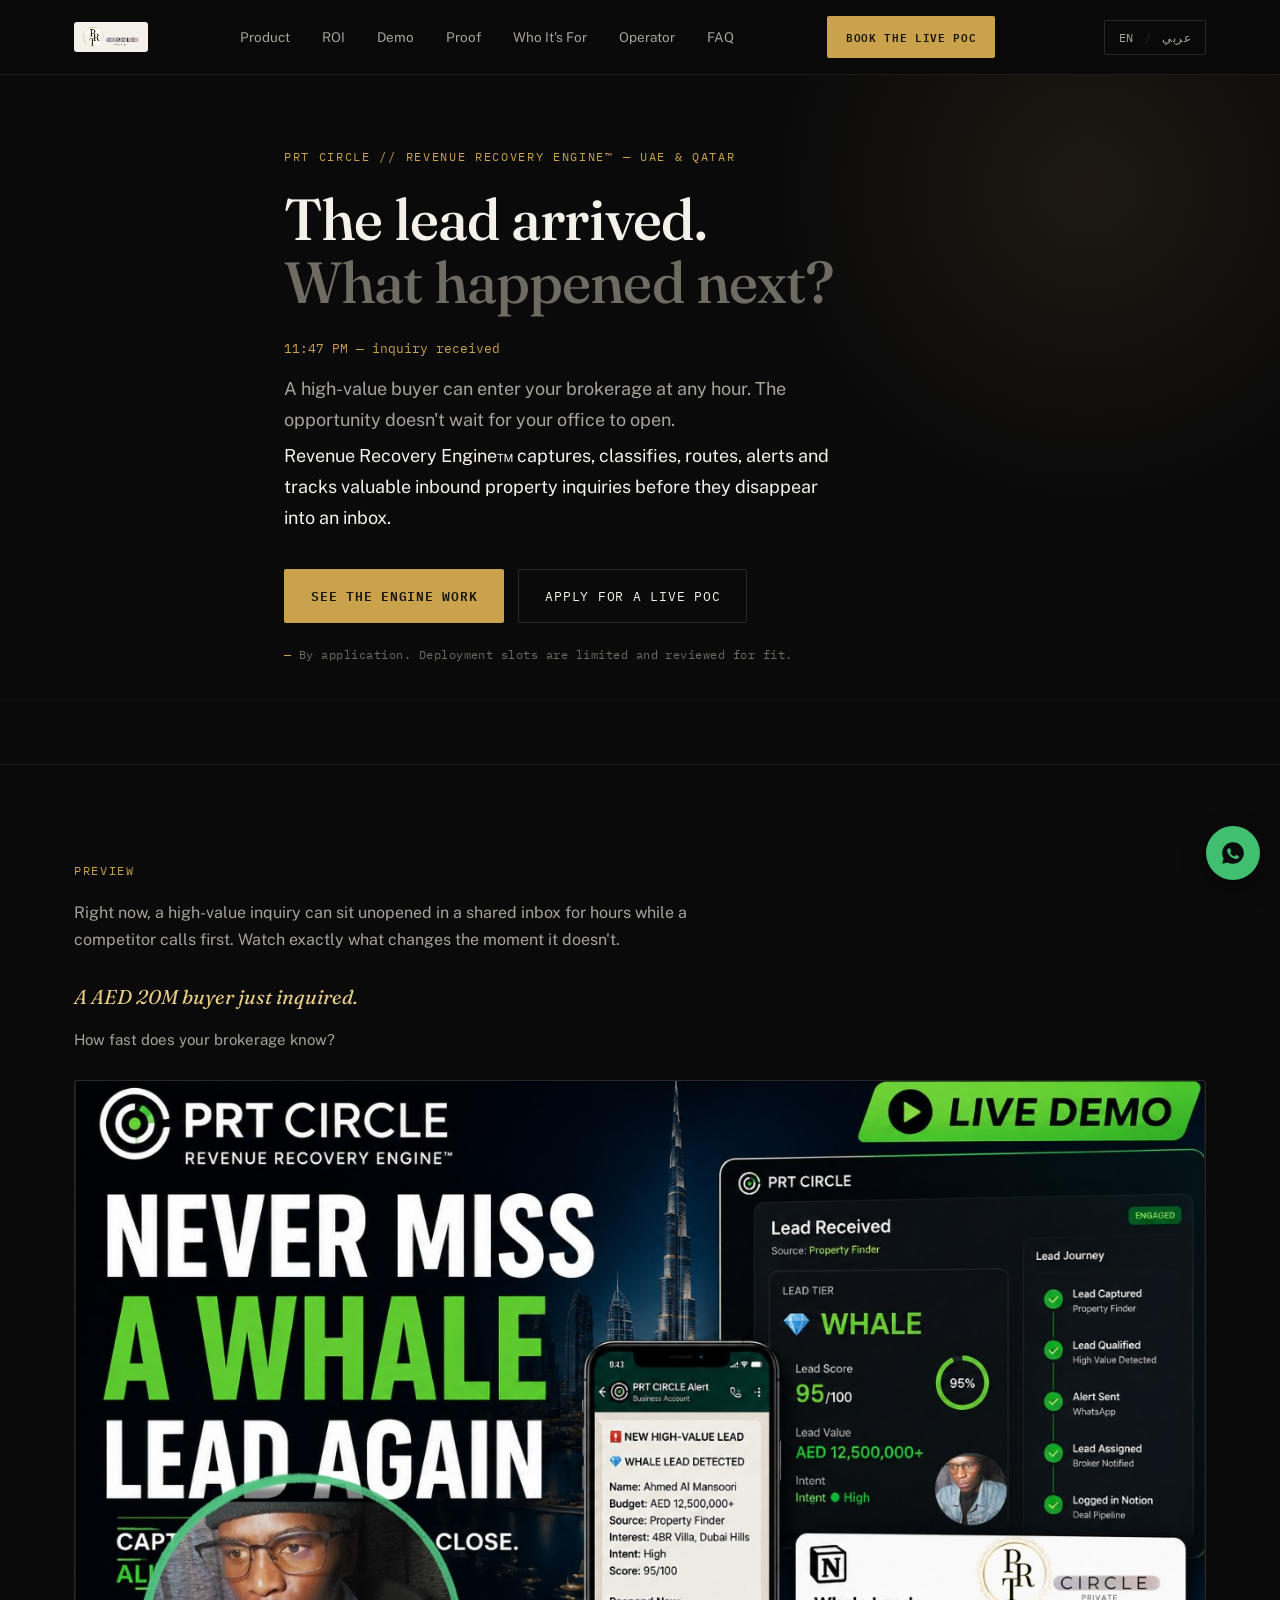
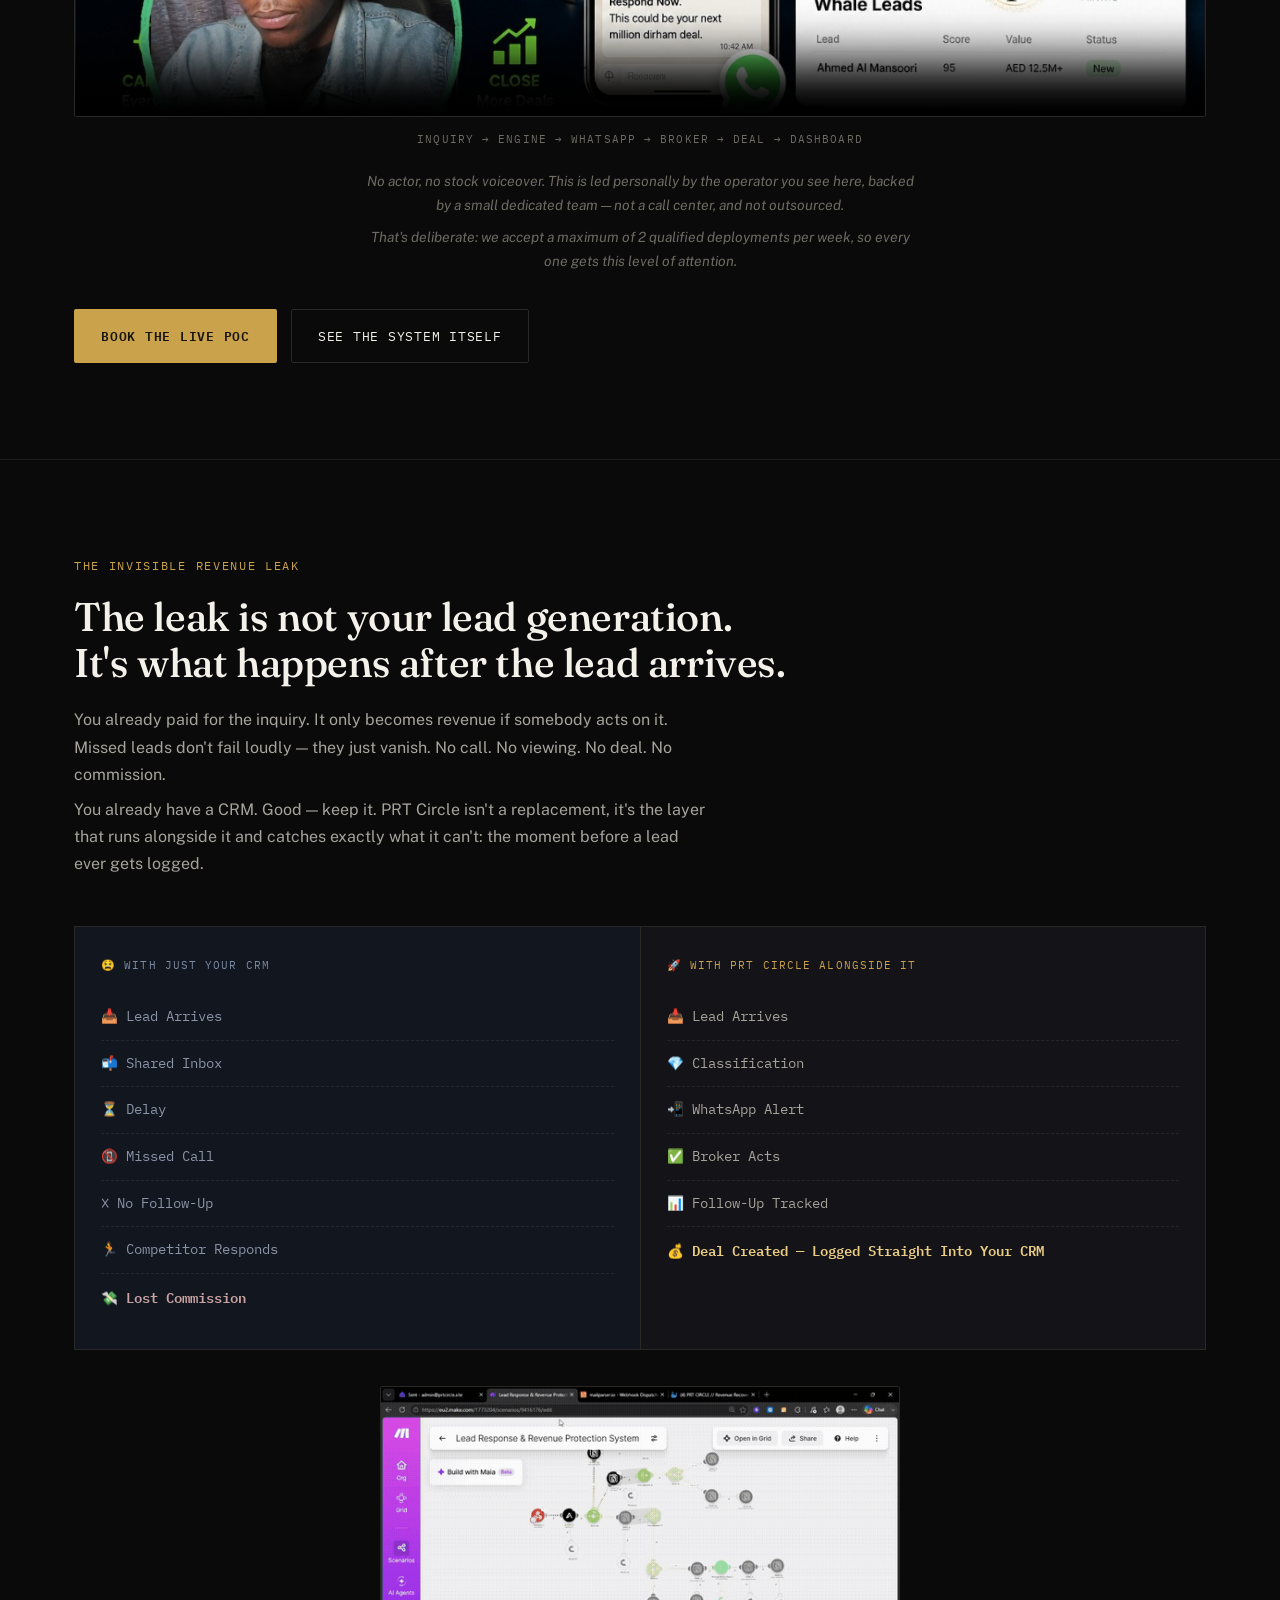
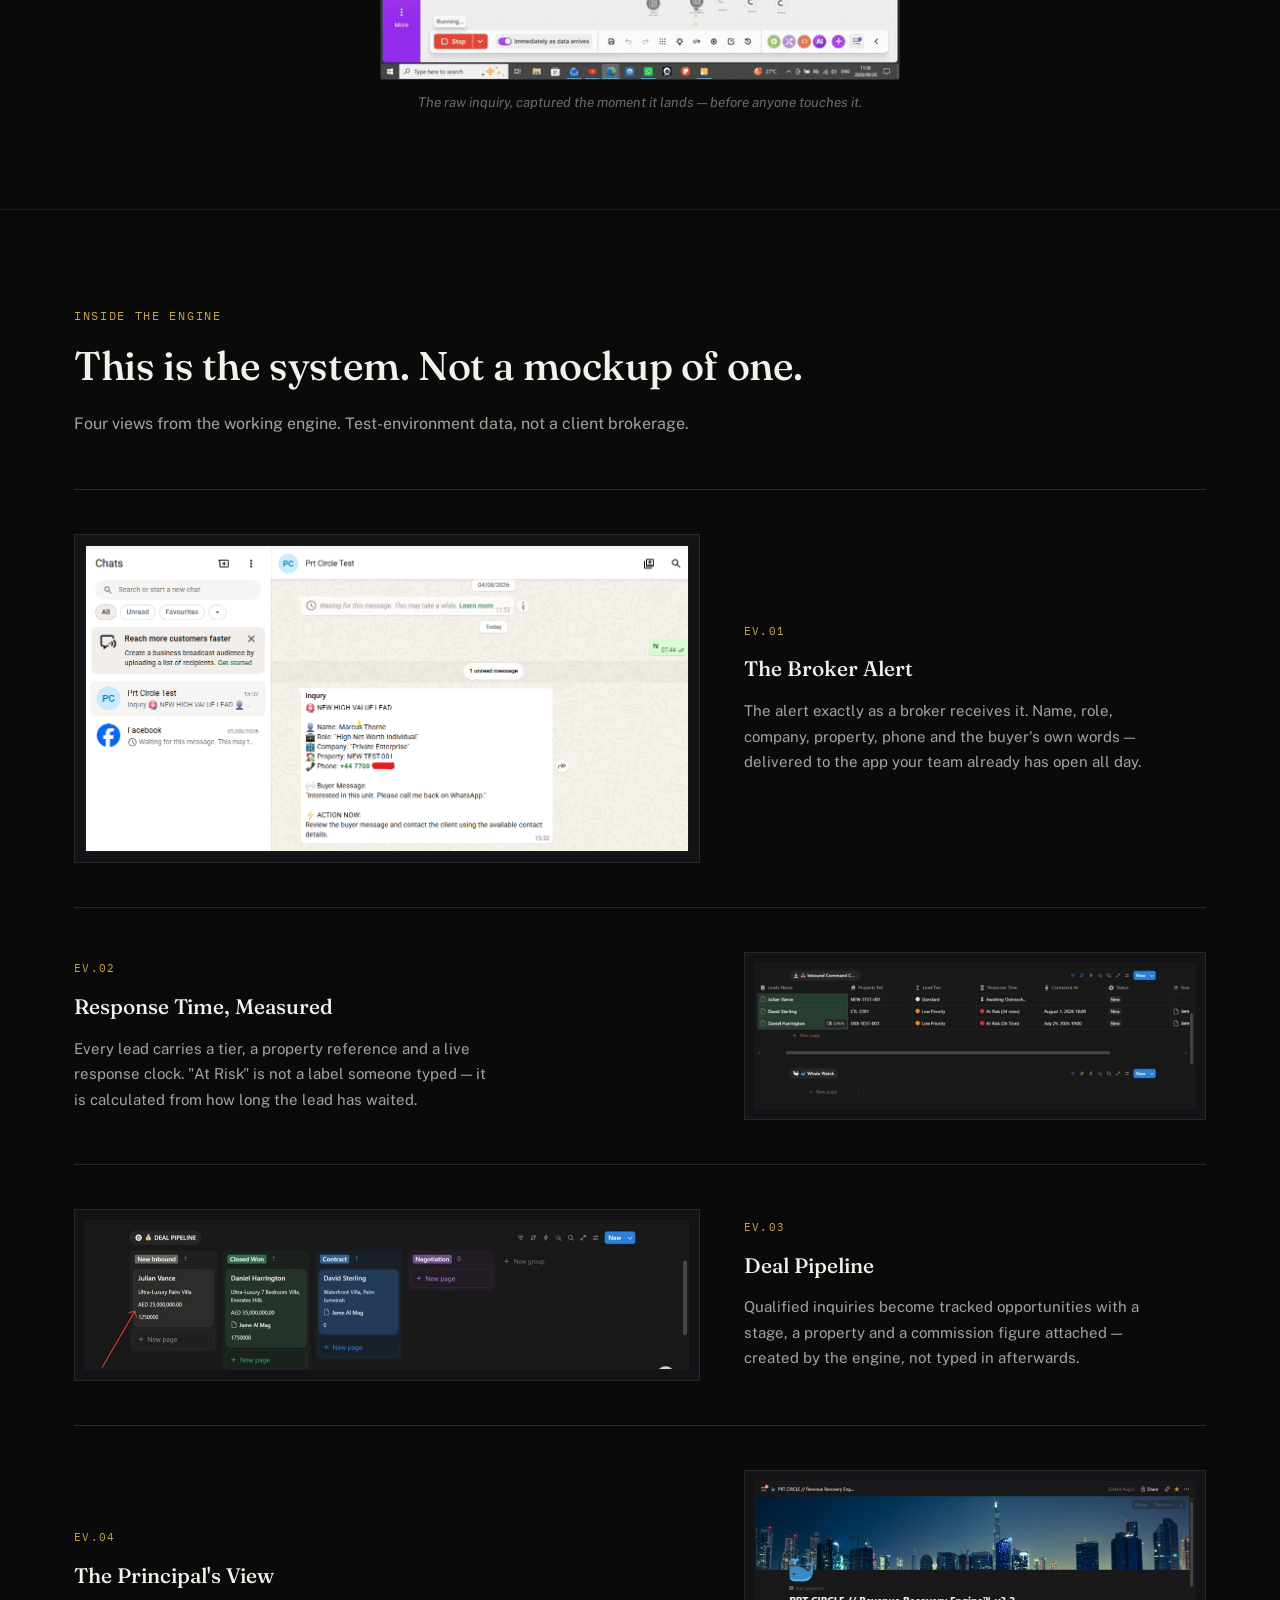
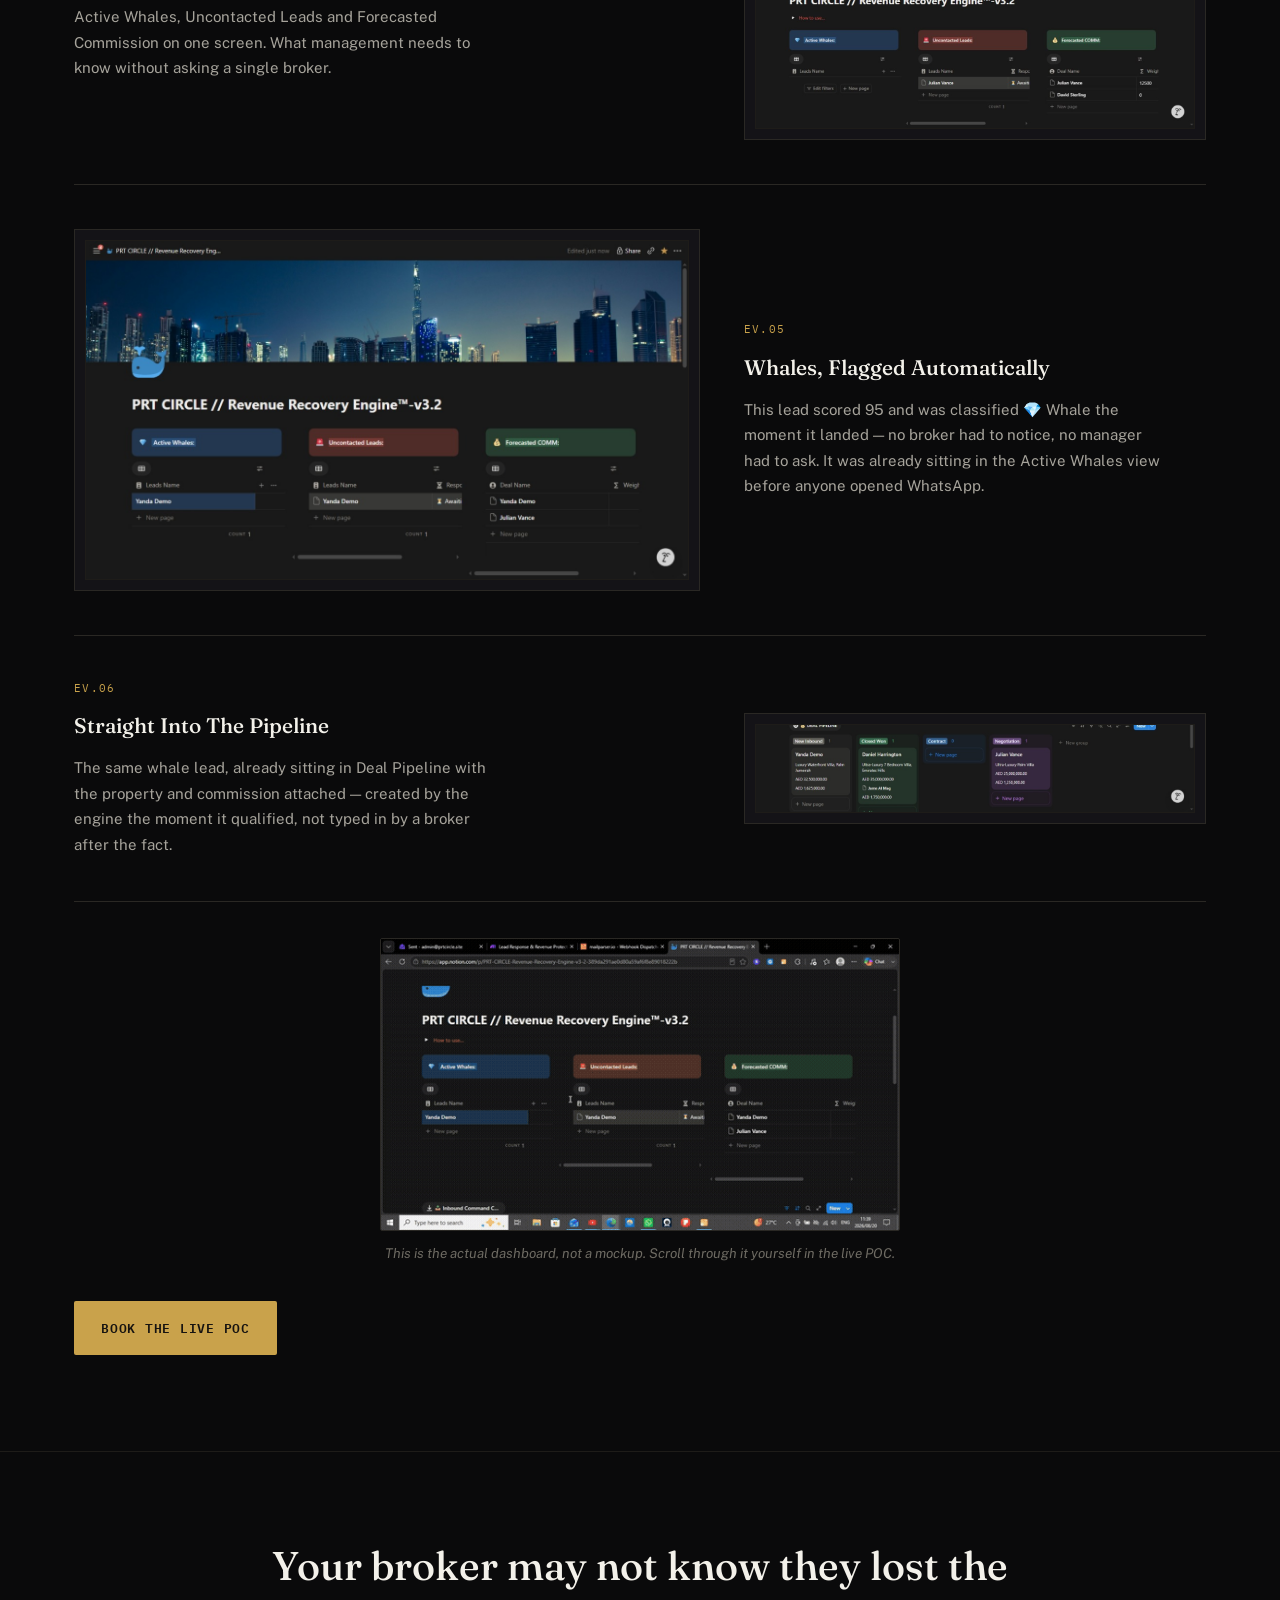
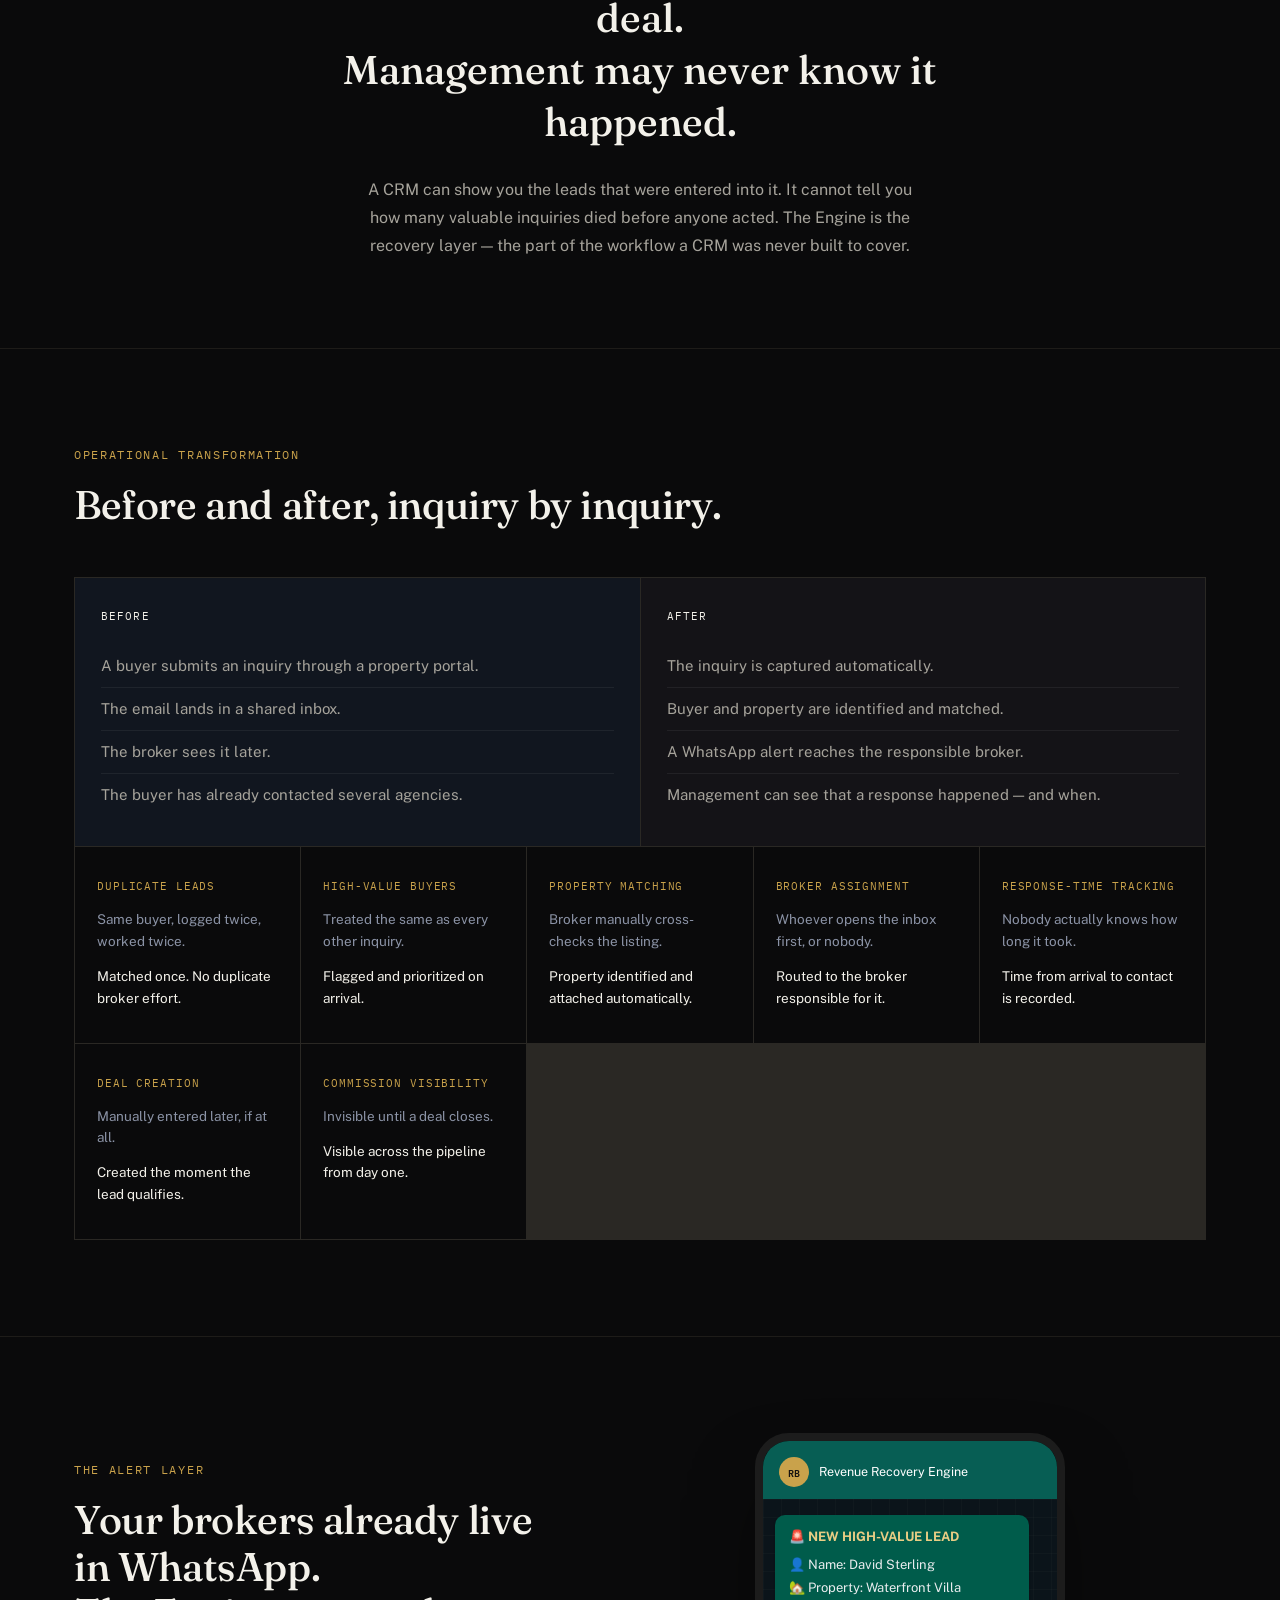
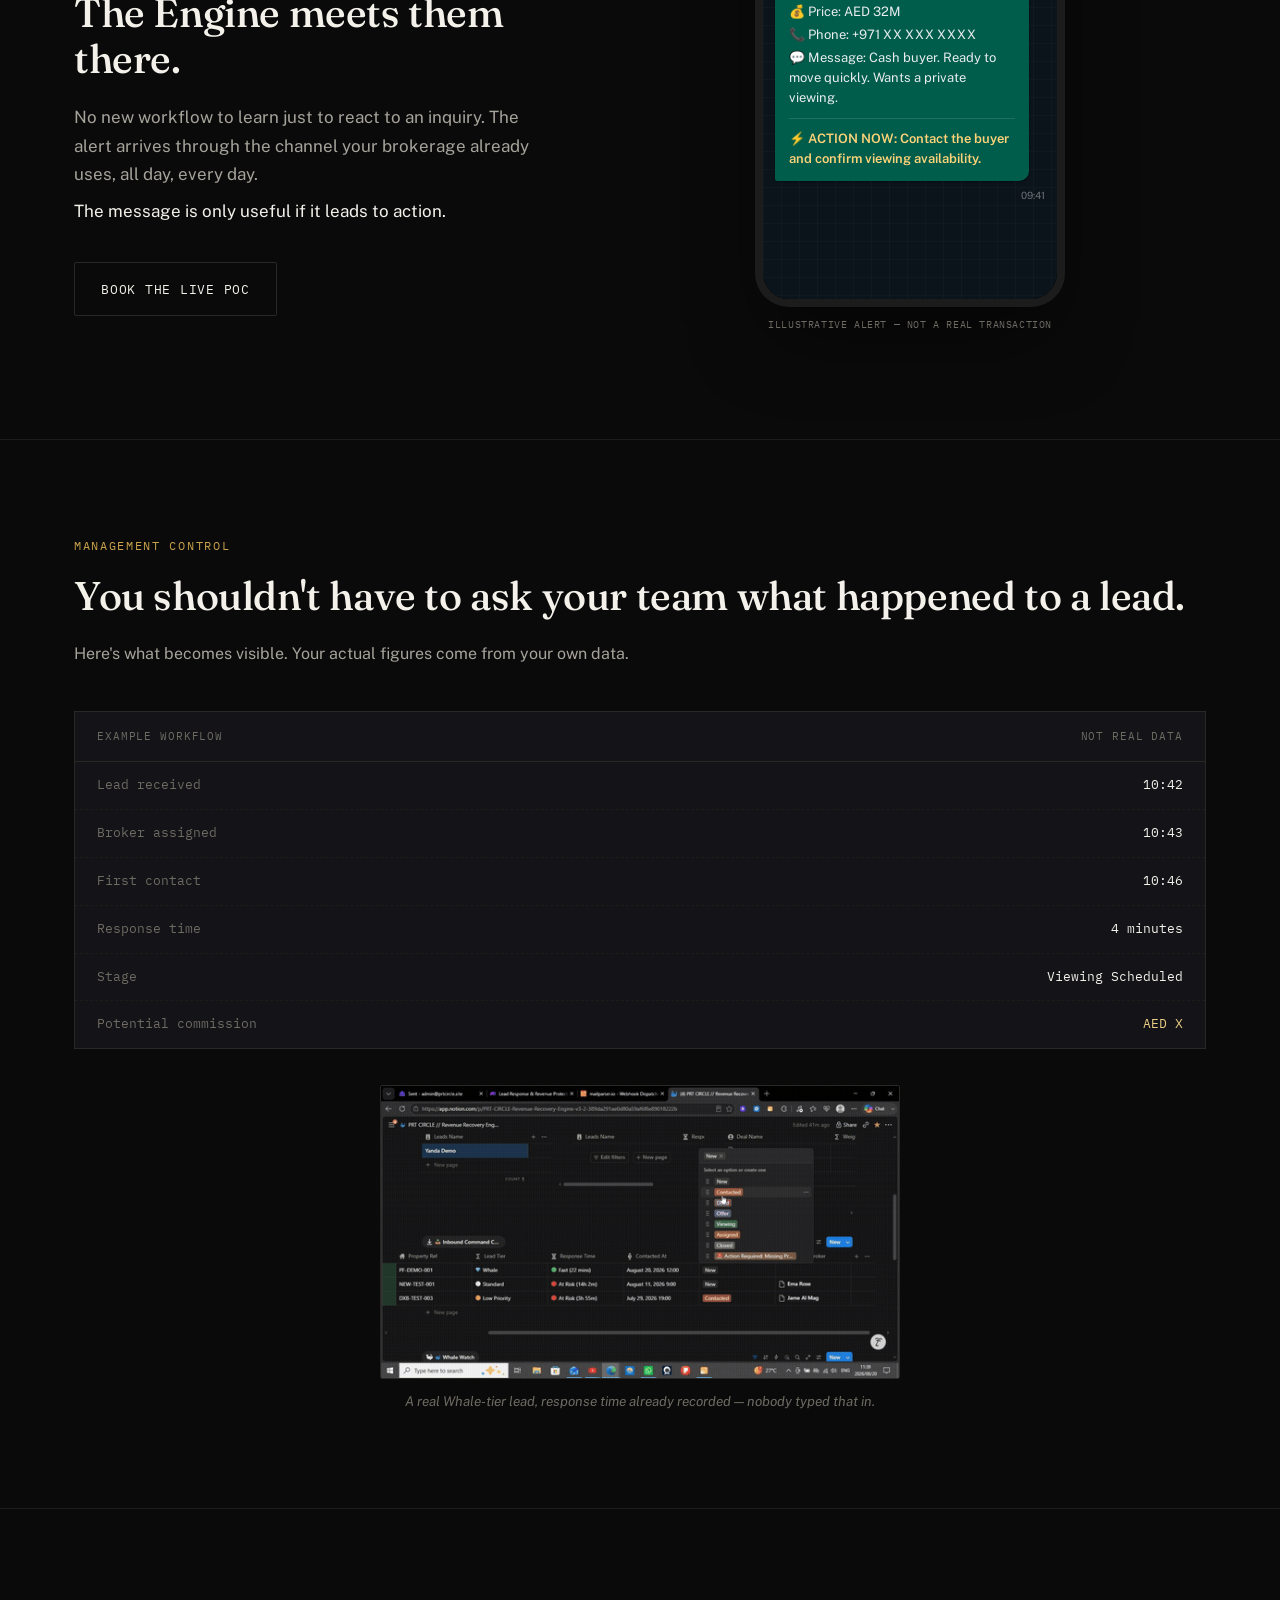
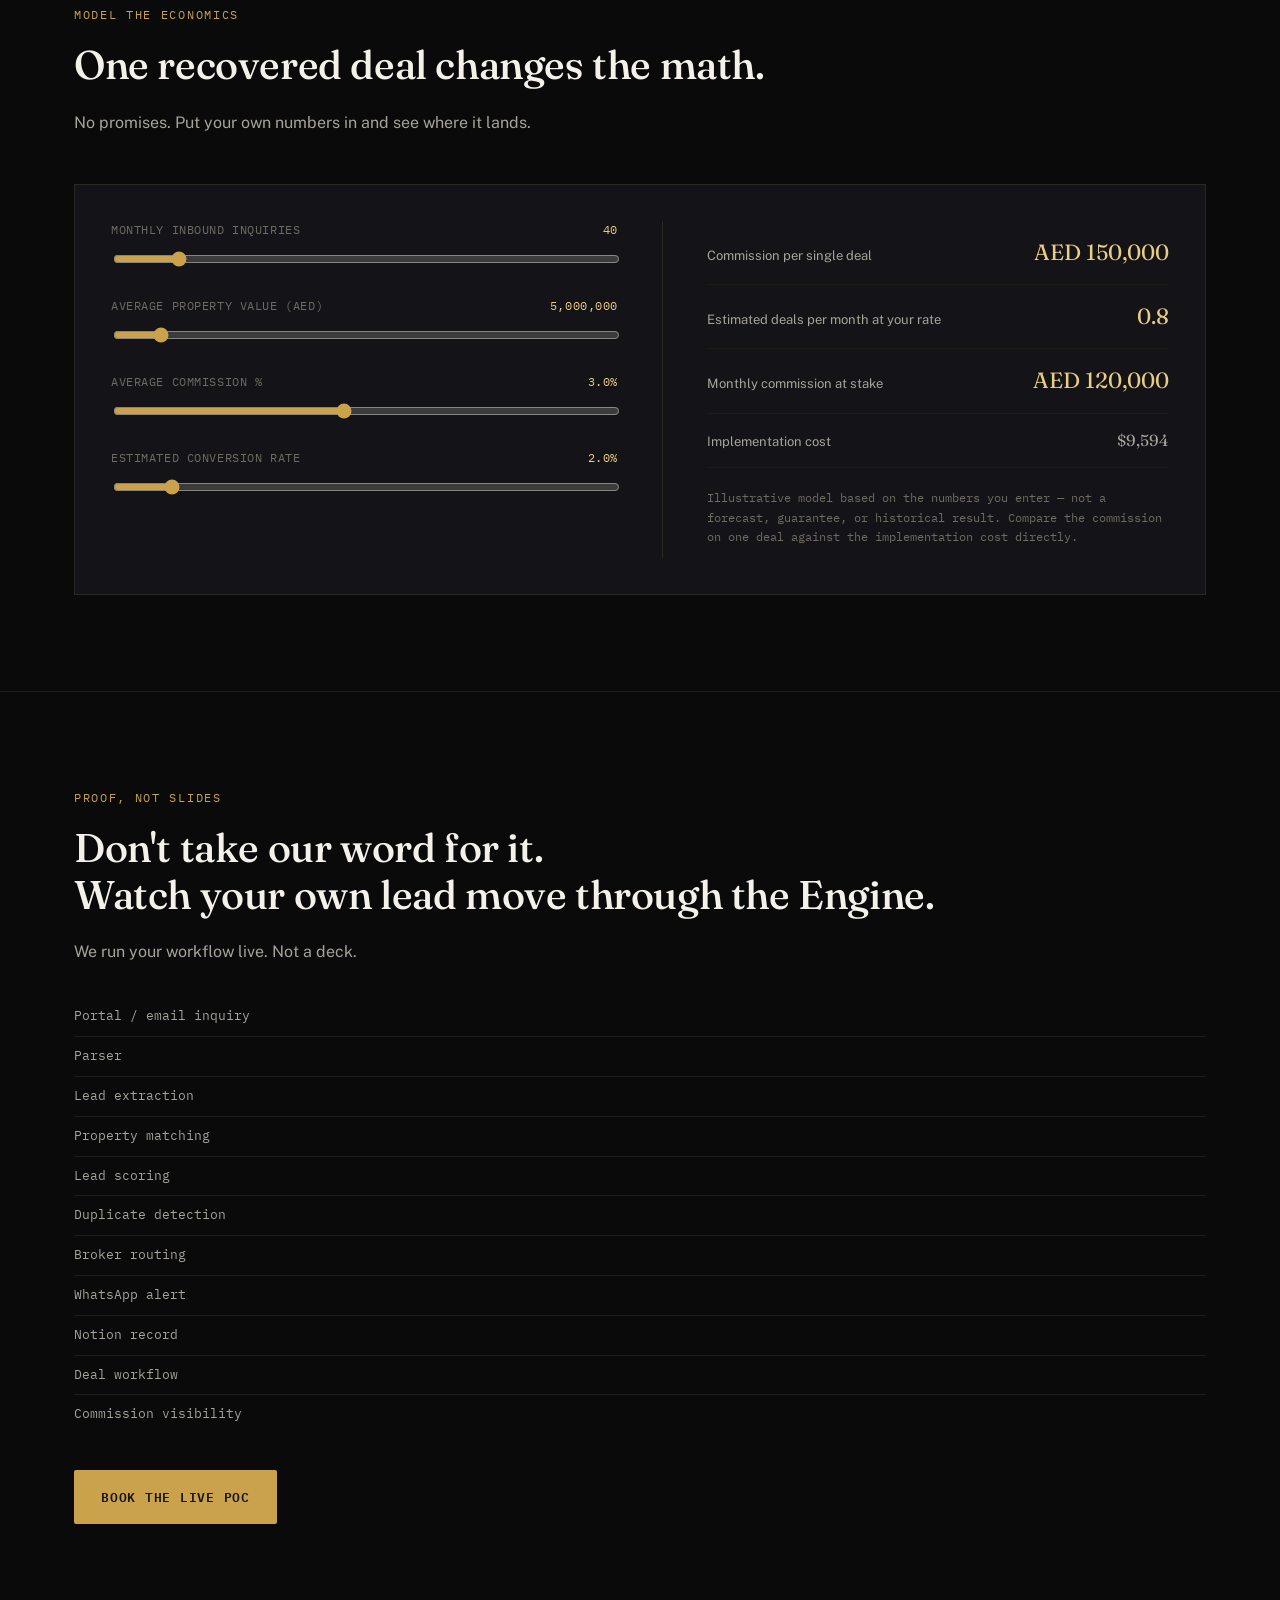
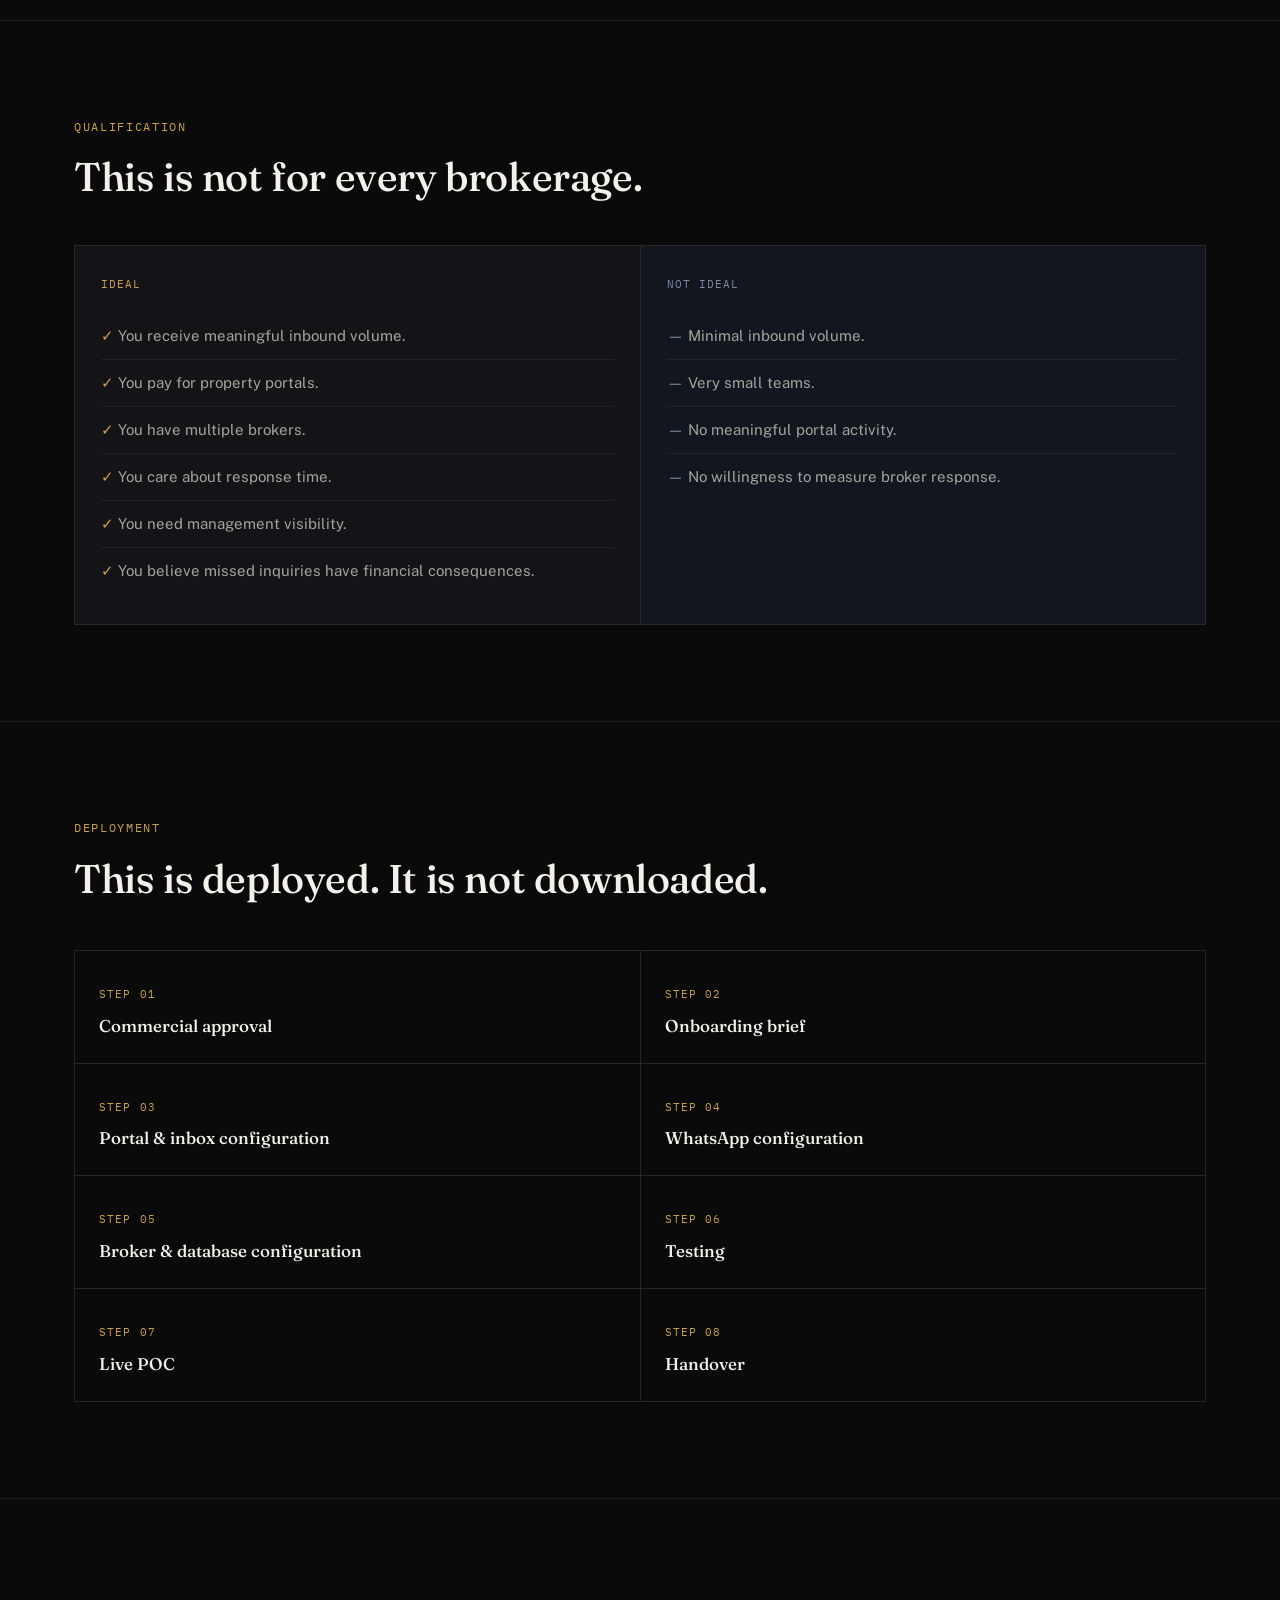
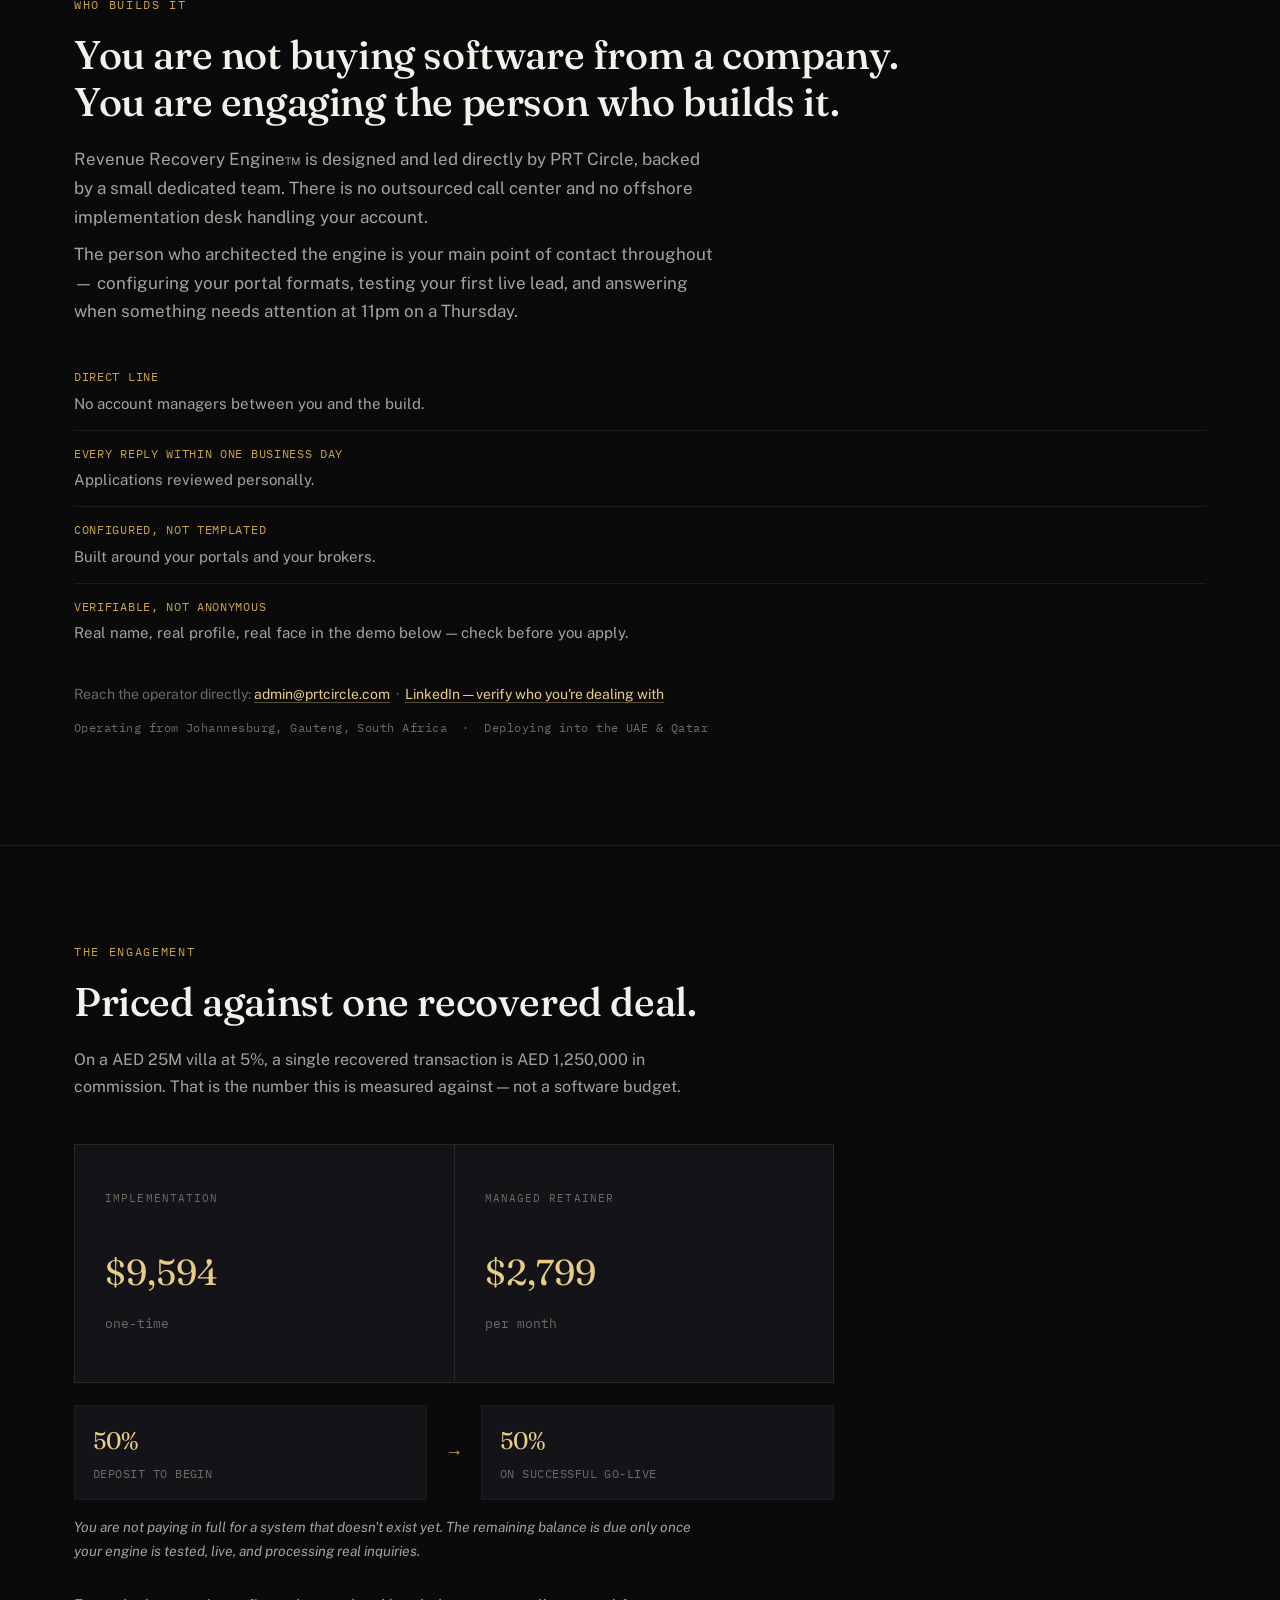
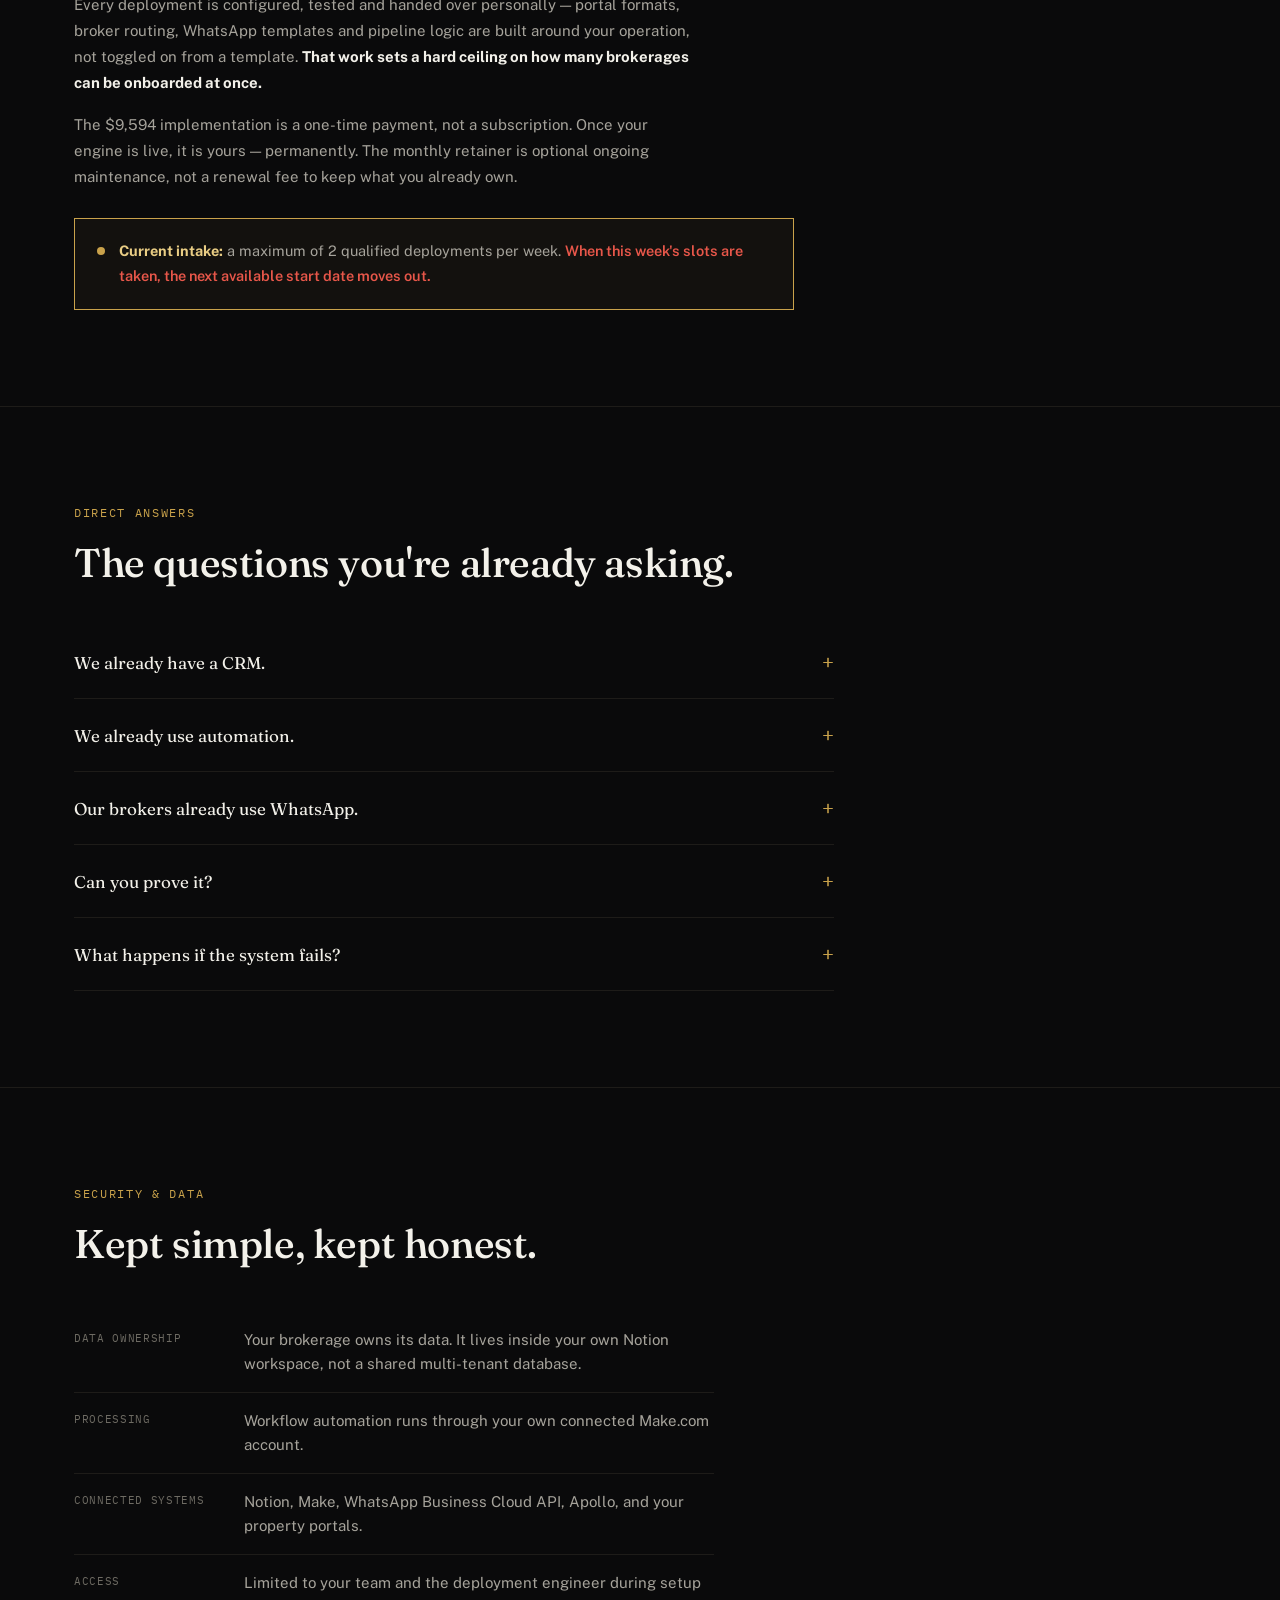
==== index.html @ e1af8f90 "Add files via upload" ====
<!DOCTYPE html>
<html lang="en">
<head>
<meta charset="UTF-8">
<meta name="viewport" content="width=device-width, initial-scale=1.0">
<title>PRT Circle // Revenue Recovery Engine™ — Dubai &amp; Qatar Real Estate Lead Response System</title>
<meta name="description" content="Revenue Recovery Engine™ captures, classifies, routes and alerts brokers on WhatsApp the moment a valuable property inquiry arrives — before it disappears into an inbox. Built for UAE and Qatar brokerages.">
<meta property="og:title" content="PRT Circle // Revenue Recovery Engine™">
<meta property="og:description" content="Your brokerage already paid for the inquiry. The question is whether your team converts it before somebody else does.">
<meta property="og:type" content="website">
<meta name="robots" content="index, follow">
<link rel="preconnect" href="https://fonts.googleapis.com">
<link rel="preconnect" href="https://fonts.gstatic.com" crossorigin>
<link href="https://fonts.googleapis.com/css2?family=Fraunces:ital,opsz,wght@0,9..144,300;0,9..144,400;0,9..144,500;0,9..144,600;0,9..144,700;1,9..144,400;1,9..144,500&family=Public+Sans:wght@400;500;600;700&family=IBM+Plex+Mono:wght@400;500;600&family=Tajawal:wght@400;500;700;800&display=swap" rel="stylesheet">
<style>
  :root{
    --bg:#0a0a0b;
    --bg-panel:#141317;
    --bg-panel-2:#1a191d;
    --navy:#11161f;
    --navy-line:#212a38;
    --hairline:#2a2824;
    --hairline-soft:#1e1c19;
    --gold:#c9a24b;
    --gold-bright:#e9cd84;
    --ivory:#f3f1ea;
    --ink:#f3f1ea;
    --ink-muted:#a6a39b;
    --ink-dim:#6e6b63;
    --whatsapp:#3fbf6f;
    --radius:2px;
    --maxw:1180px;
    --serif:'Fraunces', Georgia, serif;
    --sans:'Public Sans', -apple-system, BlinkMacSystemFont, sans-serif;
    --mono:'IBM Plex Mono', 'SFMono-Regular', Consolas, monospace;
  }
  *,*::before,*::after{box-sizing:border-box;}
  html{scroll-behavior:smooth;}
  @media (prefers-reduced-motion: reduce){
    html{scroll-behavior:auto;}
    *,*::before,*::after{animation-duration:0.001ms !important; animation-iteration-count:1 !important; transition-duration:0.001ms !important; scroll-behavior:auto !important;}
  }
  body{margin:0; background:var(--bg); color:var(--ink); font-family:var(--sans); font-size:16px; line-height:1.6; -webkit-font-smoothing:antialiased;}
  img,svg{display:block; max-width:100%;}
  a{color:inherit;}
  button{font-family:inherit;}
  :focus-visible{outline:2px solid var(--gold-bright); outline-offset:3px;}
  .wrap{max-width:var(--maxw); margin:0 auto; padding:0 24px;}
  .eyebrow{font-family:var(--mono); font-size:12px; letter-spacing:0.14em; text-transform:uppercase; color:var(--gold); margin:0 0 18px;}
  .h2{font-family:var(--serif); font-weight:500; font-size:clamp(26px, 3.6vw, 40px); line-height:1.16; margin:0 0 20px; letter-spacing:-0.01em;}
  .lede{font-size:17px; color:var(--ink-muted); max-width:640px; line-height:1.7; margin:0 0 8px;}
  .section{padding:96px 0; border-bottom:1px solid var(--hairline-soft);}
  @media (max-width:720px){.section{padding:64px 0;}}
  .tag{display:inline-block; font-family:var(--mono); font-size:10.5px; letter-spacing:0.1em; text-transform:uppercase; color:var(--ink-dim); border:1px solid var(--hairline); padding:5px 10px;}

  .btn{display:inline-flex; align-items:center; gap:10px; font-family:var(--mono); font-size:12.5px; letter-spacing:0.06em; text-transform:uppercase; padding:16px 26px; border-radius:var(--radius); text-decoration:none; cursor:pointer; border:1px solid transparent; transition:background 0.15s ease, border-color 0.15s ease, color 0.15s ease, transform 0.15s ease; white-space:nowrap;}
  .btn-gold{background:var(--gold); color:#161310; font-weight:600;}
  .btn-gold:hover{background:var(--gold-bright); transform:translateY(-1px);}
  .btn-ghost{background:transparent; color:var(--ink); border-color:var(--hairline);}
  .btn-ghost:hover{border-color:var(--gold); color:var(--gold-bright);}
  .btn-row{display:flex; flex-wrap:wrap; gap:14px; margin-top:36px;}

  header.site{position:sticky; top:0; z-index:50; background:rgba(10,10,11,0.88); backdrop-filter:blur(10px); border-bottom:1px solid var(--hairline-soft);}
  .nav{display:flex; align-items:center; justify-content:space-between; height:74px;}
  .brand{display:flex; align-items:center; gap:12px; text-decoration:none; color:var(--ink);}
  .brand-mark{height:30px; width:auto; flex-shrink:0; object-fit:contain; display:block;
    background:var(--ivory); padding:5px 9px; border-radius:3px;}
  @media (max-width:520px){
    .brand-mark{height:24px; padding:4px 7px;}
  }
  .brand-word{display:none;}
  .footer-brand .brand-mark{height:26px;}
  .brand-word{font-family:var(--serif); font-size:15px; letter-spacing:0.02em;}
  .brand-word b{color:var(--gold-bright); font-weight:500;}
  .nav-links{display:none; gap:32px; align-items:center; list-style:none; margin:0; padding:0;}
  @media (min-width:960px){.nav-links{display:flex;}}
  .nav-links a{font-size:13.5px; text-decoration:none; color:var(--ink-muted); transition:color 0.15s ease;}
  .nav-links a:hover{color:var(--ink);}
  .nav-cta{display:none; padding:11px 18px; font-size:11px;}
  @media (min-width:960px){.nav-cta{display:inline-flex;}}
  .nav-mobile-cta{display:inline-flex; padding:9px 14px; font-size:10px;}
  @media (min-width:960px){.nav-mobile-cta{display:none;}}

  /* ---- HERO / ABOVE FOLD ---- */
  .hero{padding:72px 0 88px; border-bottom:1px solid var(--hairline-soft); position:relative; overflow:hidden;}
  .hero-skyline{position:absolute; left:0; right:0; bottom:0; width:100%; height:180px;
    opacity:0.16; pointer-events:none; z-index:0;}
  @media (max-width:720px){.hero-skyline{height:110px; opacity:0.12;}}
  .hero::before{content:""; position:absolute; top:-30%; right:-10%; width:640px; height:640px; background:radial-gradient(circle, rgba(201,162,75,0.10) 0%, rgba(201,162,75,0) 70%); pointer-events:none;}
  .hero-inner{position:relative; max-width:760px; z-index:1;}
  .hero .eyebrow{margin-bottom:22px;}
  .hero h1{font-family:var(--serif); font-weight:500; font-size:clamp(32px, 5.4vw, 58px); line-height:1.08; letter-spacing:-0.015em; margin:0 0 26px;}
  .hero h1 .dim{color:var(--ink-dim);}
  .hero .lede{font-size:18px; max-width:560px; margin-bottom:6px;}
  .hero .lede.strong{color:var(--ink); font-size:18px;}
  .hero-time{font-family:var(--mono); font-size:13px; color:var(--gold); margin-bottom:14px; display:block;}

  .hero-gate{font-family:var(--mono); font-size:12px; letter-spacing:0.04em; color:var(--ink-dim); margin-top:22px;}
  .hero-gate::before{content:"— "; color:var(--gold);}
  /* ---- VISUAL HERO / MECHANISM FLOW ---- */
  .mech{background:var(--bg-panel); border:1px solid var(--hairline); padding:36px 28px; margin-top:52px;}
  .mech-head{display:flex; justify-content:space-between; align-items:center; padding-bottom:18px; margin-bottom:22px; border-bottom:1px solid var(--hairline); font-family:var(--mono); font-size:11px; letter-spacing:0.1em; text-transform:uppercase; color:var(--ink-dim);}
  .mech-dot{width:7px; height:7px; border-radius:50%; background:var(--gold); display:inline-block; margin-right:8px; animation:pulse 2.2s ease-in-out infinite;}
  @keyframes pulse{0%,100%{opacity:1;} 50%{opacity:0.35;}}
  .mech-flow{display:flex; flex-wrap:wrap; align-items:center; gap:0; font-family:var(--mono); font-size:12.5px;}
  .mech-node{padding:11px 16px; border:1px solid var(--hairline); color:var(--ink-muted); background:var(--bg); white-space:nowrap;}
  .mech-node.gold{border-color:var(--gold); color:var(--gold-bright);}
  .mech-arrow{color:var(--hairline); padding:0 8px; font-family:var(--mono);}
  @media (max-width:720px){
    .mech-flow{flex-direction:column; align-items:stretch;}
    .mech-arrow{transform:rotate(90deg); padding:6px 0; align-self:center;}
    .mech-node{text-align:center;}
  }
  @media (prefers-reduced-motion: reduce){.mech-dot{animation:none;}}

  .inline-gif{margin:36px auto 0; max-width:520px; text-align:center;}
  .inline-gif img{display:block; width:100%; height:auto; border:1px solid var(--hairline); border-radius:var(--radius);}
  .inline-gif figcaption{margin-top:12px; font-size:13.5px; color:var(--ink-dim); font-style:italic; line-height:1.6;}

  /* ---- LEAK / FUNNEL COMPARISON ---- */
  .leak-grid{display:grid; grid-template-columns:1fr 1fr; gap:1px; background:var(--hairline); border:1px solid var(--hairline); margin-top:48px;}
  @media (max-width:820px){.leak-grid{grid-template-columns:1fr;}}
  .leak-col{padding:30px 26px;}
  .leak-col.before{background:var(--navy);}
  .leak-col.after{background:var(--bg-panel);}
  .leak-label{font-family:var(--mono); font-size:11px; letter-spacing:0.1em; text-transform:uppercase; margin-bottom:20px; display:block;}
  .leak-col.before .leak-label{color:#7c8aa3;}
  .leak-col.after .leak-label{color:var(--gold);}
  .leak-step{padding:12px 0; border-bottom:1px dashed rgba(255,255,255,0.08); font-family:var(--mono); font-size:13.5px; display:flex; align-items:center; gap:12px;}
  .leak-step:last-child{border-bottom:none; font-weight:600;}
  .leak-col.before .leak-step{color:#8b93a6;}
  .leak-col.before .leak-step:last-child{color:#c9a2a2;}
  .leak-col.after .leak-step{color:var(--ink-muted);}
  .leak-col.after .leak-step:last-child{color:var(--gold-bright);}
  .leak-step .arr{color:var(--hairline); font-size:11px;}

  /* ---- PATTERN INTERRUPT ---- */
  .interrupt{padding:88px 0; text-align:center; border-bottom:1px solid var(--hairline-soft);}
  .interrupt h2{font-family:var(--serif); font-weight:500; font-size:clamp(26px,4vw,40px); line-height:1.3; max-width:760px; margin:0 auto 28px;}
  .interrupt p{color:var(--ink-muted); max-width:560px; margin:0 auto; font-size:16px; line-height:1.75;}

  /* ---- BEFORE/AFTER ---- */
  .ba-wrap{margin-top:48px;}
  .ba-main{display:grid; grid-template-columns:1fr 1fr; gap:1px; background:var(--hairline); border:1px solid var(--hairline);}
  @media (max-width:820px){.ba-main{grid-template-columns:1fr;}}
  .ba-col{padding:30px 26px;}
  .ba-col.before{background:var(--navy);}
  .ba-col.after{background:var(--bg-panel);}
  .ba-col p{font-size:15px; padding:9px 0; margin:0; border-bottom:1px solid rgba(255,255,255,0.06); color:var(--ink-muted);}
  .ba-col p:last-child{border-bottom:none;}
  .ba-chips{display:grid; grid-template-columns:repeat(auto-fit, minmax(210px,1fr)); gap:1px; background:var(--hairline); border:1px solid var(--hairline); border-top:none; margin-top:0;}
  .ba-chip{background:var(--bg); padding:20px 22px;}
  .ba-chip .bt{font-family:var(--mono); font-size:11px; letter-spacing:0.08em; text-transform:uppercase; color:var(--gold); margin-bottom:10px;}
  .ba-chip .b-line{font-size:13.5px; color:#8b93a6; margin-bottom:4px;}
  .ba-chip .a-line{font-size:13.5px; color:var(--ink);}

  /* ---- WHATSAPP ---- */
  .wa-wrap{display:grid; grid-template-columns:0.9fr 1.1fr; gap:56px; align-items:center;}
  @media (max-width:900px){.wa-wrap{grid-template-columns:1fr;}}
  .phone{background:#000; border:8px solid #1c1c1c; border-radius:34px; width:100%; max-width:310px; margin:0 auto; overflow:hidden; box-shadow:0 40px 80px -20px rgba(0,0,0,0.6);}
  .phone-top{background:#075E54; padding:16px 16px 12px; display:flex; align-items:center; gap:10px; font-size:12.5px; color:#fff;}
  .phone-avatar{width:30px; height:30px; border-radius:50%; background:var(--gold); display:flex; align-items:center; justify-content:center; color:#161310; font-family:var(--mono); font-size:10px; font-weight:600;}
  .phone-body{background:#0b141a; background-image:linear-gradient(rgba(255,255,255,0.02) 1px, transparent 1px), linear-gradient(90deg, rgba(255,255,255,0.02) 1px, transparent 1px); background-size:18px 18px; padding:16px 12px; min-height:400px;}
  .wa-bubble{background:#005c4b; color:#e9edef; padding:12px 14px; border-radius:10px 10px 10px 2px; font-size:13px; line-height:1.55; max-width:94%; box-shadow:0 1px 2px rgba(0,0,0,0.3);}
  .wa-bubble .wa-title{color:var(--gold-bright); font-weight:700; display:block; margin-bottom:8px;}
  .wa-bubble .wa-row{display:block; margin:3px 0;}
  .wa-bubble .wa-action{display:block; margin-top:10px; padding-top:10px; border-top:1px solid rgba(255,255,255,0.12); color:#ffd479; font-weight:600;}
  .wa-time{font-size:10px; color:rgba(255,255,255,0.4); text-align:right; margin-top:6px;}
  .wa-illus{font-family:var(--mono); font-size:10px; text-align:center; color:var(--ink-dim); margin-top:10px; letter-spacing:0.06em; text-transform:uppercase;}

  /* ---- MANAGEMENT CONTROL LOG ---- */
  .mgmt-log{background:var(--bg-panel); border:1px solid var(--hairline); margin-top:44px; font-family:var(--mono); font-size:13px;}
  .mgmt-head{display:flex; justify-content:space-between; padding:16px 22px; border-bottom:1px solid var(--hairline); color:var(--ink-dim); font-size:11px; letter-spacing:0.08em; text-transform:uppercase;}
  .mgmt-row{display:flex; justify-content:space-between; padding:13px 22px; border-bottom:1px dashed var(--hairline-soft);}
  .mgmt-row:last-child{border-bottom:none;}
  .mgmt-row .k{color:var(--ink-dim);}
  .mgmt-row .v{color:var(--ink);}
  .mgmt-row.hi .v{color:var(--gold-bright);}

  /* ---- MARKET INTELLIGENCE (placeholder-ready) ---- */
  .market-card{border:1px dashed var(--hairline); padding:32px 28px; margin-top:44px; text-align:center;}
  .market-card p{color:var(--ink-dim); font-size:13.5px; max-width:480px; margin:14px auto 0; font-family:var(--mono); line-height:1.7;}

  /* ---- ROI CALCULATOR ---- */
  .roi-panel{background:var(--bg-panel); border:1px solid var(--hairline); padding:36px; margin-top:48px;}
  @media (max-width:600px){.roi-panel{padding:22px 18px;}}
  .roi-grid{display:grid; grid-template-columns:1fr 1fr; gap:44px;}
  @media (max-width:820px){.roi-grid{grid-template-columns:1fr;}}
  .roi-field{margin-bottom:22px;}
  .roi-field label{display:flex; justify-content:space-between; font-family:var(--mono); font-size:11.5px; letter-spacing:0.05em; text-transform:uppercase; color:var(--ink-dim); margin-bottom:10px;}
  .roi-field label .val{color:var(--gold-bright);}
  .roi-field input[type=range]{width:100%; accent-color:var(--gold);}
  .roi-out{border-left:1px solid var(--hairline); padding-left:44px;}
  @media (max-width:820px){.roi-out{border-left:none; padding-left:0; border-top:1px solid var(--hairline); padding-top:32px;}}
  .roi-line{display:flex; justify-content:space-between; align-items:baseline; padding:14px 0; border-bottom:1px solid var(--hairline-soft);}
  .roi-line .rl{font-size:13px; color:var(--ink-muted);}
  .roi-line .rv{font-family:var(--serif); font-size:22px; color:var(--gold-bright);}
  .roi-note{font-family:var(--mono); font-size:11.5px; color:var(--ink-dim); margin-top:20px; line-height:1.7;}

  /* ---- DEMO VIDEO ---- */
  .video-frame{background:var(--bg-panel); border:1px solid var(--hairline); border-radius:var(--radius); aspect-ratio:16/9; display:flex; align-items:center; justify-content:center; position:relative; overflow:hidden;}
  .video-frame::before{content:""; position:absolute; inset:0; background:linear-gradient(135deg, rgba(201,162,75,0.06) 0%, transparent 40%), repeating-linear-gradient(90deg, transparent, transparent 39px, rgba(255,255,255,0.02) 40px);}
  .video-embed{position:absolute; inset:0; width:100%; height:100%; border:0; z-index:2;}
  .video-embed.is-empty{display:none;}
  .video-fallback{position:relative; z-index:1; display:flex; flex-direction:column; align-items:center; gap:0;}
  .video-fallback.is-hidden{display:none;}
  .play-btn{width:70px; height:70px; border-radius:50%; border:1px solid var(--gold); display:flex; align-items:center; justify-content:center; color:var(--gold-bright); position:relative; z-index:1; cursor:pointer; background:rgba(201,162,75,0.08); transition:background 0.15s ease;}
  .play-btn:hover{background:rgba(201,162,75,0.18);}
  .video-label{position:absolute; bottom:18px; left:22px; font-family:var(--mono); font-size:11px; letter-spacing:0.1em; text-transform:uppercase; color:var(--ink-dim); z-index:1;}
  .video-end-cta{position:absolute; inset:0; z-index:5; display:none; flex-direction:column;
    align-items:center; justify-content:center; text-align:center; gap:14px; padding:32px;
    background:rgba(10,10,11,0.94); backdrop-filter:blur(2px);}
  .video-end-cta.is-visible{display:flex;}
  .video-end-cta .vec-line{font-family:var(--mono); font-size:11.5px; letter-spacing:0.1em;
    text-transform:uppercase; color:var(--gold);}
  .video-end-cta .vec-heading{font-family:var(--serif); font-size:26px; color:var(--ivory);
    max-width:420px; line-height:1.35; margin:0;}
  @media (max-width:520px){.video-end-cta .vec-heading{font-size:20px;}}

  .video-label-below{margin-top:14px; text-align:center; font-family:var(--mono); font-size:11px; letter-spacing:0.1em; text-transform:uppercase; color:var(--ink-dim);}

  .video-hook{font-family:var(--serif); font-size:20px; font-style:italic; color:var(--gold-bright); margin:28px 0 6px;}
  .video-sub{color:var(--ink-muted); font-size:15px;}

  /* ---- EVIDENCE / SCREENSHOTS ---- */
  .evidence{margin-top:52px; border-top:1px solid var(--hairline);}
  .ev-item{display:grid; grid-template-columns:1.15fr 0.85fr; gap:44px; align-items:center; margin:0; padding:44px 0; border-bottom:1px solid var(--hairline);}
  .ev-item:nth-child(even) .ev-shot{order:2;}
  .ev-item:nth-child(even) .ev-cap{order:1;}
  @media (max-width:820px){
    .ev-item{grid-template-columns:1fr; gap:24px; padding:36px 0;}
    .ev-item:nth-child(even) .ev-shot{order:0;}
    .ev-item:nth-child(even) .ev-cap{order:0;}
  }
  .ev-shot{background:var(--bg-panel); border:1px solid var(--hairline); padding:10px; overflow:hidden;}
  .ev-shot img{width:100%; height:auto; display:block; border:1px solid var(--hairline-soft);}
  .ev-cap .ev-n{font-family:var(--mono); font-size:11px; letter-spacing:0.12em; color:var(--gold); display:block; margin-bottom:12px;}
  .ev-cap h3{font-family:var(--serif); font-weight:500; font-size:21px; margin:0 0 12px;}
  .ev-cap p{color:var(--ink-muted); font-size:15px; line-height:1.7; margin:0; max-width:420px;}

  .scen-grid{display:grid; grid-template-columns:repeat(5,1fr); gap:1px; background:var(--hairline); border:1px solid var(--hairline); margin-top:44px;}
  @media (max-width:900px){.scen-grid{grid-template-columns:1fr 1fr;}}
  @media (max-width:560px){.scen-grid{grid-template-columns:1fr;}}
  .scen{background:var(--bg); padding:24px 18px; font-family:var(--mono); font-size:13px; color:var(--ink-muted); text-align:center;}
  .scen .tag{margin-bottom:0;}

  .video-caption{max-width:560px; margin:22px auto 0; text-align:center; font-size:14px; color:var(--ink-dim); font-style:italic; line-height:1.7;}

  /* ---- WHO FOR ---- */
  .qual-grid{display:grid; grid-template-columns:1fr 1fr; gap:1px; background:var(--hairline); border:1px solid var(--hairline); margin-top:44px;}
  @media (max-width:720px){.qual-grid{grid-template-columns:1fr;}}
  .qual-col{padding:30px 26px;}
  .qual-col.yes{background:var(--bg-panel);}
  .qual-col.no{background:var(--navy);}
  .qual-label{font-family:var(--mono); font-size:11px; letter-spacing:0.1em; text-transform:uppercase; margin-bottom:20px; display:block;}
  .qual-col.yes .qual-label{color:var(--gold);}
  .qual-col.no .qual-label{color:#7c8aa3;}
  .qual-col ul{list-style:none; margin:0; padding:0;}
  .qual-col li{padding:11px 0; border-bottom:1px solid rgba(255,255,255,0.06); font-size:15px; color:var(--ink-muted);}
  .qual-col li:last-child{border-bottom:none;}
  .qual-col.yes li::before{content:"✓ "; color:var(--gold);}
  .qual-col.no li::before{content:"— "; color:#7c8aa3;}

  /* ---- DEPLOYMENT STEPS ---- */
  .deploy-grid{display:grid; grid-template-columns:1fr 1fr; gap:1px; background:var(--hairline); border:1px solid var(--hairline); margin-top:48px;}
  @media (max-width:720px){.deploy-grid{grid-template-columns:1fr;}}
  .deploy-step{background:var(--bg); padding:24px 24px;}
  .deploy-step .dn{font-family:var(--mono); font-size:11px; color:var(--gold); letter-spacing:0.1em; margin-bottom:8px;}
  .deploy-step h3{font-family:var(--serif); font-weight:500; font-size:17px; margin:0;}

  /* ---- PRICING ---- */
  .price-wrap{display:grid; grid-template-columns:1fr 1fr; gap:1px; background:var(--hairline); border:1px solid var(--hairline); margin-top:44px; max-width:760px;}
  @media (max-width:640px){.price-wrap{grid-template-columns:1fr;}}
  .price-card{background:var(--bg-panel); padding:34px 30px;}
  .price-card .plabel{font-family:var(--mono); font-size:11px; letter-spacing:0.1em; text-transform:uppercase; color:var(--ink-dim); margin-bottom:14px;}
  .price-card .pval{font-family:var(--serif); font-size:36px; color:var(--gold-bright); margin-bottom:10px;}
  .price-card .punit{font-family:var(--mono); font-size:13px; color:var(--ink-dim);}
  .price-desc{max-width:620px; color:var(--ink-muted); margin-top:28px; font-size:15px; line-height:1.75;}
  .price-desc b{color:var(--ink);}

  .deposit-split{display:flex; align-items:center; gap:18px; margin-top:22px; max-width:760px;}
  .ds-half{flex:1; display:flex; flex-direction:column; gap:4px; padding:16px 18px; border:1px solid var(--hairline-soft); background:var(--bg-panel);}
  .ds-num{font-family:var(--serif); font-size:24px; color:var(--gold-bright);}
  .ds-label{font-family:var(--mono); font-size:11.5px; letter-spacing:0.04em; color:var(--ink-dim); text-transform:uppercase;}
  .ds-arrow{color:var(--gold); font-size:18px; flex-shrink:0;}
  @media (max-width:640px){.deposit-split{flex-direction:column; align-items:stretch;} .ds-arrow{transform:rotate(90deg); align-self:center;}}
  .ds-note{max-width:620px; color:var(--ink-muted); margin-top:16px; font-size:14px; line-height:1.7; font-style:italic;}

  /* ---- CAPACITY / OPERATOR ---- */
  .cap-urgent{color:#e8574a; font-weight:600;}

  .capacity{display:flex; align-items:flex-start; gap:14px; margin-top:28px; padding:20px 22px; border:1px solid var(--gold); background:rgba(201,162,75,0.05); max-width:720px;}
  .cap-dot{width:8px; height:8px; border-radius:50%; background:var(--gold); flex-shrink:0; margin-top:8px; animation:pulse 2.4s ease-in-out infinite;}
  .cap-text{font-size:14.5px; color:var(--ink-muted); line-height:1.7;}
  .cap-text b{color:var(--gold-bright);}
  .op-list{list-style:none; margin:28px 0 0; padding:0;}
  .op-list li{padding:14px 0; border-bottom:1px solid var(--hairline-soft); font-size:15px; color:var(--ink-muted);}
  .op-list li:last-child{border-bottom:none;}
  .op-list .ok{display:block; font-family:var(--mono); font-size:11.5px; letter-spacing:0.06em; text-transform:uppercase; color:var(--gold); margin-bottom:5px;}

  /* ---- OBJECTIONS / FAQ (shared accordion) ---- */
  .faq-list{margin-top:40px; max-width:760px;}
  .faq-item{border-bottom:1px solid var(--hairline-soft);}
  .faq-item summary{padding:20px 0; cursor:pointer; font-family:var(--serif); font-size:17px; display:flex; justify-content:space-between; align-items:center; list-style:none; gap:20px;}
  .faq-item summary::-webkit-details-marker{display:none;}
  .faq-item summary::after{content:"+"; font-family:var(--mono); color:var(--gold); font-size:20px; flex-shrink:0;}
  .faq-item[open] summary::after{content:"–";}
  .faq-item p{color:var(--ink-muted); margin:0 0 22px; max-width:600px; line-height:1.7;}

  /* ---- SECURITY ---- */
  .sec-list{list-style:none; margin:44px 0 0; padding:0; max-width:640px;}
  .sec-list li{display:flex; gap:20px; padding:16px 0; border-bottom:1px solid var(--hairline-soft); font-size:15px;}
  .sec-list .sk{font-family:var(--mono); font-size:11px; color:var(--ink-dim); letter-spacing:0.06em; text-transform:uppercase; flex-shrink:0; width:150px; padding-top:2px;}
  .sec-list .sv{color:var(--ink-muted);}

  /* ---- FINAL CTA ---- */
  .final-cta{padding:112px 0; text-align:center; border-bottom:none;}
  .final-cta h2{font-family:var(--serif); font-weight:500; font-size:clamp(28px, 4.6vw, 44px); line-height:1.28; max-width:820px; margin:0 auto 24px;}
  .final-cta .facts{font-family:var(--mono); font-size:13px; color:var(--ink-dim); max-width:420px; margin:0 auto 8px; line-height:2.1;}
  .final-cta .btn-row{justify-content:center;}
  .final-line{font-family:var(--serif); font-style:italic; font-size:19px; color:var(--gold-bright); margin-top:34px;}

  /* ---- FORM ---- */
  .poc-panel{background:var(--bg-panel); border:1px solid var(--hairline); padding:40px; margin-top:48px;}
  @media (max-width:600px){.poc-panel{padding:24px 18px;}}
  .form-grid{display:grid; grid-template-columns:1fr 1fr; gap:20px 24px;}
  @media (max-width:640px){.form-grid{grid-template-columns:1fr;}}
  .field{display:flex; flex-direction:column; gap:8px;}
  .field.full{grid-column:1 / -1;}
  .field label{font-family:var(--mono); font-size:11px; letter-spacing:0.08em; text-transform:uppercase; color:var(--ink-dim);}
  .field input, .field select{background:var(--bg); border:1px solid var(--hairline); color:var(--ink); padding:13px 14px; font-family:var(--sans); font-size:15px; border-radius:var(--radius); width:100%;}
  .field input:focus, .field select:focus{outline:none; border-color:var(--gold);}
  .form-submit{margin-top:8px; grid-column:1 / -1; display:flex; align-items:center; gap:20px; flex-wrap:wrap;}
  .form-note{font-size:12.5px; color:var(--ink-dim);}
  .hp-field{position:absolute; left:-9999px; width:1px; height:1px; overflow:hidden; opacity:0; pointer-events:none;}
  .form-error{display:none; grid-column:1 / -1; color:#e0a3a3; font-size:13.5px; padding:12px 14px; border:1px solid rgba(224,163,163,0.3); background:rgba(224,163,163,0.06); border-radius:var(--radius);}
  .form-error.show{display:block;}
  .btn[disabled]{opacity:0.55; cursor:wait;}
  .success-state{display:none; text-align:center; padding:36px 20px;}
  .success-state.show{display:block;}
  .poc-form.hide{display:none;}
  .success-state h3{font-family:var(--serif); font-size:24px; font-weight:500; margin:0 0 16px;}
  .success-state ol{text-align:left; max-width:400px; margin:0 auto; color:var(--ink-muted); font-size:14.5px; line-height:2;}
  .success-check{width:46px; height:46px; border:1px solid var(--gold); border-radius:50%; display:flex; align-items:center; justify-content:center; margin:0 auto 20px; color:var(--gold-bright);}

  .contact-alt{font-size:14px; color:var(--ink-dim); margin:22px 0 0; text-align:center;}
  .contact-alt a{color:var(--gold-bright); text-decoration:none; border-bottom:1px solid rgba(233,205,132,0.35);}
  .contact-alt a:hover{color:var(--ivory);}
  .footer-contact{display:flex; flex-direction:column; gap:6px; font-size:13px;}
  .footer-contact .fc-label{font-family:var(--mono); font-size:10.5px; letter-spacing:0.12em; text-transform:uppercase; color:var(--gold); margin-bottom:4px;}
  .footer-contact a{color:var(--ink-muted); text-decoration:none;}
  .footer-contact a:hover{color:var(--gold-bright);}
  .op-loc{font-family:var(--mono); font-size:11.5px; letter-spacing:0.04em; color:var(--ink-dim); margin-top:14px;}
  .footer-contact .fc-loc{color:var(--ink-dim); font-size:12px; margin-top:6px;}
  footer{padding:52px 0 36px;}
  .footer-grid{display:flex; justify-content:space-between; flex-wrap:wrap; gap:28px; align-items:flex-start;}
  .footer-brand{display:flex; align-items:center; gap:12px;}
  .footer-links{display:flex; gap:26px; flex-wrap:wrap; font-size:13px; color:var(--ink-dim);}
  .footer-links a{text-decoration:none; color:var(--ink-dim);}
  .footer-links a:hover{color:var(--gold-bright);}
  .footer-bottom{margin-top:36px; padding-top:22px; border-top:1px solid var(--hairline-soft); font-size:11.5px; color:var(--ink-dim); font-family:var(--mono); line-height:1.9;}

  .float-wa{position:fixed; bottom:20px; right:20px; z-index:60; width:54px; height:54px; border-radius:50%; background:var(--whatsapp); display:flex; align-items:center; justify-content:center; box-shadow:0 8px 24px rgba(0,0,0,0.4); text-decoration:none; color:#0b0b0c;}


  /* ---- LANGUAGE TOGGLE ---- */
  .lang-toggle{
    font-family:var(--mono); font-size:11.5px; letter-spacing:0.04em;
    color:var(--ink-muted); background:transparent; border:1px solid var(--hairline);
    border-radius:var(--radius); padding:9px 14px; cursor:pointer; margin-left:16px;
    transition:border-color 0.15s ease, color 0.15s ease;
  }
  .lang-toggle:hover{border-color:var(--gold); color:var(--gold-bright);}
  .lang-toggle .lt-sep{color:var(--hairline); margin:0 3px;}
  html[dir="rtl"] .lang-toggle{margin-left:0; margin-right:16px;}
  @media (max-width:960px){.lang-toggle{margin-left:10px; padding:7px 10px; font-size:10px;}
    html[dir="rtl"] .lang-toggle{margin-right:10px;}}

  /* ---- RTL LAYOUT ---- */
  html[dir="rtl"] body{font-family:'Tajawal', var(--sans);}
  html[dir="rtl"] .mono-src, html[dir="rtl"] .eyebrow, html[dir="rtl"] .video-label,
  html[dir="rtl"] .mech-node, html[dir="rtl"] .stage, html[dir="rtl"] .hero-time,
  html[dir="rtl"] .step-n, html[dir="rtl"] .dn, html[dir="rtl"] .tag,
  html[dir="rtl"] .wa-illus, html[dir="rtl"] .mgmt-head, html[dir="rtl"] .mgmt-row,
  html[dir="rtl"] .roi-field label, html[dir="rtl"] .field label, html[dir="rtl"] .form-note,
  html[dir="rtl"] .op-loc, html[dir="rtl"] .lang-toggle, html[dir="rtl"] .btn{
    font-family:var(--mono); direction:ltr; unicode-bidi:embed;
  }
  html[dir="rtl"] h1, html[dir="rtl"] h2, html[dir="rtl"] h3,
  html[dir="rtl"] p, html[dir="rtl"] li, html[dir="rtl"] label, html[dir="rtl"] summary{
    font-family:'Tajawal', var(--sans); direction:rtl;
  }
  html[dir="rtl"] .h2, html[dir="rtl"] .hero h1, html[dir="rtl"] .final-cta h2,
  html[dir="rtl"] .interrupt h2{font-family:'Tajawal', var(--sans); font-weight:700;}
  html[dir="rtl"] body{text-align:right;}
  html[dir="rtl"] .nav{flex-direction:row-reverse;}
  html[dir="rtl"] .nav-links{flex-direction:row-reverse;}
  html[dir="rtl"] .brand{flex-direction:row-reverse;}
  html[dir="rtl"] .btn-row{flex-direction:row-reverse; justify-content:flex-start;}
  html[dir="rtl"] .final-cta .btn-row{justify-content:center;}
  html[dir="rtl"] .split, html[dir="rtl"] .wa-wrap, html[dir="rtl"] .hero-grid{direction:rtl;}
  html[dir="rtl"] .notfor-list li::before, html[dir="rtl"] .qual-col.yes li::before,
  html[dir="rtl"] .qual-col.no li::before{content:none;}
  html[dir="rtl"] .notfor-list li, html[dir="rtl"] .qual-col li{padding-right:0;}
  html[dir="rtl"] .steps-list li, html[dir="rtl"] .op-list li{flex-direction:row-reverse; text-align:right;}
  html[dir="rtl"] .form-grid{direction:rtl;}
  html[dir="rtl"] .footer-grid{flex-direction:row-reverse;}
  html[dir="rtl"] .footer-links{flex-direction:row-reverse;}
  html[dir="rtl"] .footer-contact{align-items:flex-end;}
  html[dir="rtl"] .capacity{flex-direction:row-reverse; text-align:right;}
  html[dir="rtl"] .float-wa{right:auto; left:20px;}
  html[dir="rtl"] .sec-list li{flex-direction:row-reverse; text-align:right;}
  html[dir="rtl"] .lede, html[dir="rtl"] .lede.strong{margin-right:0;}


  .sticky-mobile-cta{display:none; position:fixed; left:0; right:0; bottom:0; z-index:70;
    background:rgba(10,10,11,0.97); backdrop-filter:blur(8px);
    border-top:1px solid var(--hairline); padding:10px 14px;
    align-items:center; justify-content:space-between; gap:10px;}
  .sticky-mobile-cta .smc-text{font-size:12px; color:var(--ink-muted); line-height:1.3;}
  .sticky-mobile-cta .smc-text b{color:var(--ivory); display:block; font-size:13px;}
  .sticky-mobile-cta .btn{padding:11px 16px; font-size:12.5px; white-space:nowrap;}
  @media (max-width:720px){
    .sticky-mobile-cta{display:flex;}
    body{padding-bottom:64px;}
  }
  html[dir="rtl"] .sticky-mobile-cta{flex-direction:row-reverse; text-align:right;}

  .reveal{opacity:0; transform:translateY(16px); transition:opacity 0.6s ease, transform 0.6s ease;}
  .reveal.in{opacity:1; transform:translateY(0);}
  @media (prefers-reduced-motion: reduce){.reveal{opacity:1; transform:none; transition:none;}}
</style>
</head>
<body>

<header class="site">
  <div class="wrap nav">
    <a href="#top" class="brand">
      <img class="brand-mark" src="[data-uri]" alt="PRT Circle" decoding="async">
      <span class="brand-word">PRT CIRCLE <b>// RRE</b></span>
    </a>
    <ul class="nav-links">
      <li><a href="#demo">Product</a></li>
      <li><a href="#roi">ROI</a></li>
      <li><a href="#demo">Demo</a></li>
      <li><a href="#proof">Proof</a></li>
      <li><a href="#who">Who It's For</a></li>
      <li><a href="#operator">Operator</a></li>
      <li><a href="#faq">FAQ</a></li>
    </ul>
    <a href="#poc" class="btn btn-gold nav-cta" data-analytics="cta-nav-poc">Book The Live POC</a>
    <a href="#poc" class="btn btn-gold nav-mobile-cta" data-analytics="cta-nav-poc-mobile">Book POC</a>
    <button type="button" id="langToggle" class="lang-toggle" aria-label="Switch language / تبديل اللغة">EN <span class="lt-sep">/</span> <span dir="rtl">عربي</span></button>
  </div>
</header>

<main id="top">

  <!-- ABOVE THE FOLD -->
  <section class="hero">
    <svg class="hero-skyline" viewBox="0 0 1400 260" preserveAspectRatio="xMidYMax slice" aria-hidden="true" focusable="false">
      <g fill="none" stroke="#c9a24b" stroke-width="1">
        <path d="M0,260 L0,190 L28,190 L28,150 L46,150 L46,190 L70,190 L70,120 L92,120 L92,190 L120,190 L120,95 L128,95 L128,60 L136,60 L136,95 L144,95 L144,190 L175,190 L175,140 L200,140 L200,190 L230,190 L230,100 L245,80 L260,100 L260,190 L300,190 L300,160 L330,160 L330,190 L365,190 L365,50 L372,20 L379,50 L379,190 L420,190 L420,130 L450,130 L450,190 L490,190 L490,170 L520,170 L520,190 L560,190 L560,110 L575,90 L590,110 L590,190 L630,190 L630,145 L660,145 L660,190 L700,190 L700,70 L710,40 L720,70 L720,190 L760,190 L760,155 L790,155 L790,190 L825,190 L825,115 L840,95 L855,115 L855,190 L895,190 L895,165 L925,165 L925,190 L960,190 L960,55 L968,25 L976,55 L976,190 L1015,190 L1015,135 L1045,135 L1045,190 L1080,190 L1080,105 L1095,85 L1110,105 L1110,190 L1150,190 L1150,150 L1180,150 L1180,190 L1215,190 L1215,90 L1225,60 L1235,90 L1235,190 L1275,190 L1275,160 L1305,160 L1305,190 L1340,190 L1340,120 L1360,120 L1360,190 L1400,190 L1400,260 Z" stroke-width="0"/>
      </g>
      <g fill="none" stroke="#c9a24b" stroke-width="1.1" opacity="0.55">
        <line x1="0" y1="190" x2="1400" y2="190"/>
      </g>
    </svg>
    <div class="wrap hero-inner">
      <p class="eyebrow" data-i18n data-en="PRT CIRCLE // REVENUE RECOVERY ENGINE™ — UAE &amp;amp; QATAR" data-ar="بي آر تي سيركل // محرك استرداد الإيرادات™ — الإمارات وقطر">PRT CIRCLE // REVENUE RECOVERY ENGINE™ — UAE &amp; QATAR</p>
      <h1>The lead arrived.<br><span class="dim" data-i18n data-en="What happened next?" data-ar="ماذا حدث بعد ذلك؟">What happened next?</span></h1>
      <span class="hero-time" data-i18n data-en="11:47 PM — inquiry received" data-ar="١١:٤٧ مساءً — تم استلام الاستفسار">11:47 PM — inquiry received</span>
      <p class="lede" data-i18n data-en="A high-value buyer can enter your brokerage at any hour. The opportunity doesn&#x27;t wait for your office to open." data-ar="قد يتواصل مشترٍ عالي القيمة مع وكالتك في أي ساعة. الفرصة لا تنتظر حتى يفتح مكتبك أبوابه.">A high-value buyer can enter your brokerage at any hour. The opportunity doesn't wait for your office to open.</p>
      <p class="lede strong" data-i18n data-en="Revenue Recovery Engine™ captures, classifies, routes, alerts and tracks valuable inbound property inquiries before they disappear into an inbox." data-ar="يقوم محرك استرداد الإيرادات™ برصد الاستفسارات العقارية القيّمة وتصنيفها وتوجيهها والتنبيه بشأنها ومتابعتها — قبل أن تضيع في صندوق البريد.">Revenue Recovery Engine™ captures, classifies, routes, alerts and tracks valuable inbound property inquiries before they disappear into an inbox.</p>
      <div class="btn-row">
        <a href="#demo" class="btn btn-gold" data-analytics="cta-hero-see" data-i18n data-en="See The Engine Work" data-ar="شاهد المحرك أثناء العمل">See The Engine Work</a>
        <a href="#poc" class="btn btn-ghost" data-analytics="cta-hero-poc" data-i18n data-en="Apply For A Live POC" data-ar="تقدّم لحجز عرض حي">Apply For A Live POC</a>
      </div>
      <p class="hero-gate" data-i18n data-en="By application. Deployment slots are limited and reviewed for fit." data-ar="بالتقديم فقط. عدد مواعيد النشر محدود ويخضع كل طلب للمراجعة.">By application. Deployment slots are limited and reviewed for fit.</p>
      
    </div>
  </section>

  <!-- DEMO VIDEO -->
  <section class="section reveal">
    <div class="wrap">
      <p class="eyebrow" data-i18n data-en="Preview" data-ar="معاينة">Preview</p>
      <p class="lede" style="font-size:16px; max-width:640px;" data-i18n data-en="Right now, a high-value inquiry can sit unopened in a shared inbox for hours while a competitor calls first. Watch exactly what changes the moment it doesn&#x27;t." data-ar="الآن، يمكن لاستفسار عالي القيمة أن يبقى دون فتح في صندوق بريد مشترك لساعات بينما يتصل المنافس أولاً. شاهد بالضبط ما يتغيّر في اللحظة التي لا يحدث فيها ذلك.">Right now, a high-value inquiry can sit unopened in a shared inbox for hours while a competitor calls first. Watch exactly what changes the moment it doesn't.</p>
      <p class="video-hook" data-i18n data-en="A AED 20M buyer just inquired." data-ar="مشترٍ بقيمة ٢٠ مليون درهم أرسل استفساراً للتو.">A AED 20M buyer just inquired.</p>
      <p class="video-sub" data-i18n data-en="How fast does your brokerage know?" data-ar="كم يستغرق علم وكالتك بذلك؟">How fast does your brokerage know?</p>
      <div class="video-frame" style="margin-top:28px;">
        <video
          class="video-embed is-real"
          controls
          preload="metadata"
          poster="[data-uri]"
          playsinline
          title="PRT Circle Revenue Recovery Engine — live demo">
          <source src="./video/rrg-demo.mp4" type="video/mp4">
          Your browser does not support embedded video. <a href="./video/rrg-demo.mp4">Download the demo</a> instead.
        </video>
        <div class="video-end-cta" id="videoEndCta">
          <p class="vec-line" data-i18n data-en="That was one lead." data-ar="كان هذا عميلاً محتملاً واحداً.">That was one lead.</p>
          <h3 class="vec-heading" data-i18n data-en="Bring your own, and watch it happen live." data-ar="أحضر عميلك الخاص، وشاهد الأمر يحدث مباشرة.">Bring your own, and watch it happen live.</h3>
          <a href="#poc" class="btn btn-gold" data-analytics="cta-video-end">Apply For A Live POC</a>
        </div>
      </div>
      <p class="video-label-below">INQUIRY &#8594; ENGINE &#8594; WHATSAPP &#8594; BROKER &#8594; DEAL &#8594; DASHBOARD</p>
      <p class="video-caption" data-i18n data-en="No actor, no stock voiceover. This is led personally by the operator you see here, backed by a small dedicated team — not a call center, and not outsourced." data-ar="لا ممثل، ولا تعليق صوتي جاهز. يقود هذا العمل شخصياً المُشغّل الذي تراه هنا، بدعم فريق صغير متخصص — لا مركز اتصال، ولا عمل مُسنَد لجهة خارجية.">No actor, no stock voiceover. This is led personally by the operator you see here, backed by a small dedicated team — not a call center, and not outsourced.</p>
      <p class="video-caption" style="margin-top:8px;" data-i18n data-en="That&#x27;s deliberate: we accept a maximum of 2 qualified deployments per week, so every one gets this level of attention." data-ar="هذا مقصود: نقبل حداً أقصى قدره نشران مؤهّلان أسبوعياً، ليحصل كل عميل على هذا المستوى من الاهتمام.">That's deliberate: we accept a maximum of 2 qualified deployments per week, so every one gets this level of attention.</p>
      <div class="btn-row">
        <a href="#poc" class="btn btn-gold" data-analytics="cta-after-demo">Book The Live POC</a>
        <a href="#proof" class="btn btn-ghost" data-analytics="cta-after-demo-proof" data-i18n data-en="See The System Itself" data-ar="شاهد النظام بنفسك">See The System Itself</a>
      </div>
    </div>
  </section>

  <!-- THE INVISIBLE REVENUE LEAK -->
  <section class="section reveal">
    <div class="wrap">
      <p class="eyebrow" data-i18n data-en="The Invisible Revenue Leak" data-ar="تسرّب الإيرادات غير المرئي">The Invisible Revenue Leak</p>
      <h2 class="h2">The leak is not your lead generation.<br>It's what happens after the lead arrives.</h2>
      <p class="lede" style="font-size:16px;" data-i18n data-en="You already paid for the inquiry. It only becomes revenue if somebody acts on it. Missed leads don&#x27;t fail loudly — they just vanish. No call. No viewing. No deal. No commission." data-ar="أنت دفعت بالفعل مقابل هذا الاستفسار. ولن يتحول إلى إيراد إلا إذا تصرّف أحد بشأنه. العملاء المحتملون المفقودون لا يفشلون بصخب — بل يختفون ببساطة. لا اتصال. لا معاينة. لا صفقة. لا عمولة.">You already paid for the inquiry. It only becomes revenue if somebody acts on it. Missed leads don't fail loudly — they just vanish. No call. No viewing. No deal. No commission.</p>
      <p class="lede" style="font-size:16px; margin-top:8px;" data-i18n data-en="You already have a CRM. Good \u2014 keep it. PRT Circle isn&#x27;t a replacement, it&#x27;s the layer that runs alongside it and catches exactly what it can&#x27;t: the moment before a lead ever gets logged." data-ar="لديك بالفعل نظام CRM. جيد \u2014 احتفظ به. بي آر تي سيركل ليس بديلاً، بل الطبقة التي تعمل جنباً إلى جنب معه وترصد بالضبط ما لا يستطيع رصده: اللحظة قبل أن يُسجَّل العميل المحتمل أصلاً.">You already have a CRM. Good — keep it. PRT Circle isn't a replacement, it's the layer that runs alongside it and catches exactly what it can't: the moment before a lead ever gets logged.</p>
      <div class="leak-grid">
        <div class="leak-col before">
          <span class="leak-label" data-i18n data-en="\U0001F62B With Just Your CRM" data-ar="\U0001F62B مع نظام CRM فقط">😫 With Just Your CRM</span>
          <div class="leak-step" data-i18n data-en="\U0001F4E5 Lead Arrives" data-ar="\U0001F4E5 وصول العميل المحتمل">📥 Lead Arrives</div>
          <div class="leak-step" data-i18n data-en="\U0001F4EC Shared Inbox" data-ar="\U0001F4EC صندوق بريد مشترك">📬 Shared Inbox</div>
          <div class="leak-step" data-i18n data-en="\u23F3 Delay" data-ar="\u23F3 تأخير">⏳ Delay</div>
          <div class="leak-step" data-i18n data-en="\U0001F4F5 Missed Call" data-ar="\U0001F4F5 مكالمة فائتة">📵 Missed Call</div>
          <div class="leak-step" data-i18n data-en="\u274C No Follow-Up" data-ar="\u274C لا متابعة">❌ No Follow-Up</div>
          <div class="leak-step" data-i18n data-en="\U0001F3C3 Competitor Responds" data-ar="\U0001F3C3 المنافس يستجيب">🏃 Competitor Responds</div>
          <div class="leak-step" data-i18n data-en="\U0001F4B8 Lost Commission" data-ar="\U0001F4B8 عمولة ضائعة">💸 Lost Commission</div>
        </div>
        <div class="leak-col after">
          <span class="leak-label" data-i18n data-en="\U0001F680 With PRT Circle Alongside It" data-ar="\U0001F680 مع بي آر تي سيركل إلى جانبه">🚀 With PRT Circle Alongside It</span>
          <div class="leak-step" data-i18n data-en="\U0001F4E5 Lead Arrives" data-ar="\U0001F4E5 وصول العميل المحتمل">📥 Lead Arrives</div>
          <div class="leak-step" data-i18n data-en="\U0001F48E Classification" data-ar="\U0001F48E التصنيف">💎 Classification</div>
          <div class="leak-step" data-i18n data-en="\U0001F4F2 WhatsApp Alert" data-ar="\U0001F4F2 تنبيه واتساب">📲 WhatsApp Alert</div>
          <div class="leak-step" data-i18n data-en="\u2705 Broker Acts" data-ar="\u2705 الوسيط يتصرف">✅ Broker Acts</div>
          <div class="leak-step" data-i18n data-en="\U0001F4CA Follow-Up Tracked" data-ar="\U0001F4CA المتابعة مسجّلة">📊 Follow-Up Tracked</div>
          <div class="leak-step" data-i18n data-en="\U0001F4B0 Deal Created \u2014 Logged Straight Into Your CRM" data-ar="\U0001F4B0 تم إنشاء الصفقة \u2014 وتُسجَّل مباشرة في نظام CRM الخاص بك">💰 Deal Created — Logged Straight Into Your CRM</div>
        </div>
      </div>
      <figure class="inline-gif">
        <img src="[data-uri]" alt="Real footage of a raw inquiry landing in the intake parser before any classification happens" loading="lazy" width="560">
        <figcaption data-i18n data-en="The raw inquiry, captured the moment it lands \u2014 before anyone touches it." data-ar="الاستفسار الخام، يُرصد لحظة وصوله \u2014 قبل أن يلمسه أحد.">The raw inquiry, captured the moment it lands — before anyone touches it.</figcaption>
      </figure>
    </div>
  </section>

  <!-- PROOF / SYSTEM EVIDENCE -->
  <section class="section reveal" id="proof">
    <div class="wrap">
      <p class="eyebrow" data-i18n data-en="Inside The Engine" data-ar="داخل المحرك">Inside The Engine</p>
      <h2 class="h2" data-i18n data-en="This is the system. Not a mockup of one." data-ar="هذا هو النظام الفعلي. وليس نموذجاً تخيلياً له.">This is the system. Not a mockup of one.</h2>
      <p class="lede" style="font-size:16px;" data-i18n data-en="Four views from the working engine. Test-environment data, not a client brokerage." data-ar="أربع لقطات من المحرك أثناء عمله الفعلي. البيانات من بيئة اختبار داخلية، وليست من وكالة عميل حقيقية.">Four views from the working engine. Test-environment data, not a client brokerage.</p>
      <div class="evidence">
        <figure class="ev-item">
          <div class="ev-shot">
            <img src="[data-uri]" alt="WhatsApp alert on a broker's phone showing the lead name, role, company, property reference, phone number and buyer message with a required action" loading="lazy" decoding="async">
          </div>
          <figcaption class="ev-cap">
            <span class="ev-n">EV.01</span>
            <h3 data-i18n data-en="The Broker Alert" data-ar="تنبيه الوسيط">The Broker Alert</h3>
            <p data-i18n data-en="The alert exactly as a broker receives it. Name, role, company, property, phone and the buyer&#x27;s own words — delivered to the app your team already has open all day." data-ar="التنبيه تماماً كما يستلمه الوسيط. الاسم، المسمى الوظيفي، الشركة، العقار، رقم الهاتف، وكلمات المشتري نفسه — يصل إلى التطبيق الذي يبقيه فريقك مفتوحاً طوال اليوم.">The alert exactly as a broker receives it. Name, role, company, property, phone and the buyer's own words — delivered to the app your team already has open all day.</p>
          </figcaption>
        </figure>

        <figure class="ev-item">
          <div class="ev-shot">
            <img src="[data-uri]" alt="Inbound command centre table listing leads with property reference, lead tier, response time, contacted-at timestamp and status" loading="lazy" decoding="async">
          </div>
          <figcaption class="ev-cap">
            <span class="ev-n">EV.02</span>
            <h3 data-i18n data-en="Response Time, Measured" data-ar="وقت الاستجابة، مقاساً بدقة">Response Time, Measured</h3>
            <p data-i18n data-en="Every lead carries a tier, a property reference and a live response clock. &quot;At Risk&quot; is not a label someone typed — it is calculated from how long the lead has waited." data-ar="كل عميل محتمل يحمل تصنيفاً ومرجع عقار وساعة استجابة حية. عبارة &quot;معرّض للخطر&quot; ليست تسمية كتبها أحد يدوياً — بل قيمة محسوبة وفق مدة انتظار العميل المحتمل.">Every lead carries a tier, a property reference and a live response clock. "At Risk" is not a label someone typed — it is calculated from how long the lead has waited.</p>
          </figcaption>
        </figure>

        <figure class="ev-item">
          <div class="ev-shot">
            <img src="[data-uri]" alt="Deal pipeline board with columns for New Inbound, Closed Won, Contract and Negotiation, each card showing property, value and commission" loading="lazy" decoding="async">
          </div>
          <figcaption class="ev-cap">
            <span class="ev-n">EV.03</span>
            <h3 data-i18n data-en="Deal Pipeline" data-ar="مسار الصفقات">Deal Pipeline</h3>
            <p data-i18n data-en="Qualified inquiries become tracked opportunities with a stage, a property and a commission figure attached — created by the engine, not typed in afterwards." data-ar="تتحول الاستفسارات المؤهّلة إلى فرص متابَعة، بمرحلة وعقار ورقم عمولة مرفق — ينشئها المحرك تلقائياً، لا تُكتب لاحقاً يدوياً.">Qualified inquiries become tracked opportunities with a stage, a property and a commission figure attached — created by the engine, not typed in afterwards.</p>
          </figcaption>
        </figure>

        <figure class="ev-item">
          <div class="ev-shot">
            <img src="[data-uri]" alt="Executive command centre showing Active Whales, Uncontacted Leads and Forecasted Commission views side by side" loading="lazy" decoding="async">
          </div>
          <figcaption class="ev-cap">
            <span class="ev-n">EV.04</span>
            <h3 data-i18n data-en="The Principal&#x27;s View" data-ar="منظور صاحب الوكالة">The Principal's View</h3>
            <p data-i18n data-en="Active Whales, Uncontacted Leads and Forecasted Commission on one screen. What management needs to know without asking a single broker." data-ar="العملاء الكبار النشطون، والعملاء غير المتواصَل معهم، والعمولة المتوقعة — كلها في شاشة واحدة. ما تحتاج الإدارة معرفته دون سؤال أي وسيط.">Active Whales, Uncontacted Leads and Forecasted Commission on one screen. What management needs to know without asking a single broker.</p>
          </figcaption>
        </figure>

        <figure class="ev-item">
          <div class="ev-shot">
            <img src="[data-uri]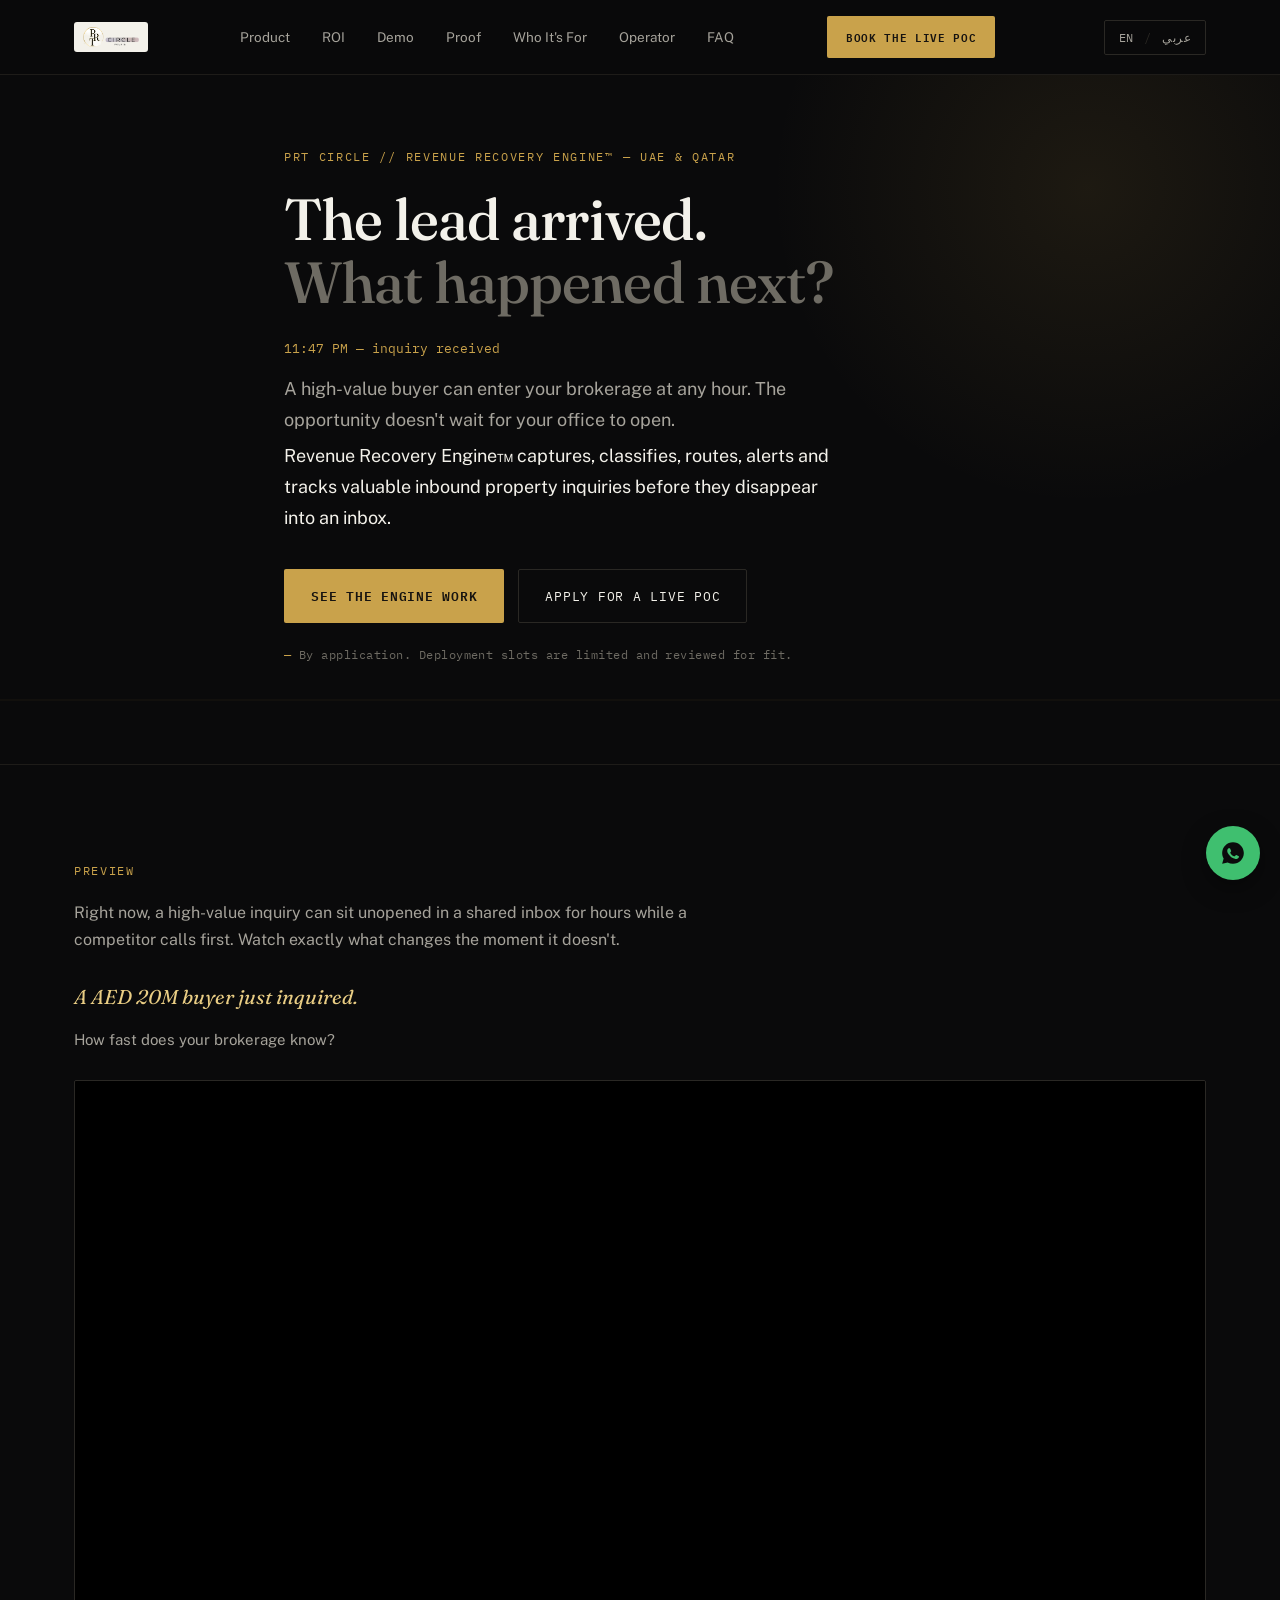
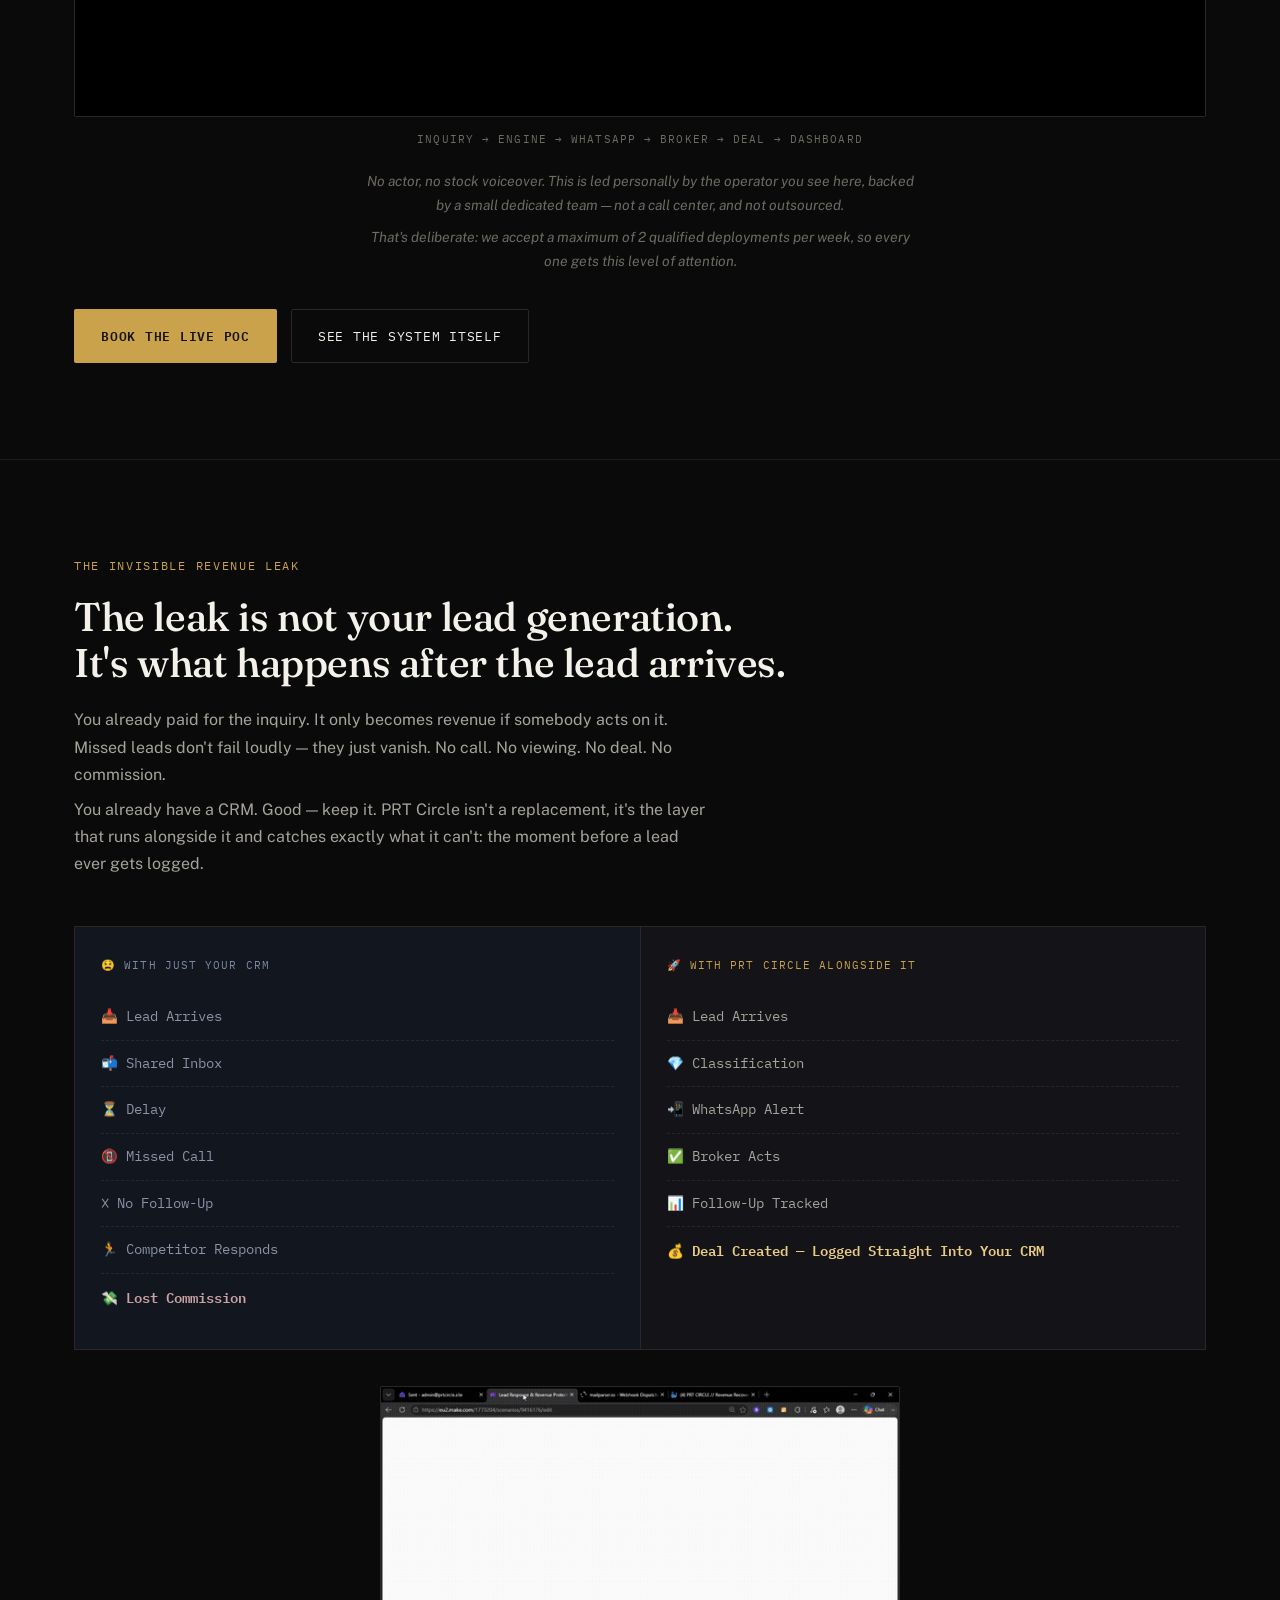
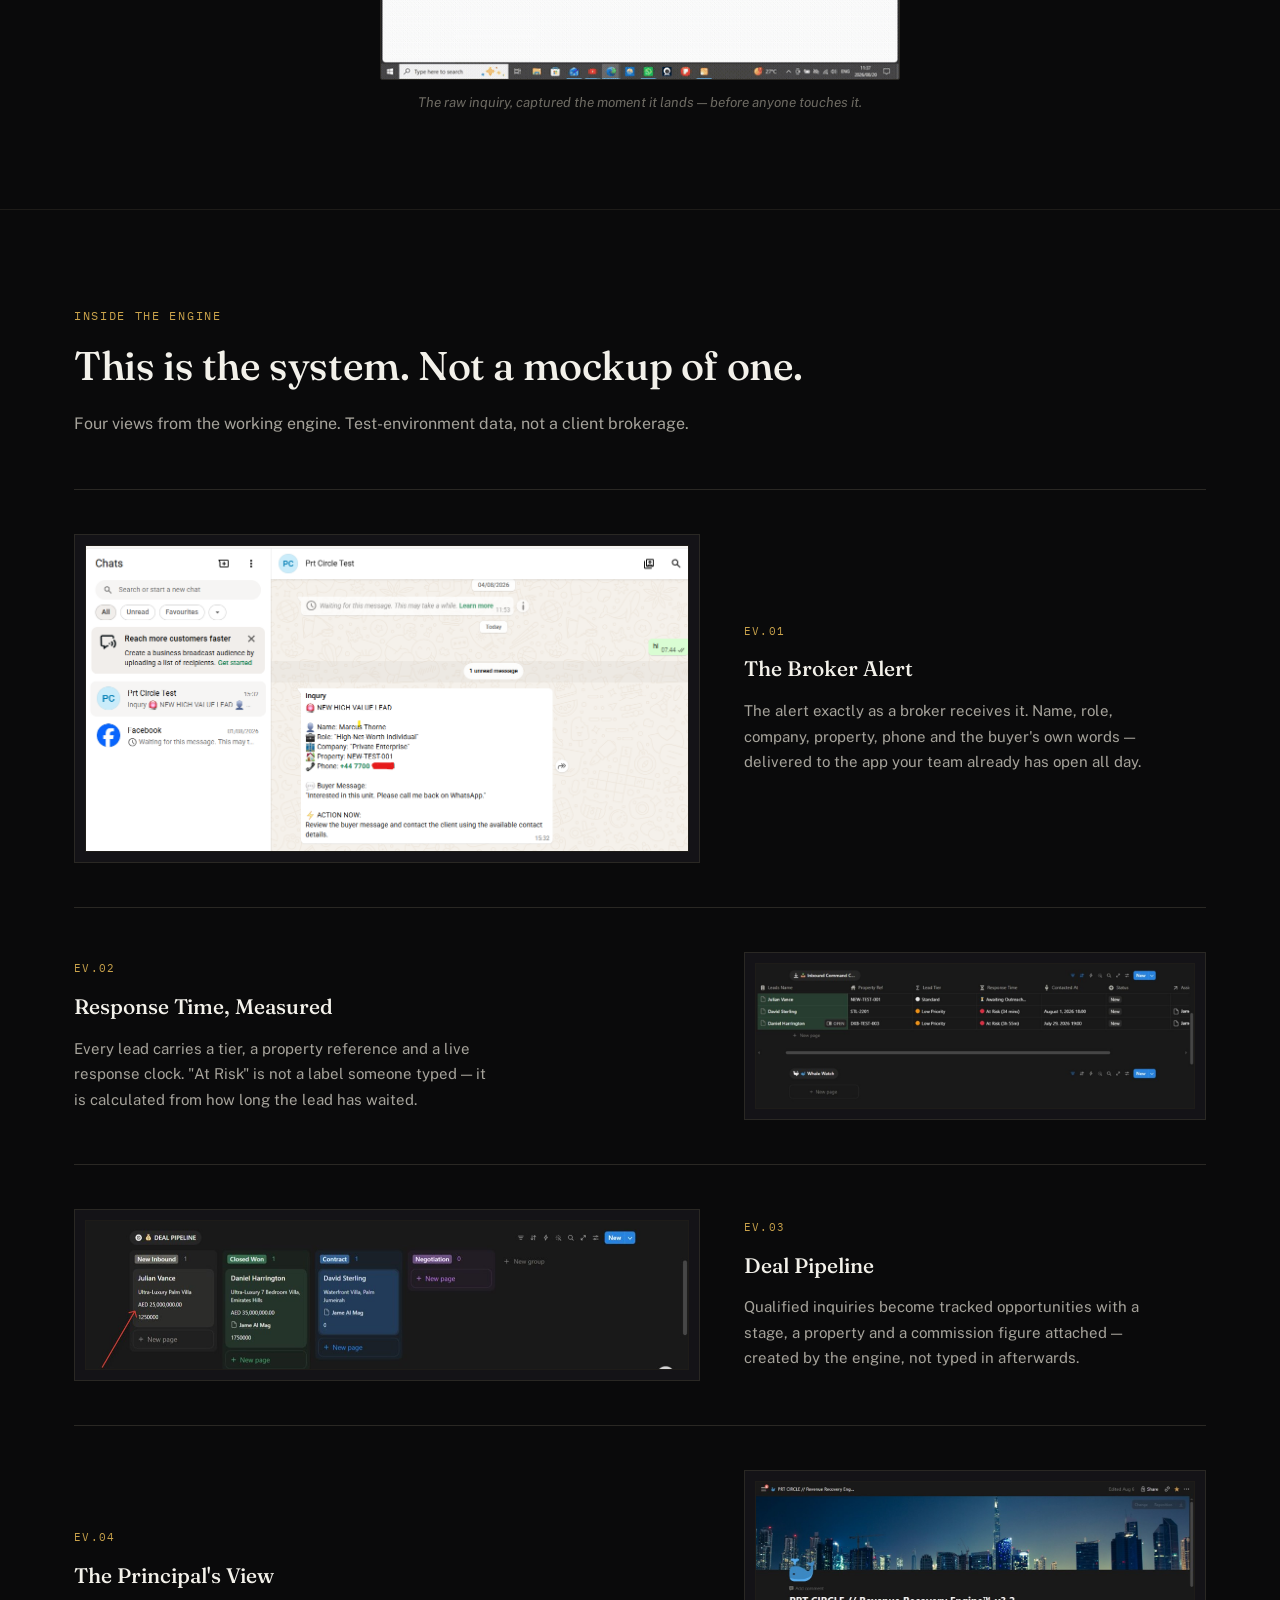
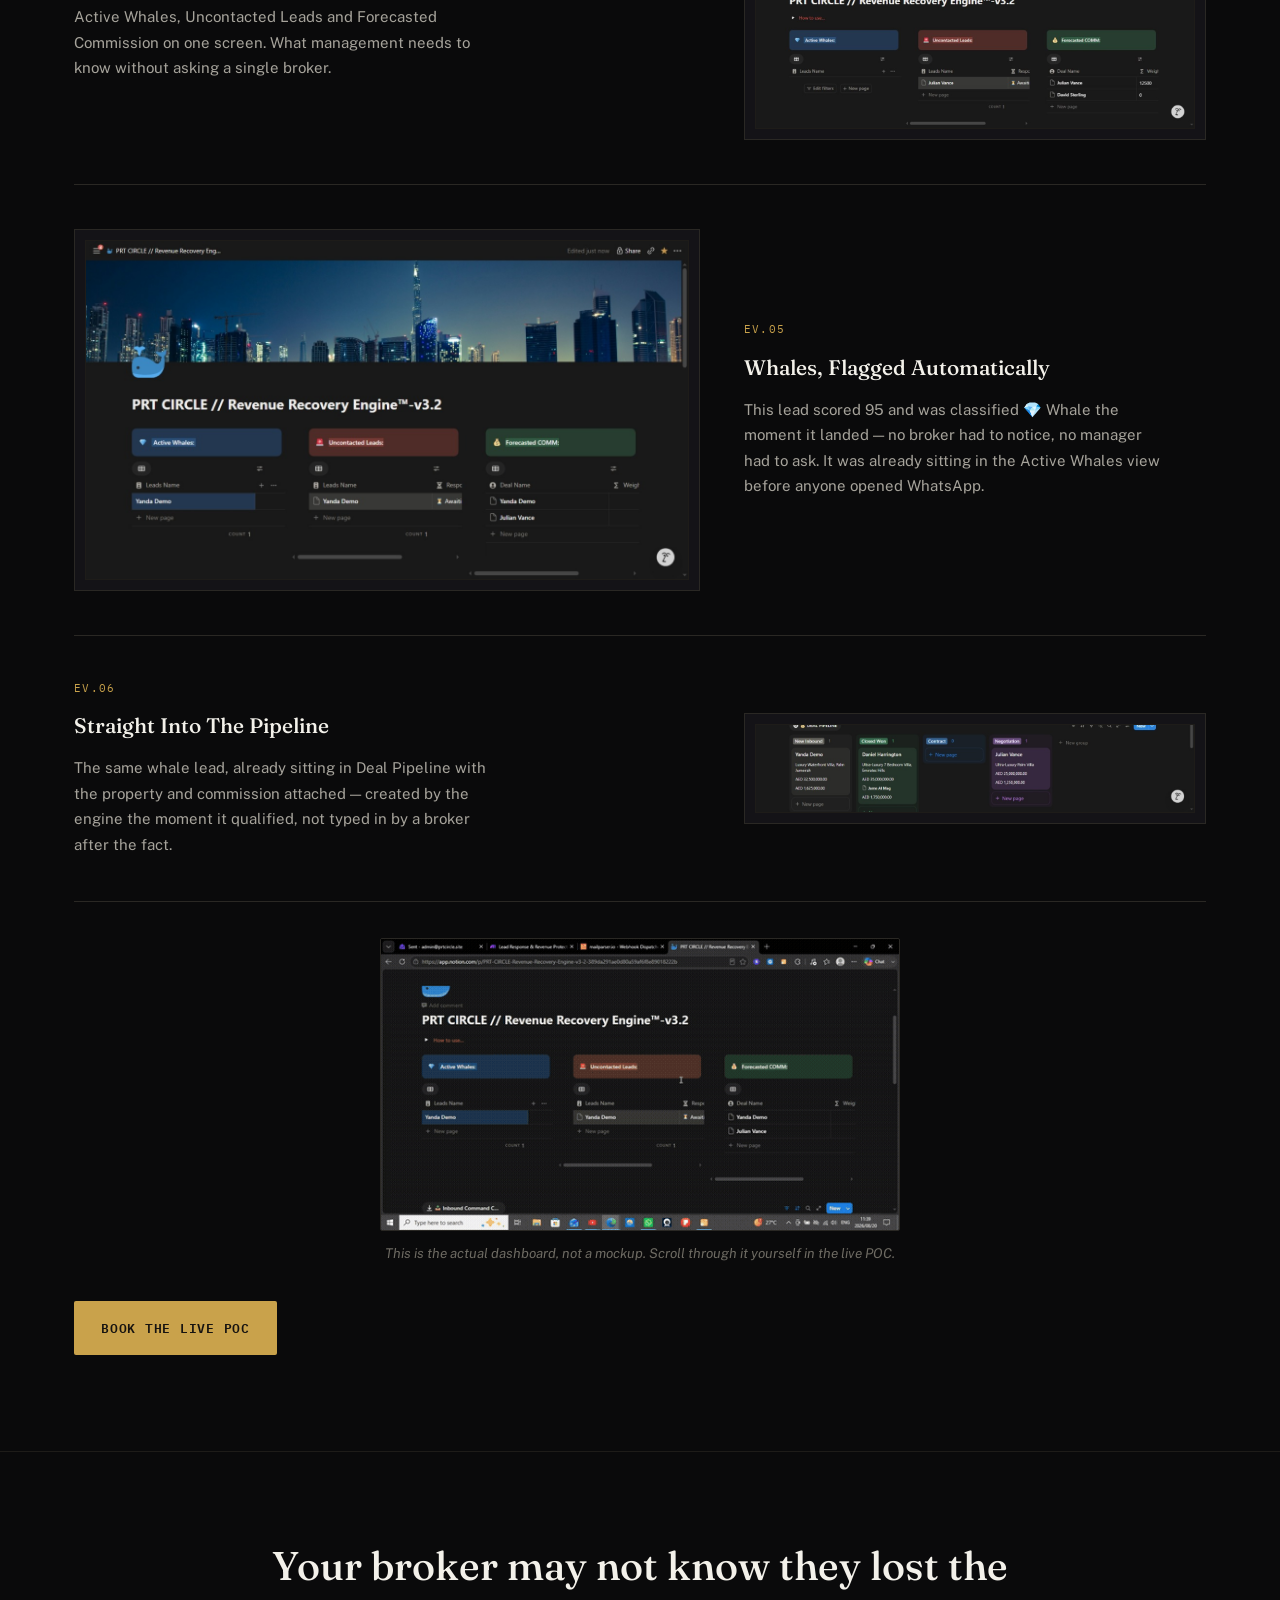
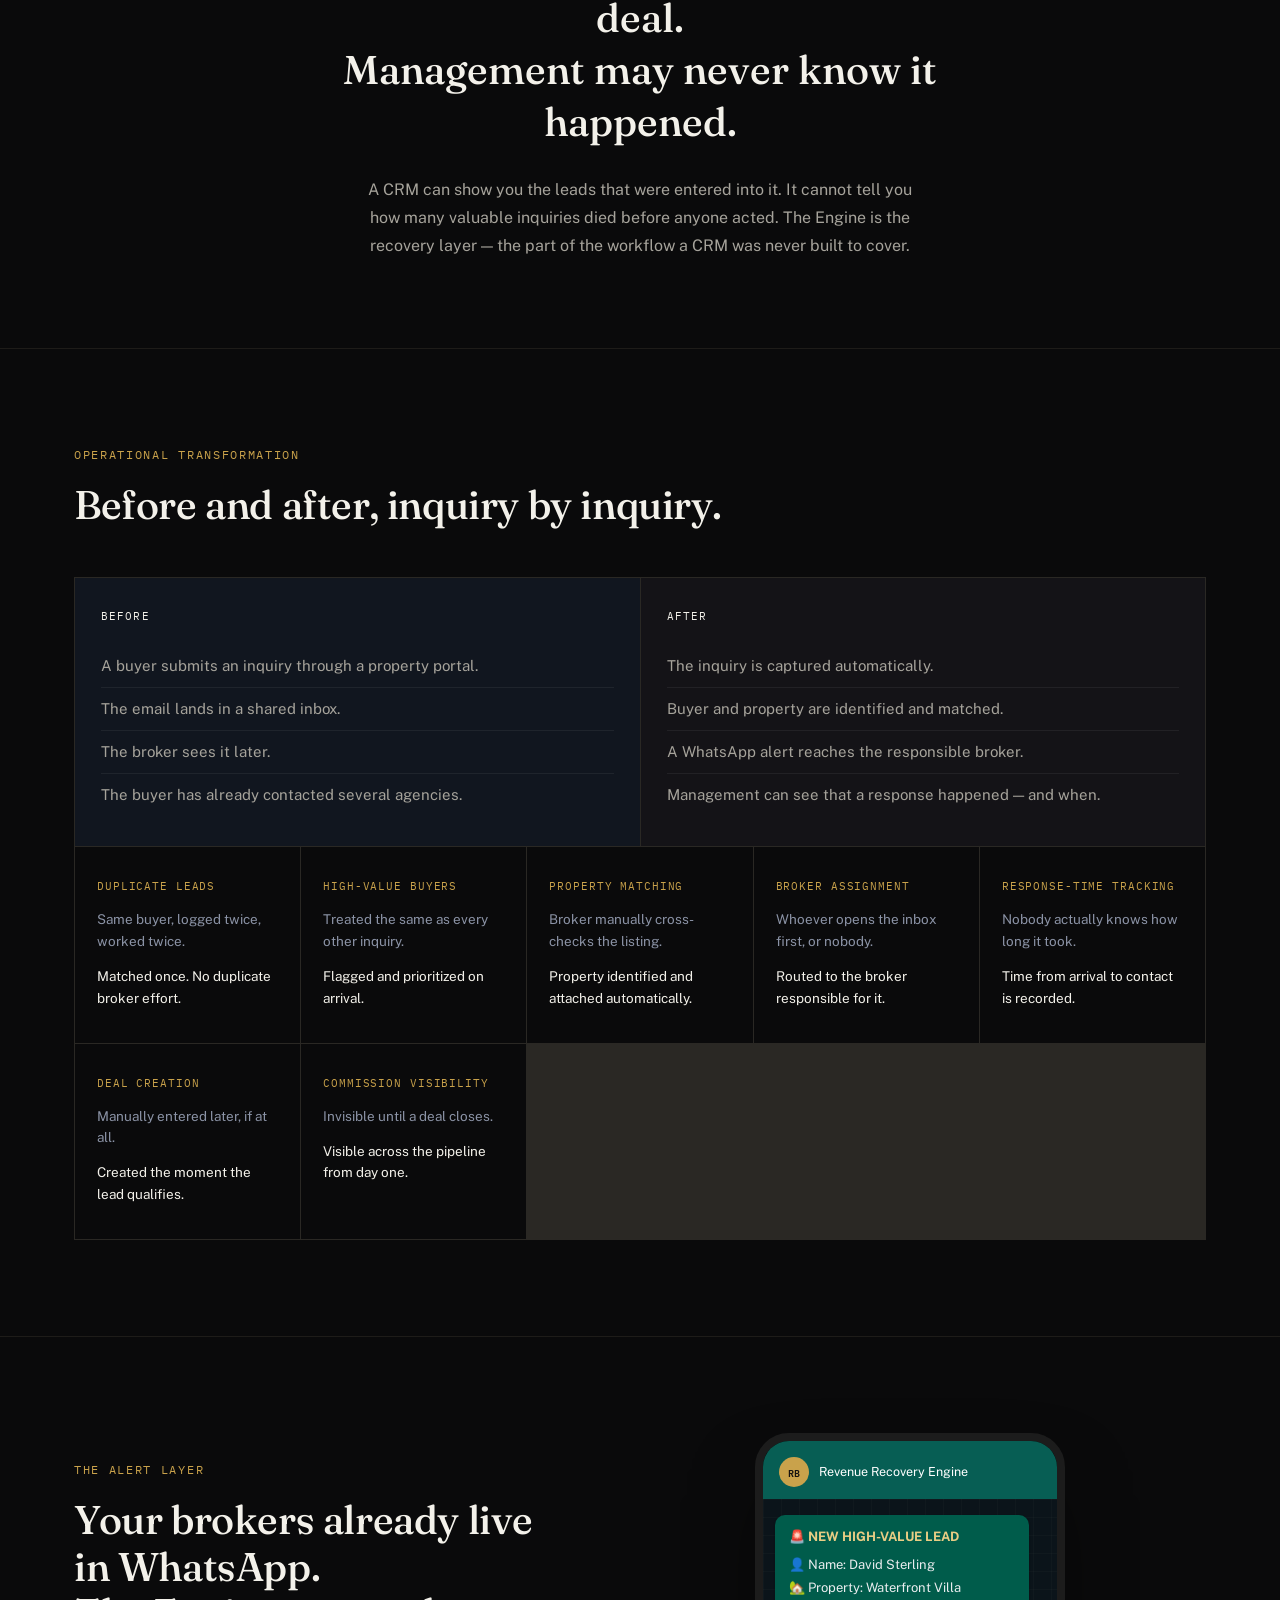
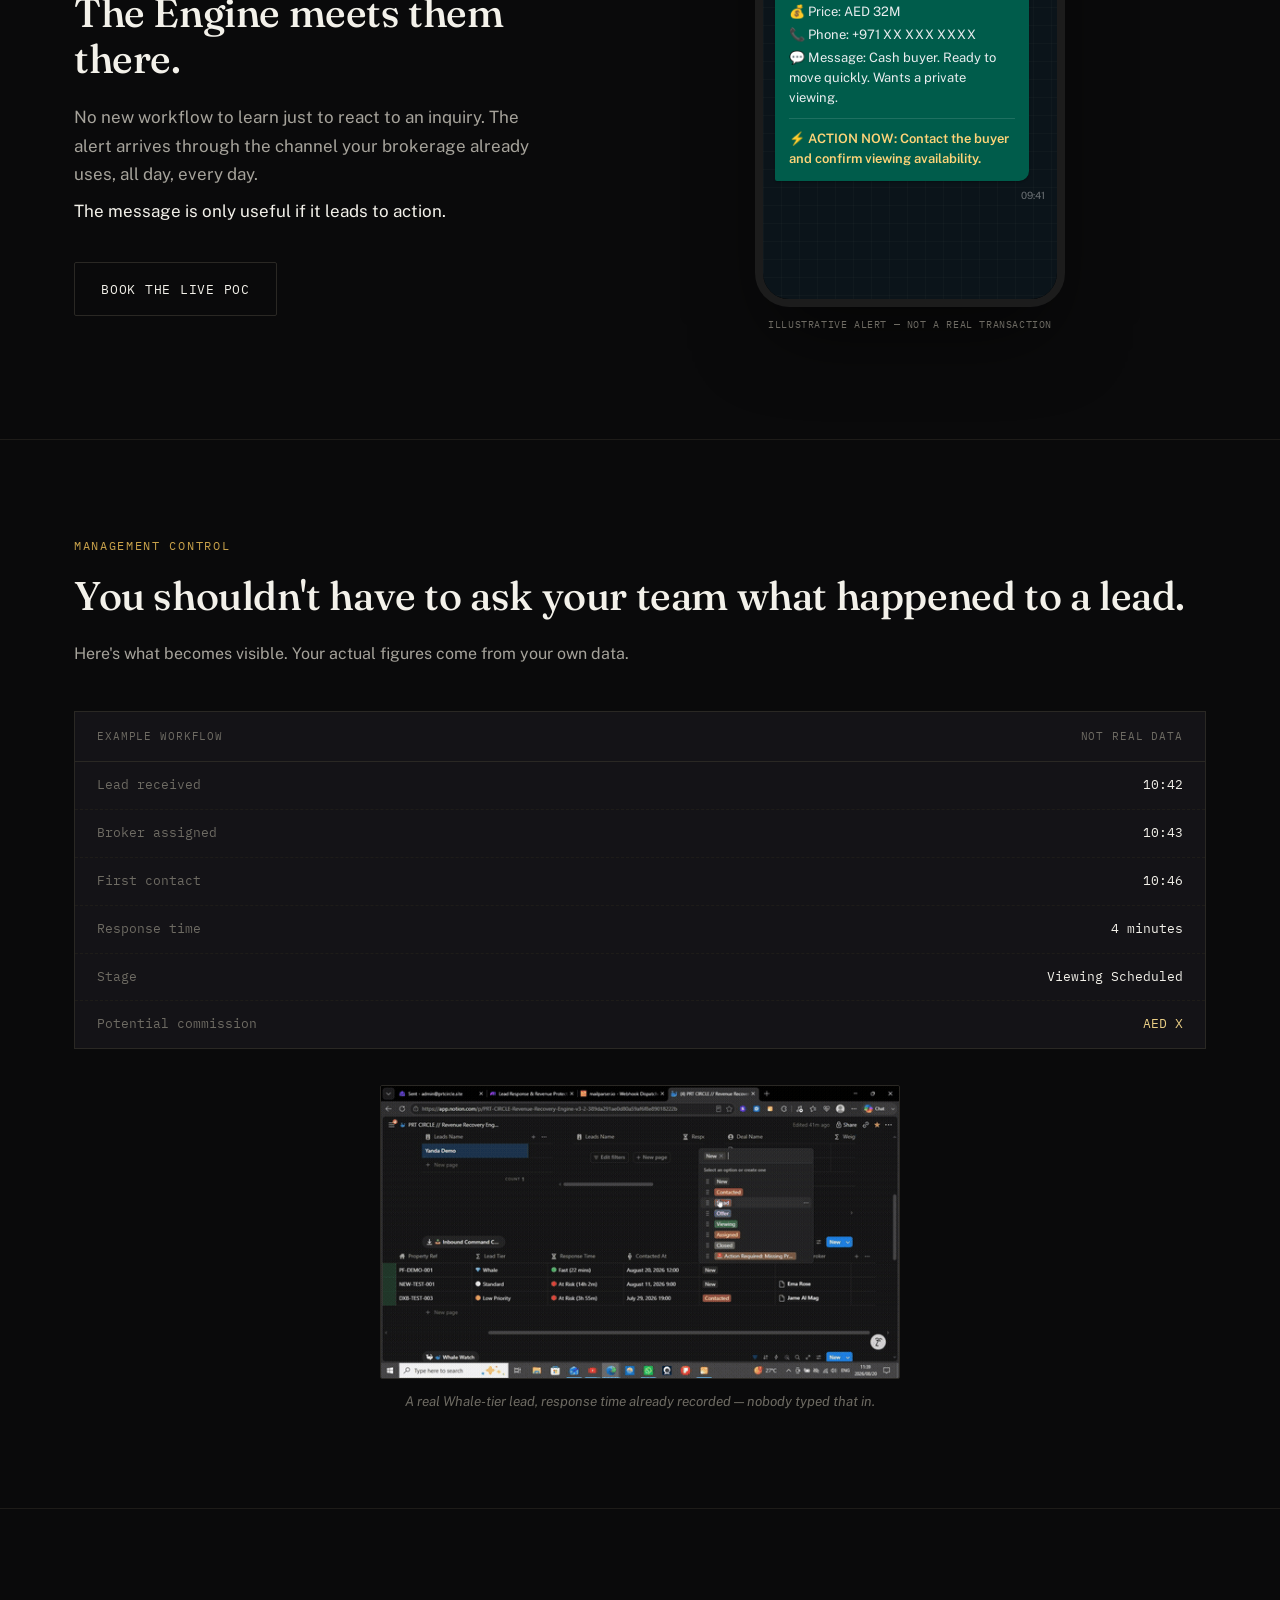
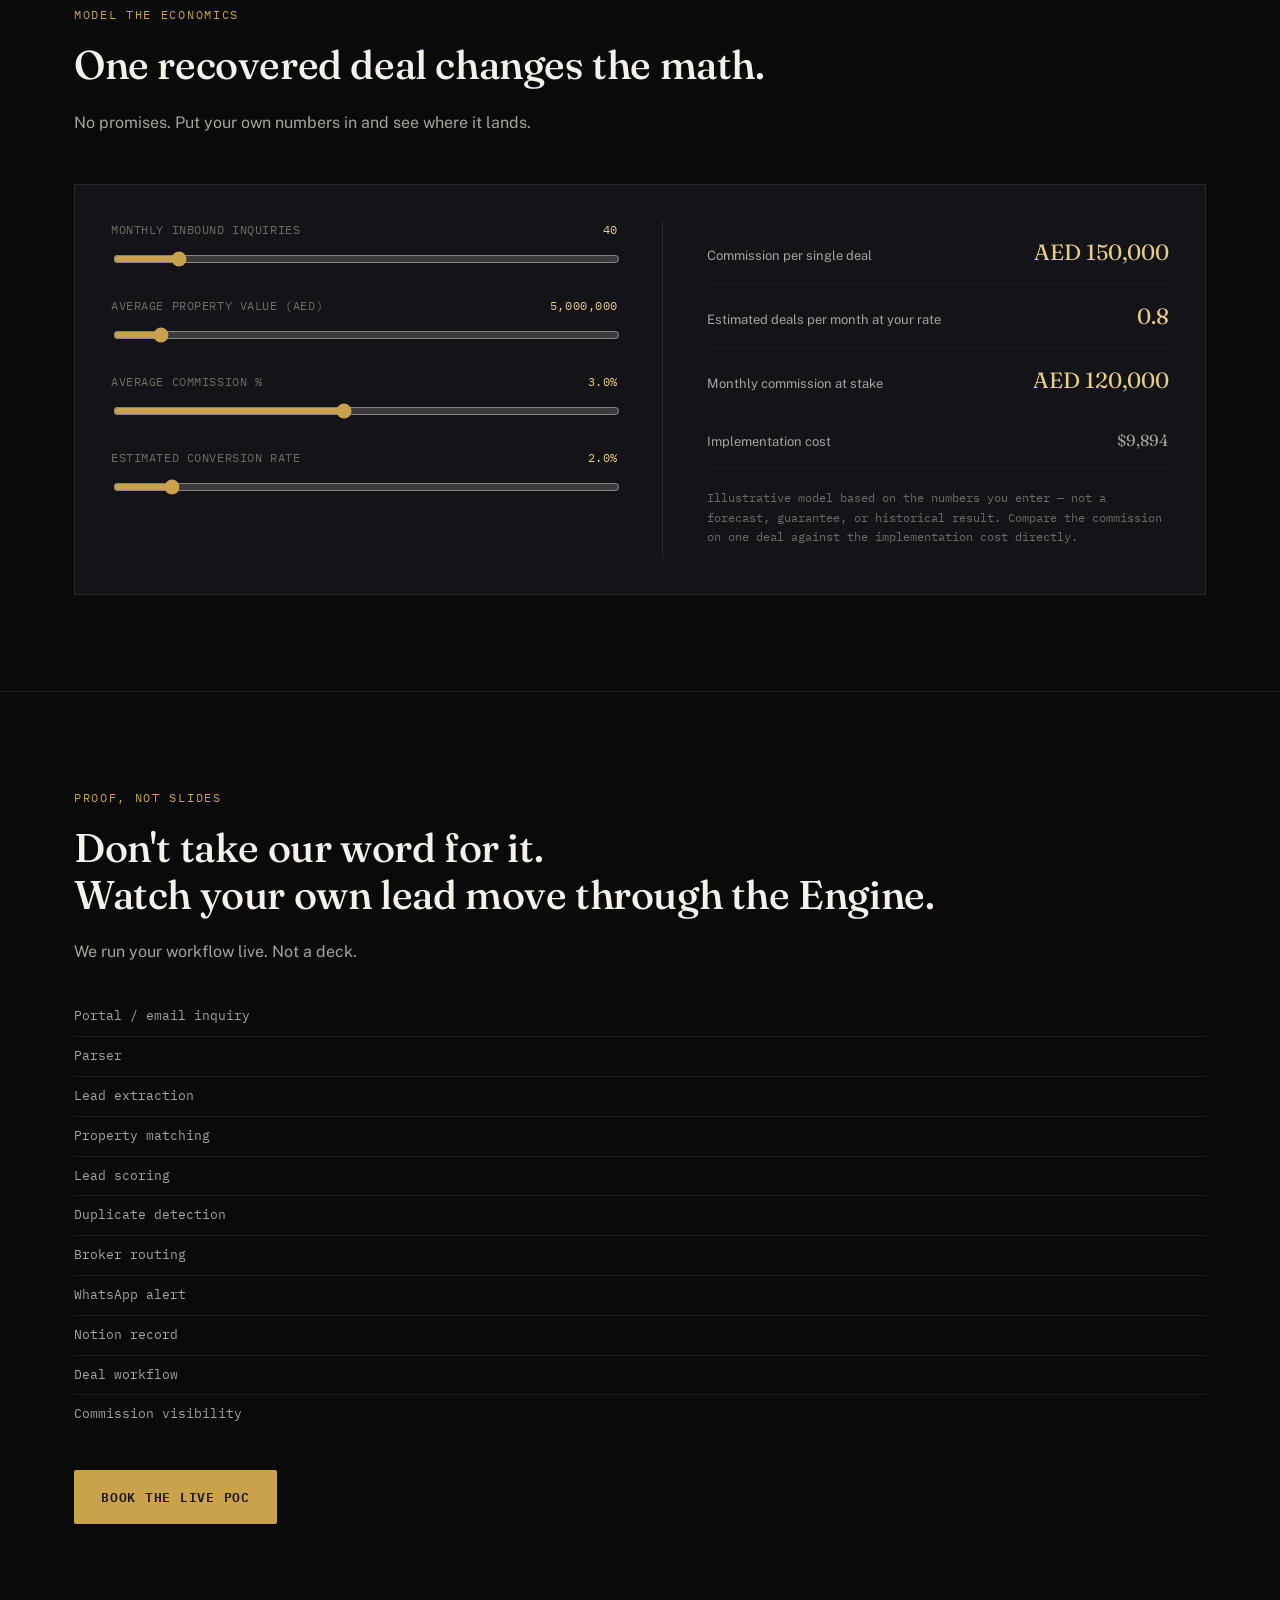
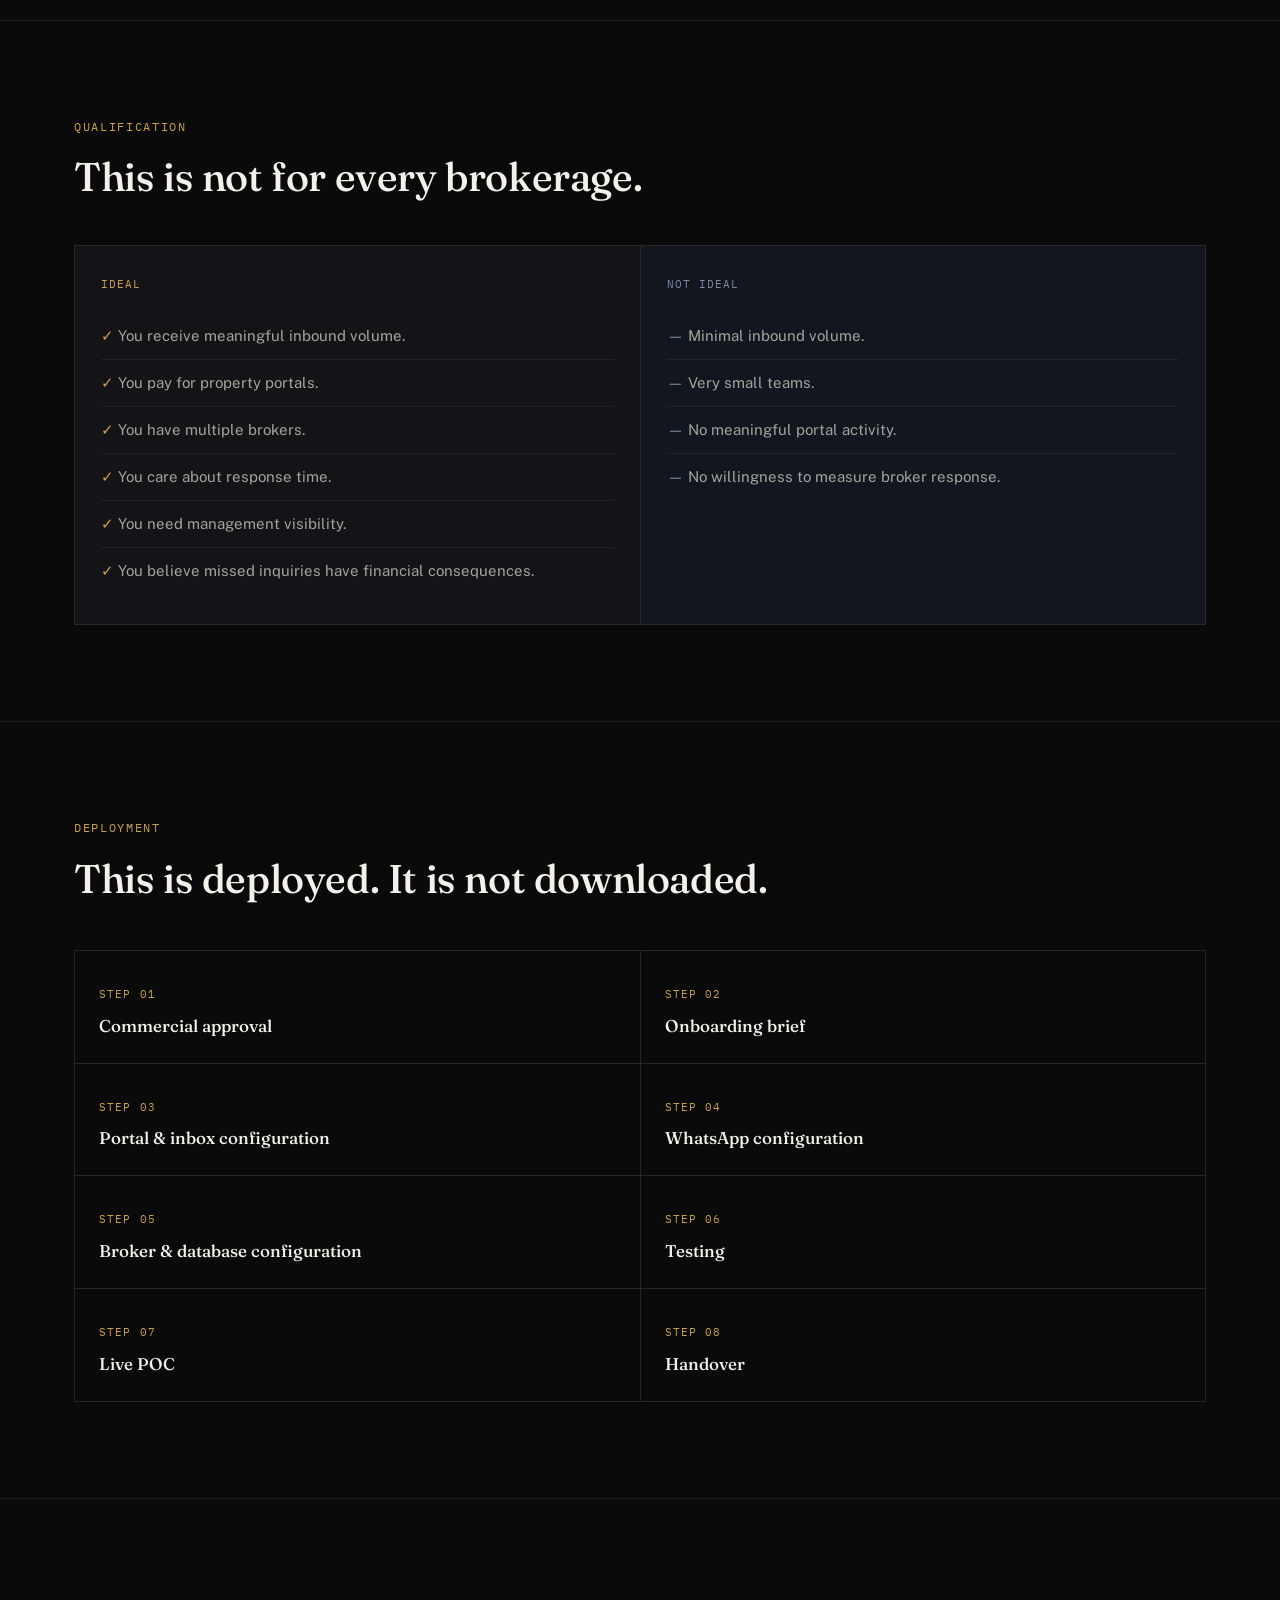
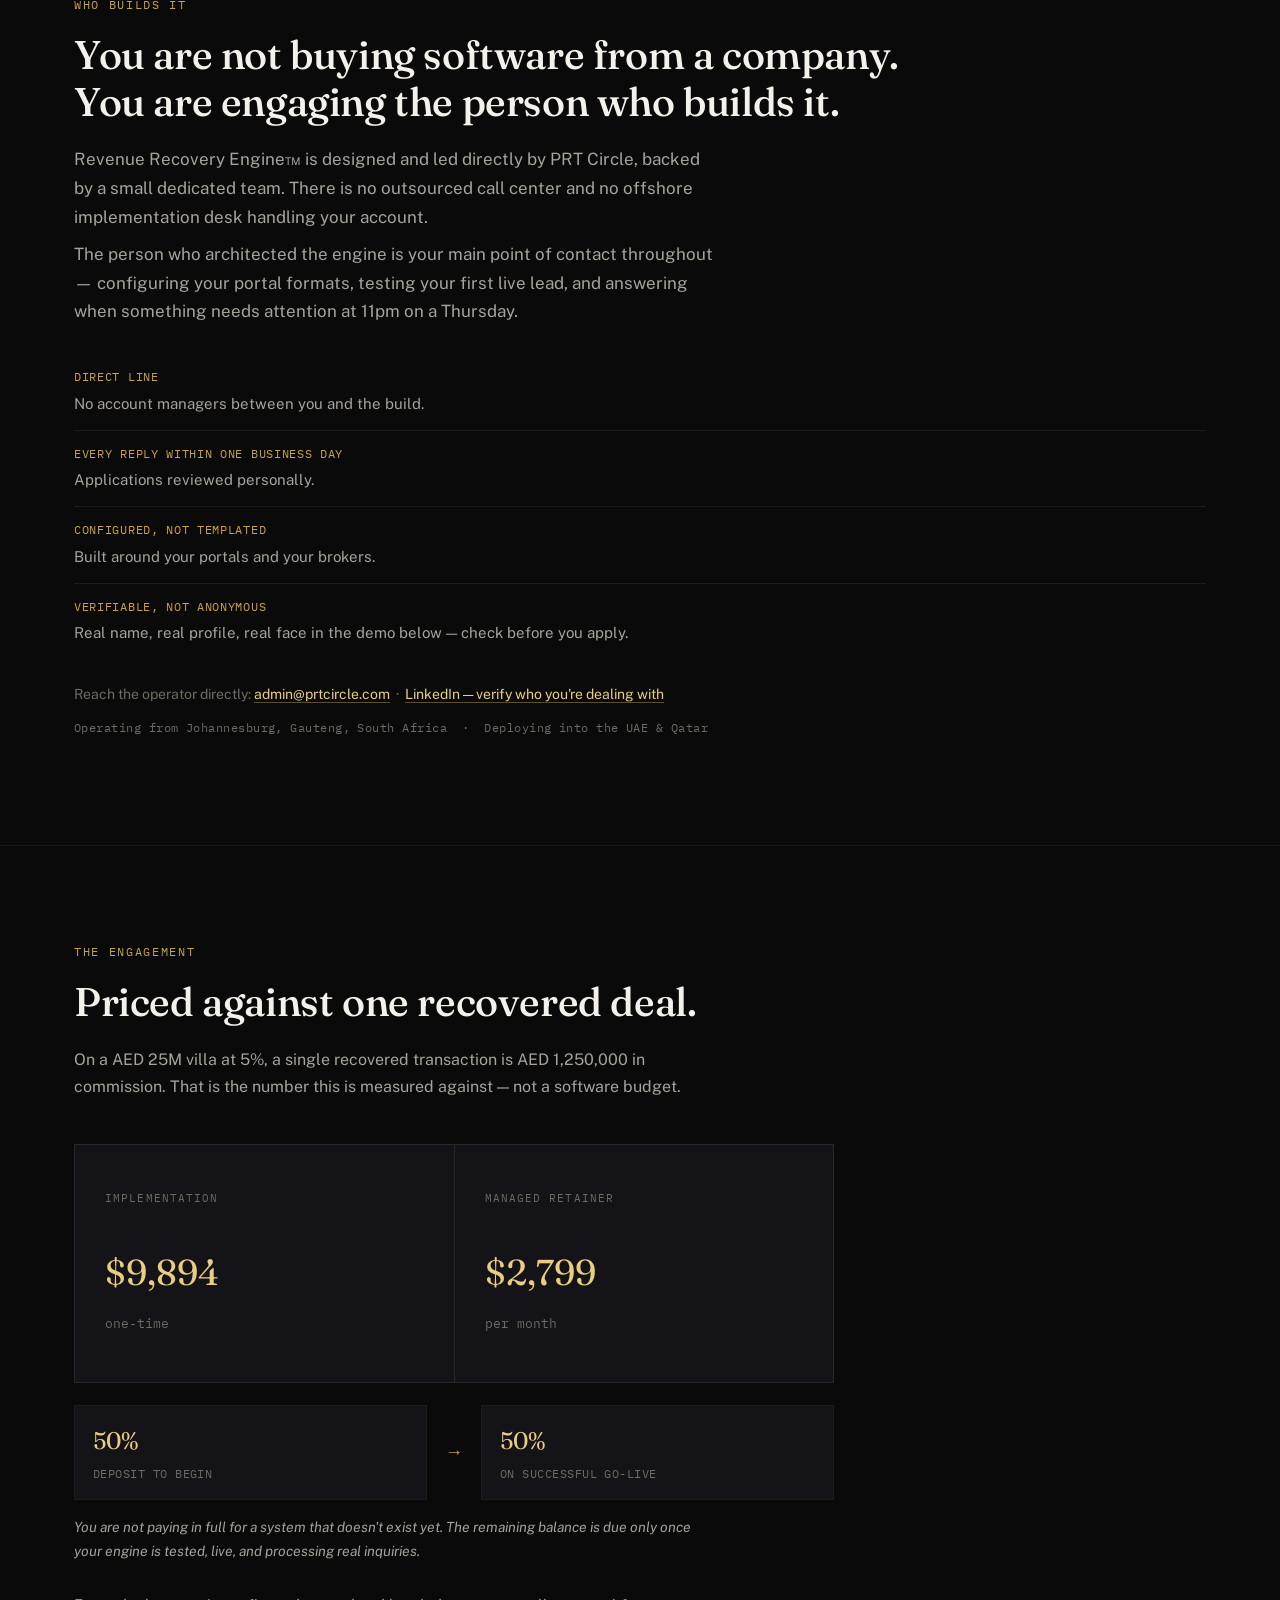
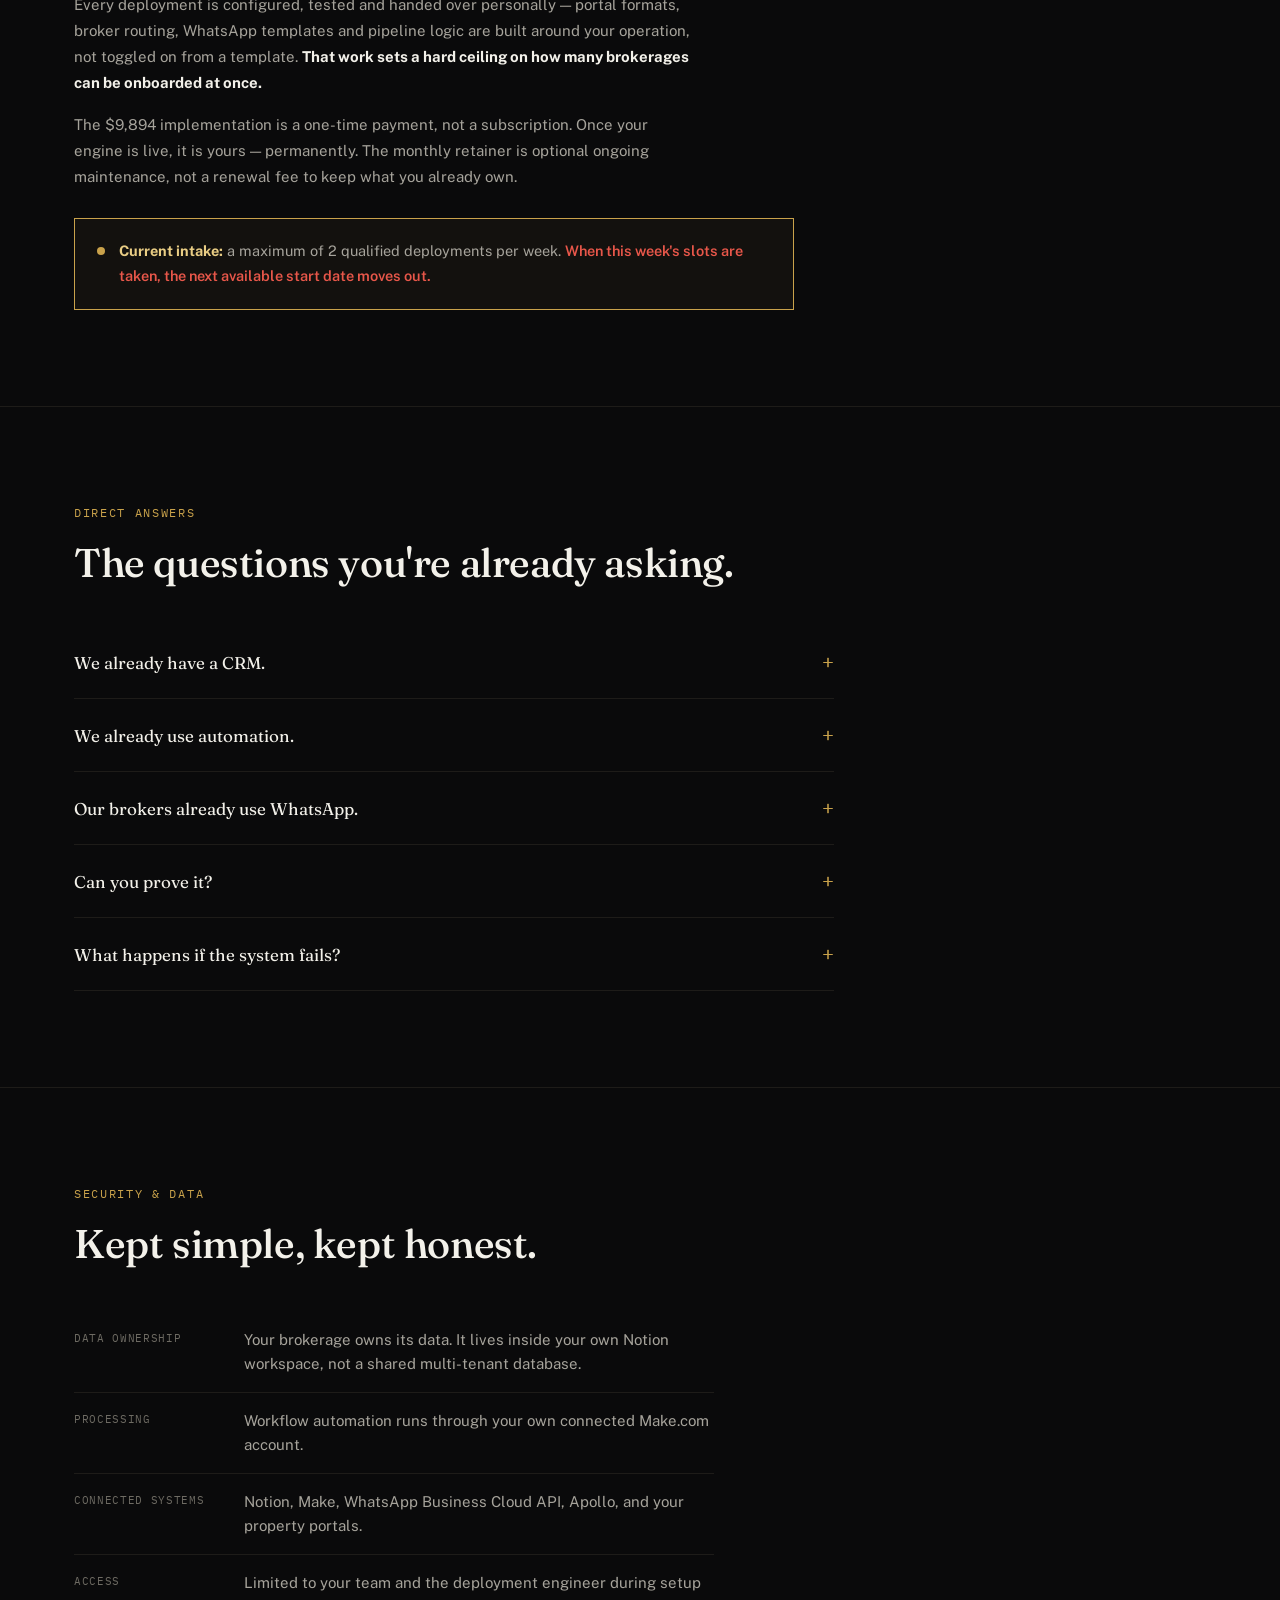
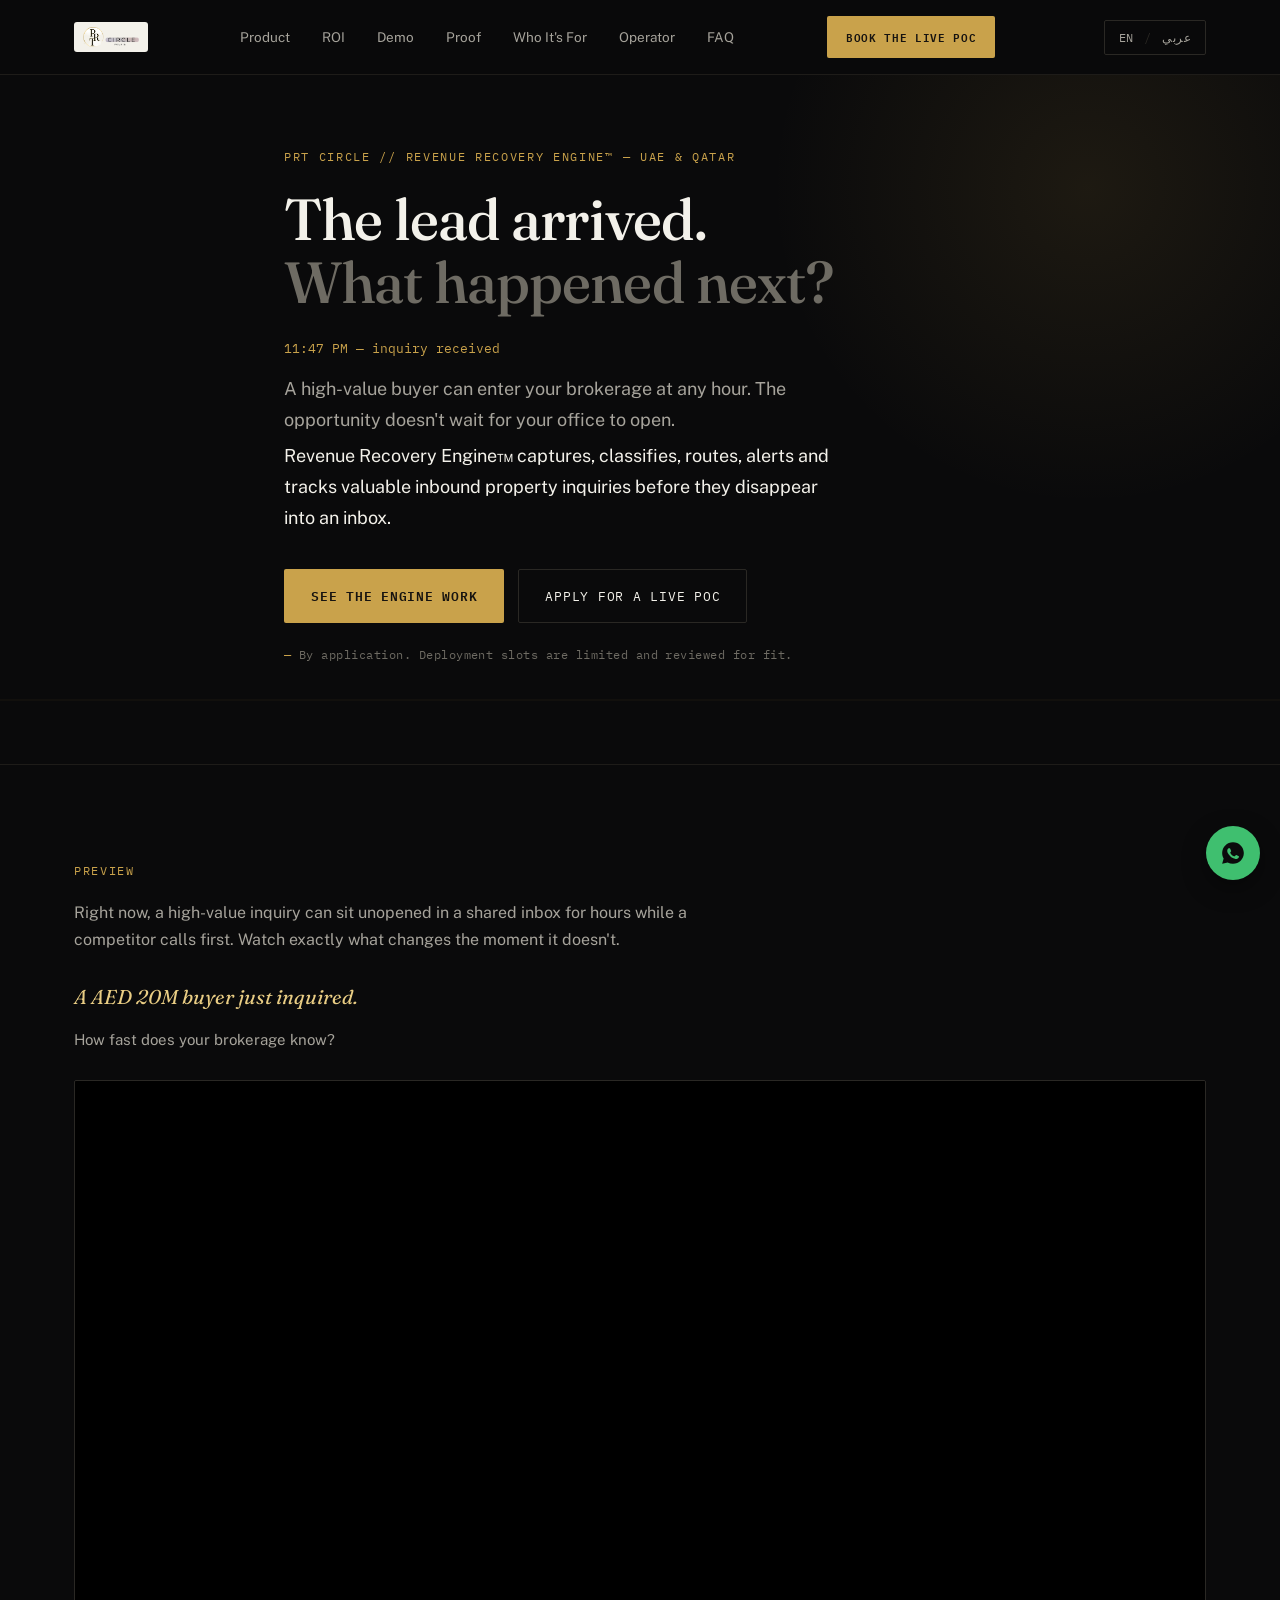
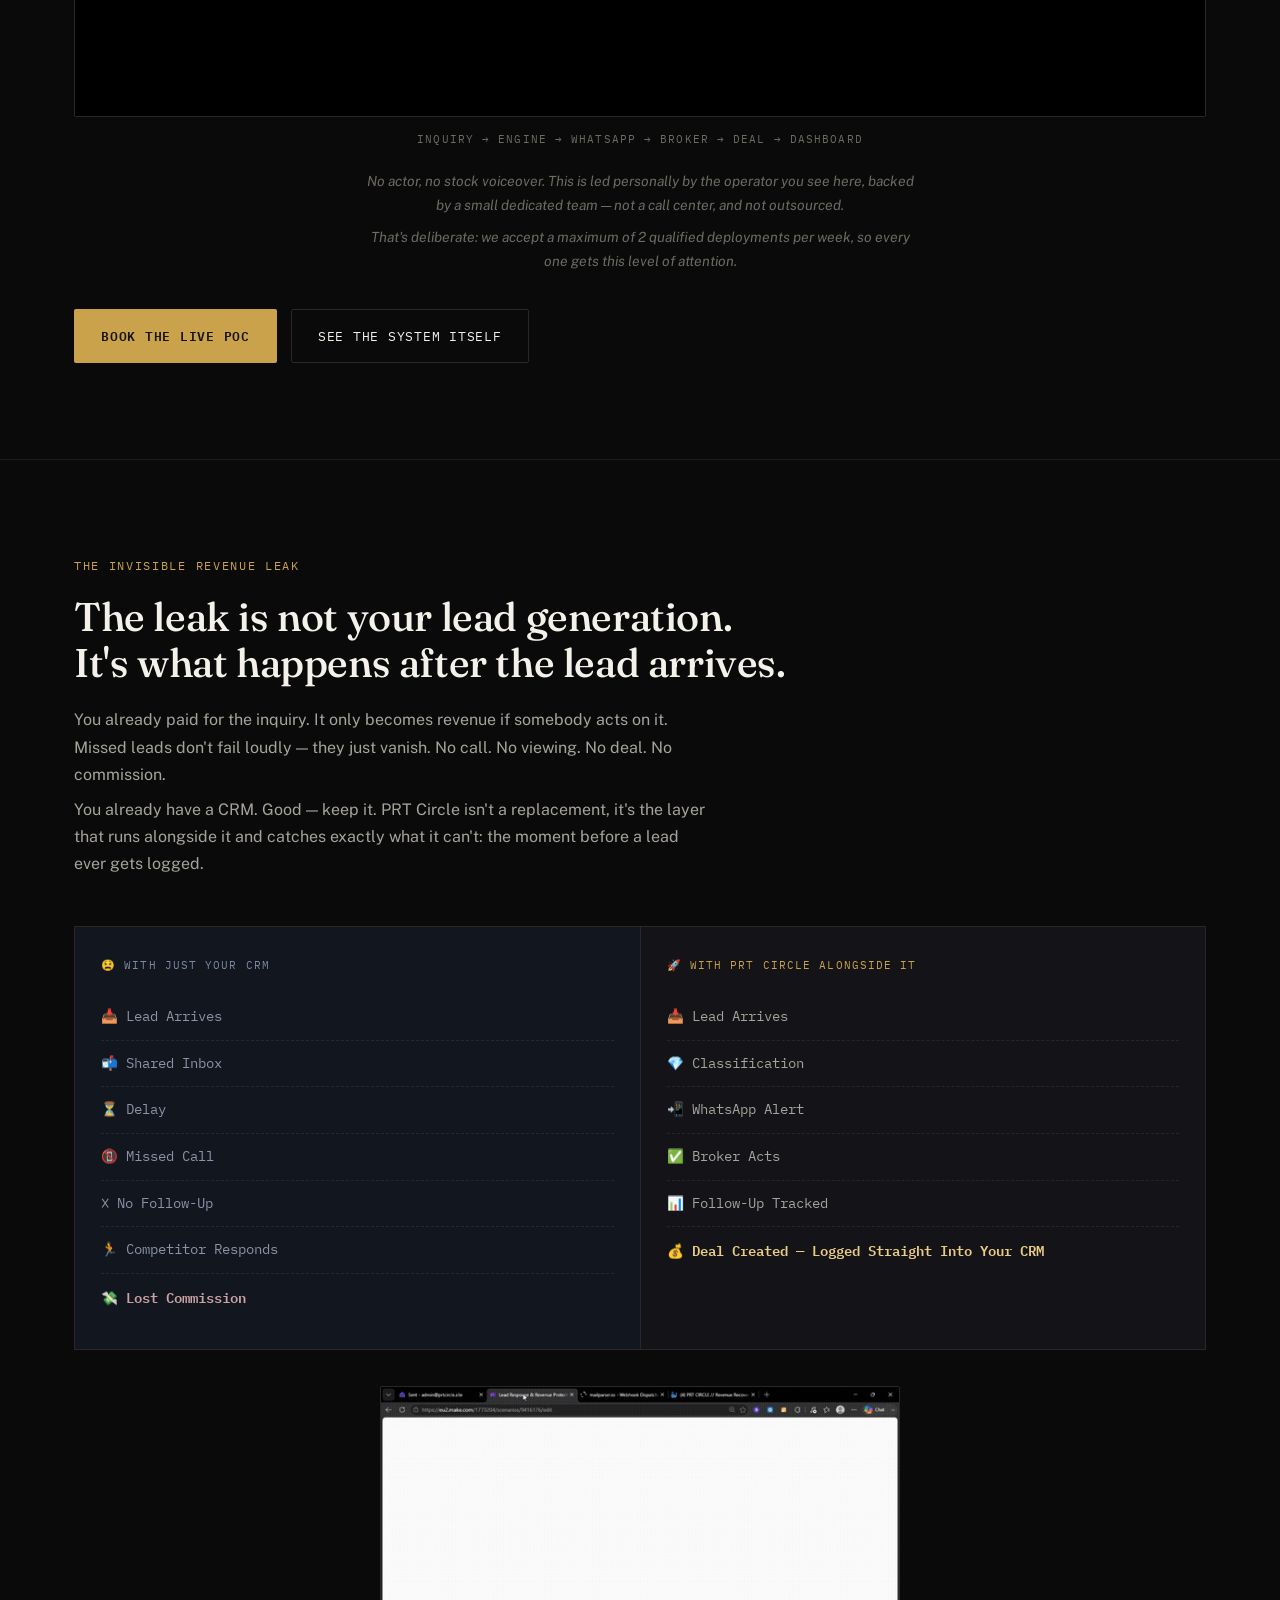
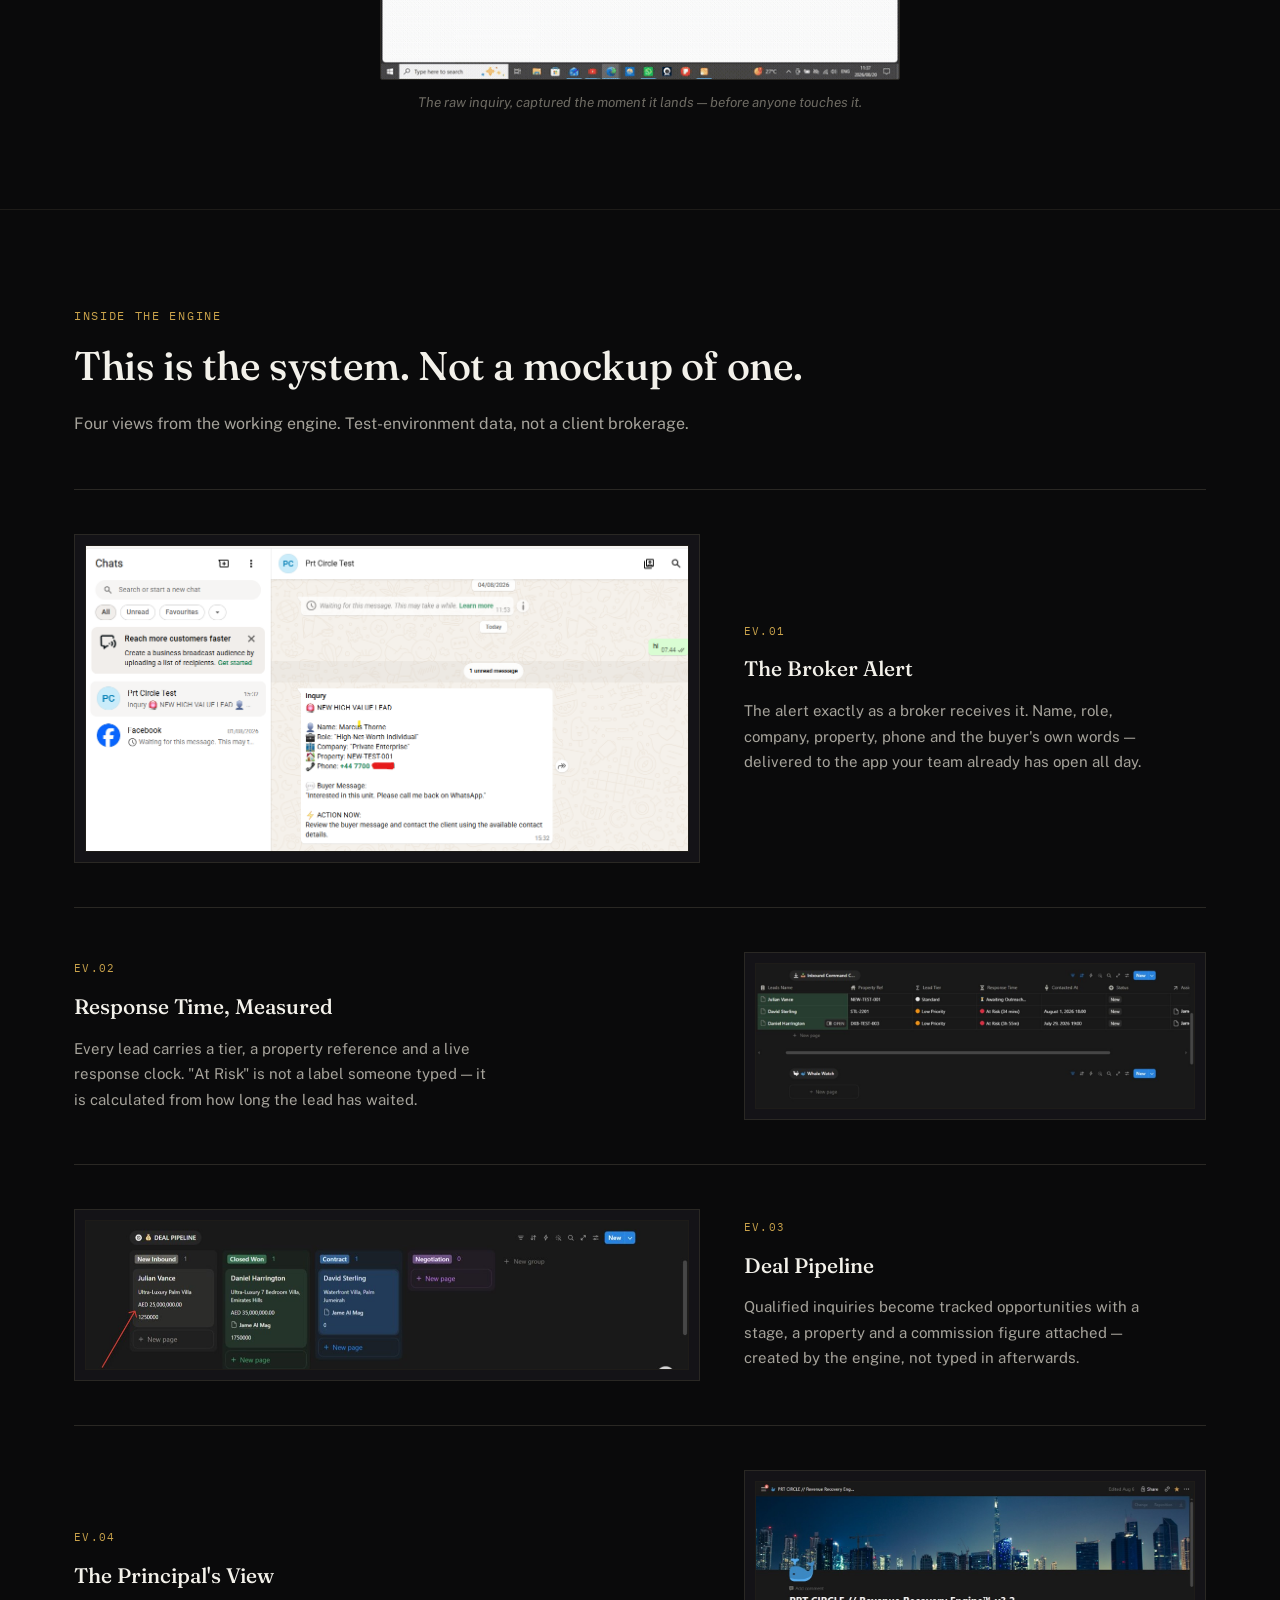
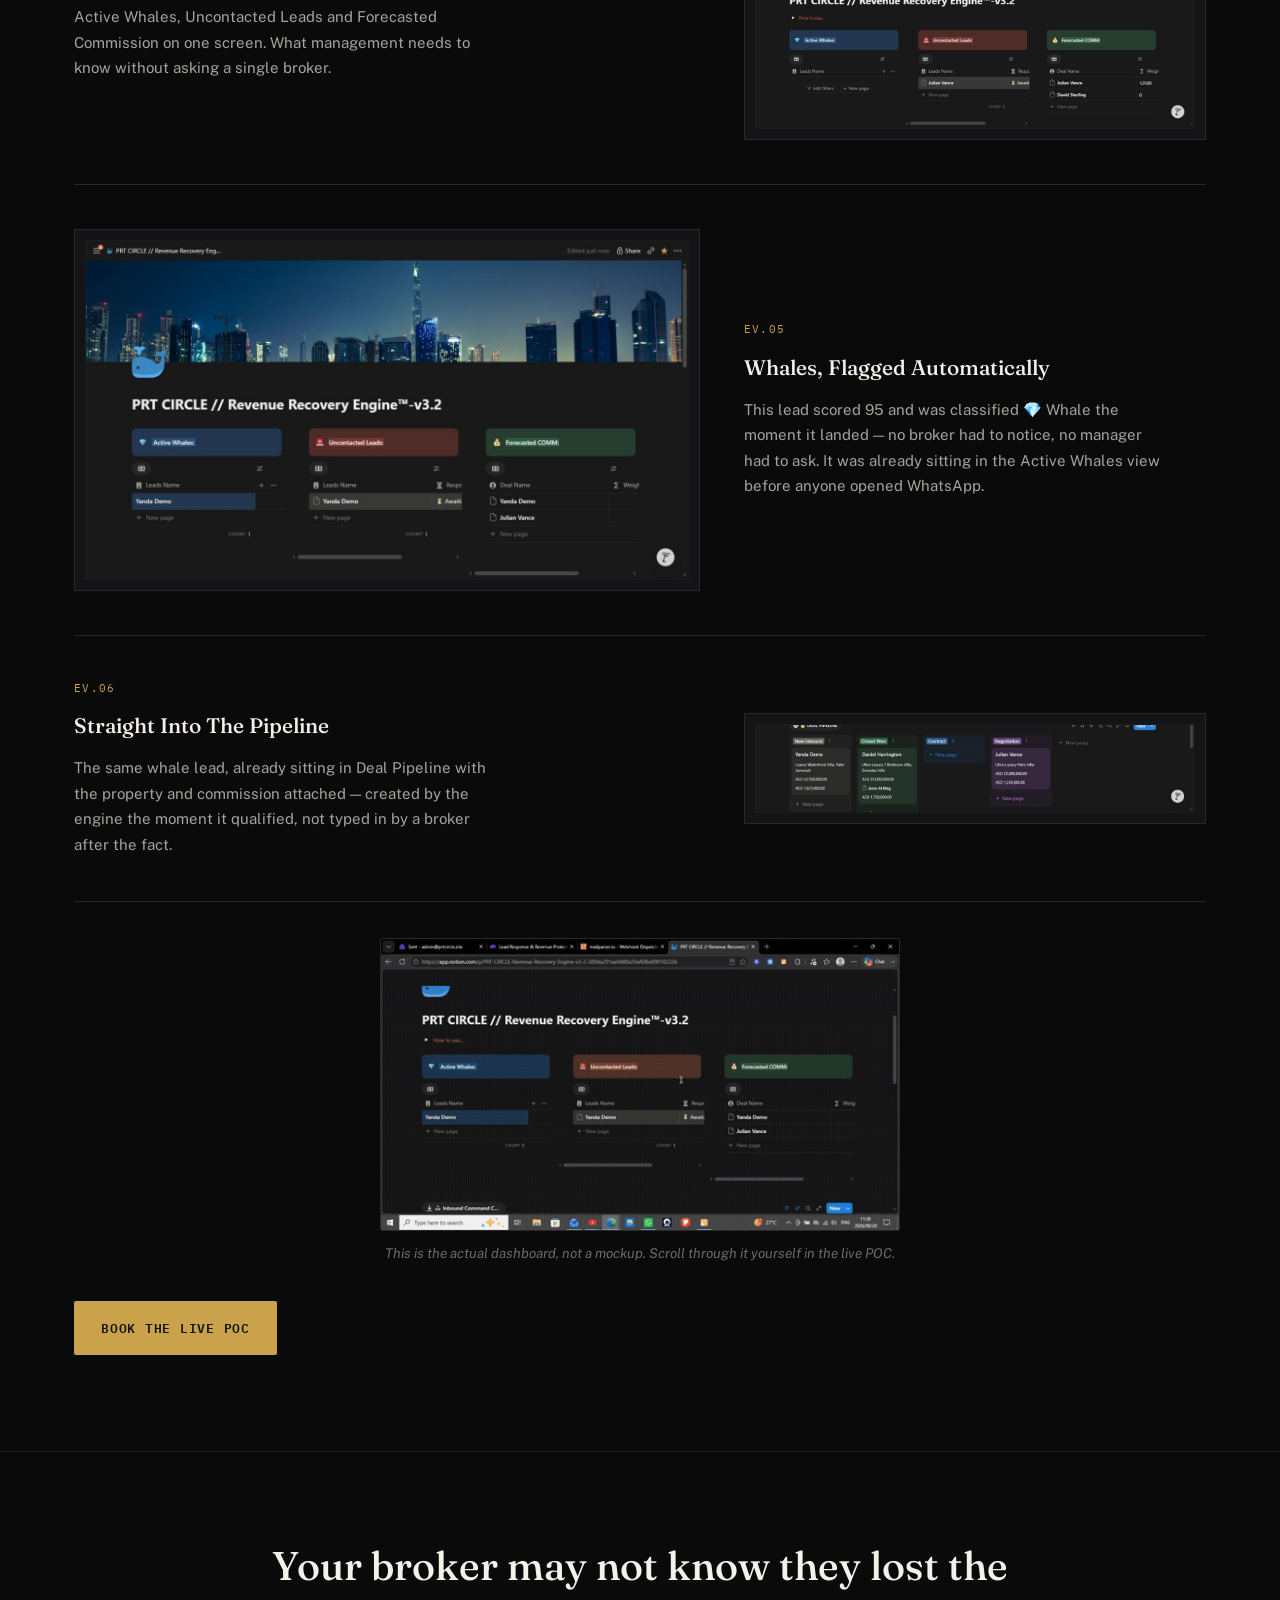
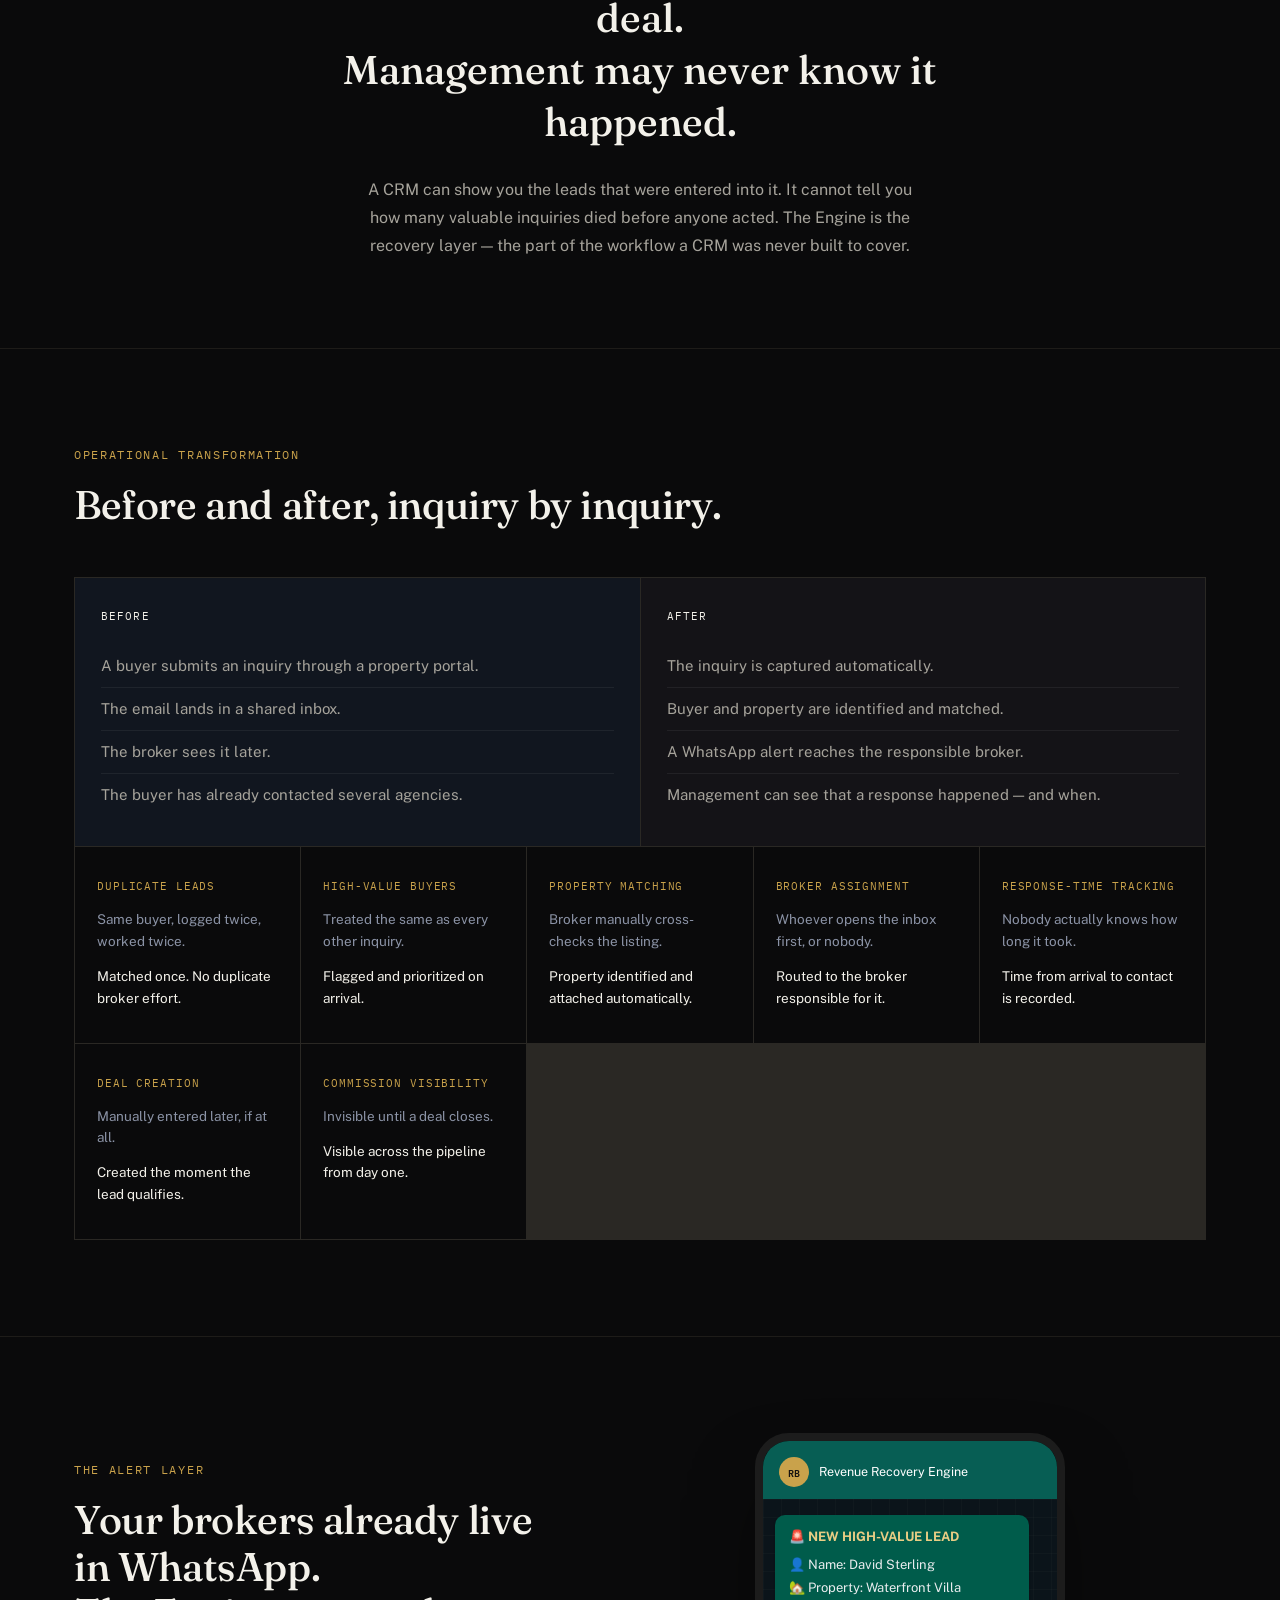
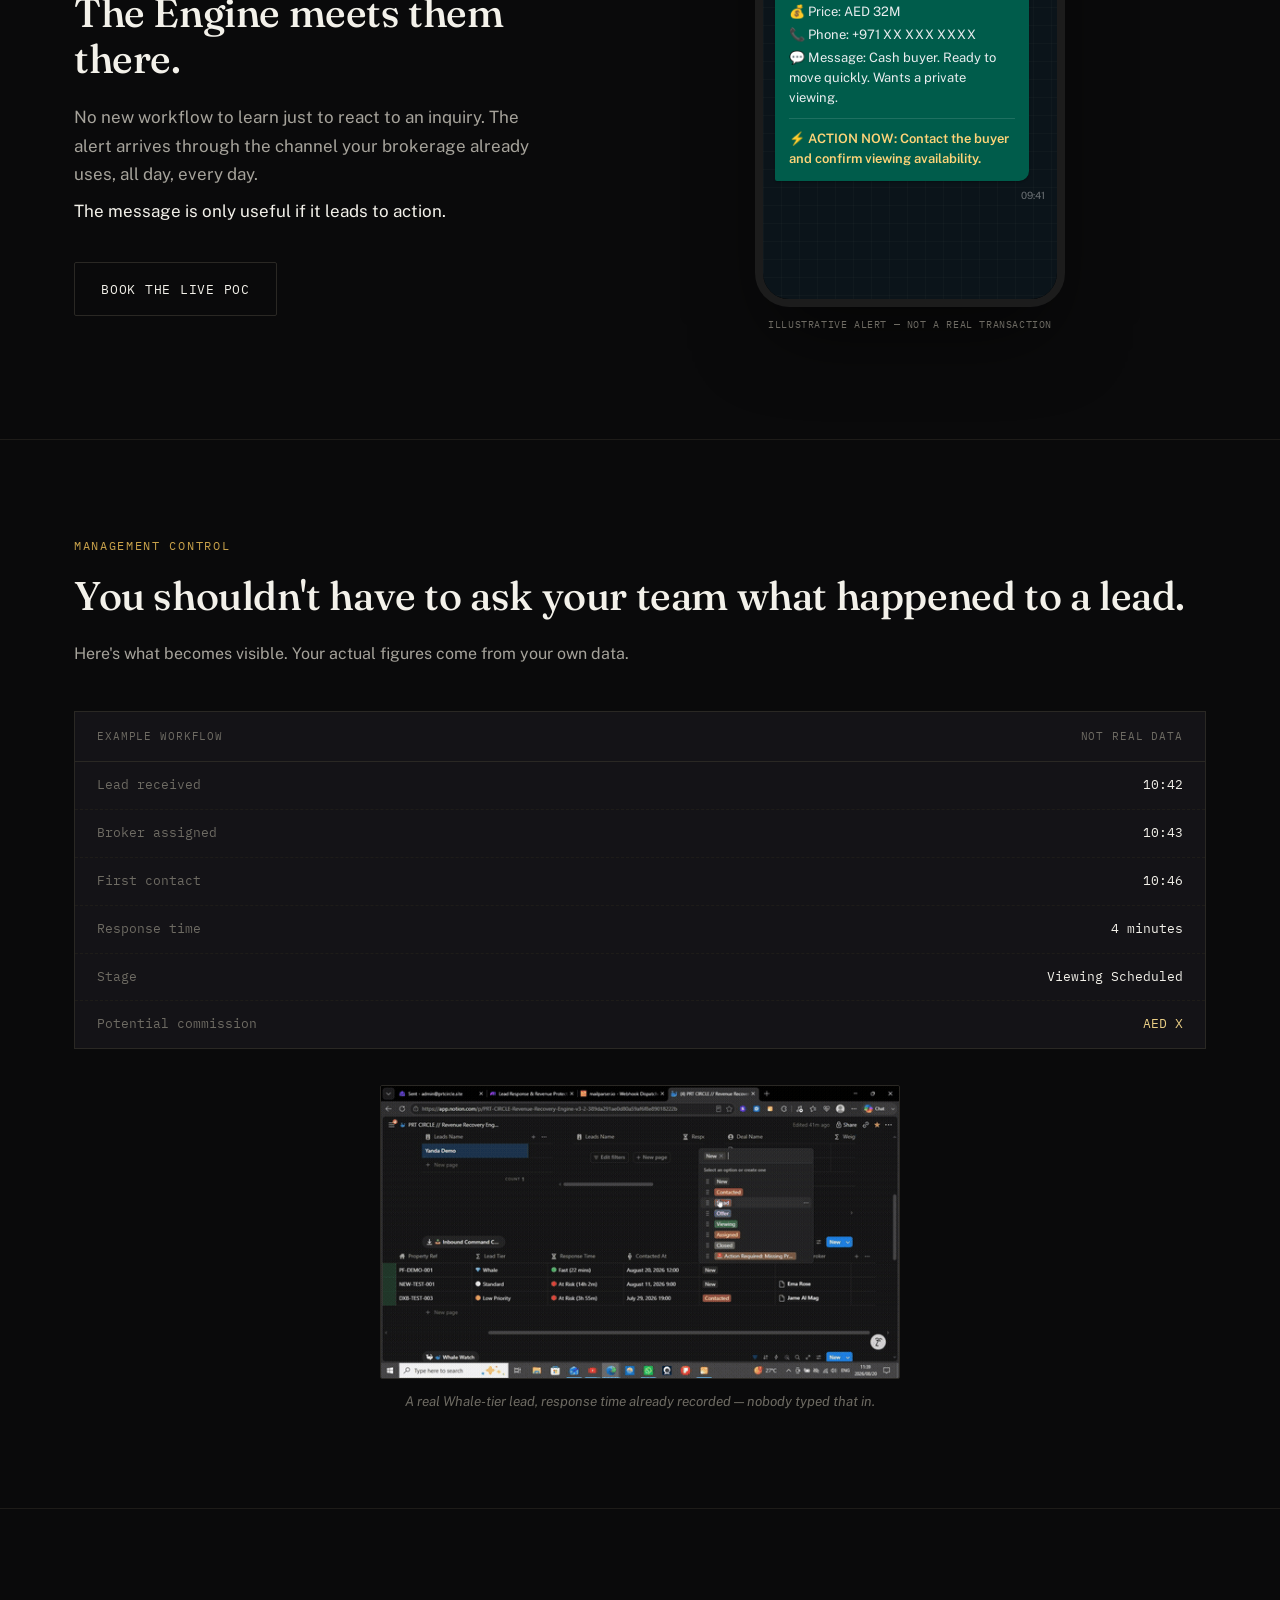
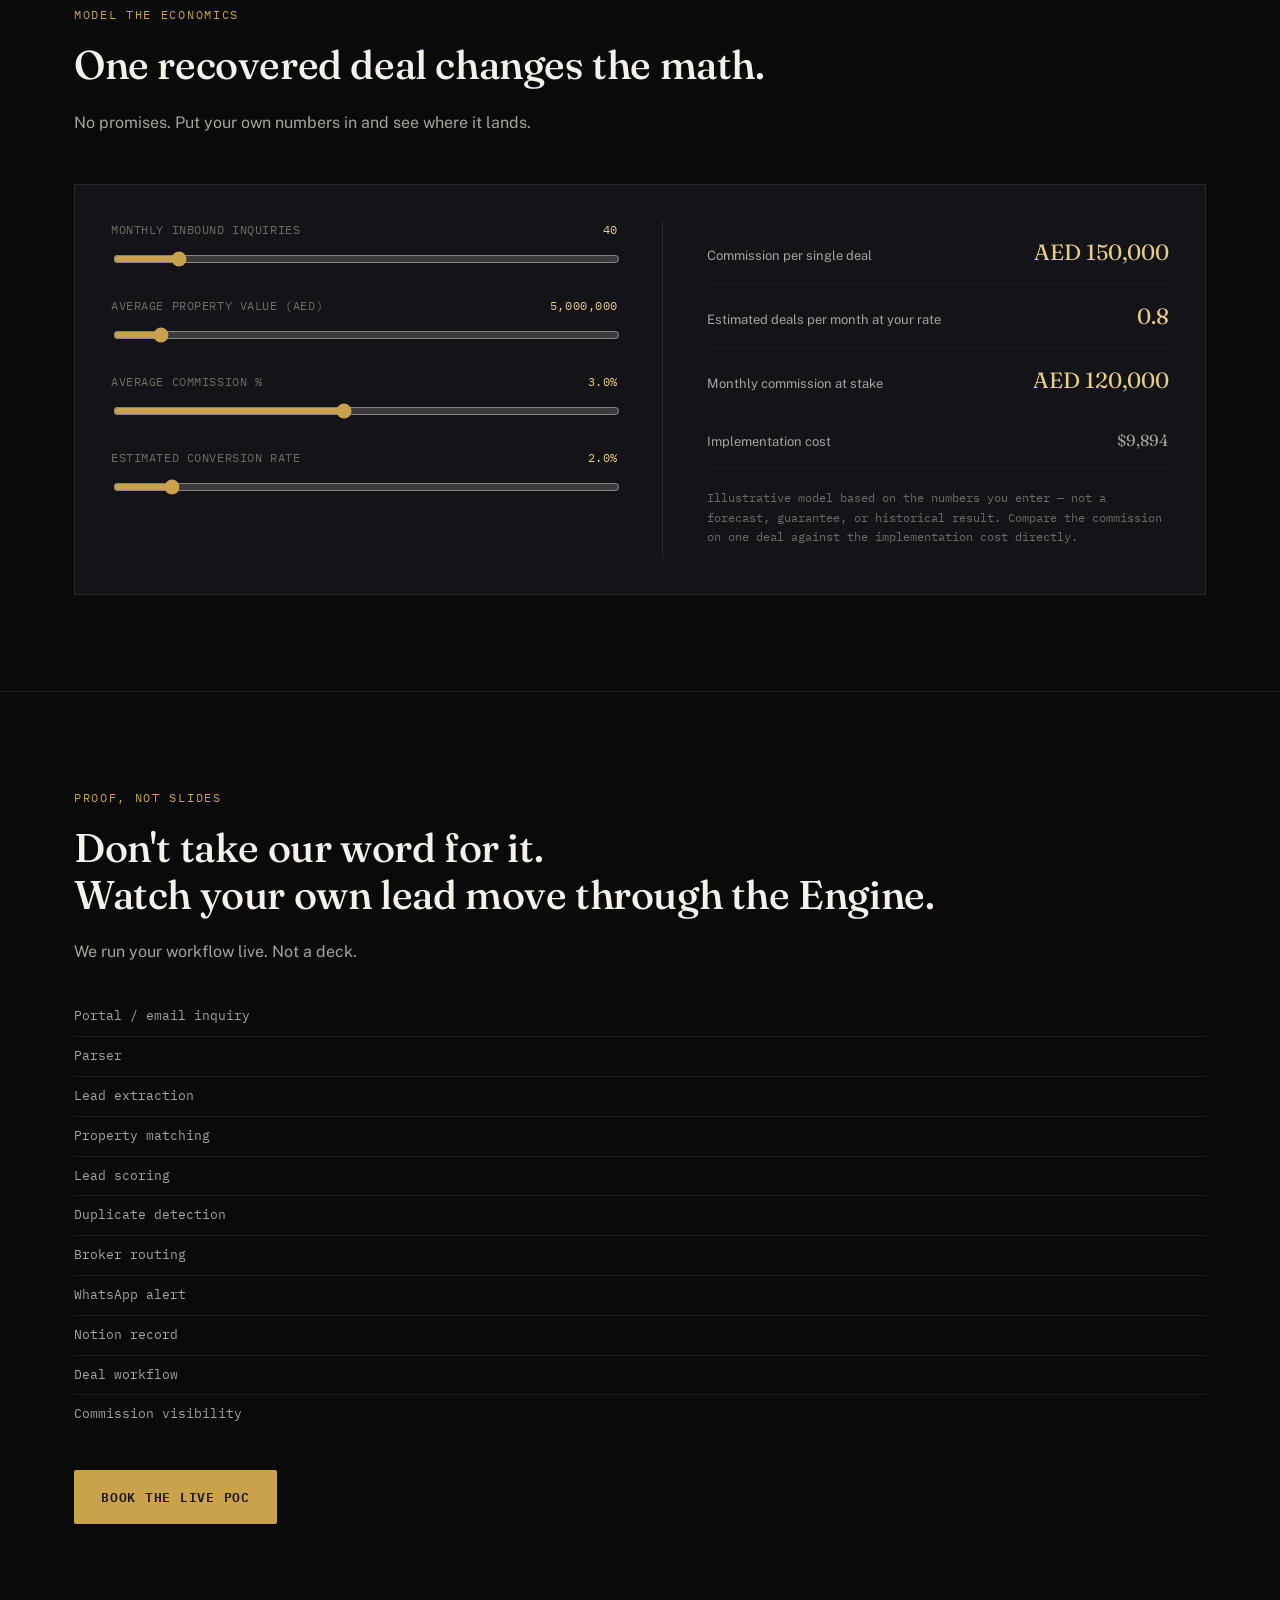
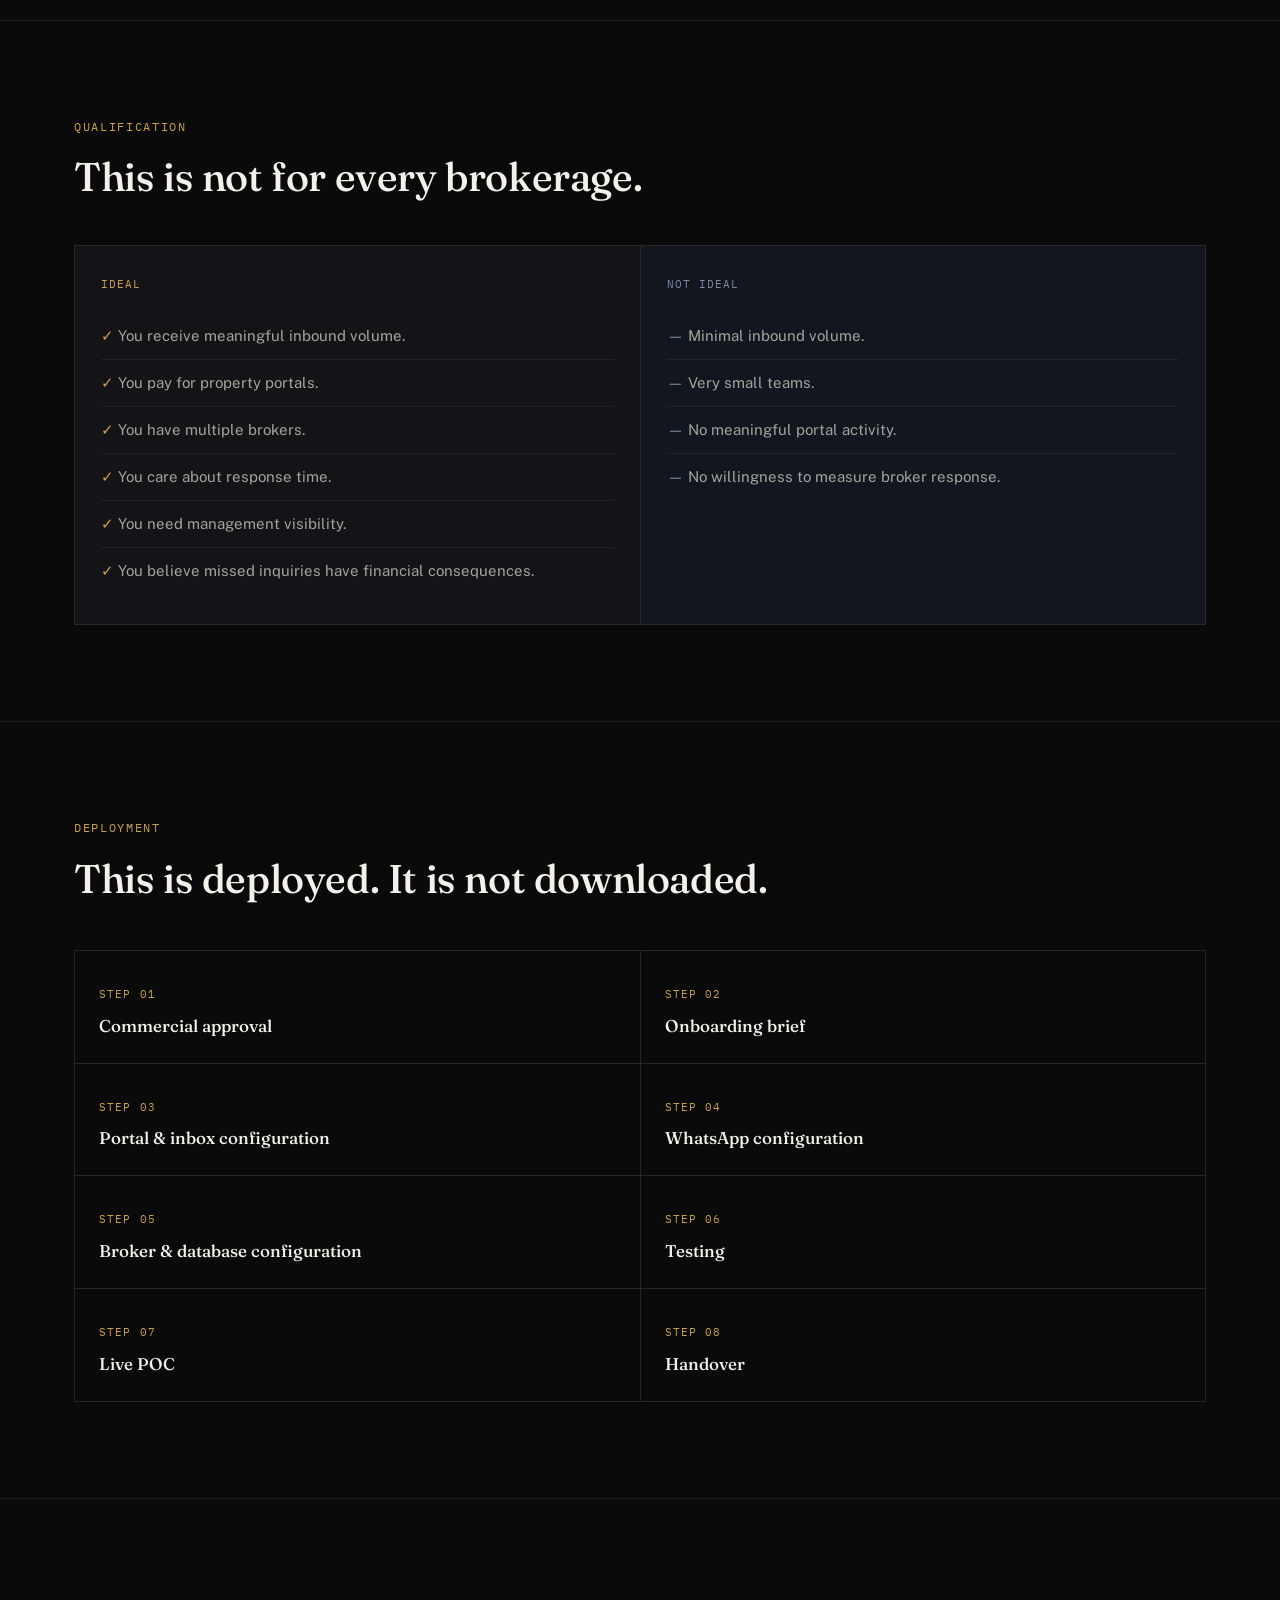
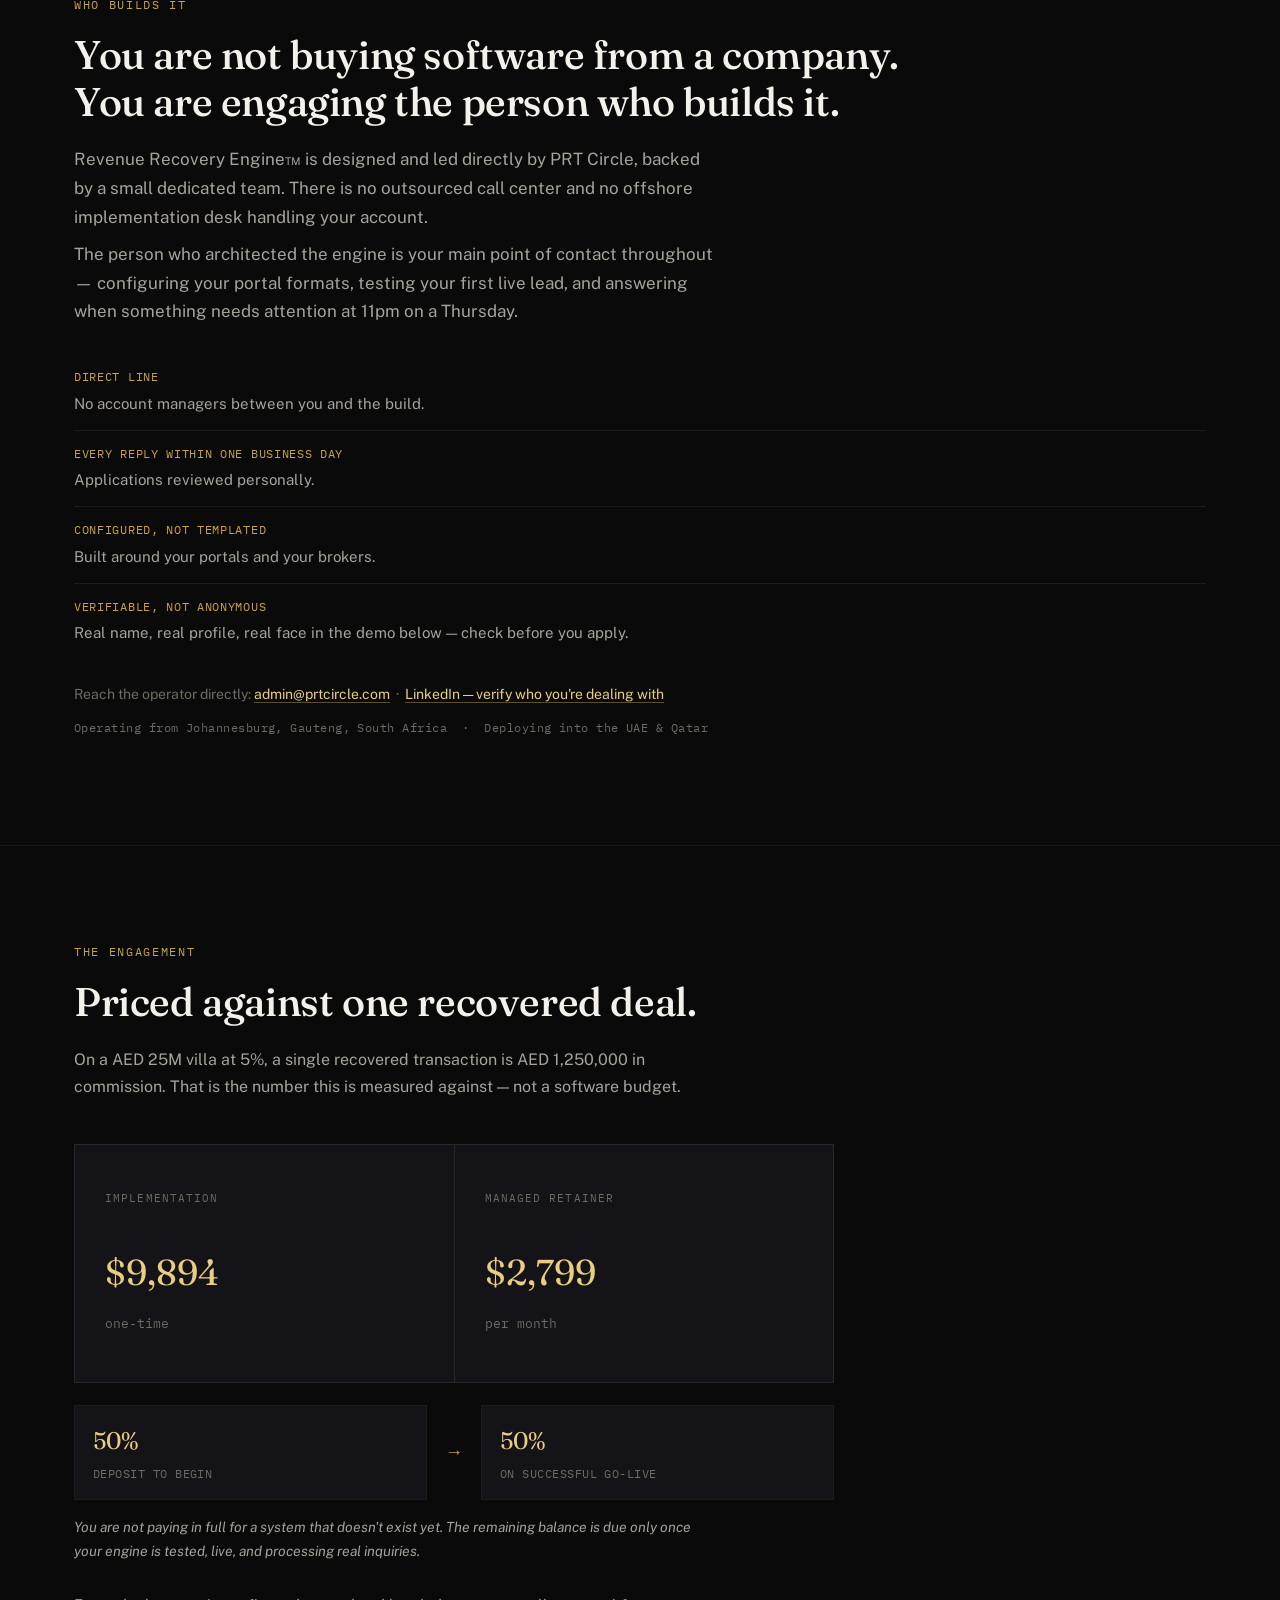
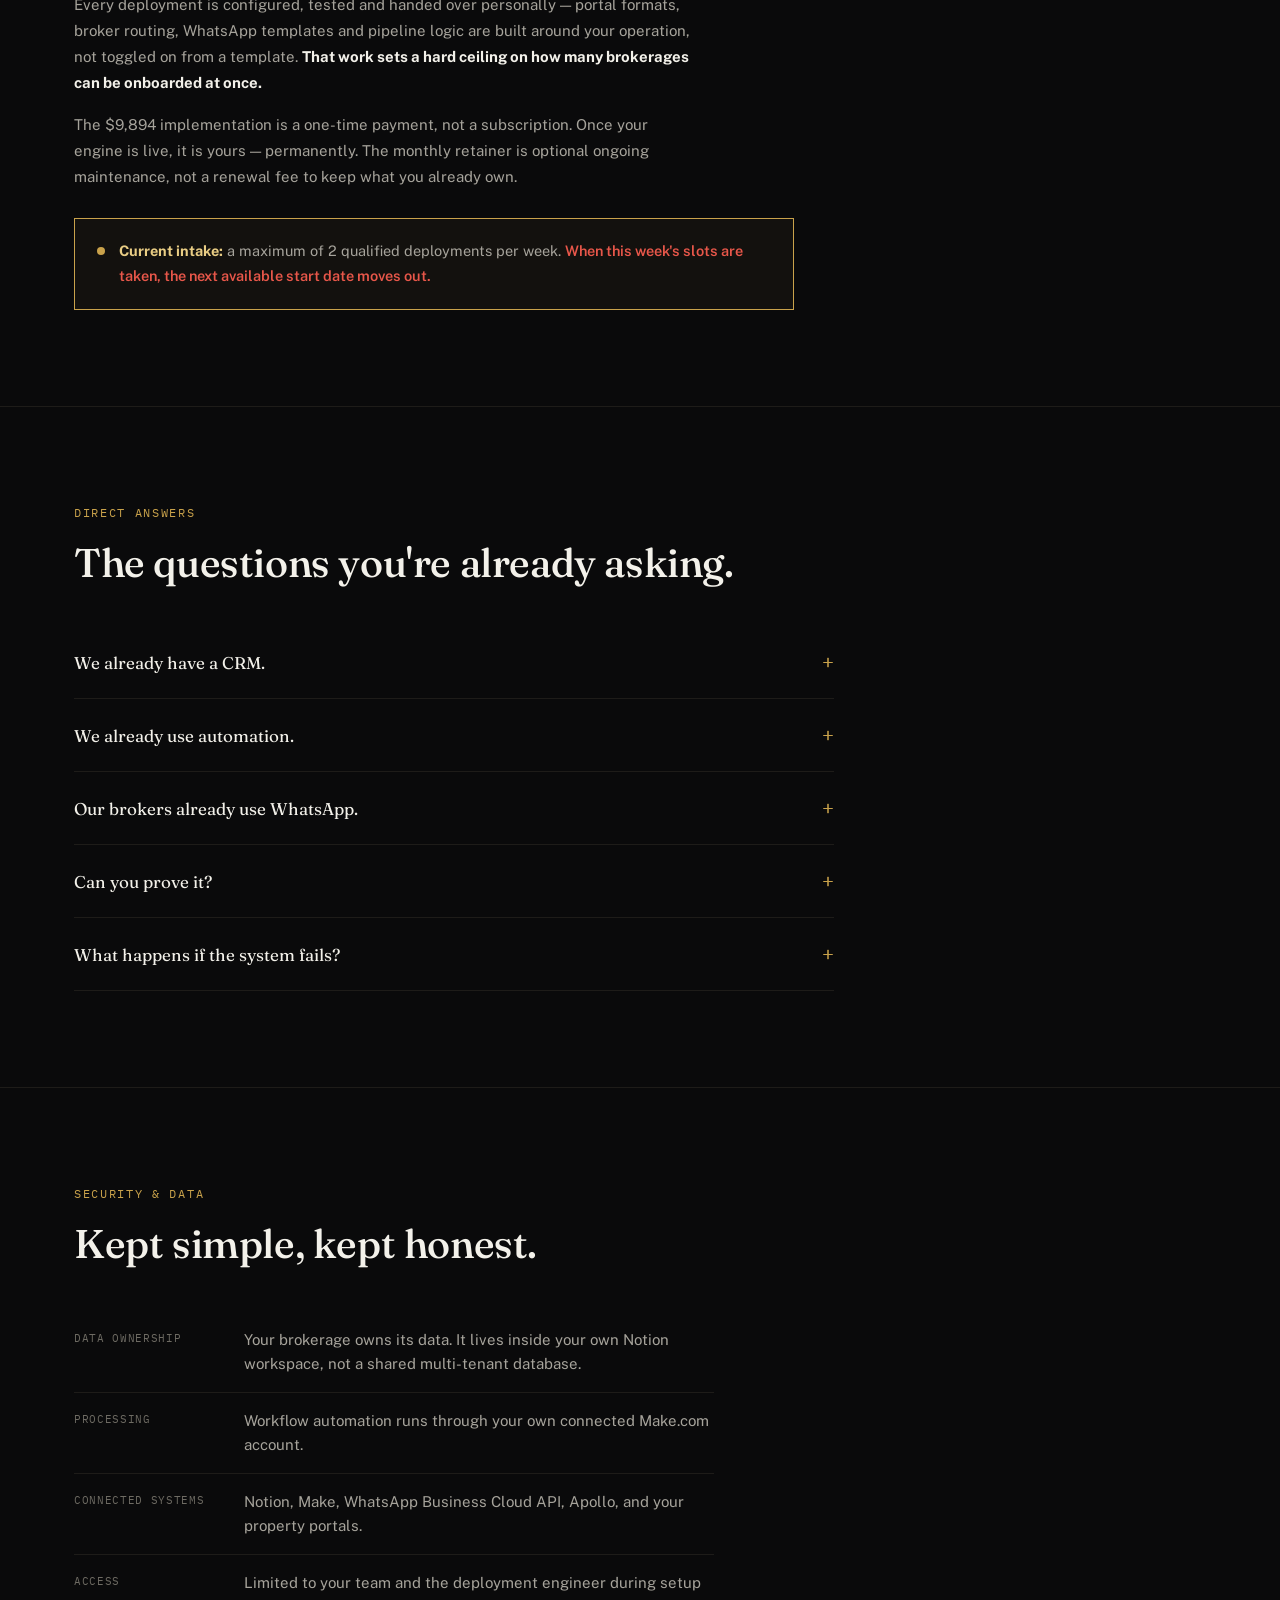
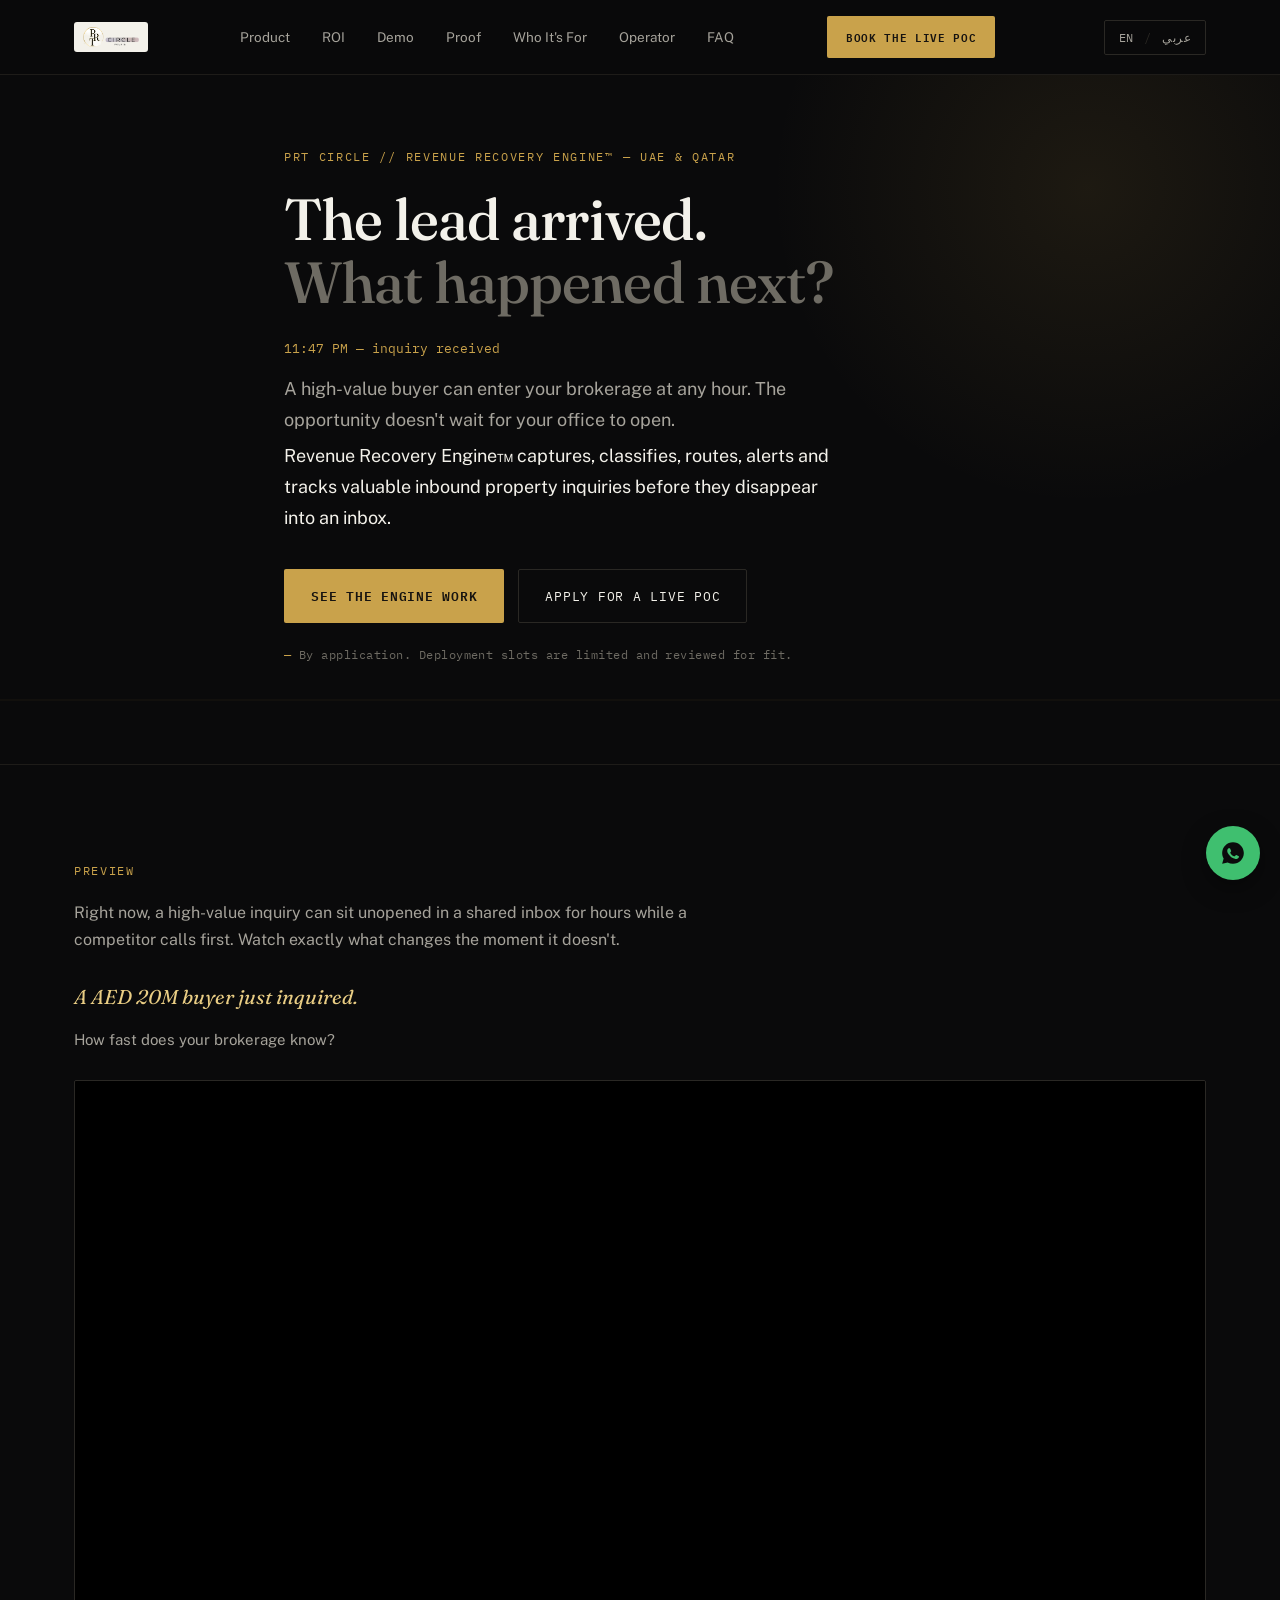
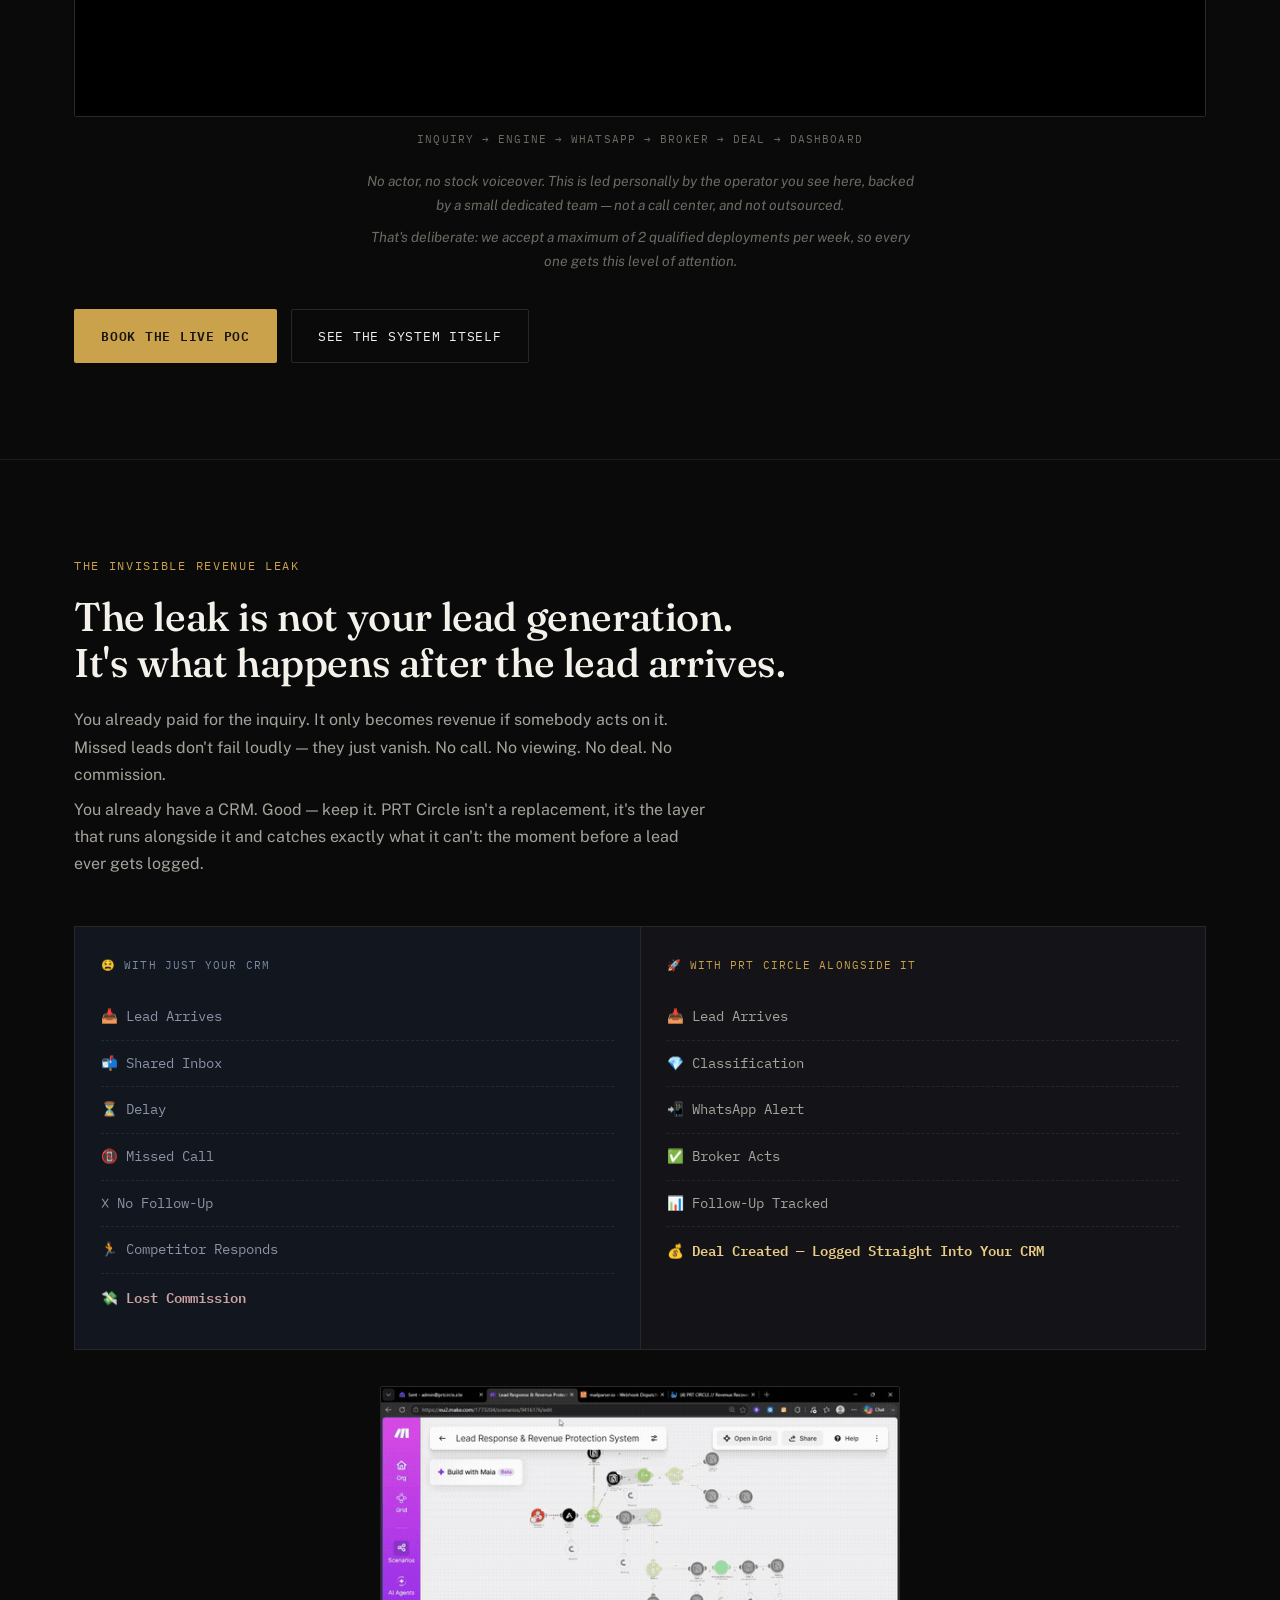
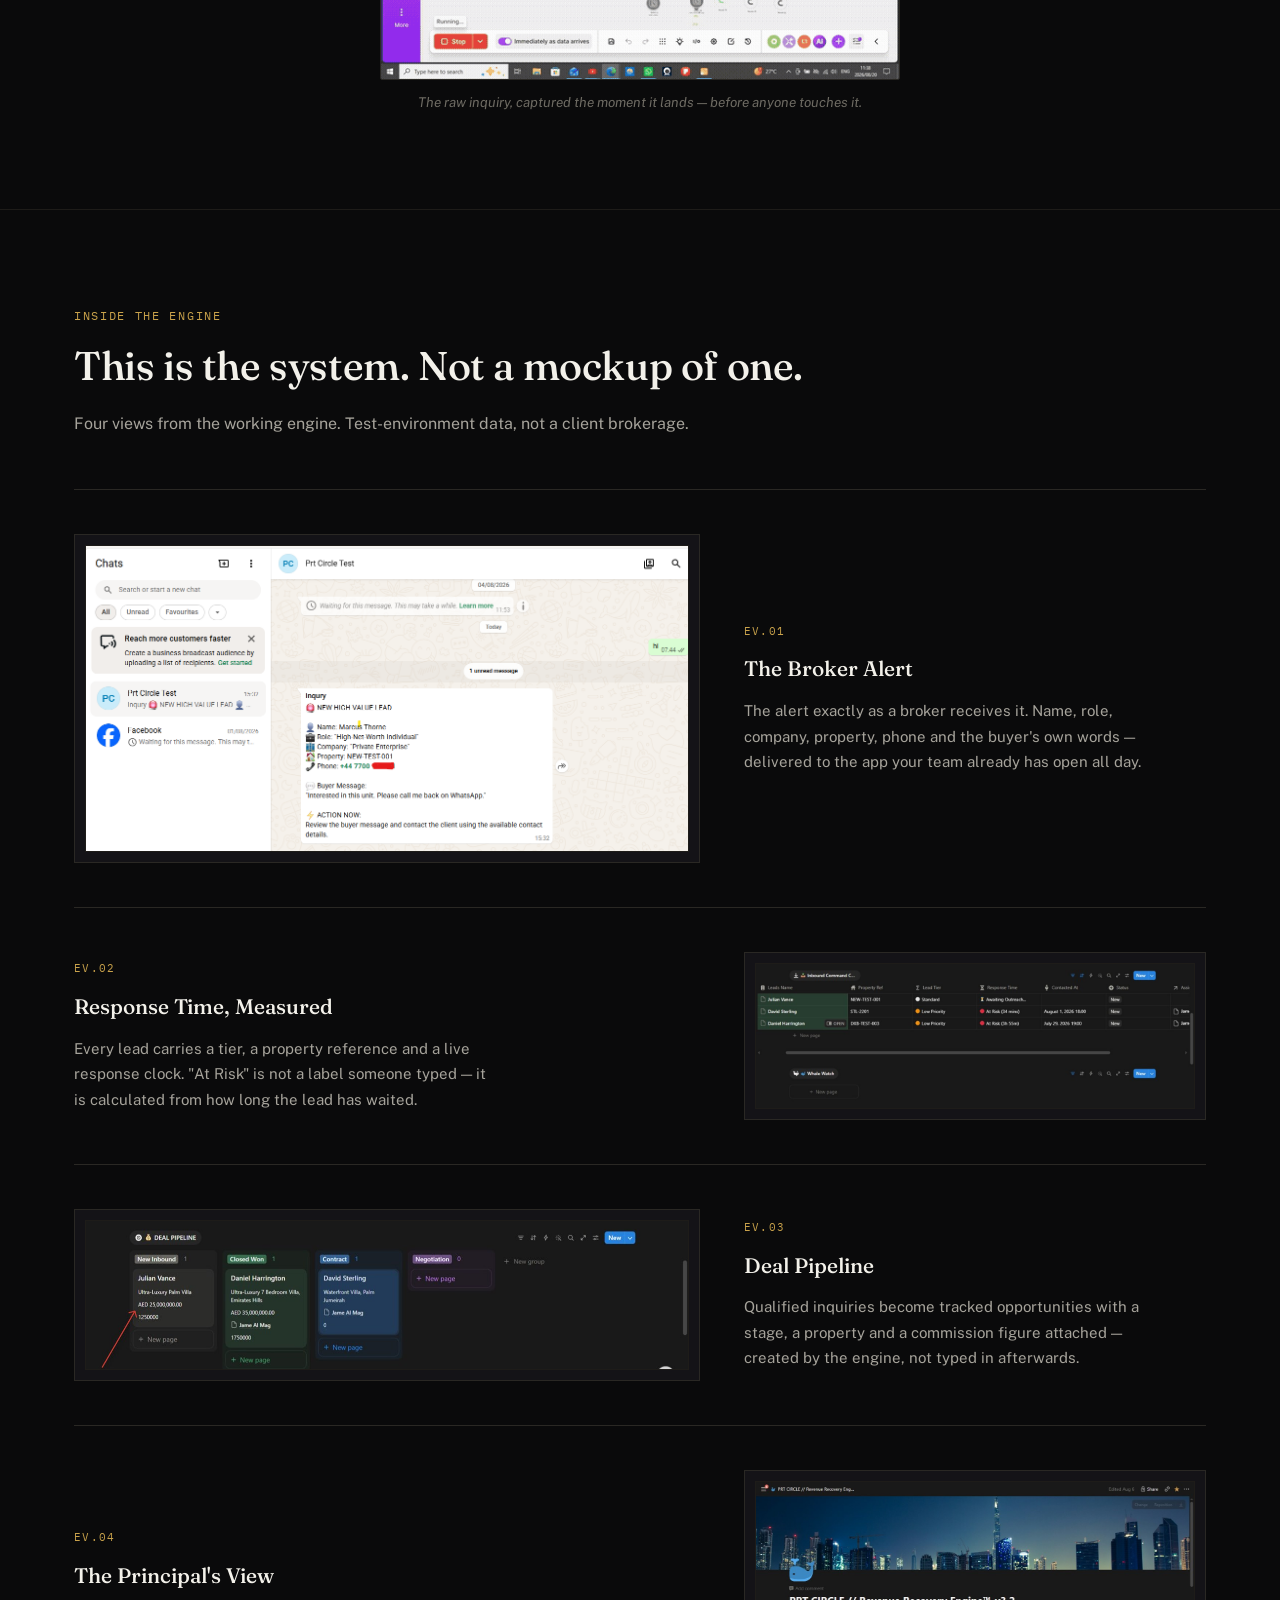
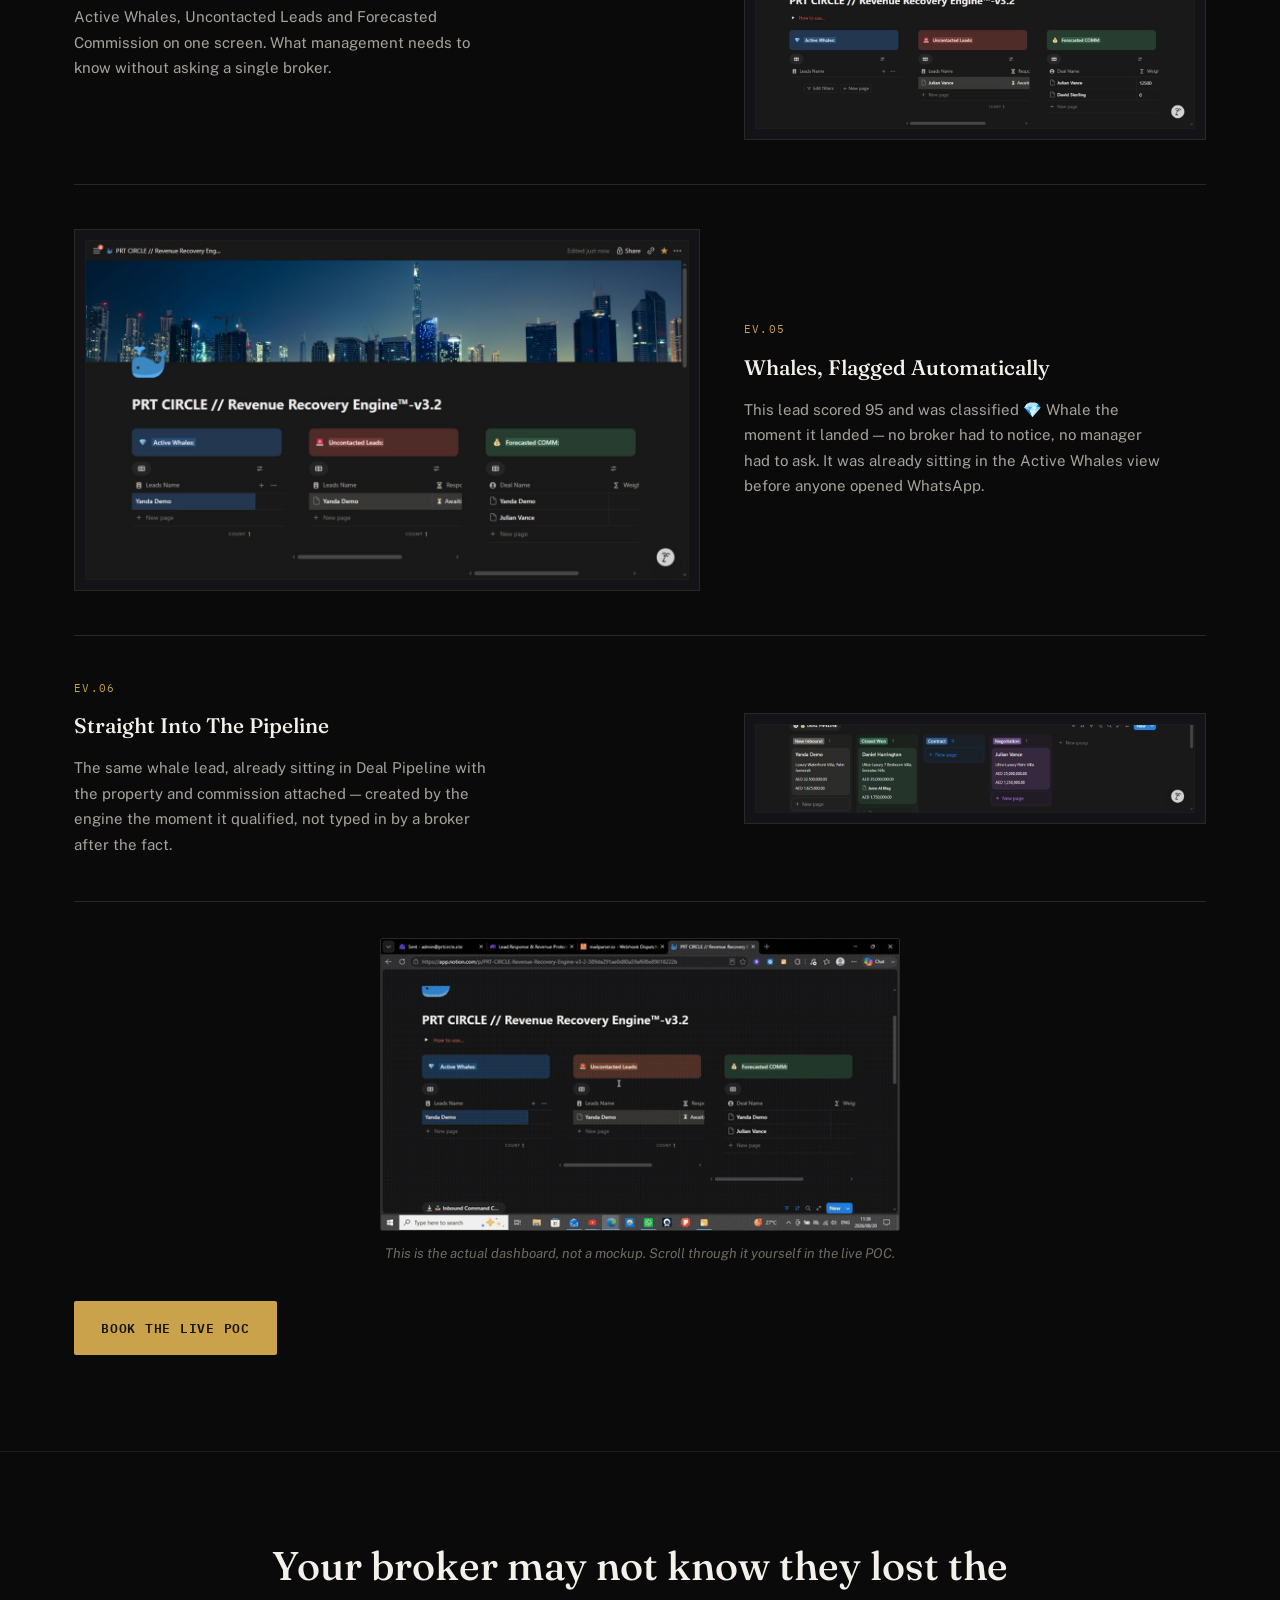
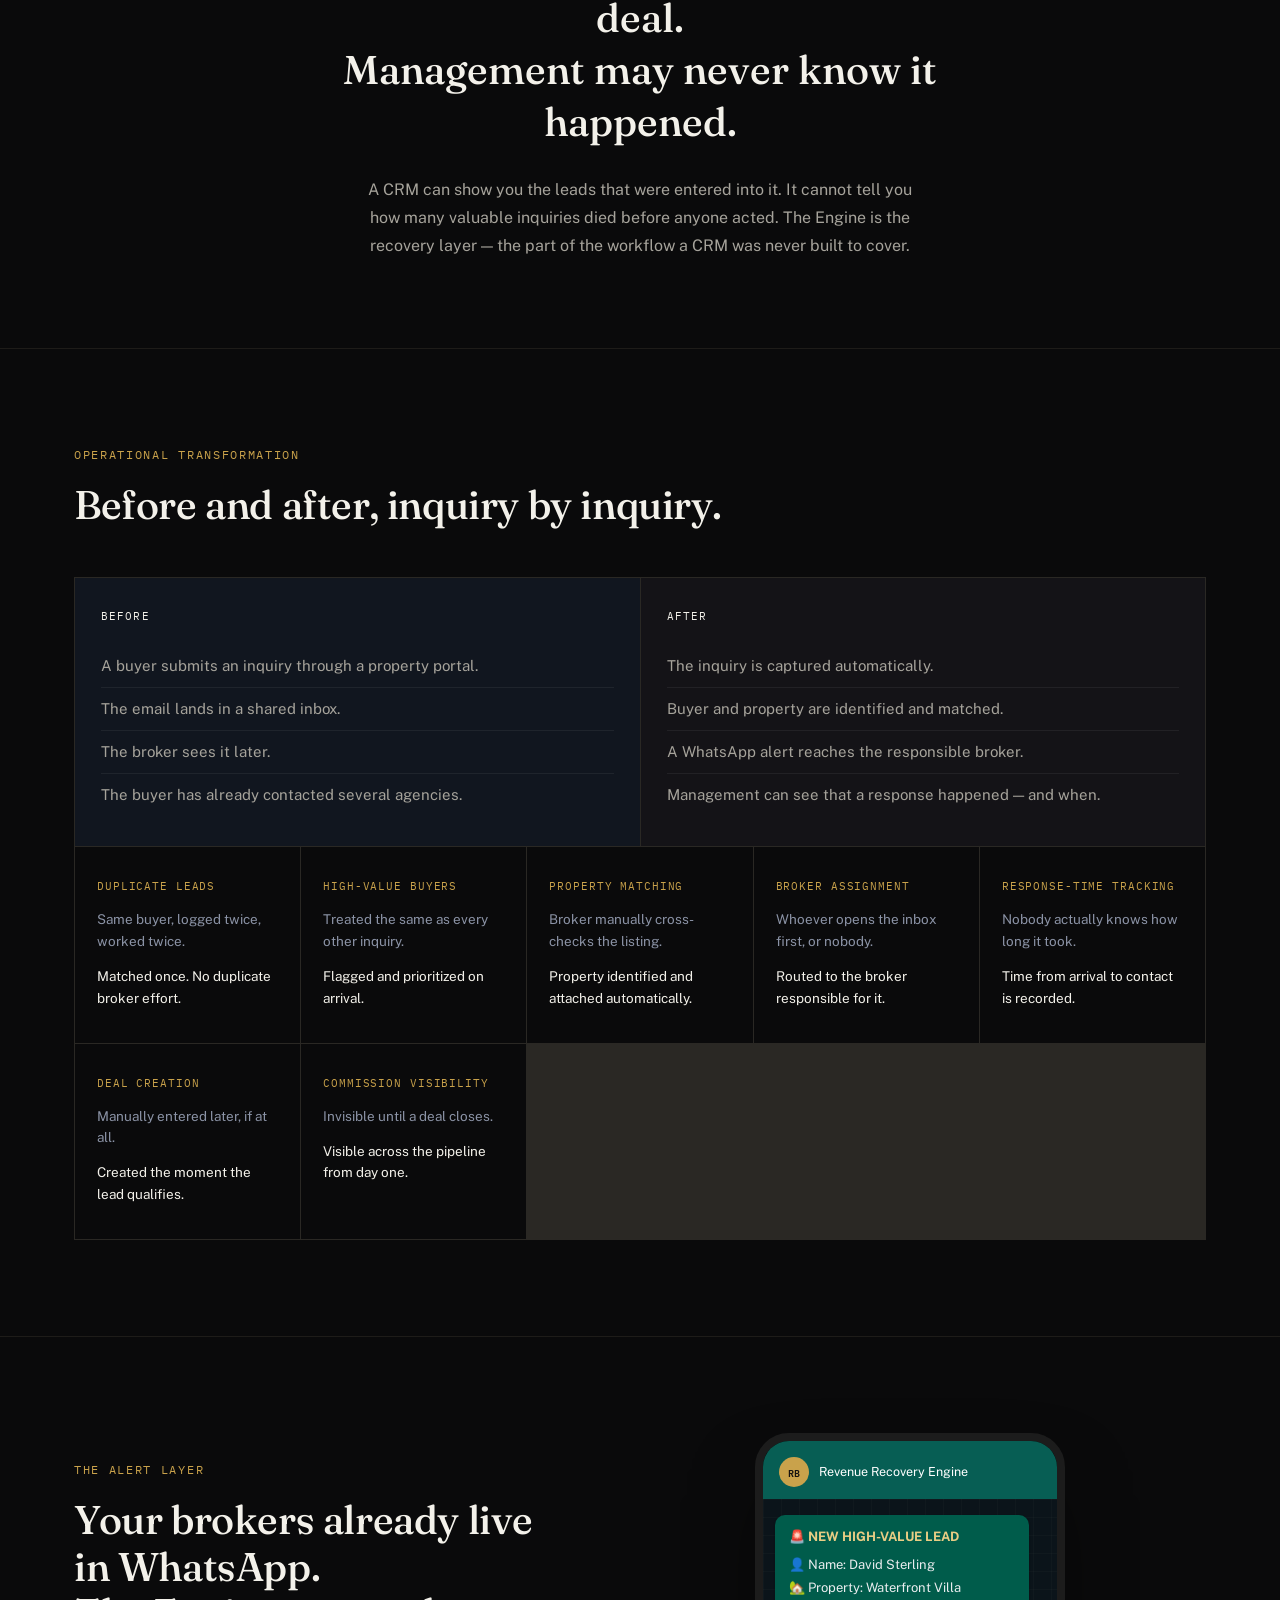
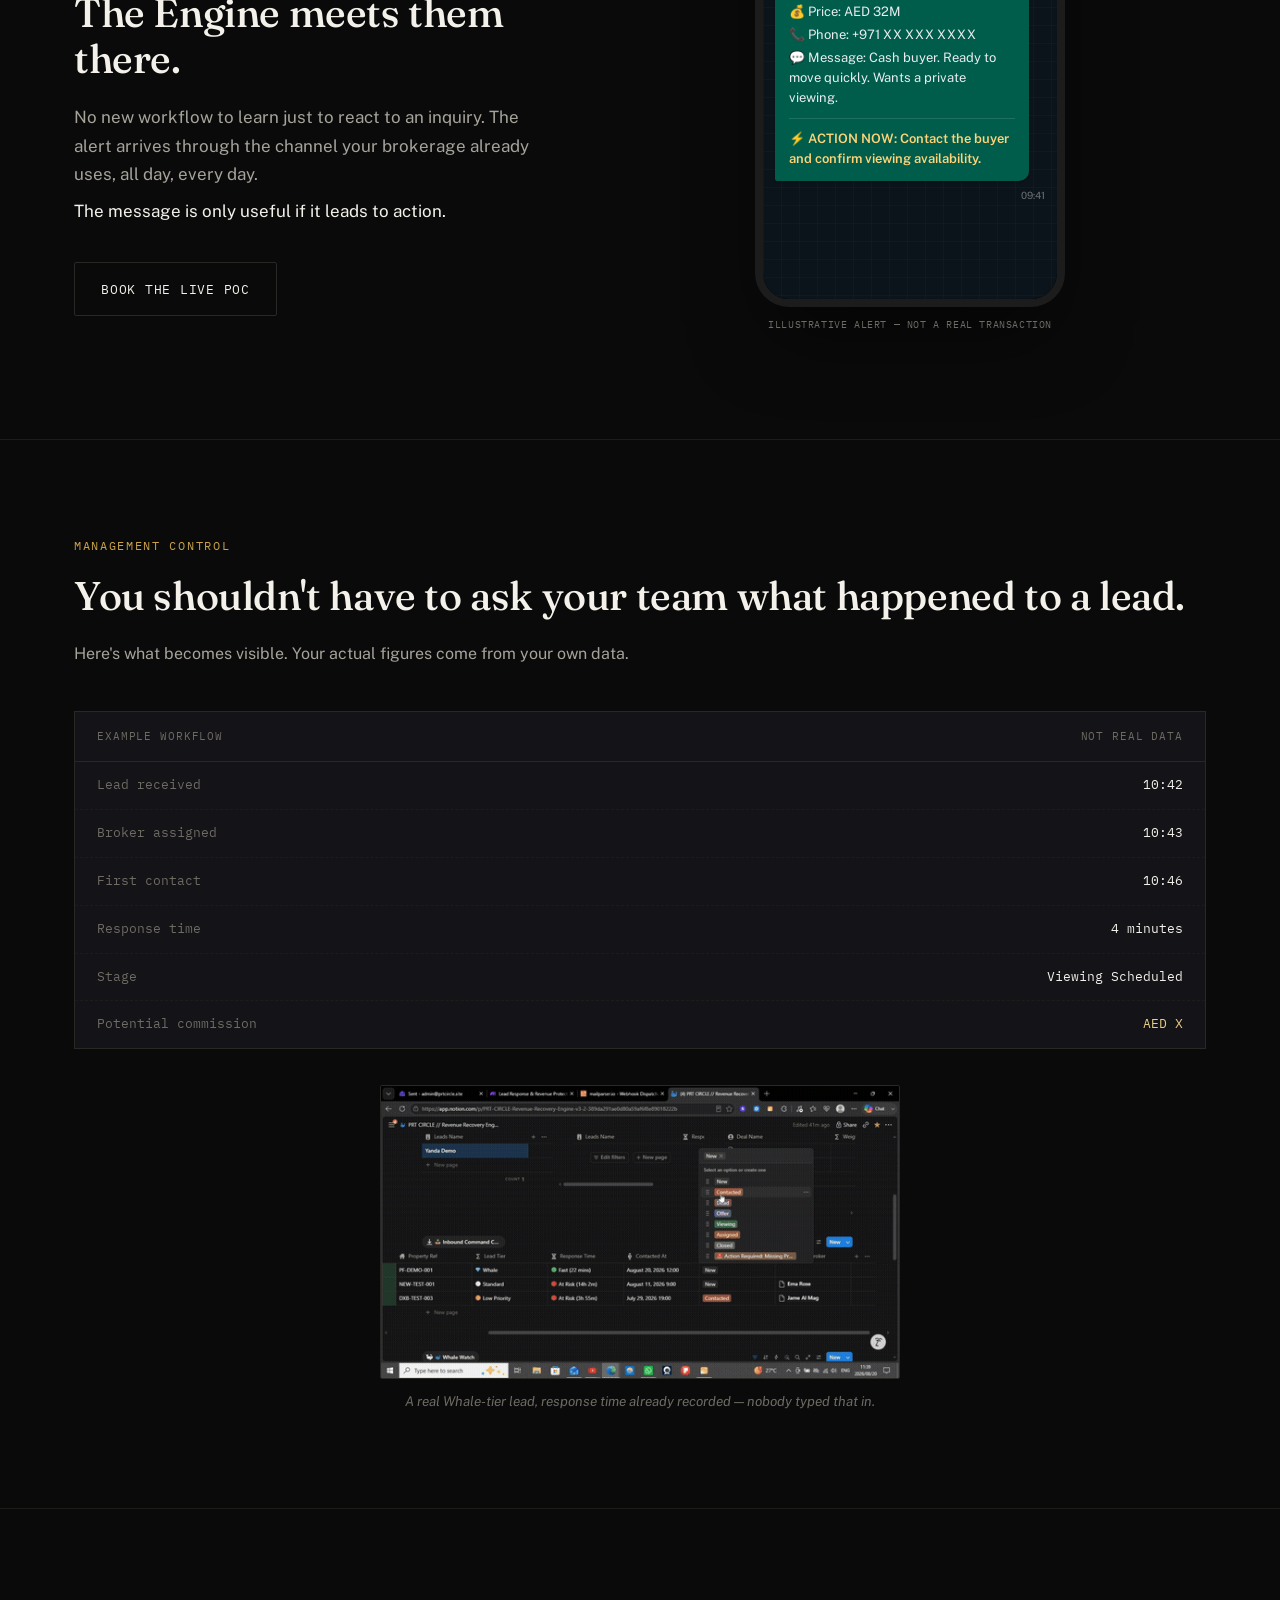
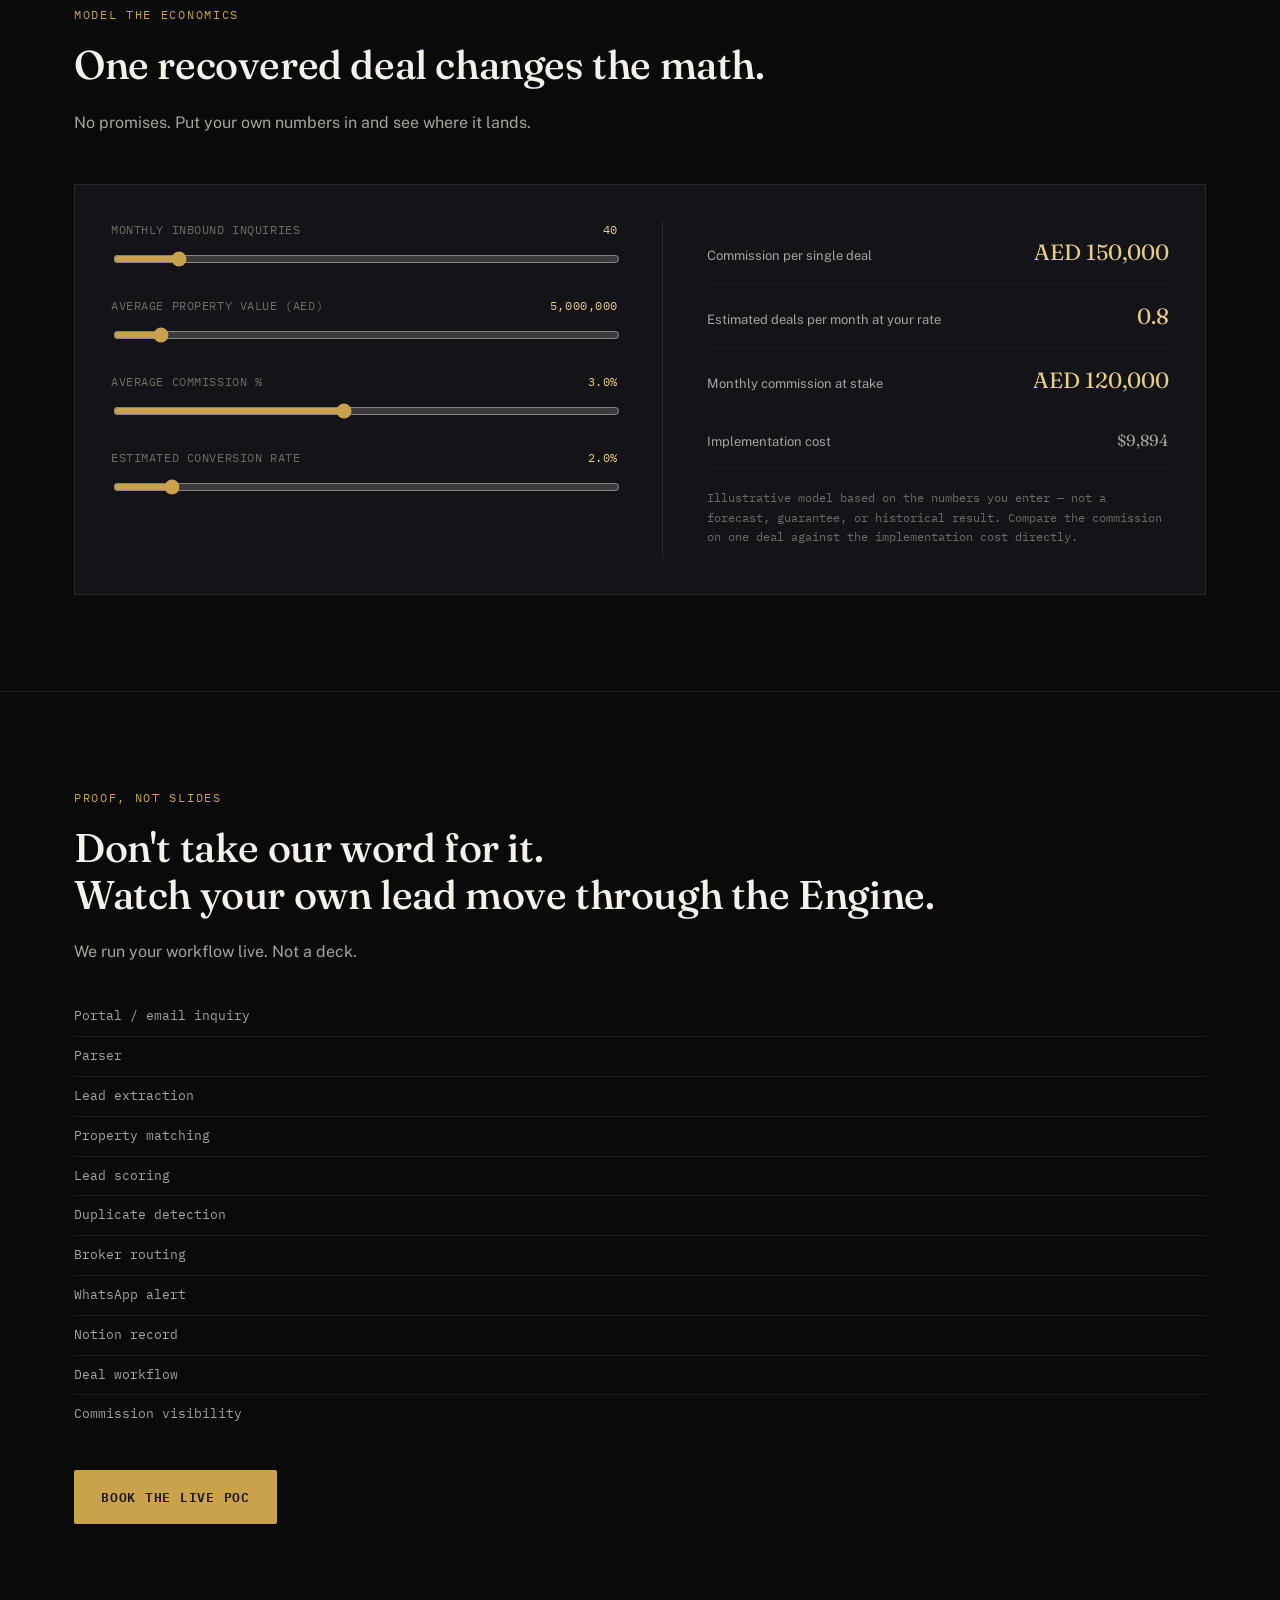
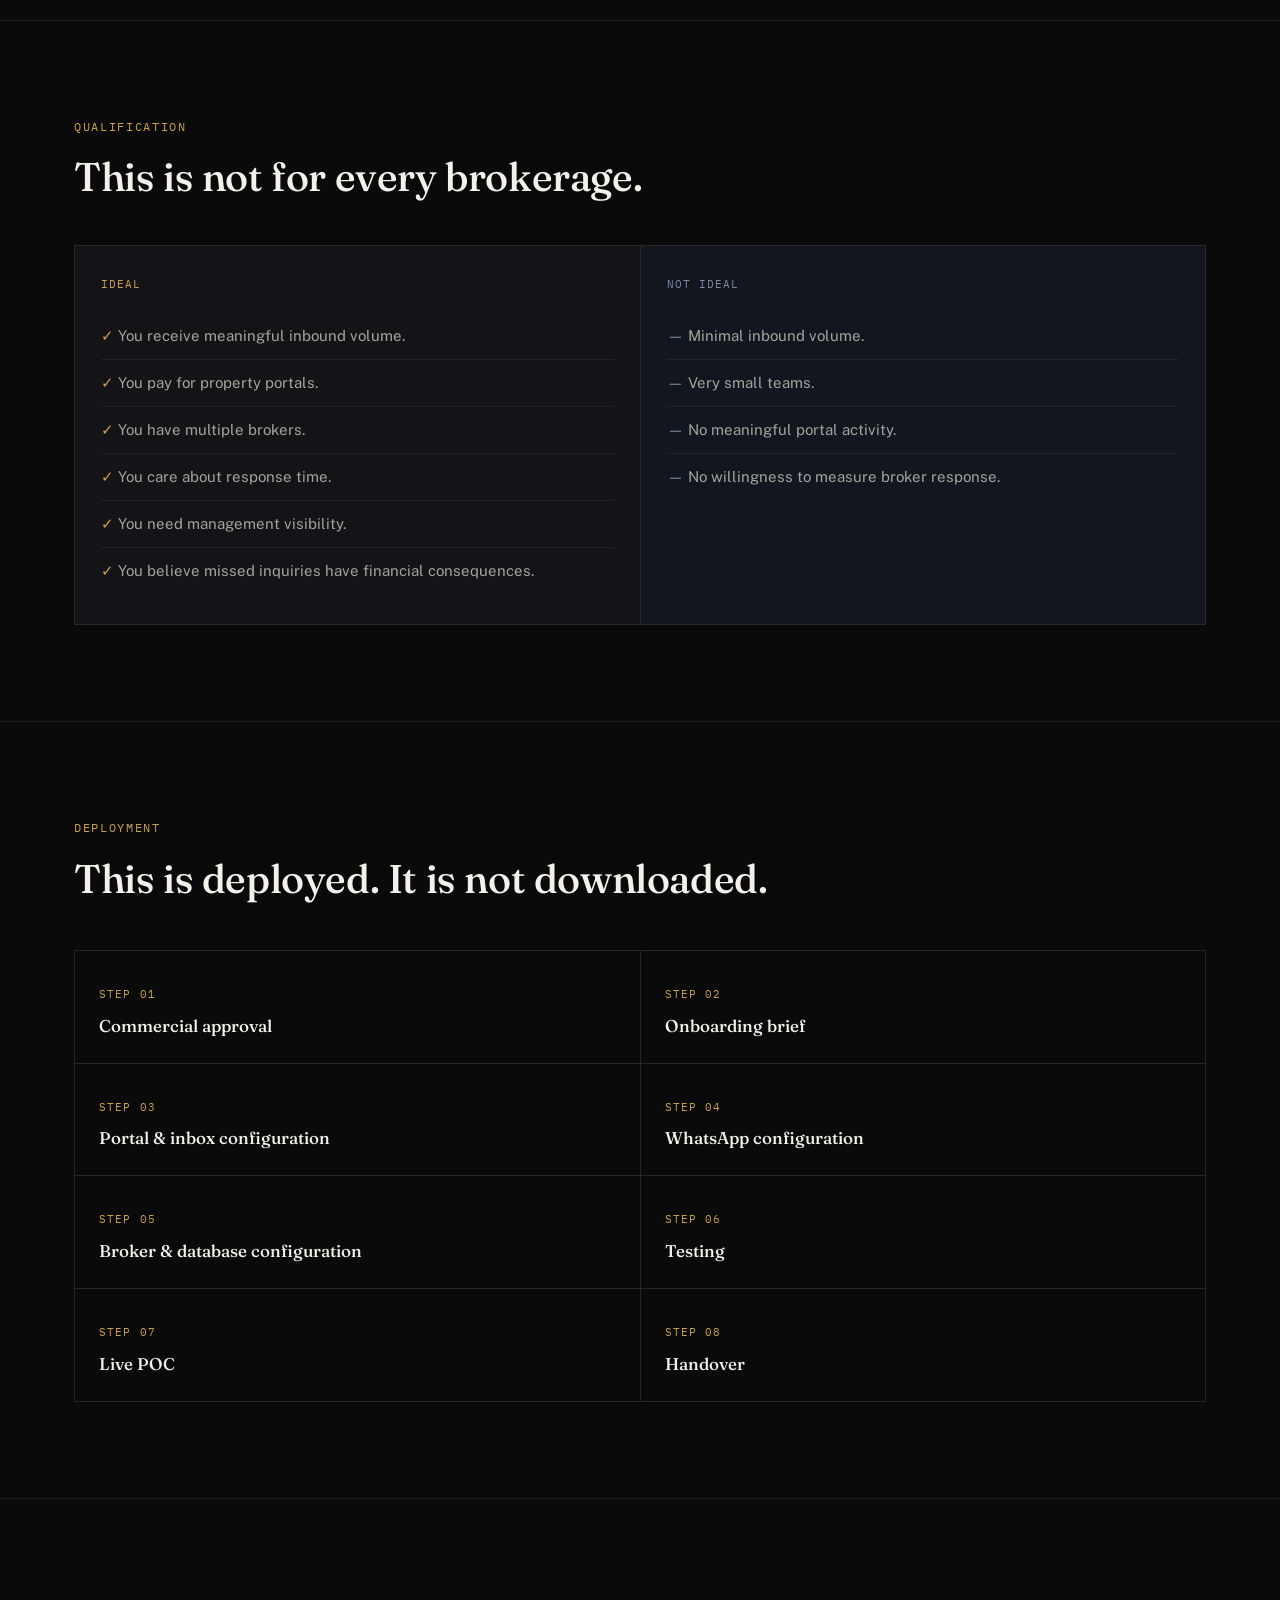
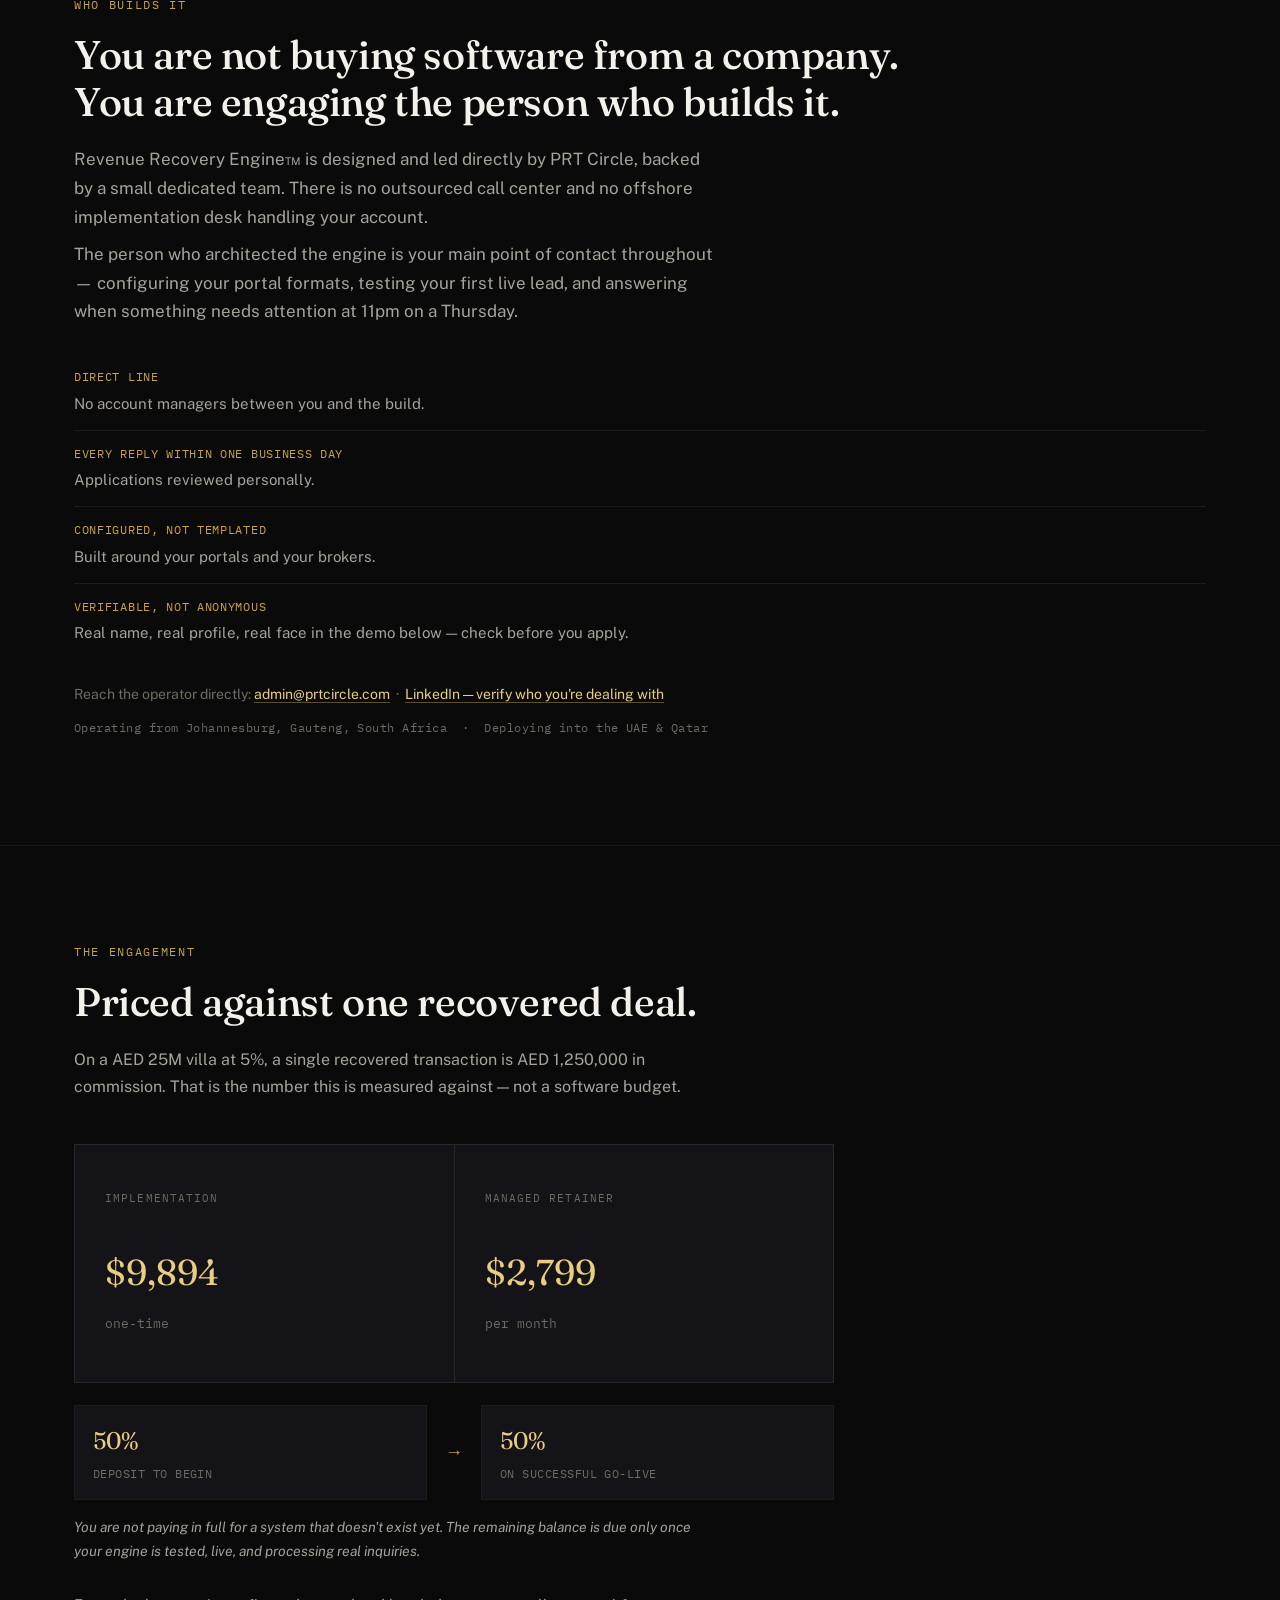
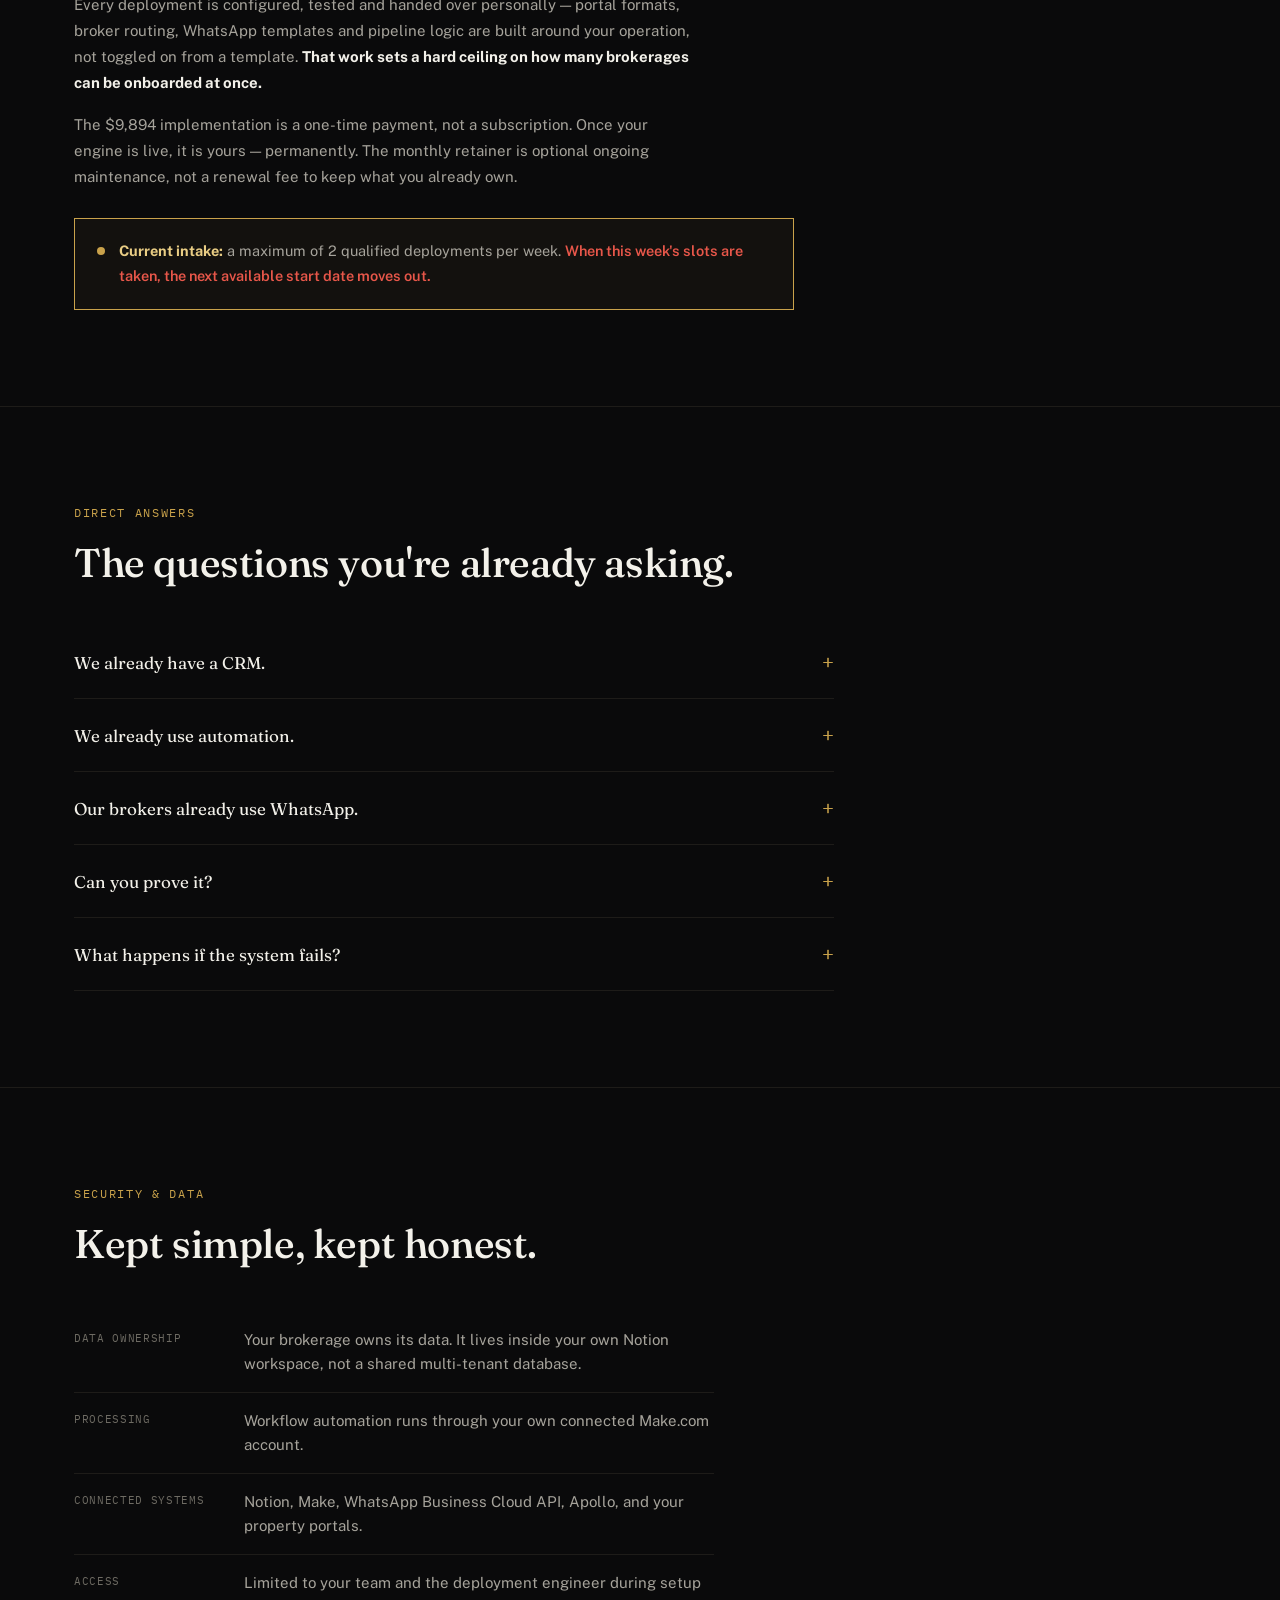
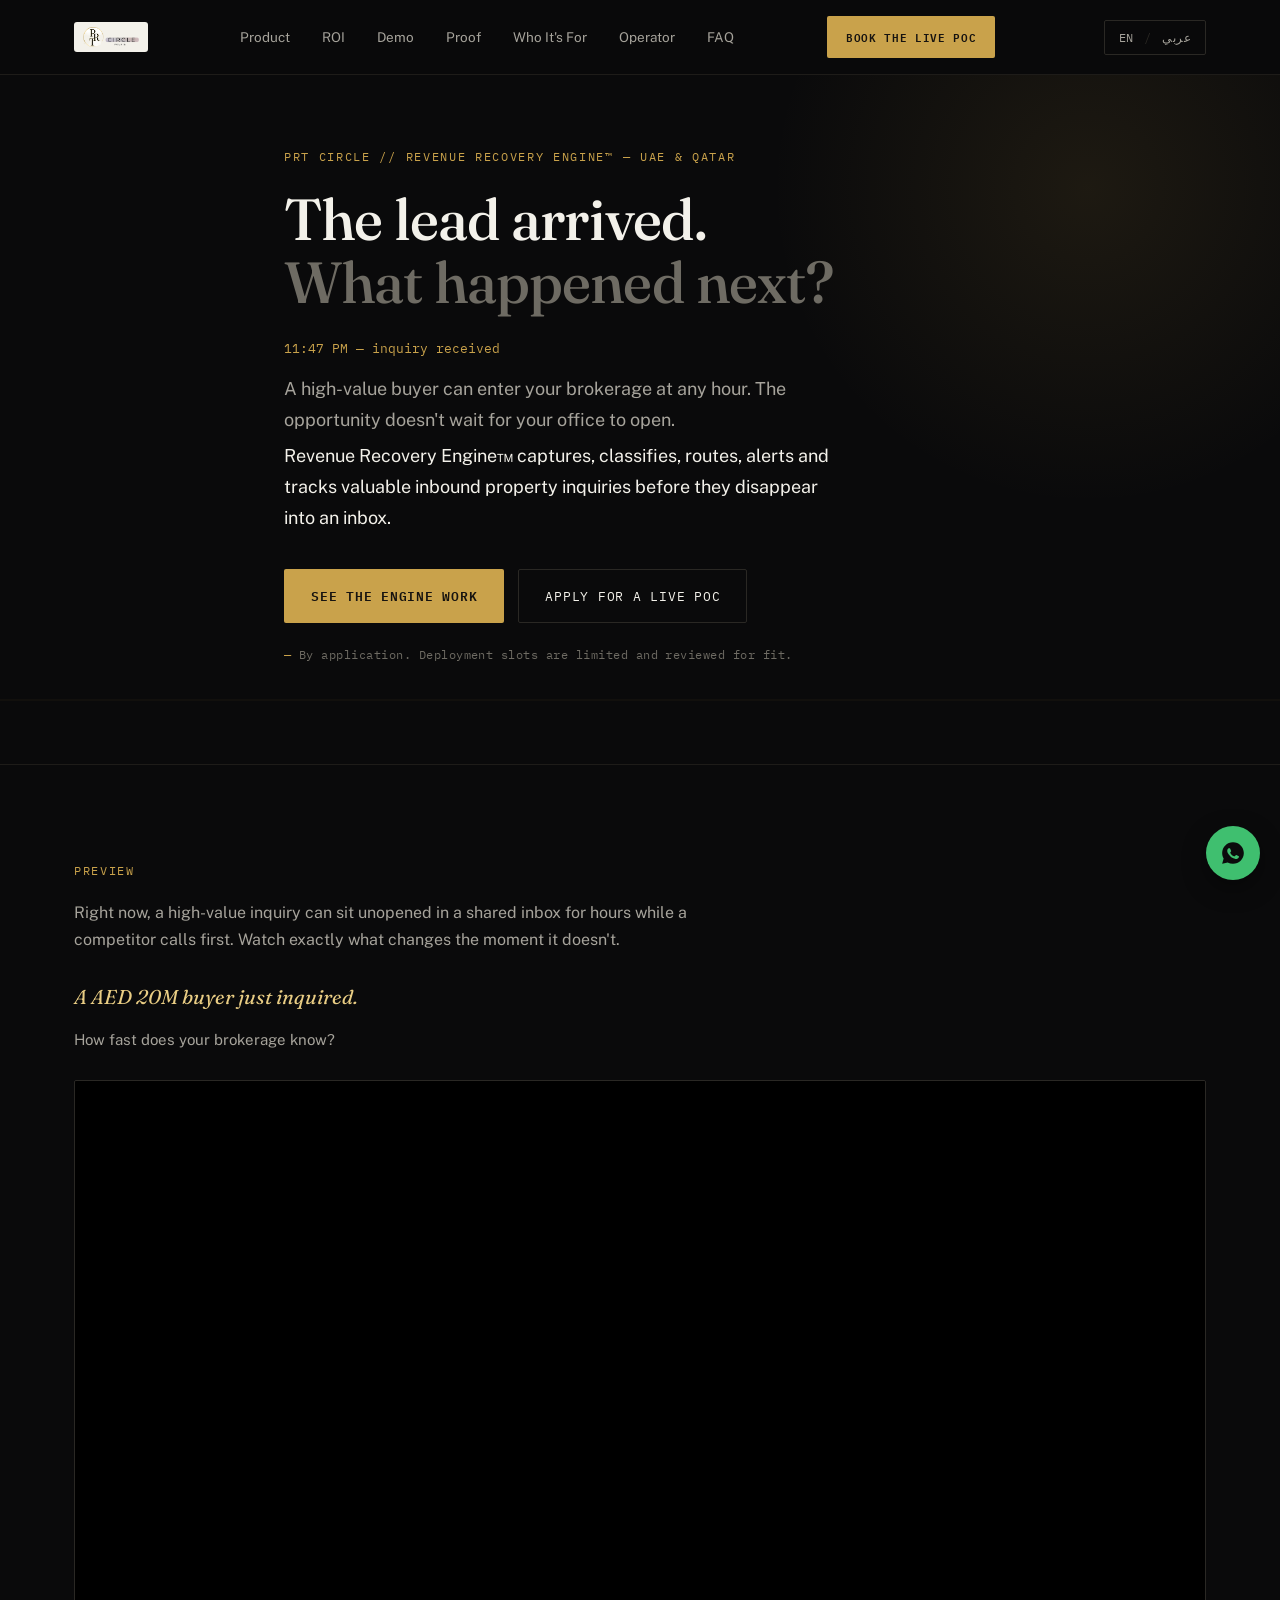
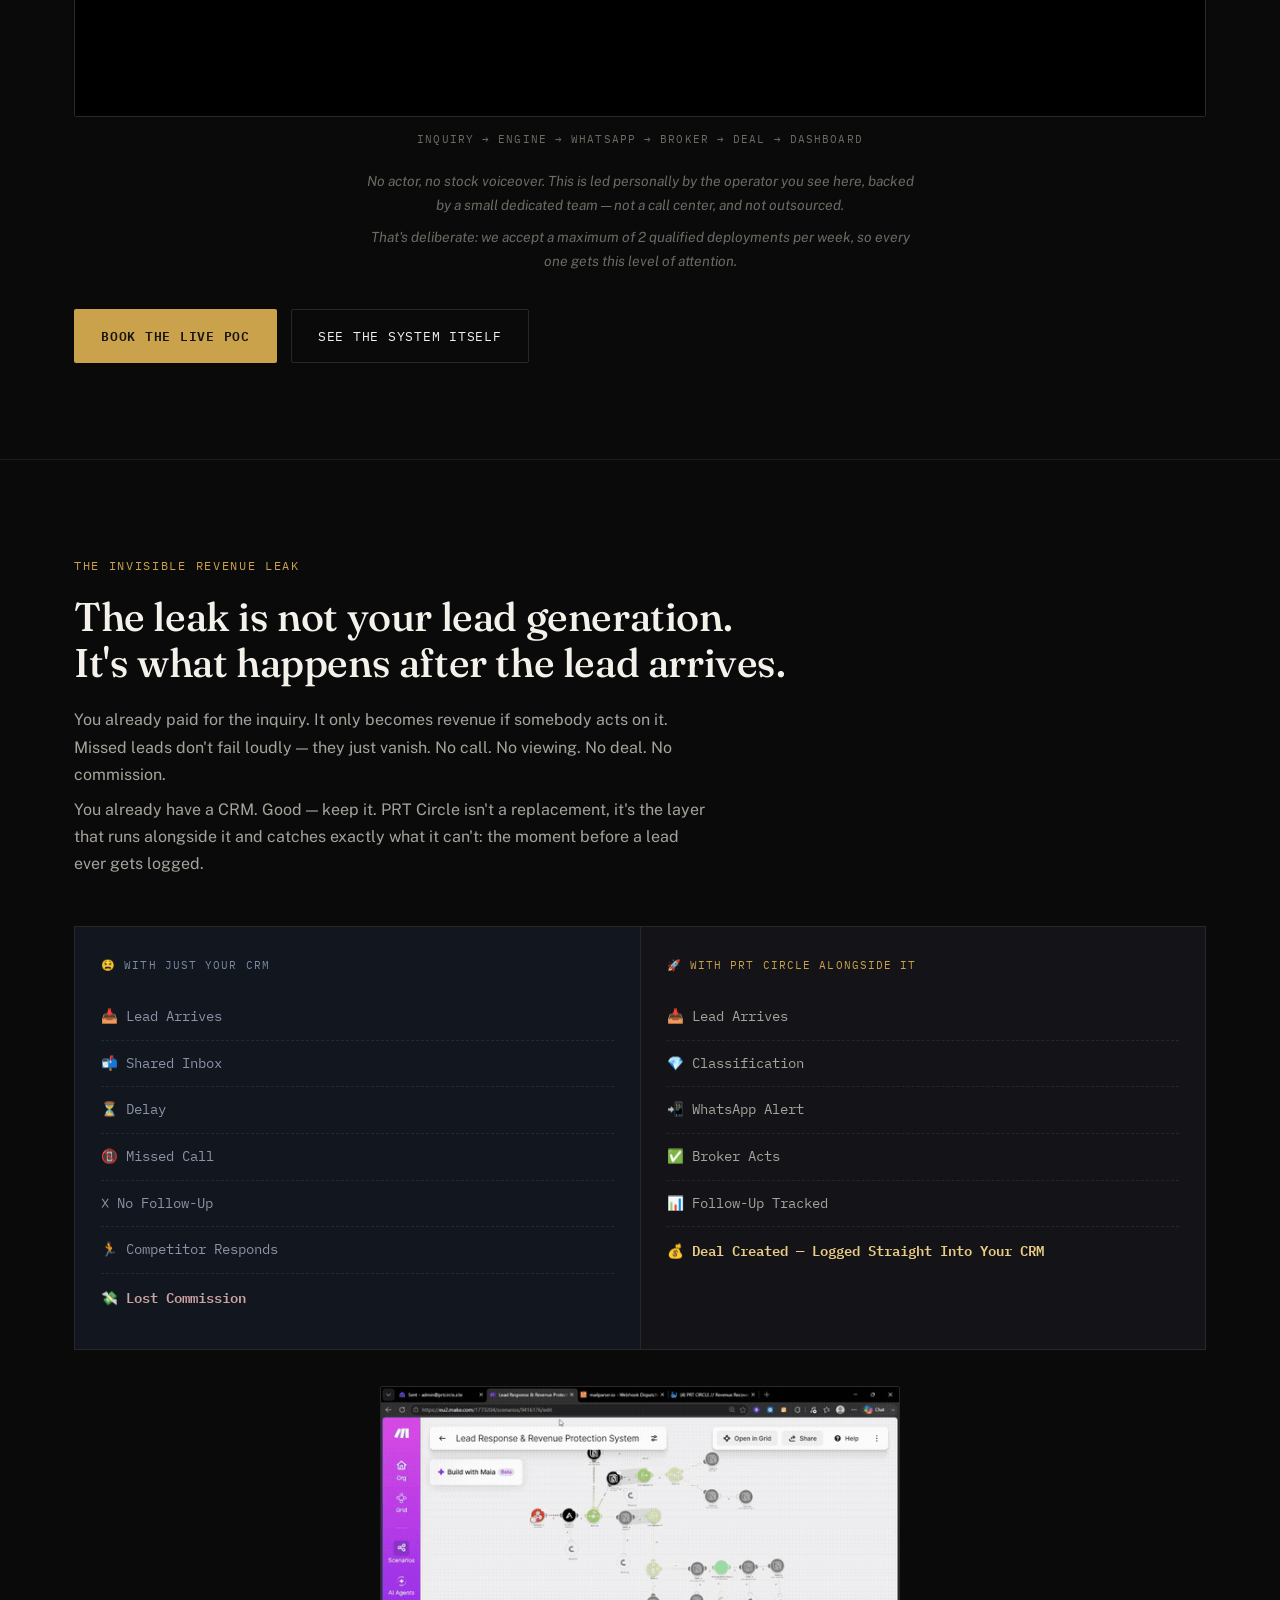
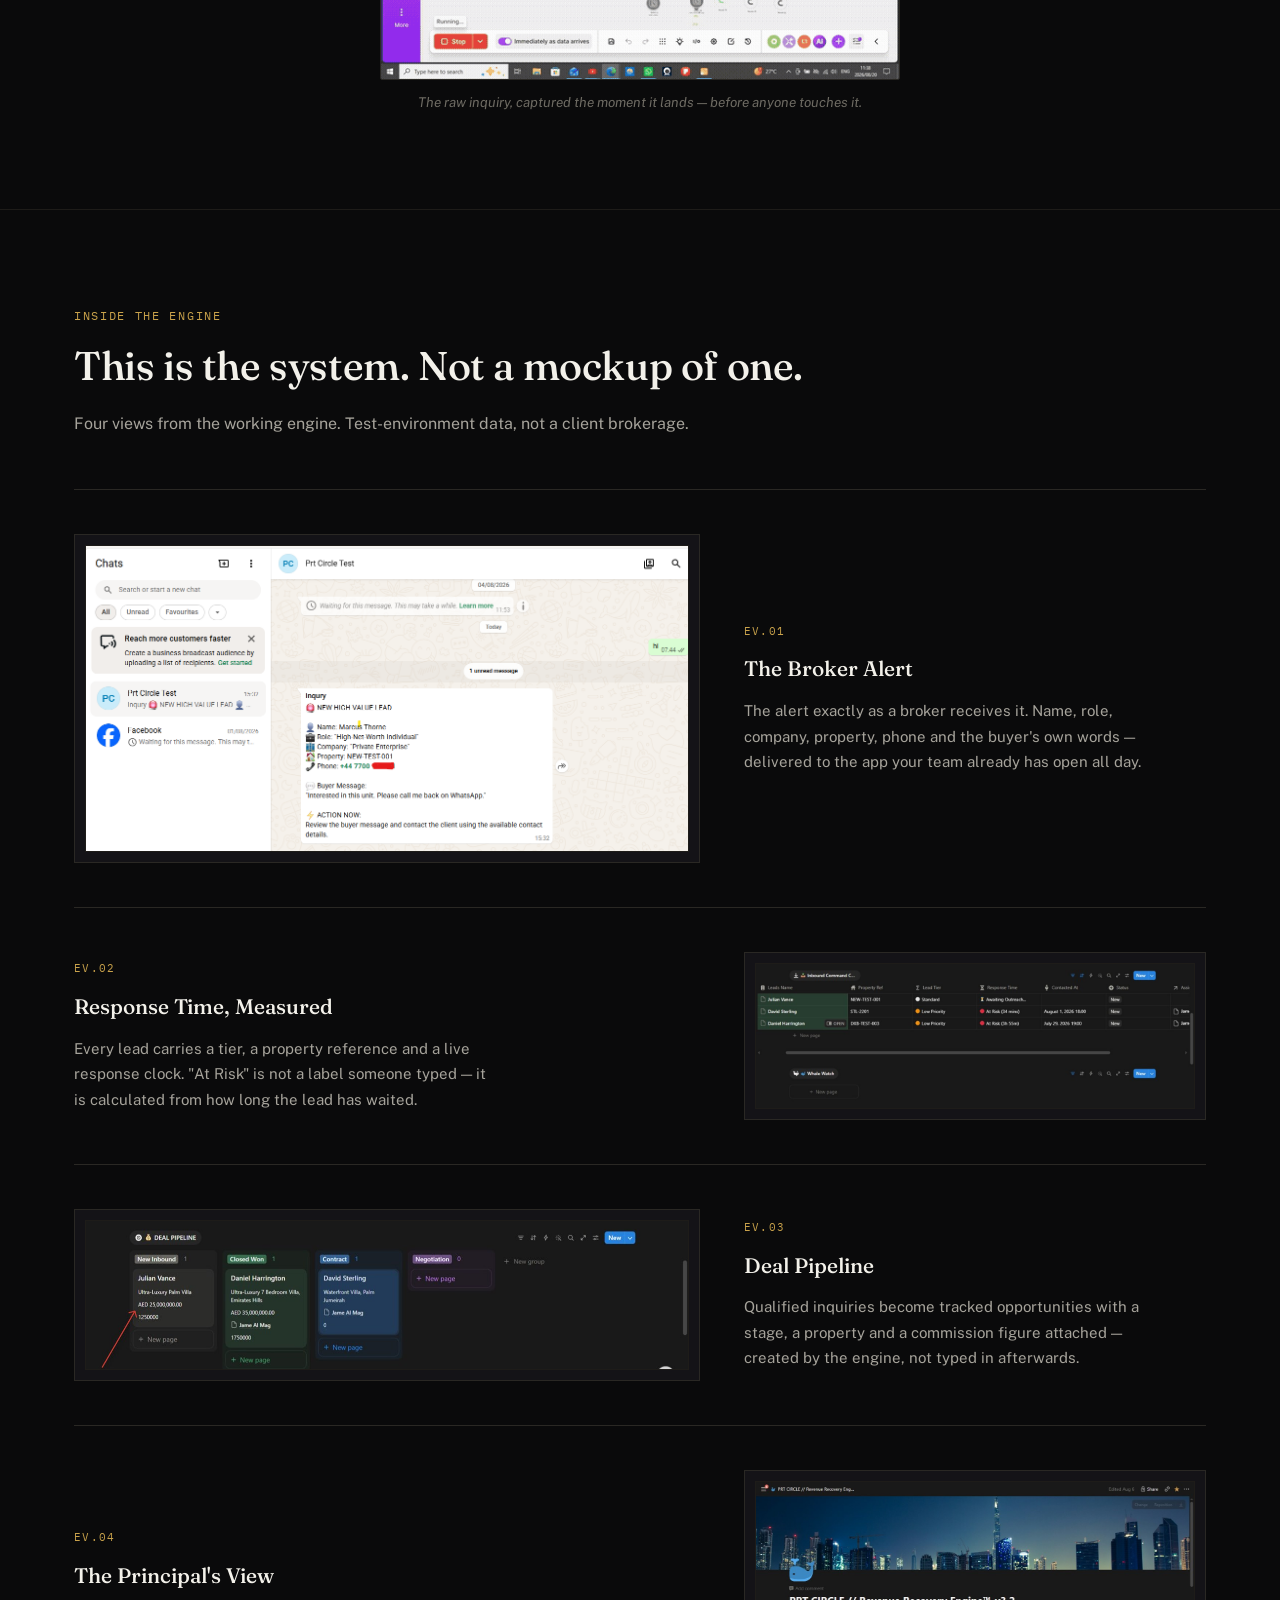
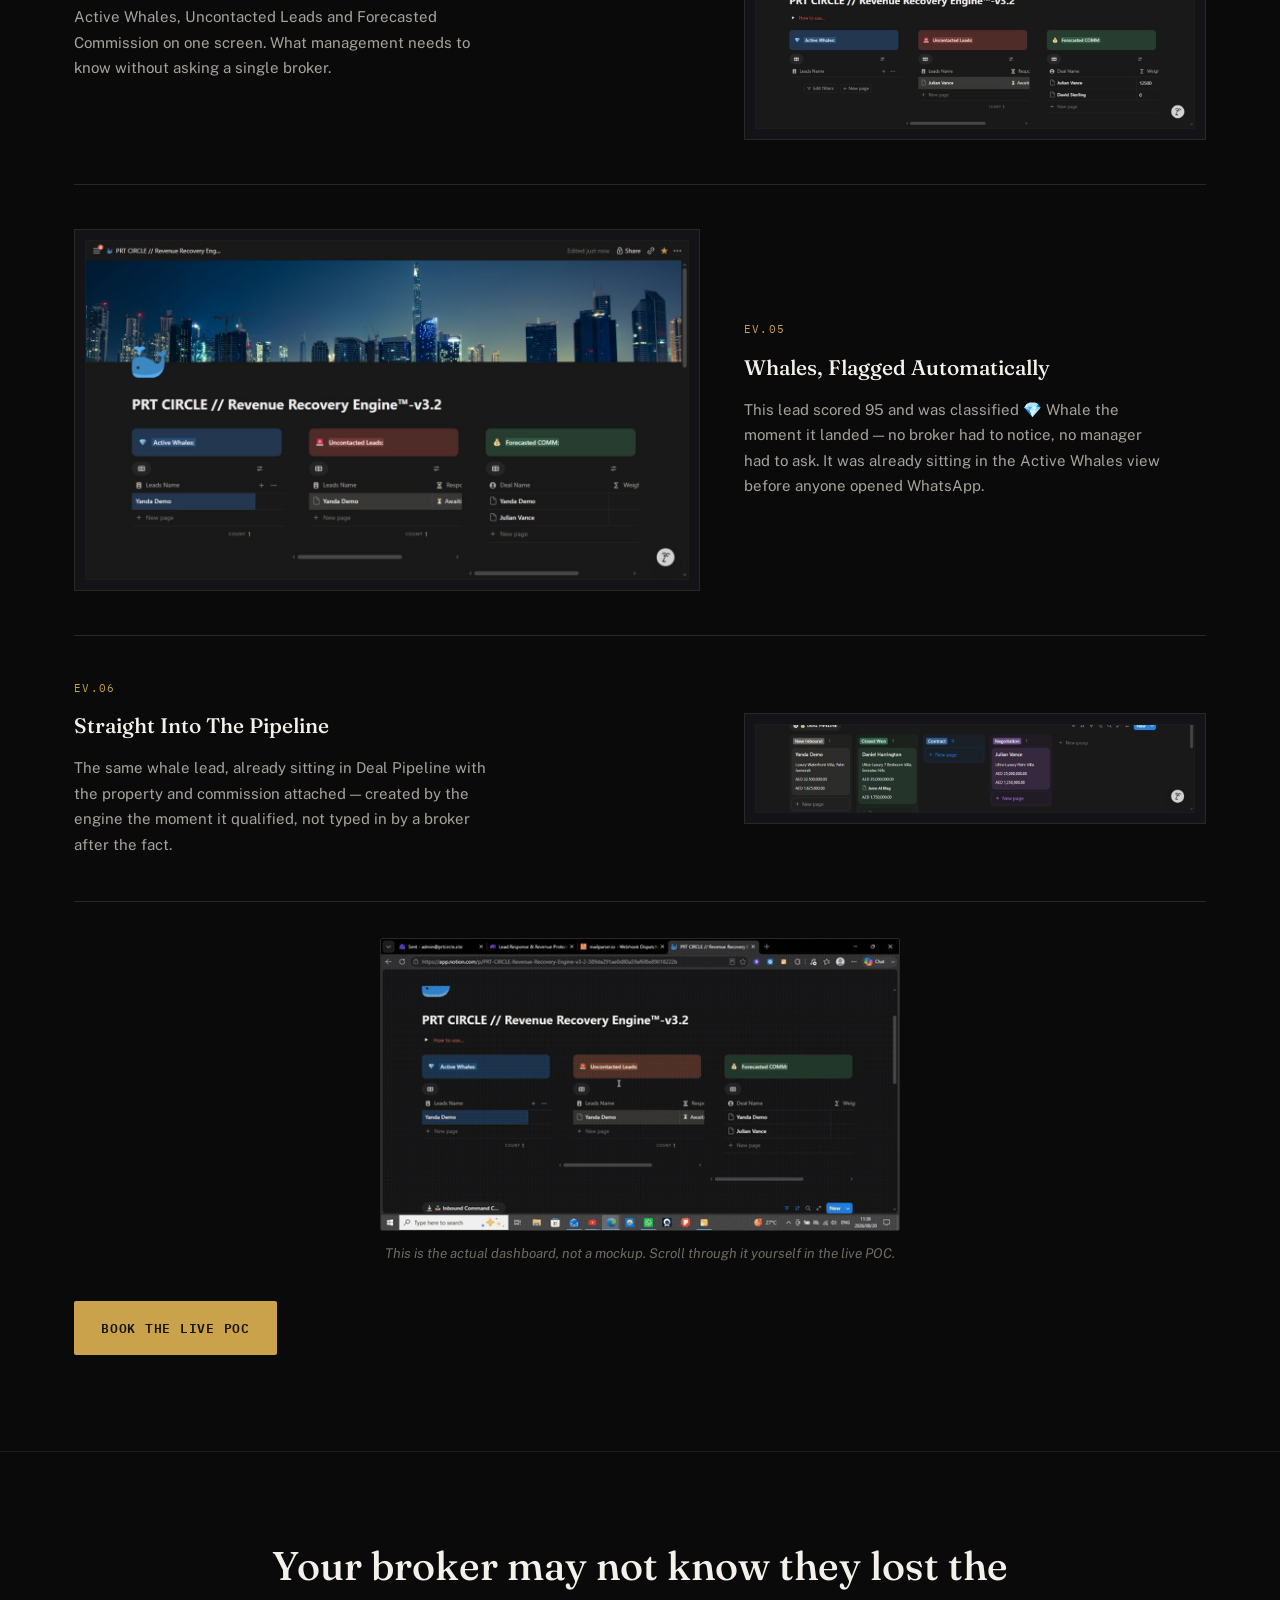
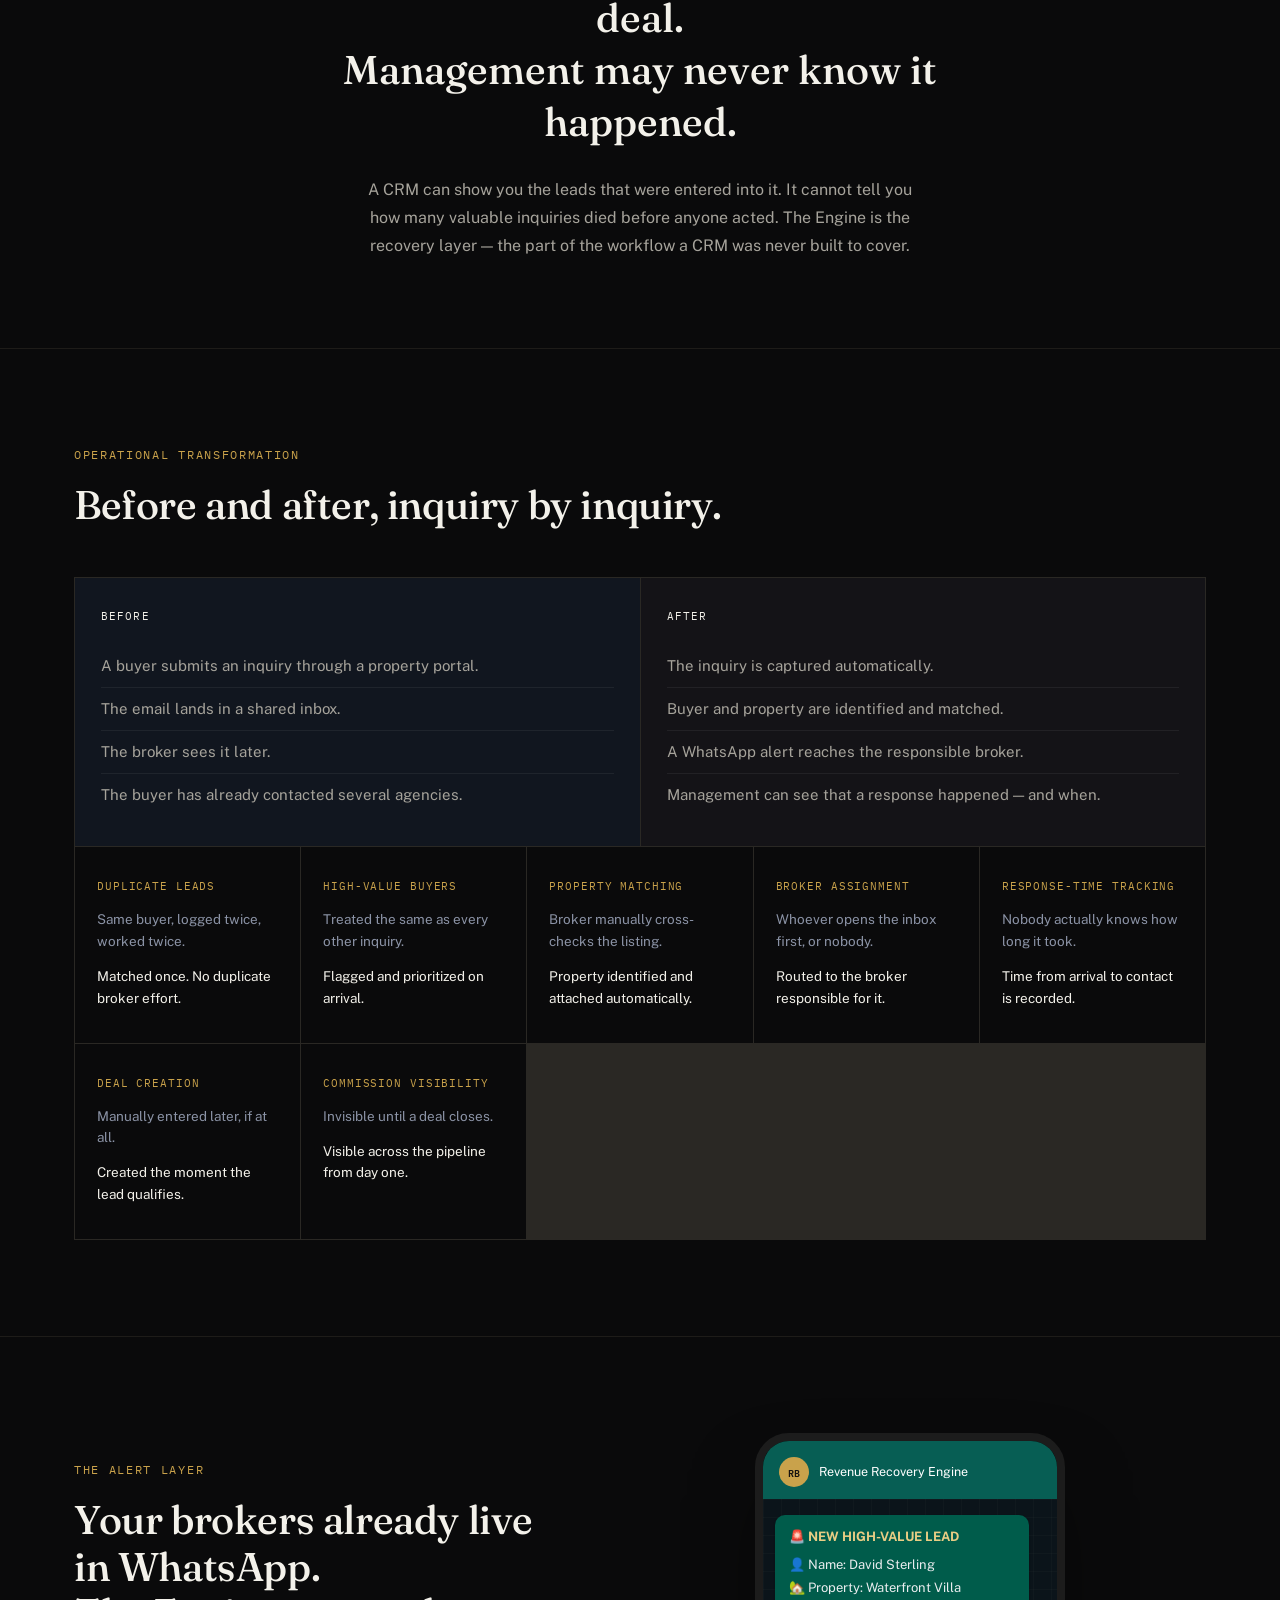
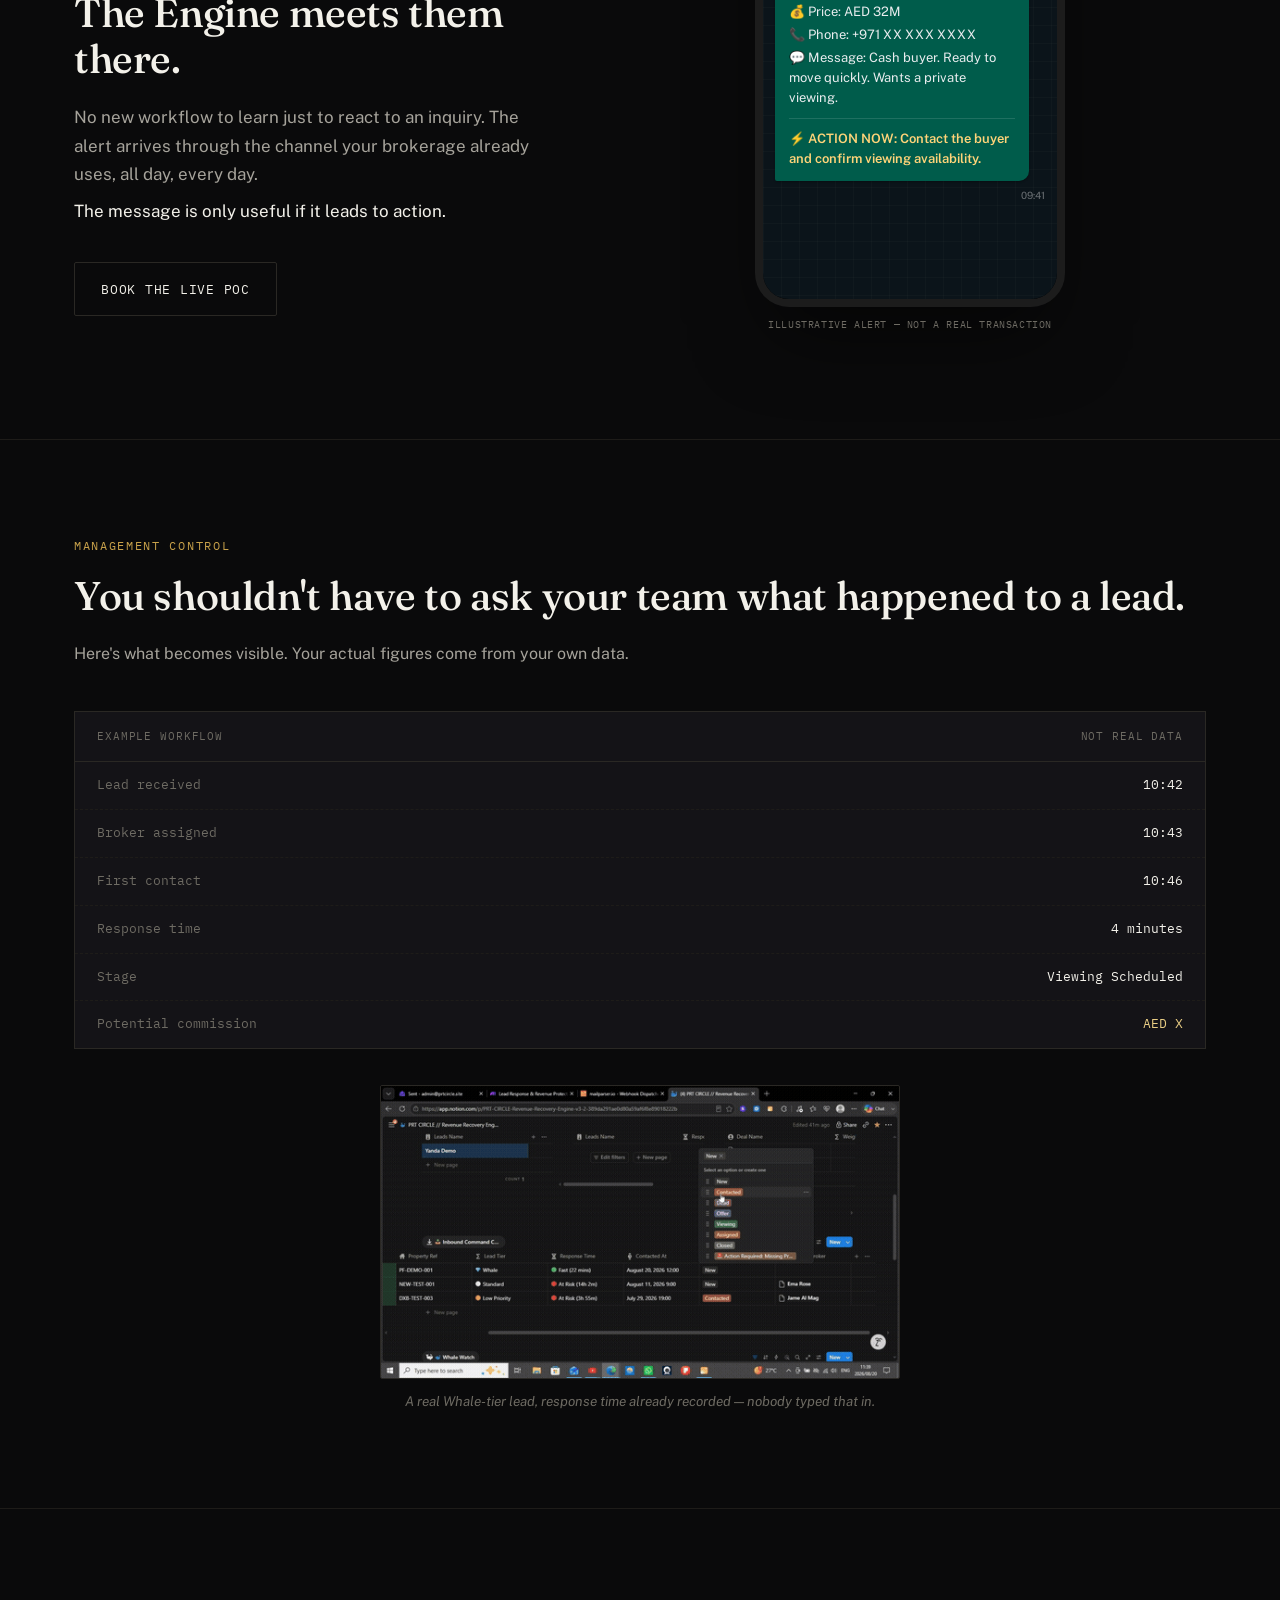
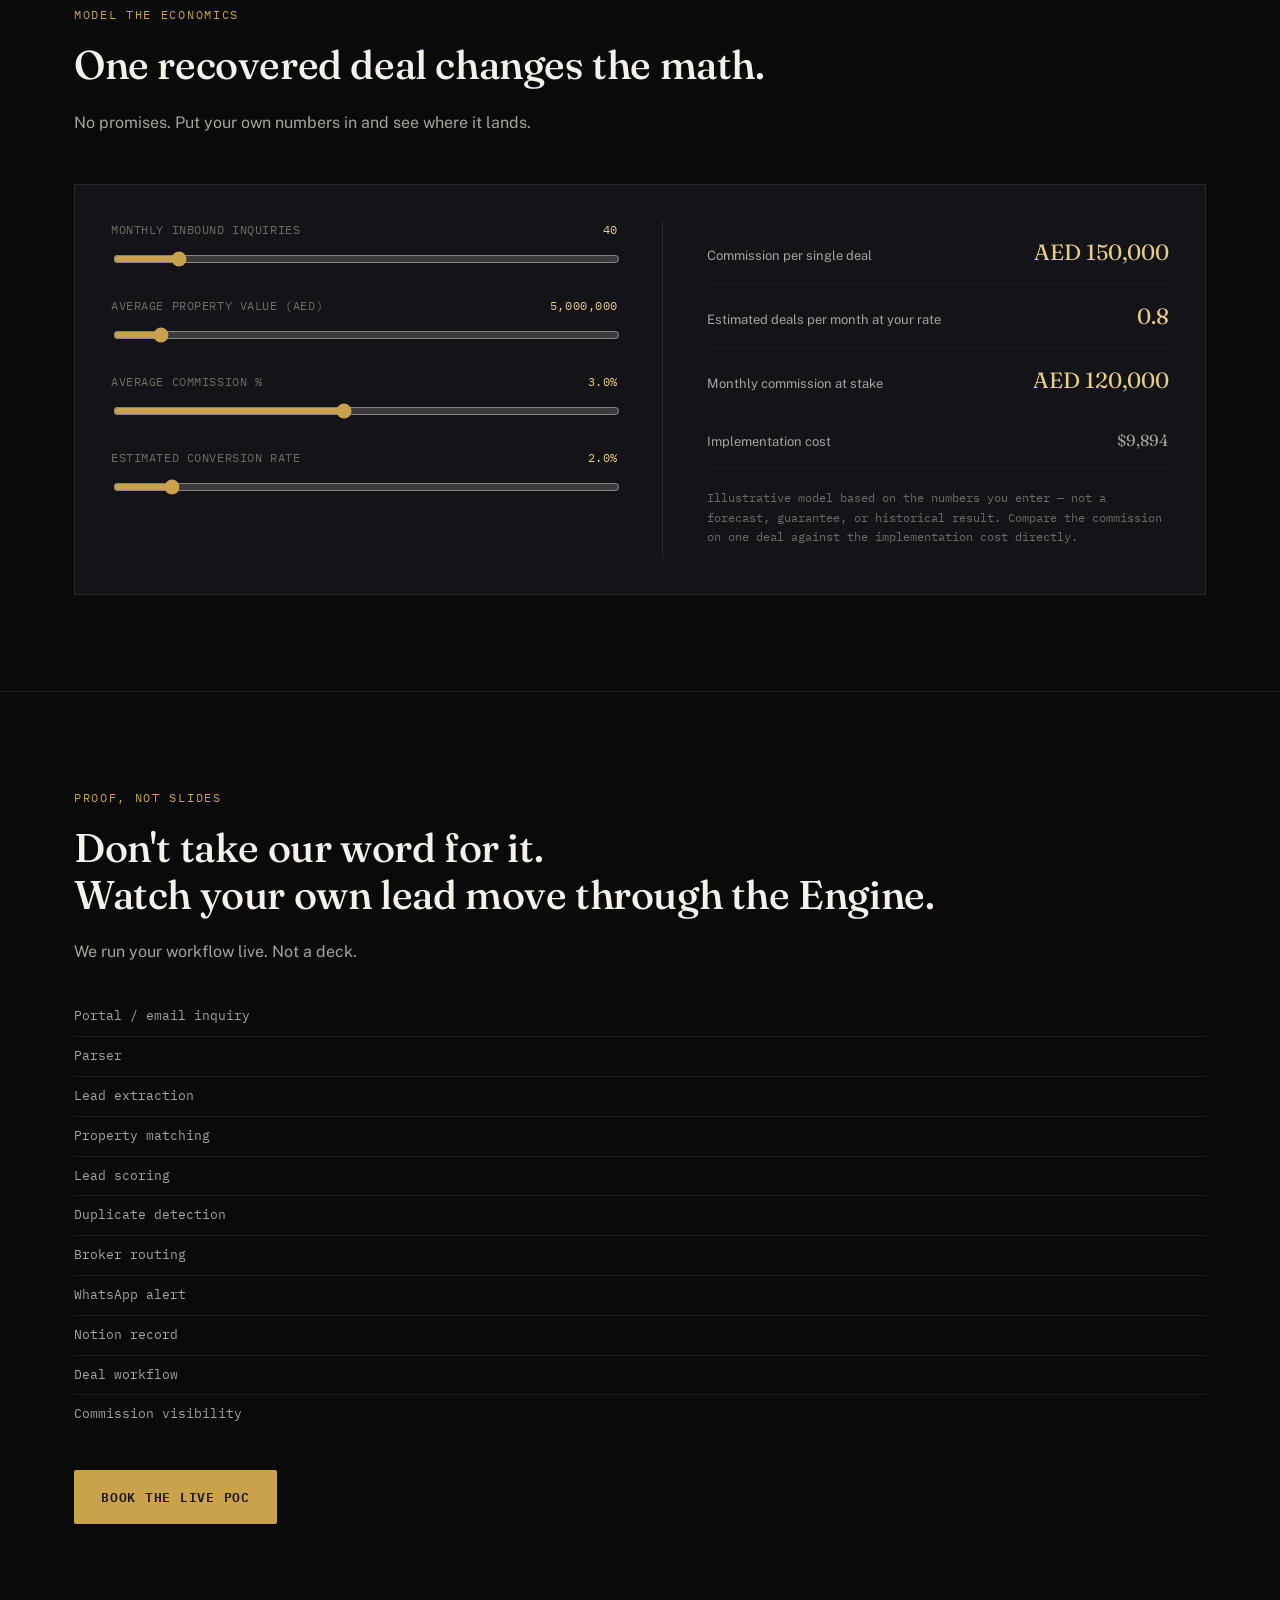
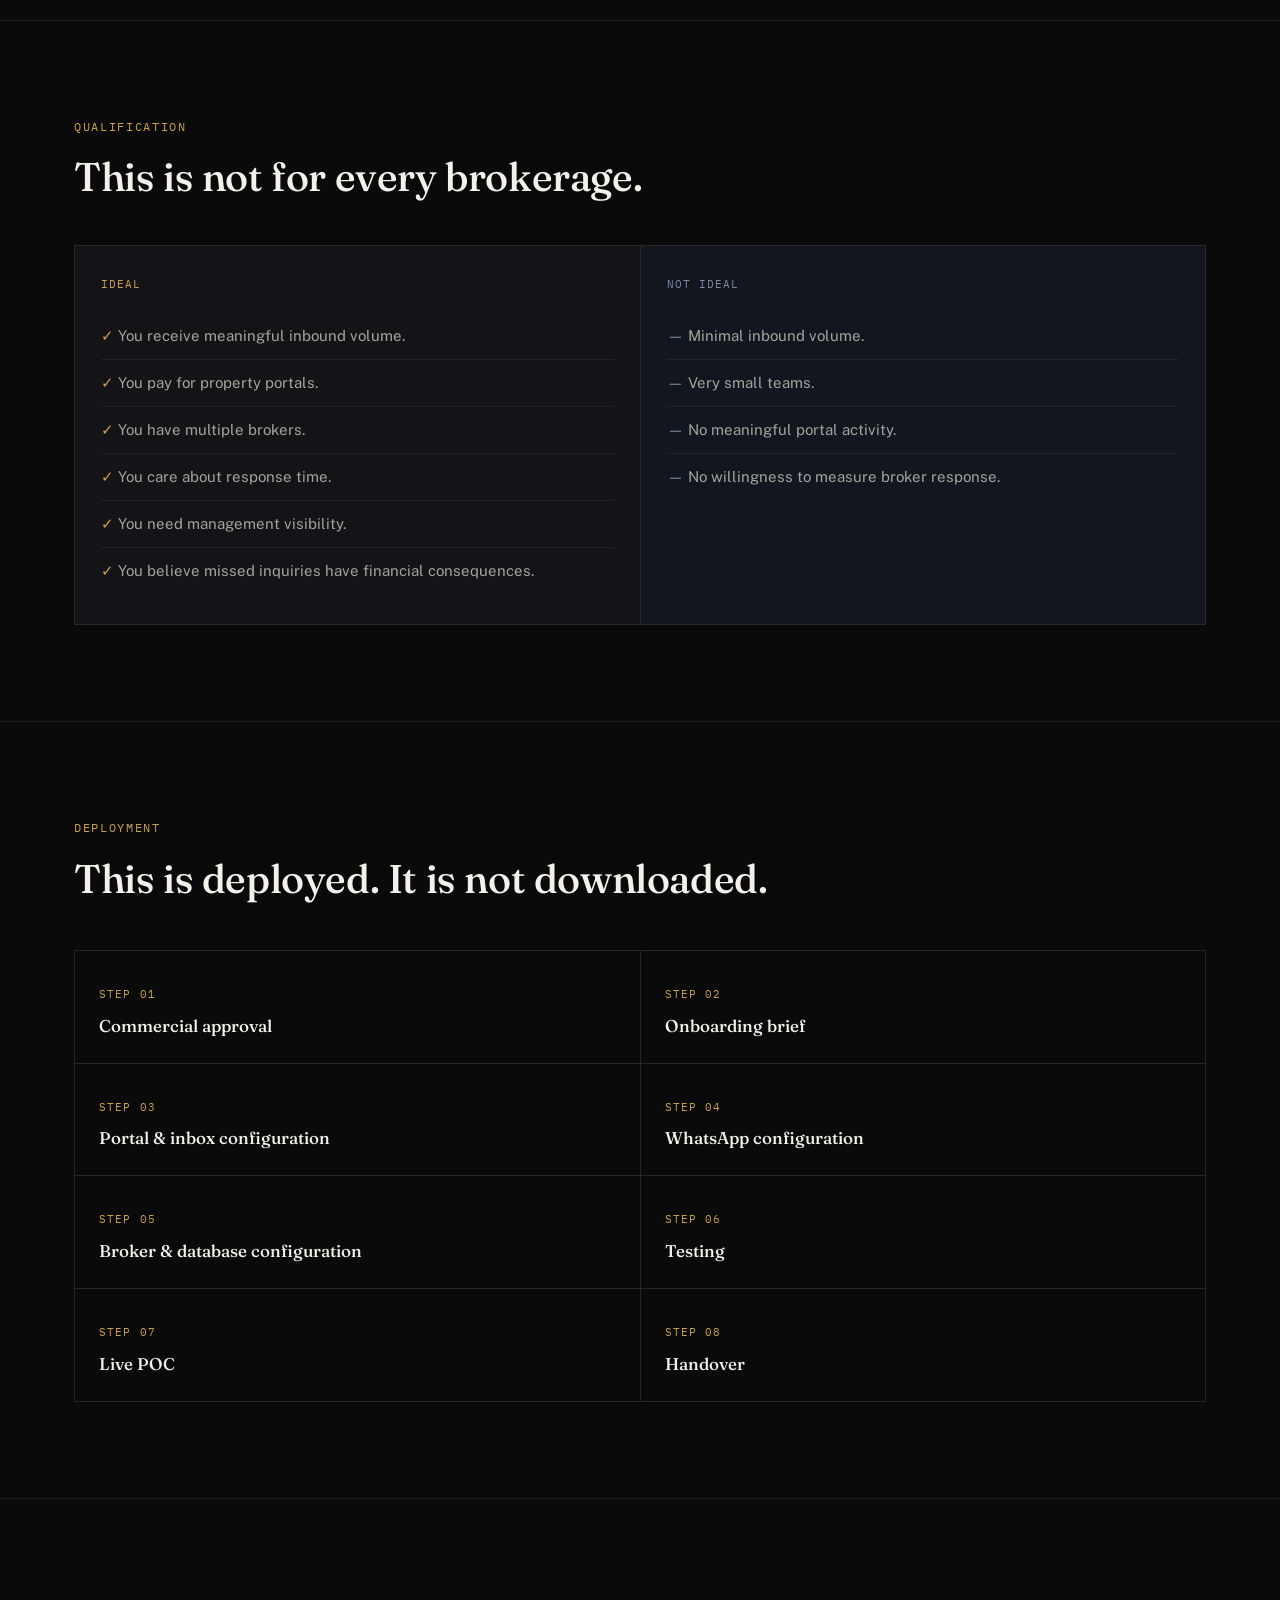
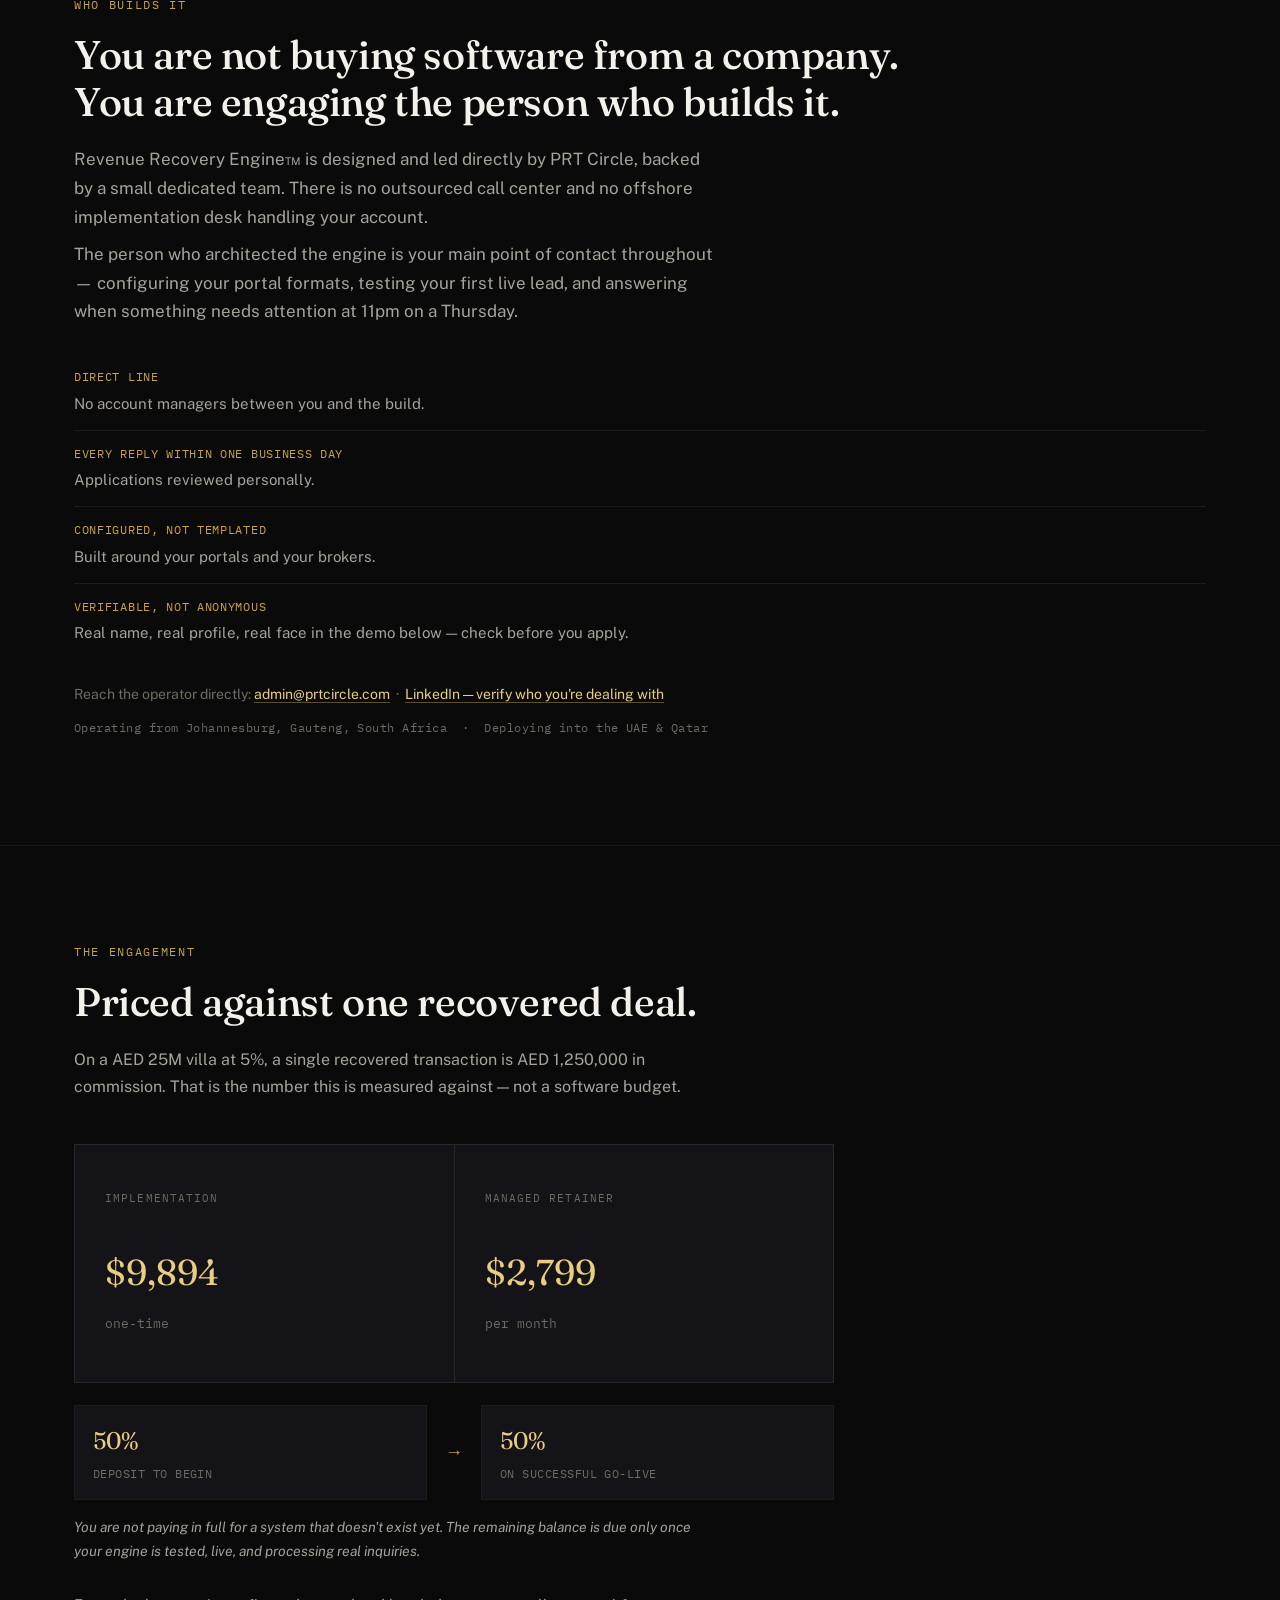
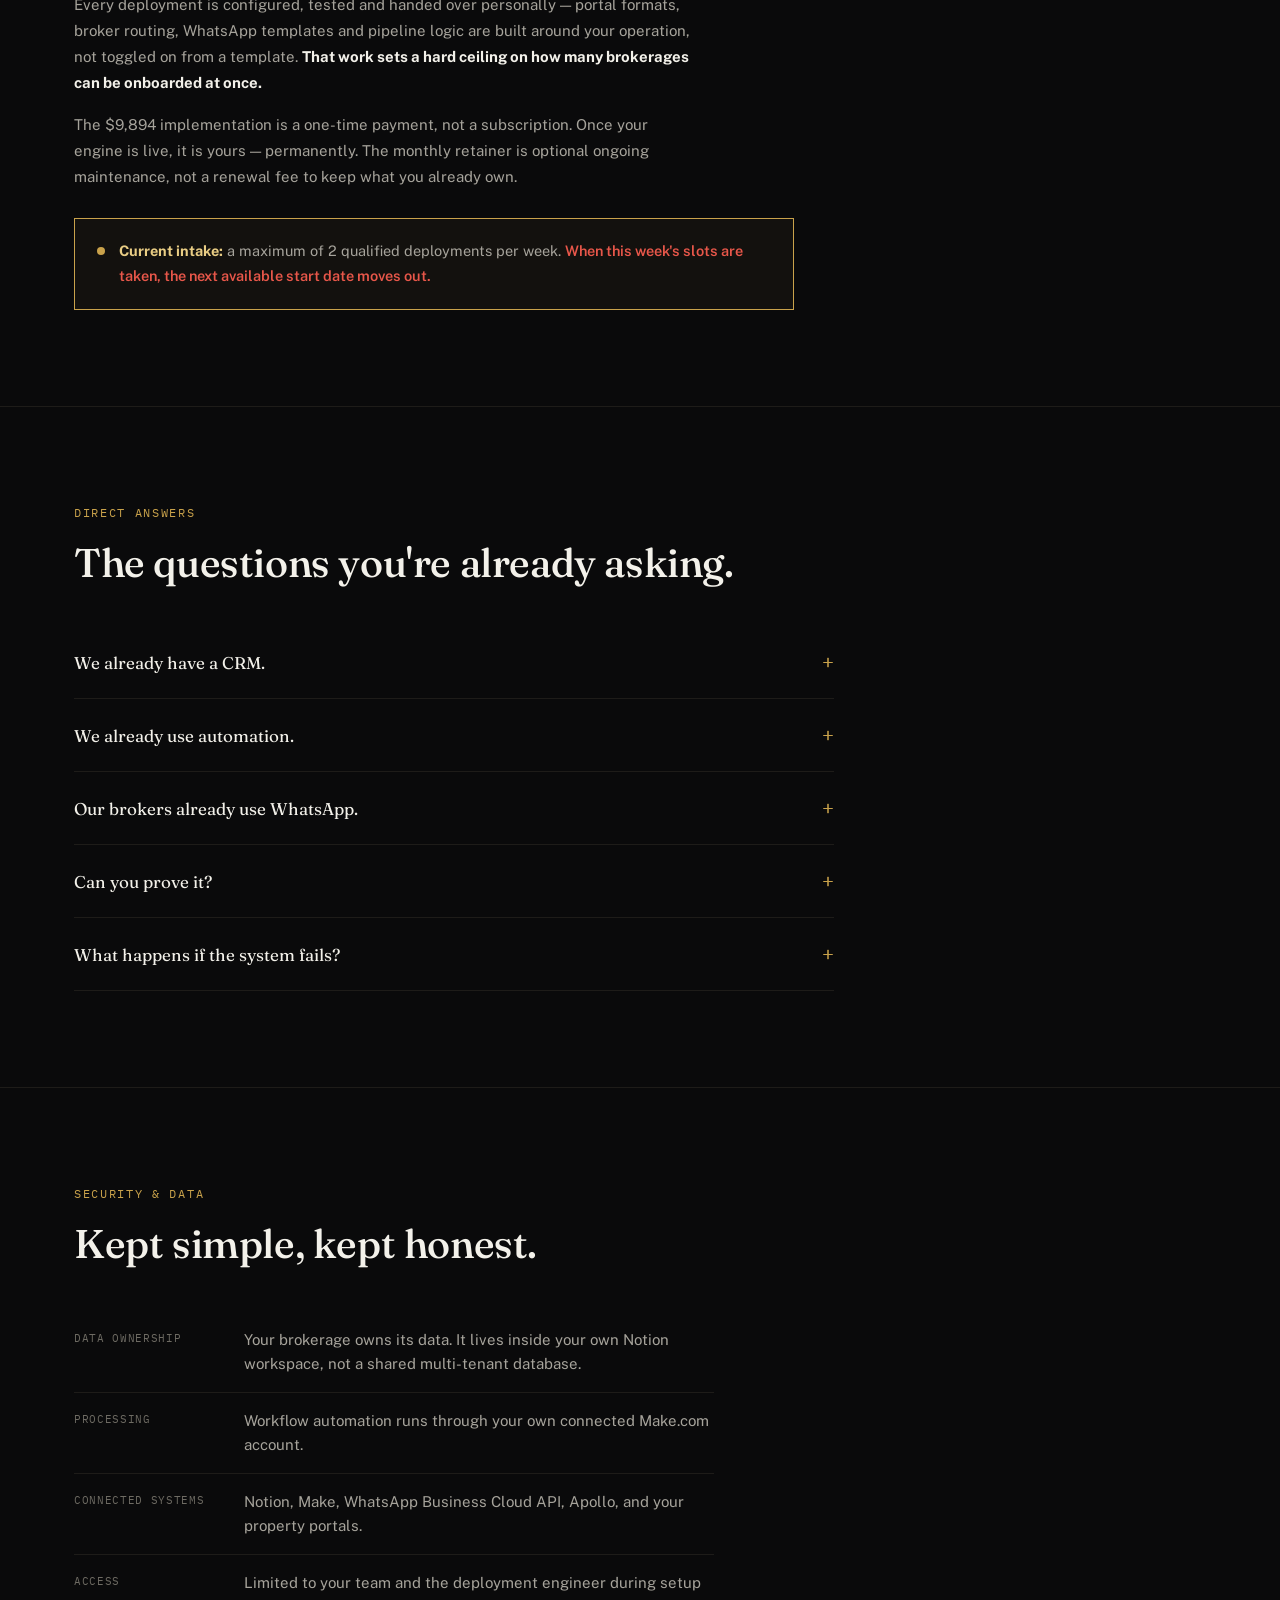
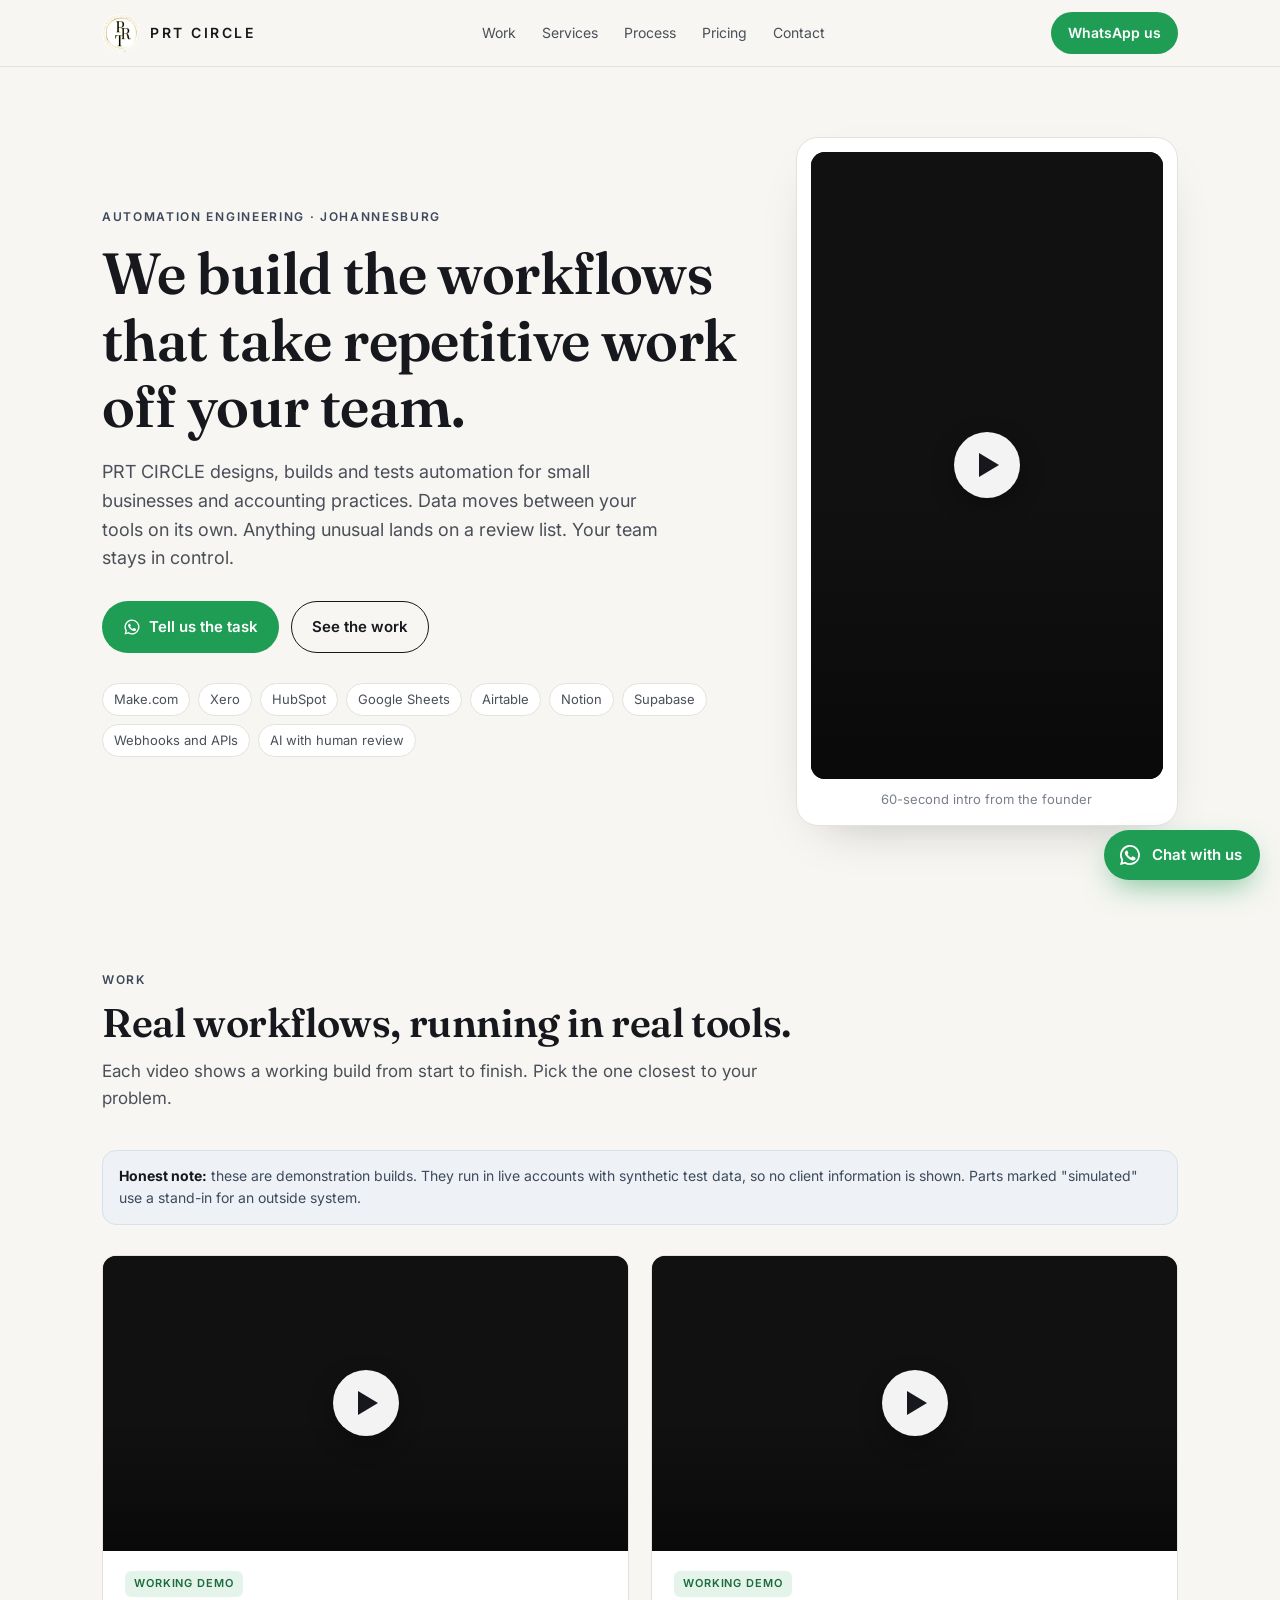
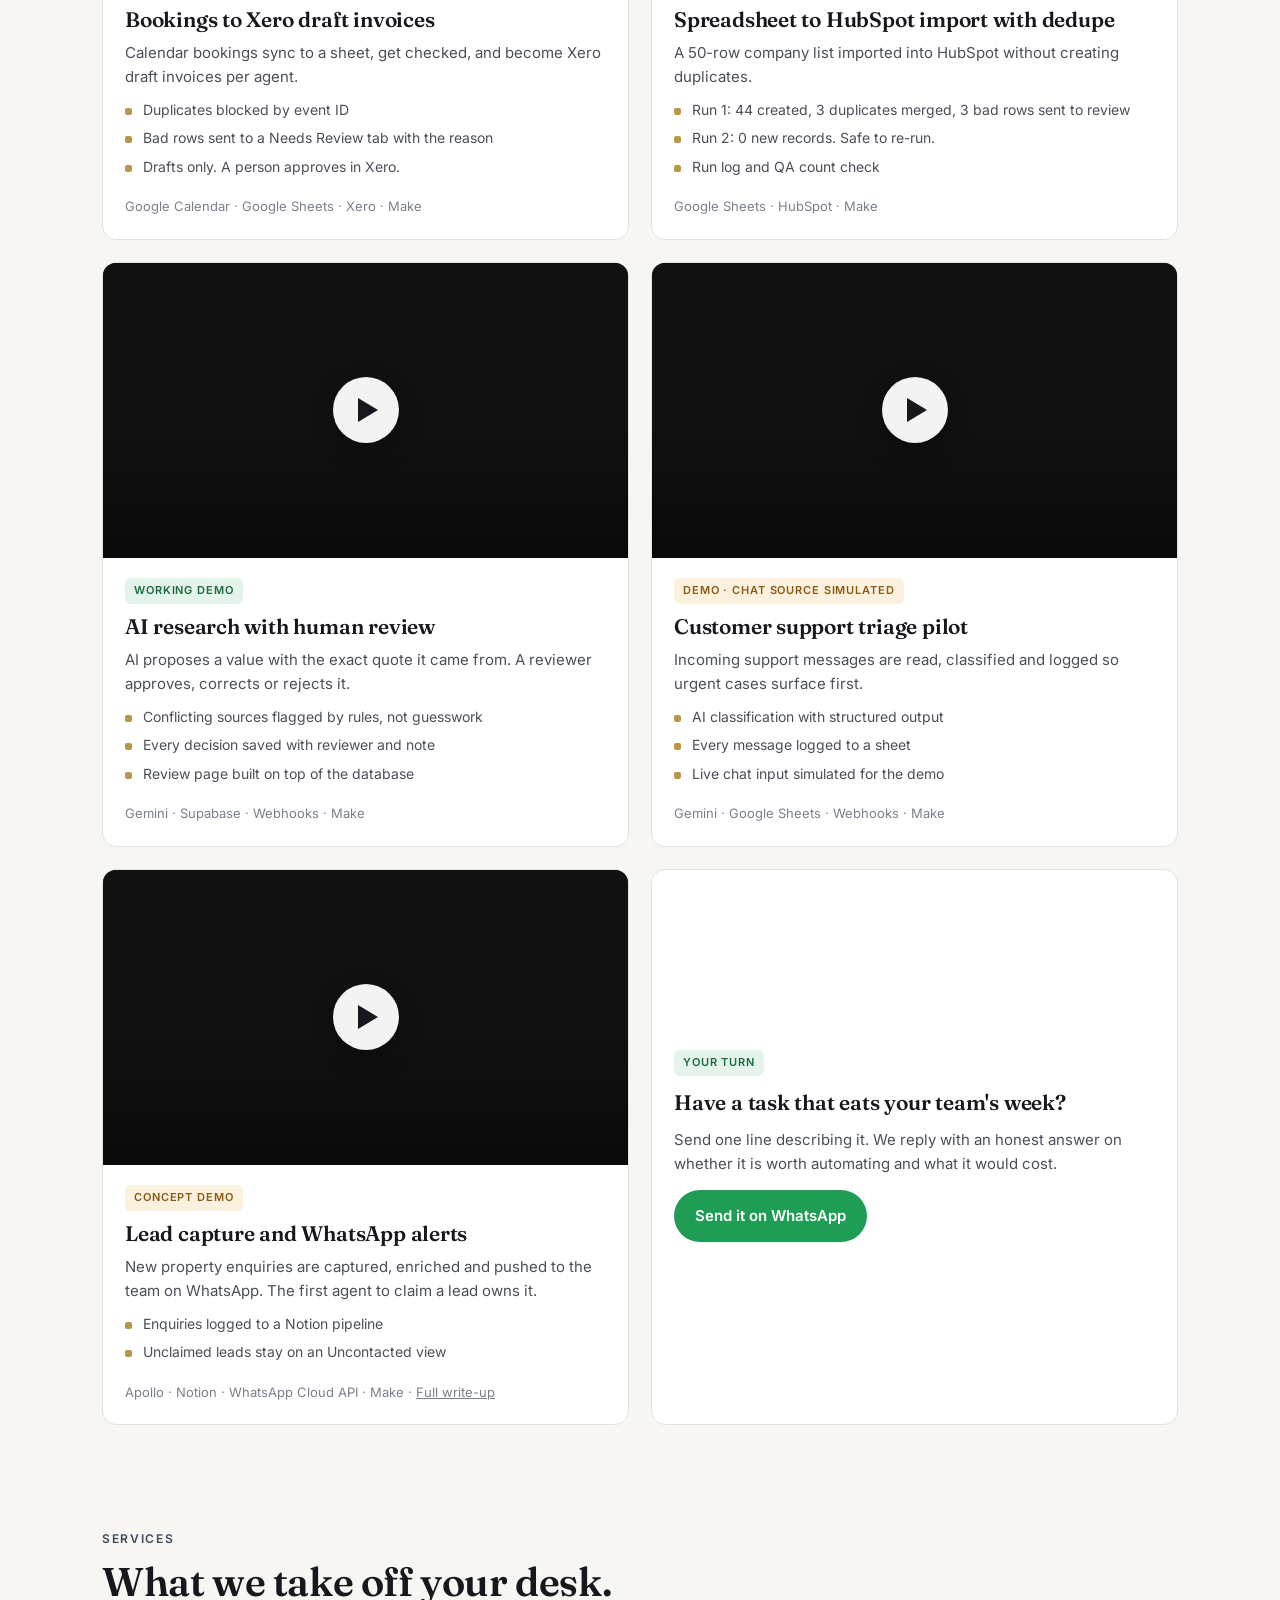
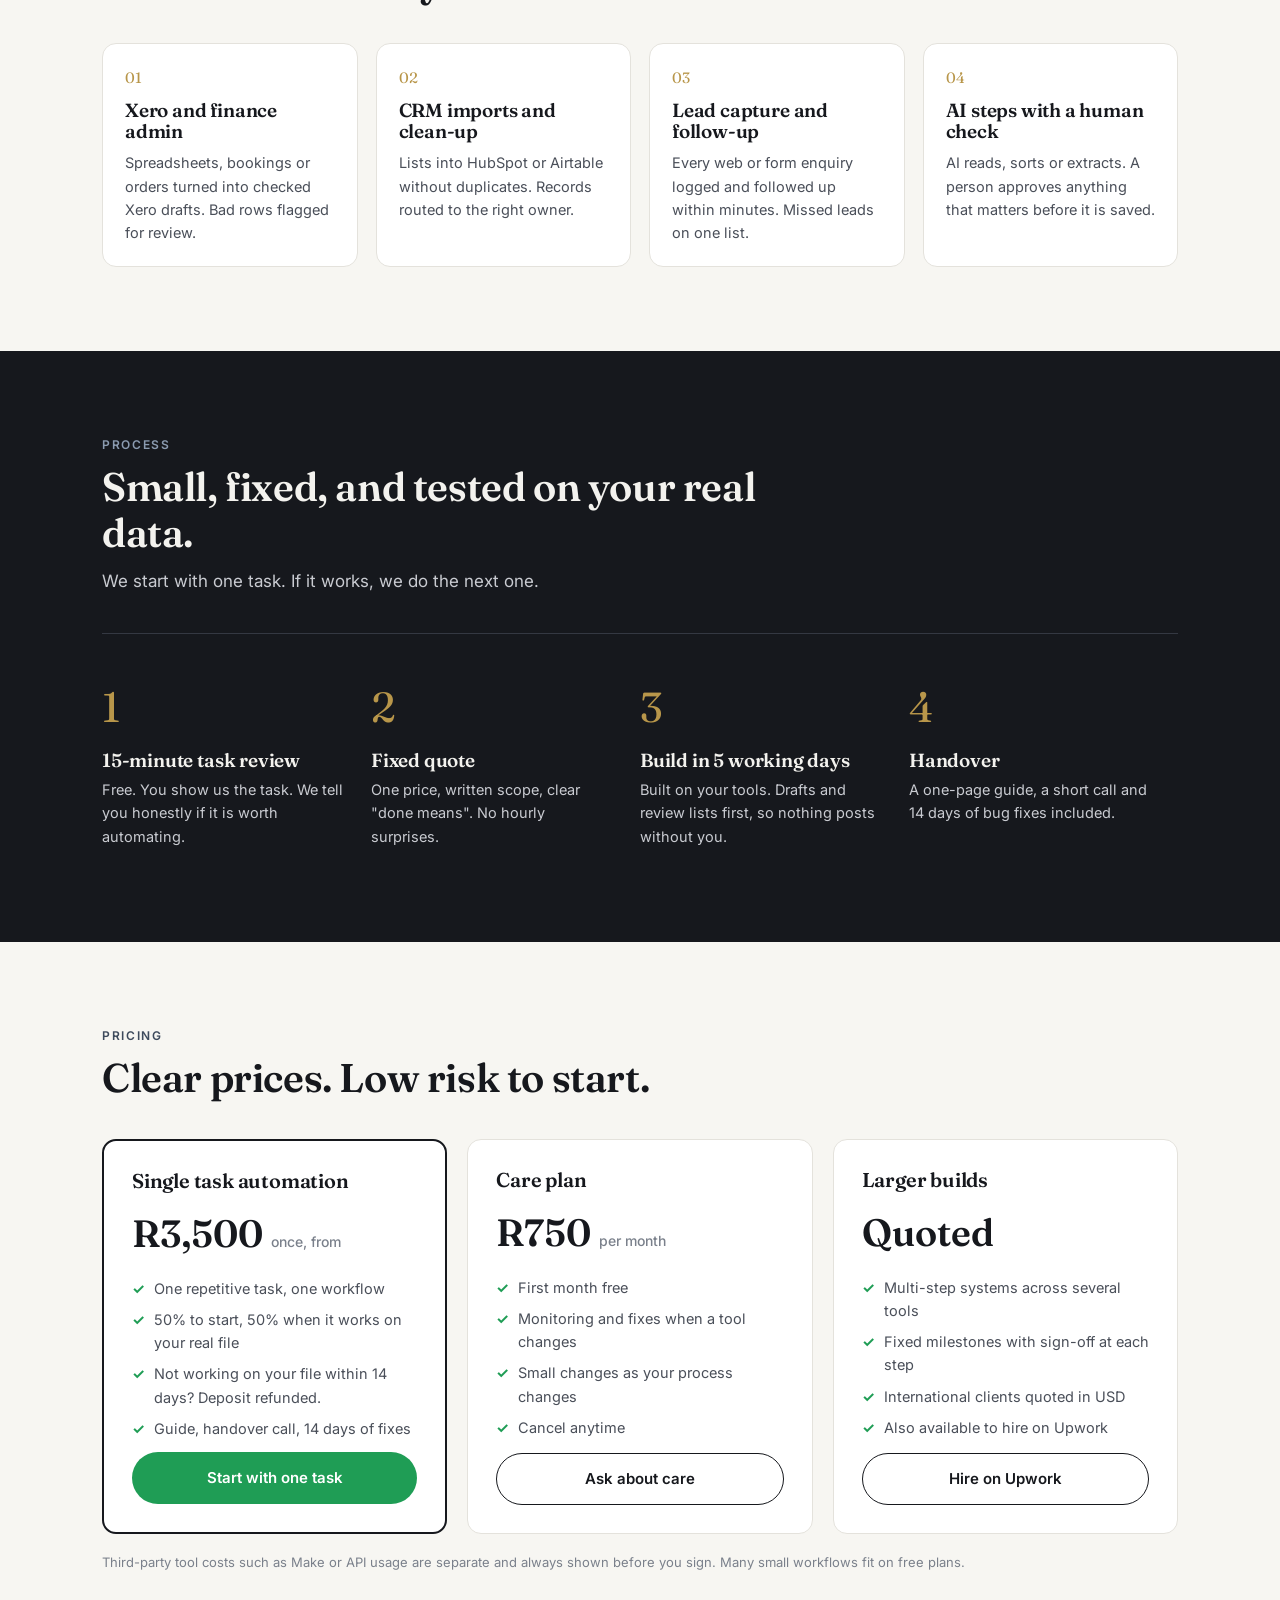
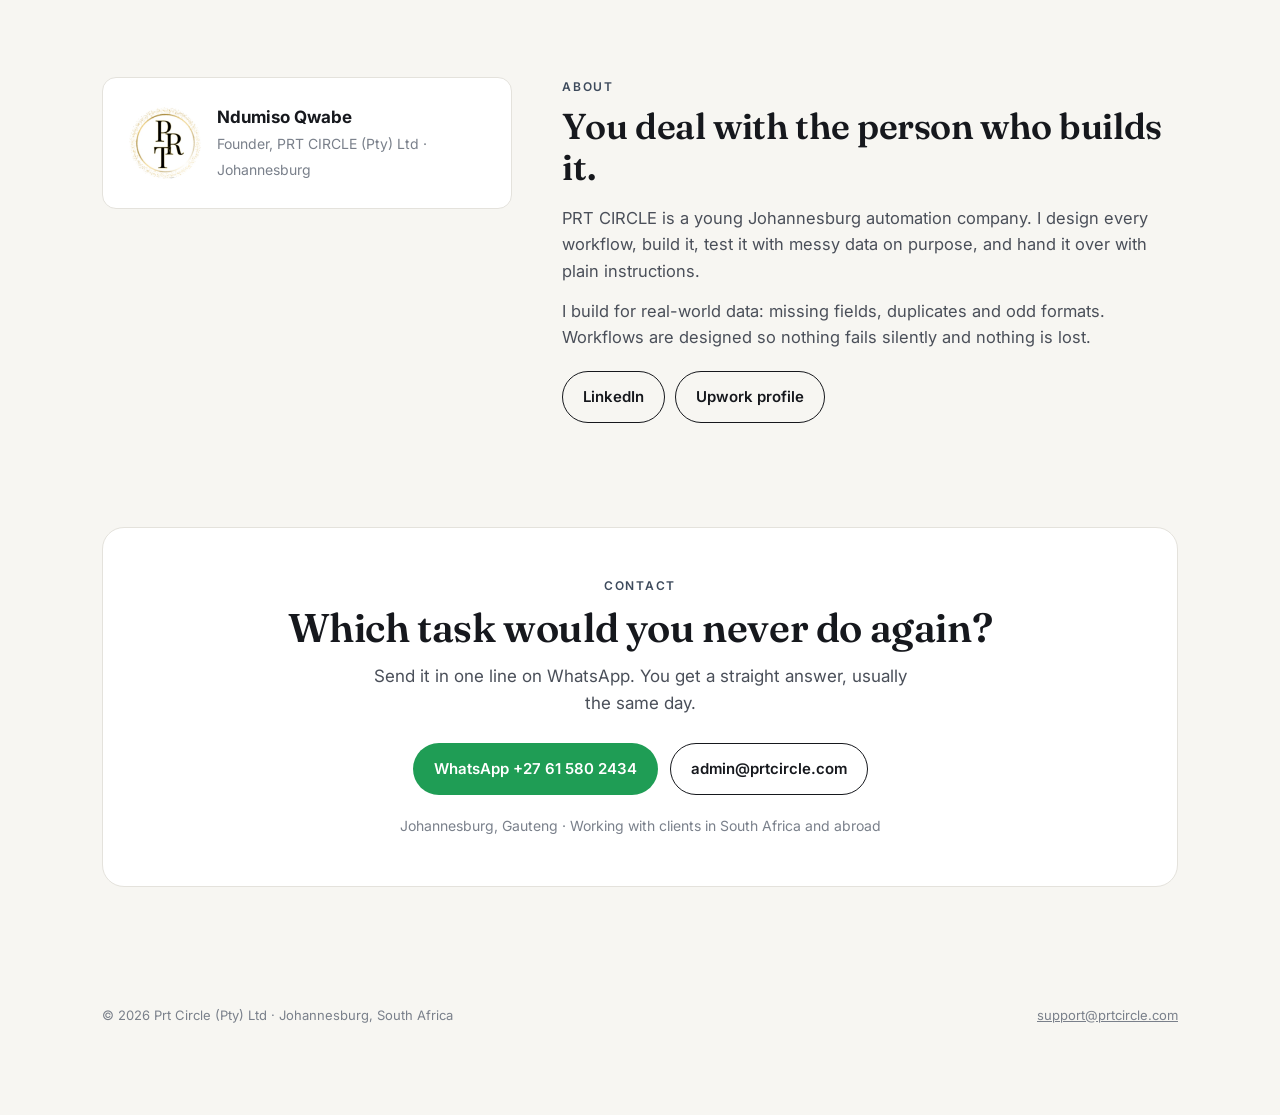
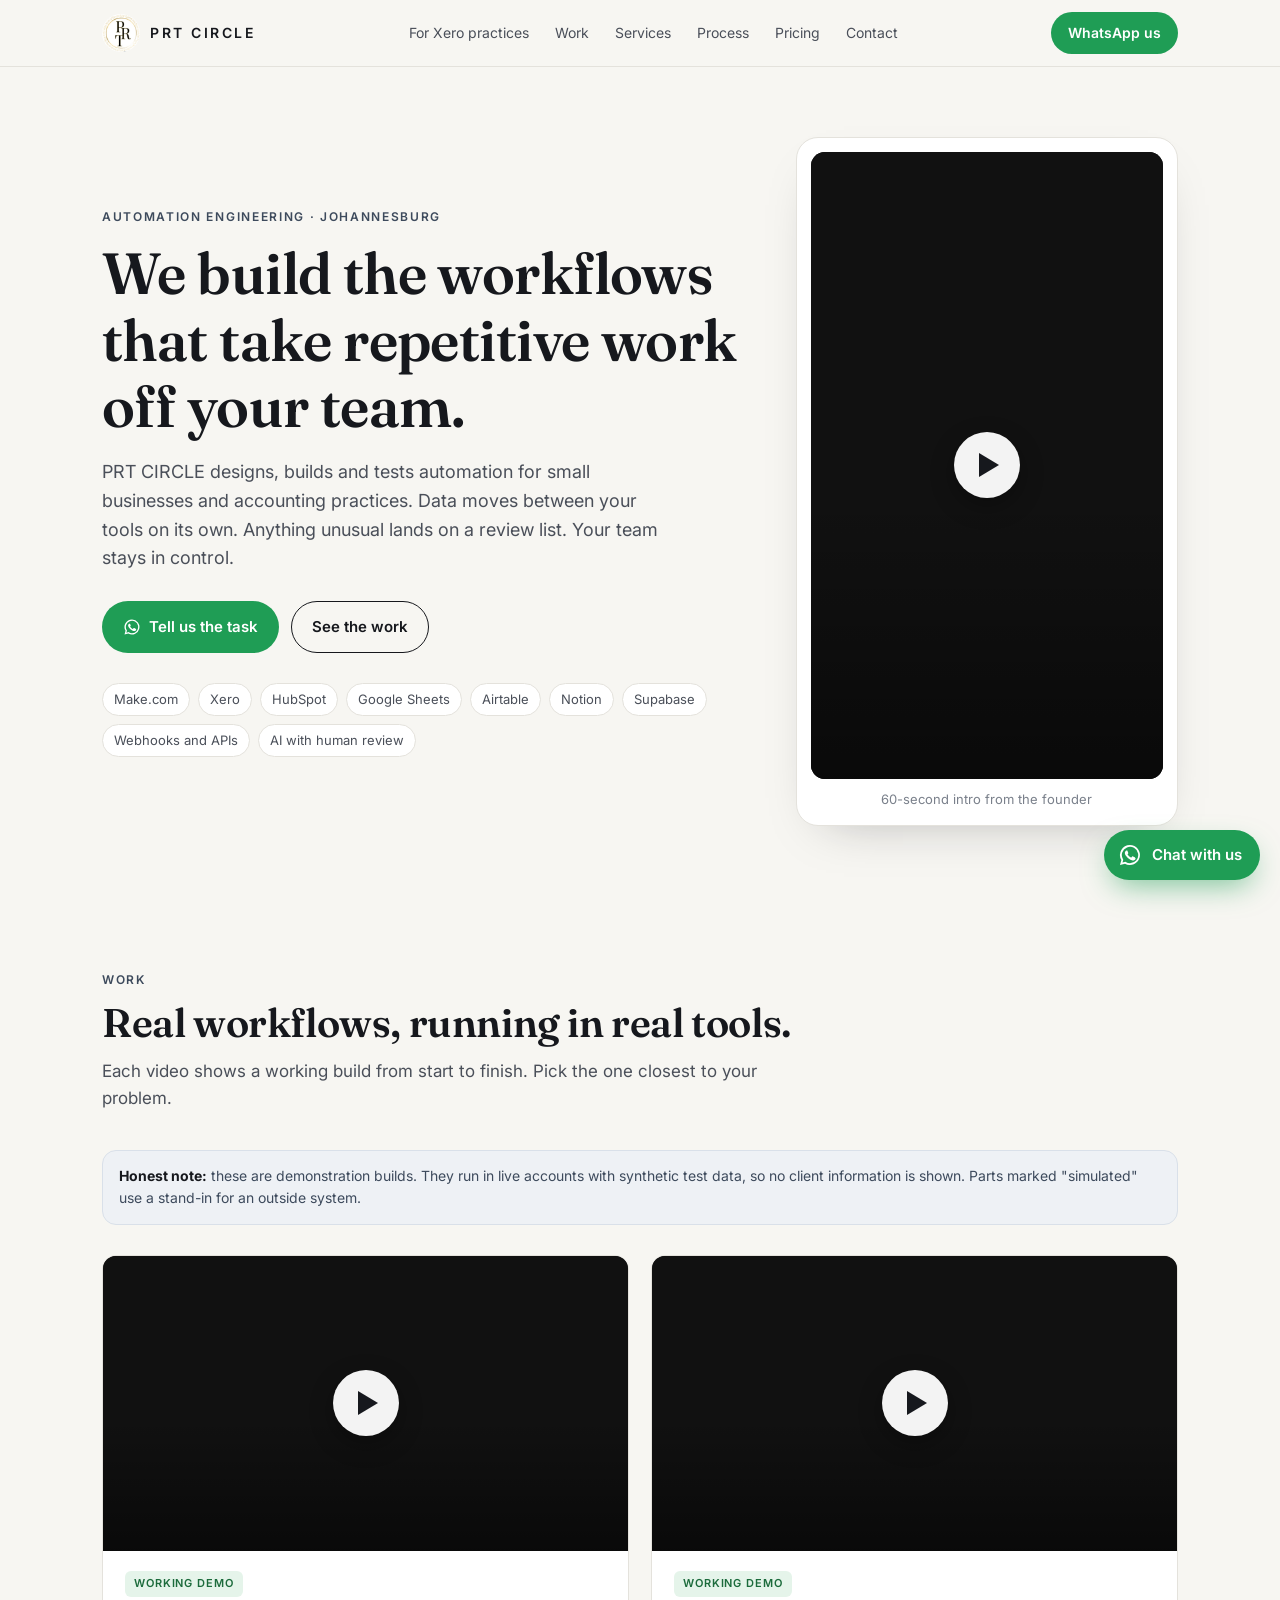
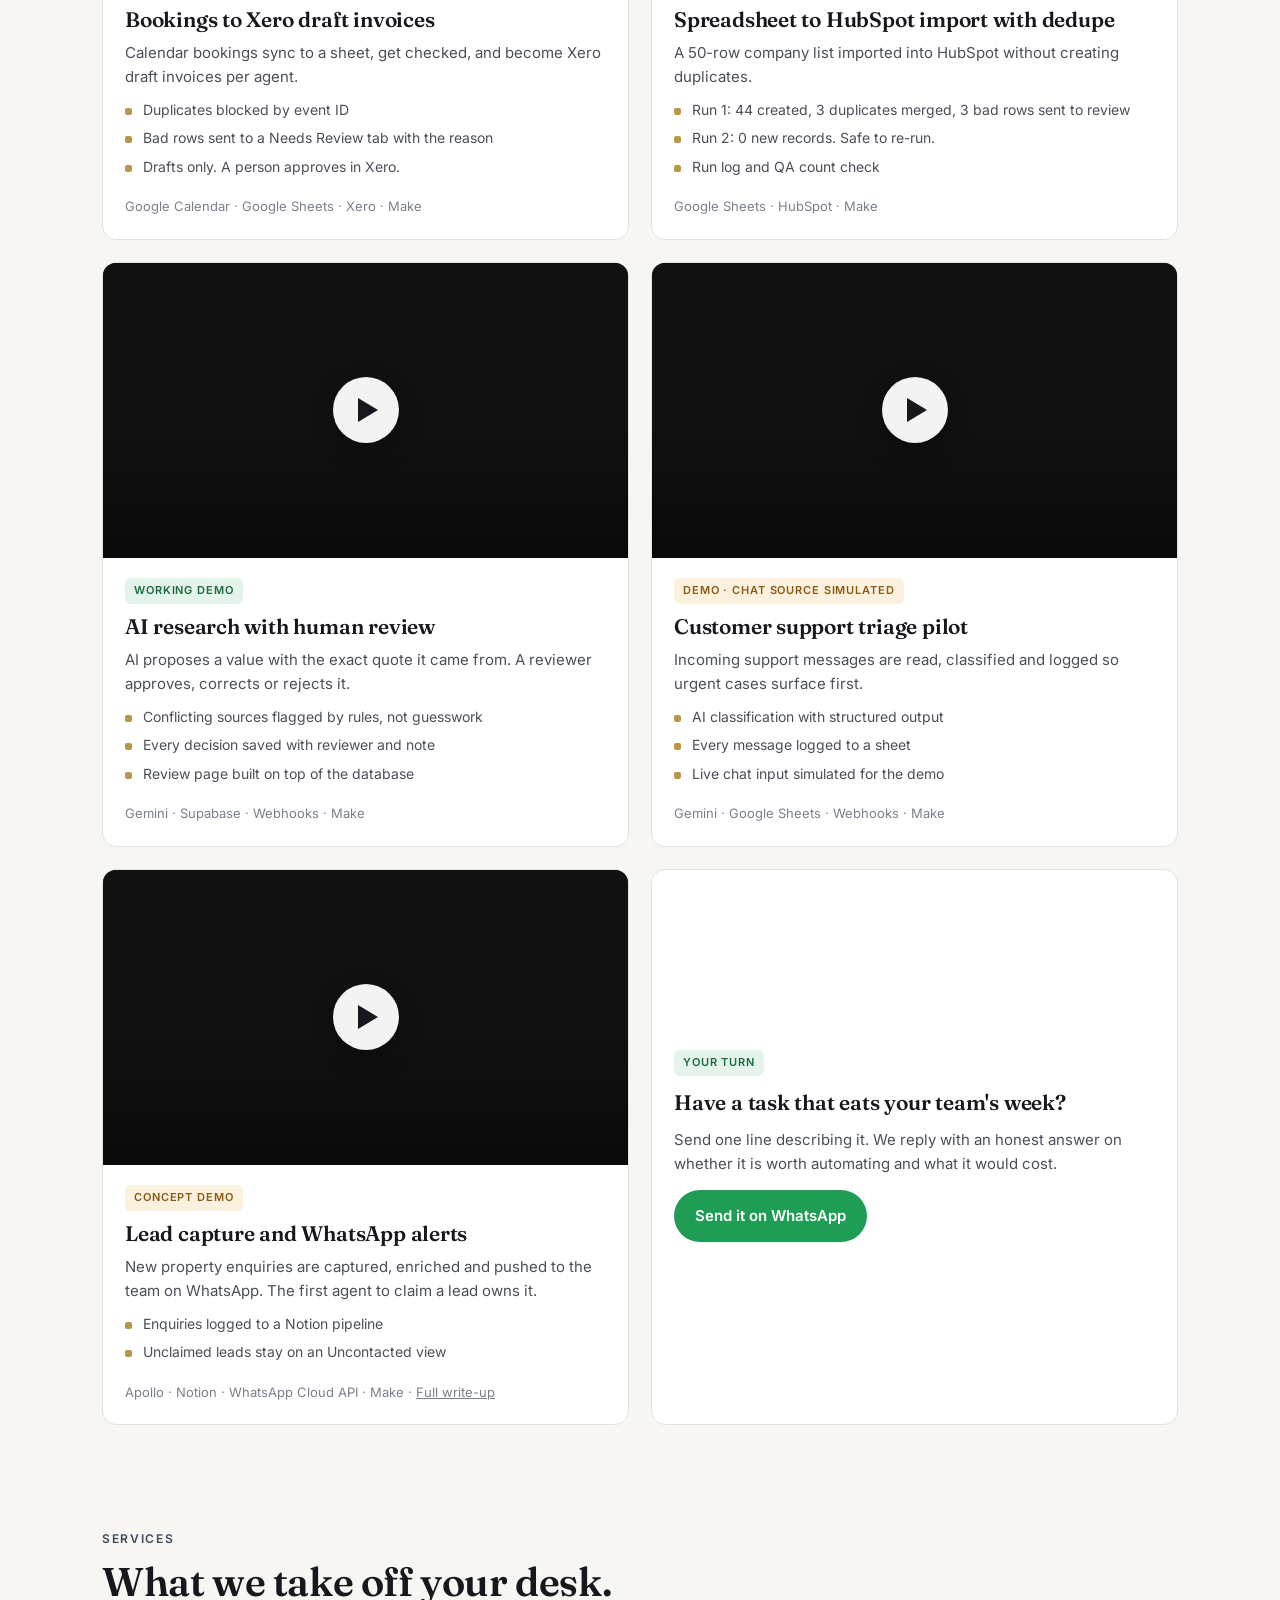
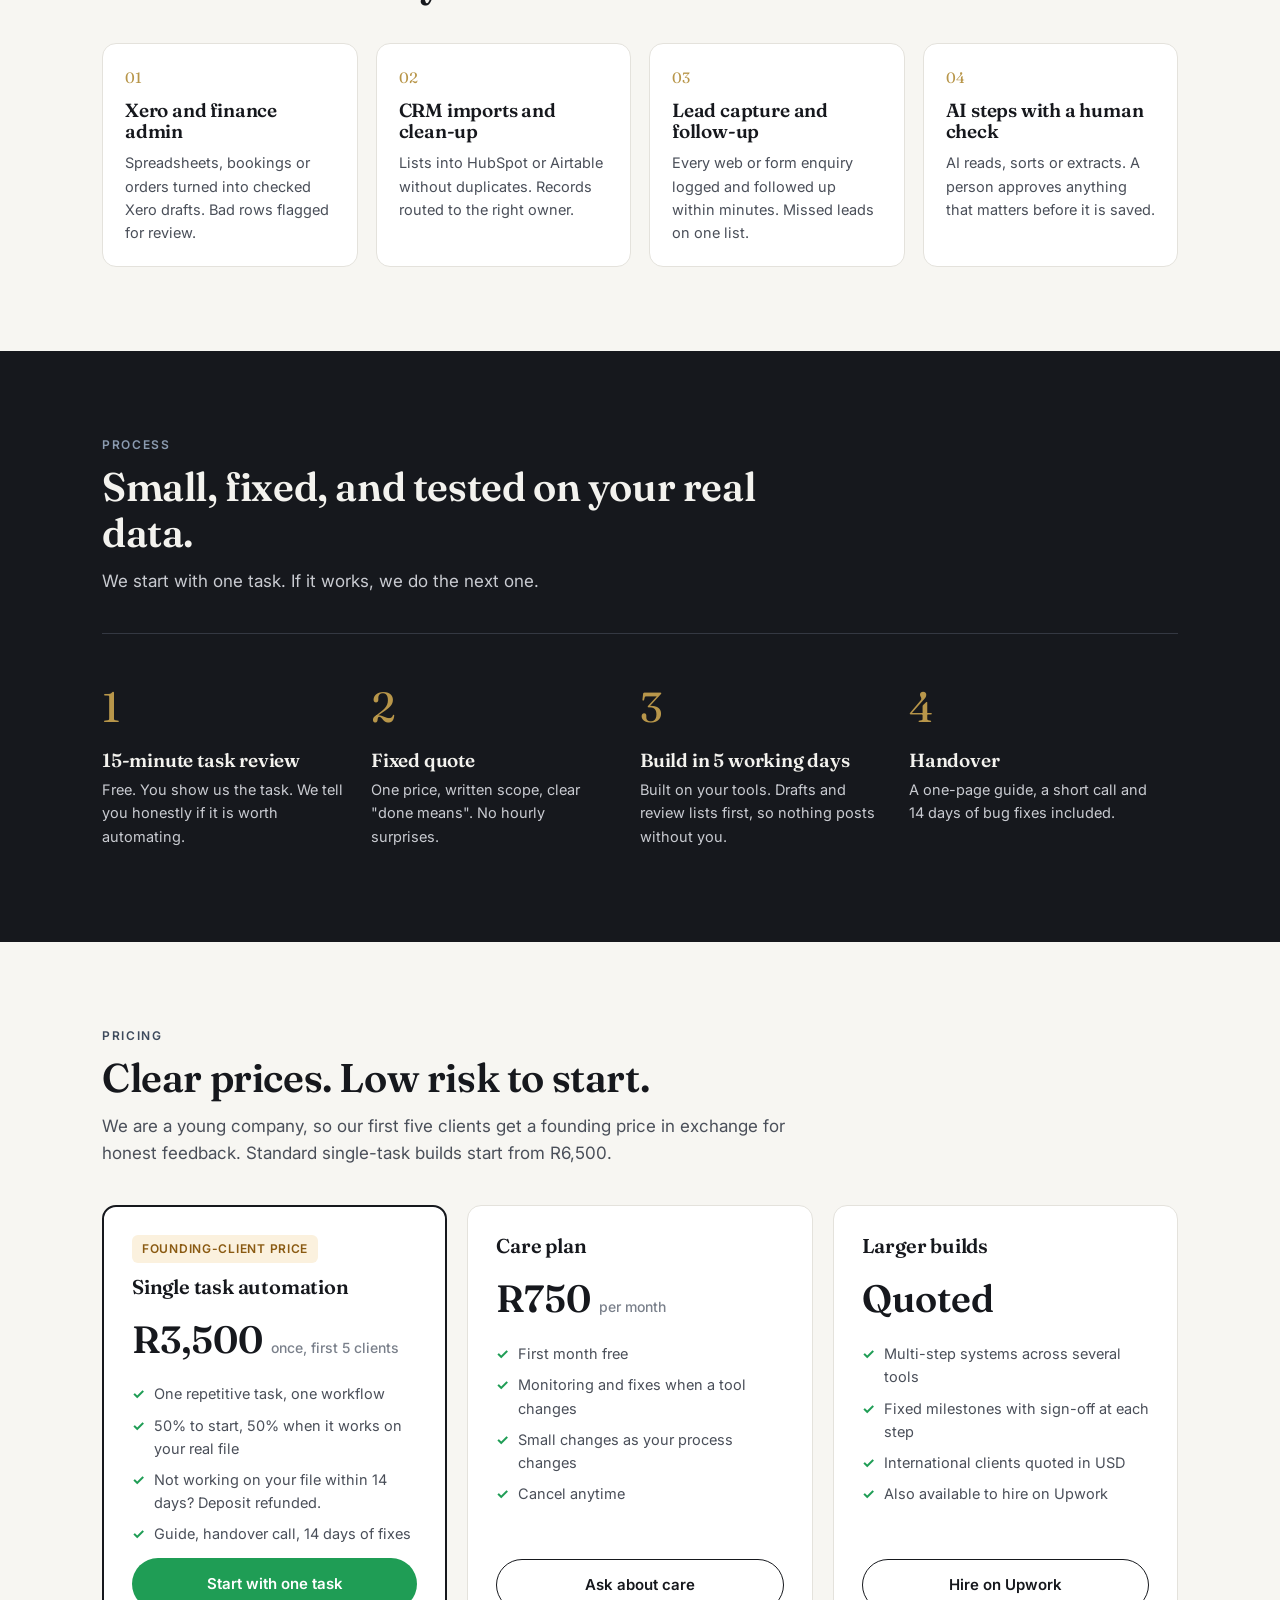
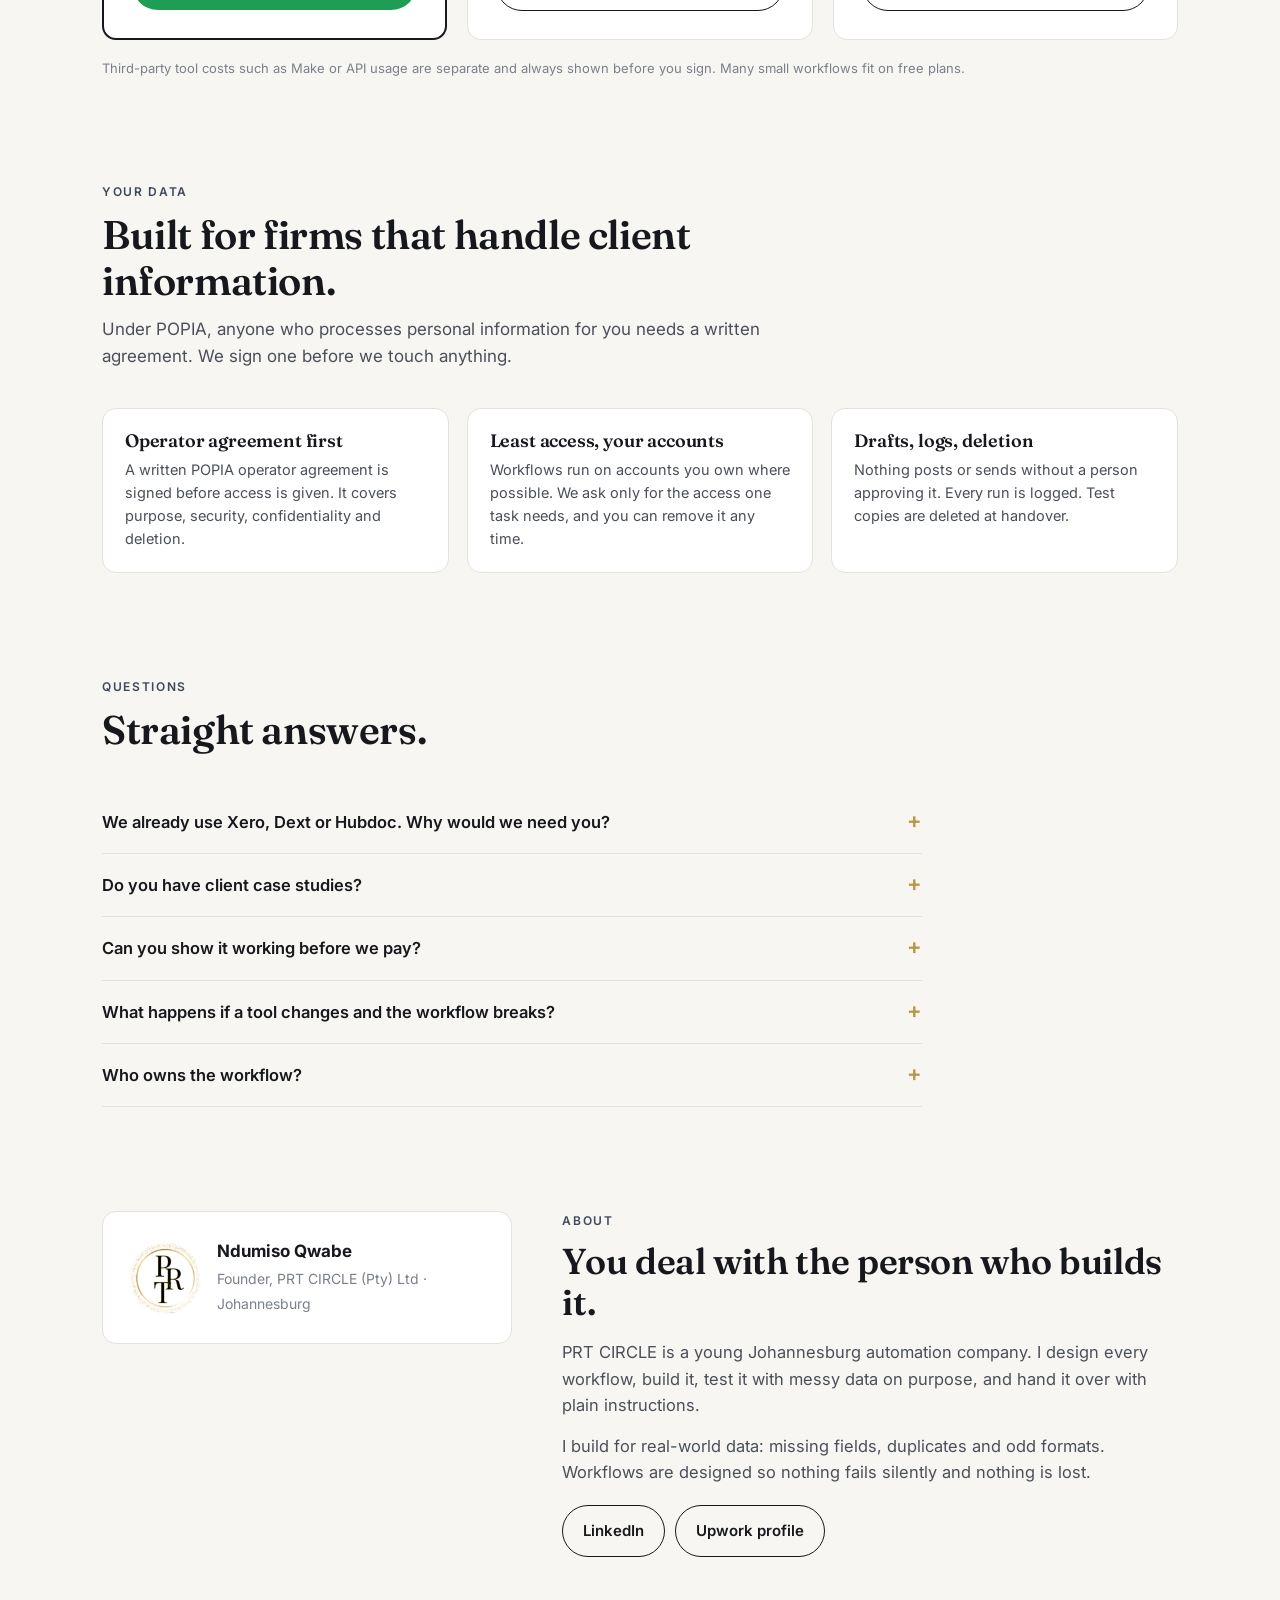
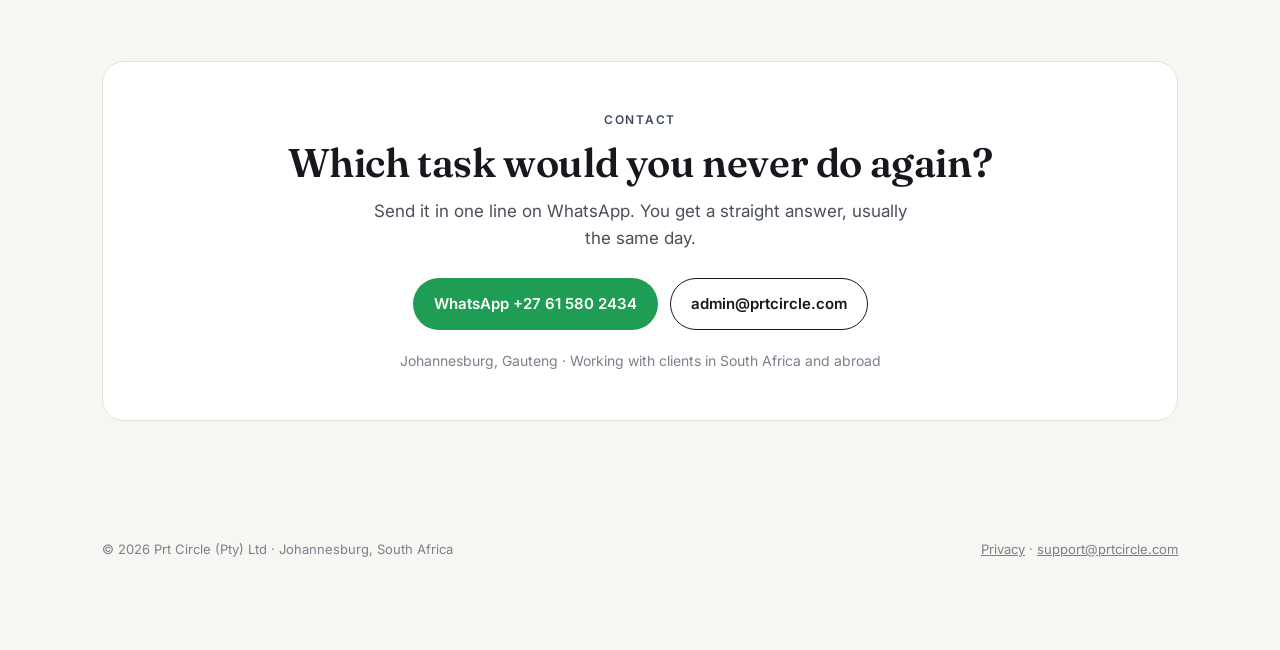
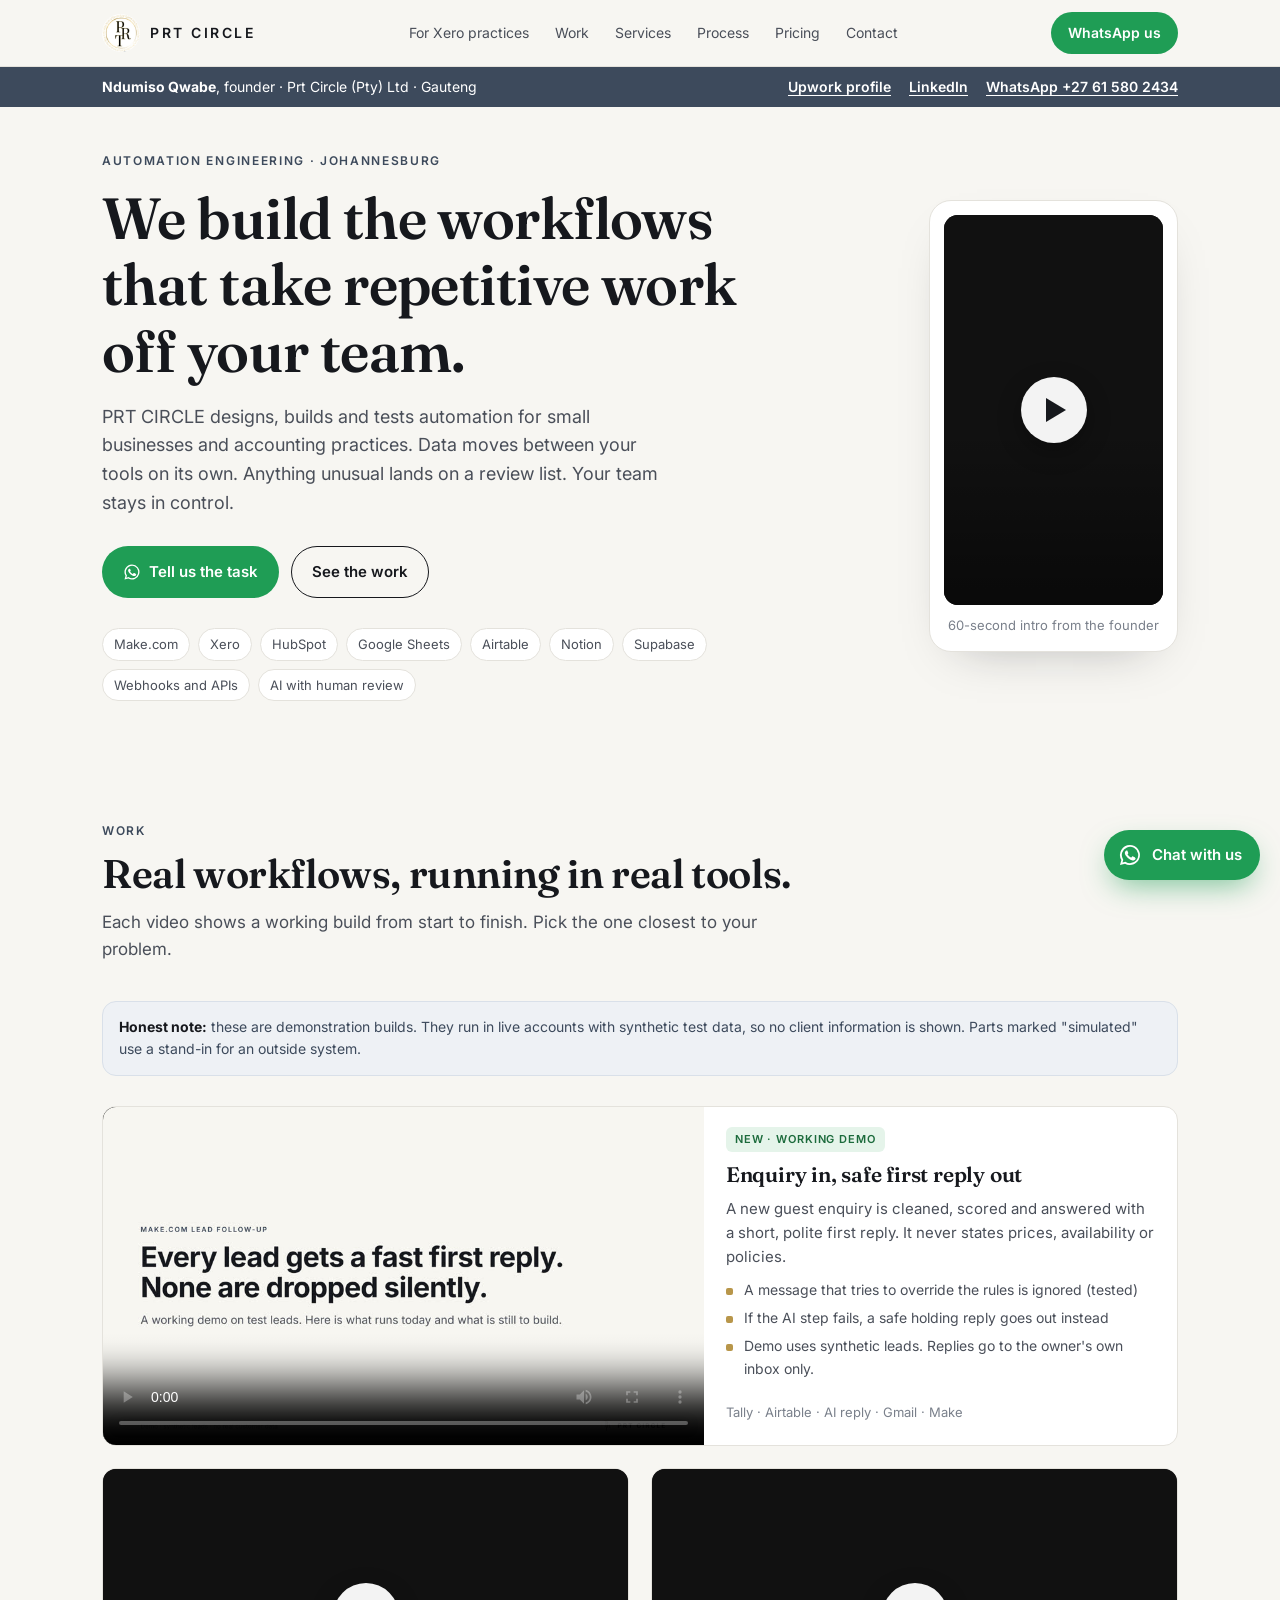
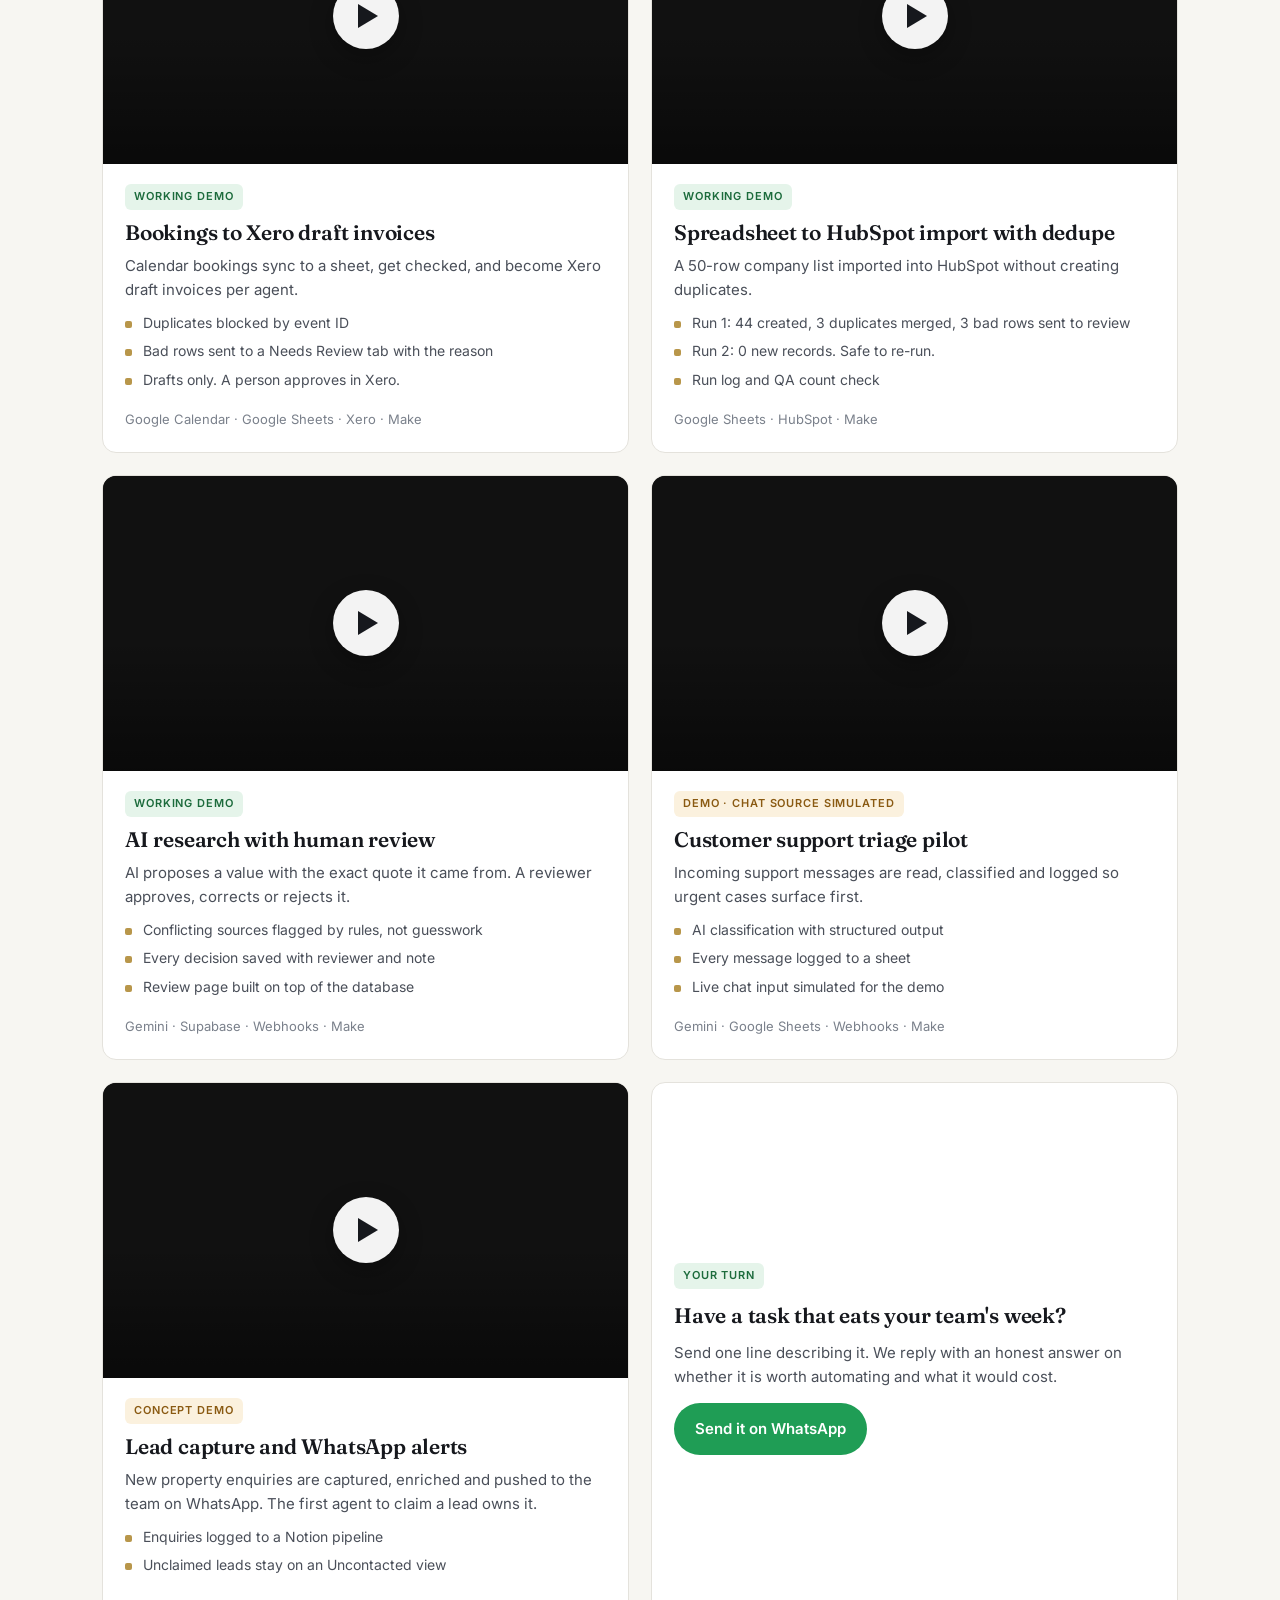
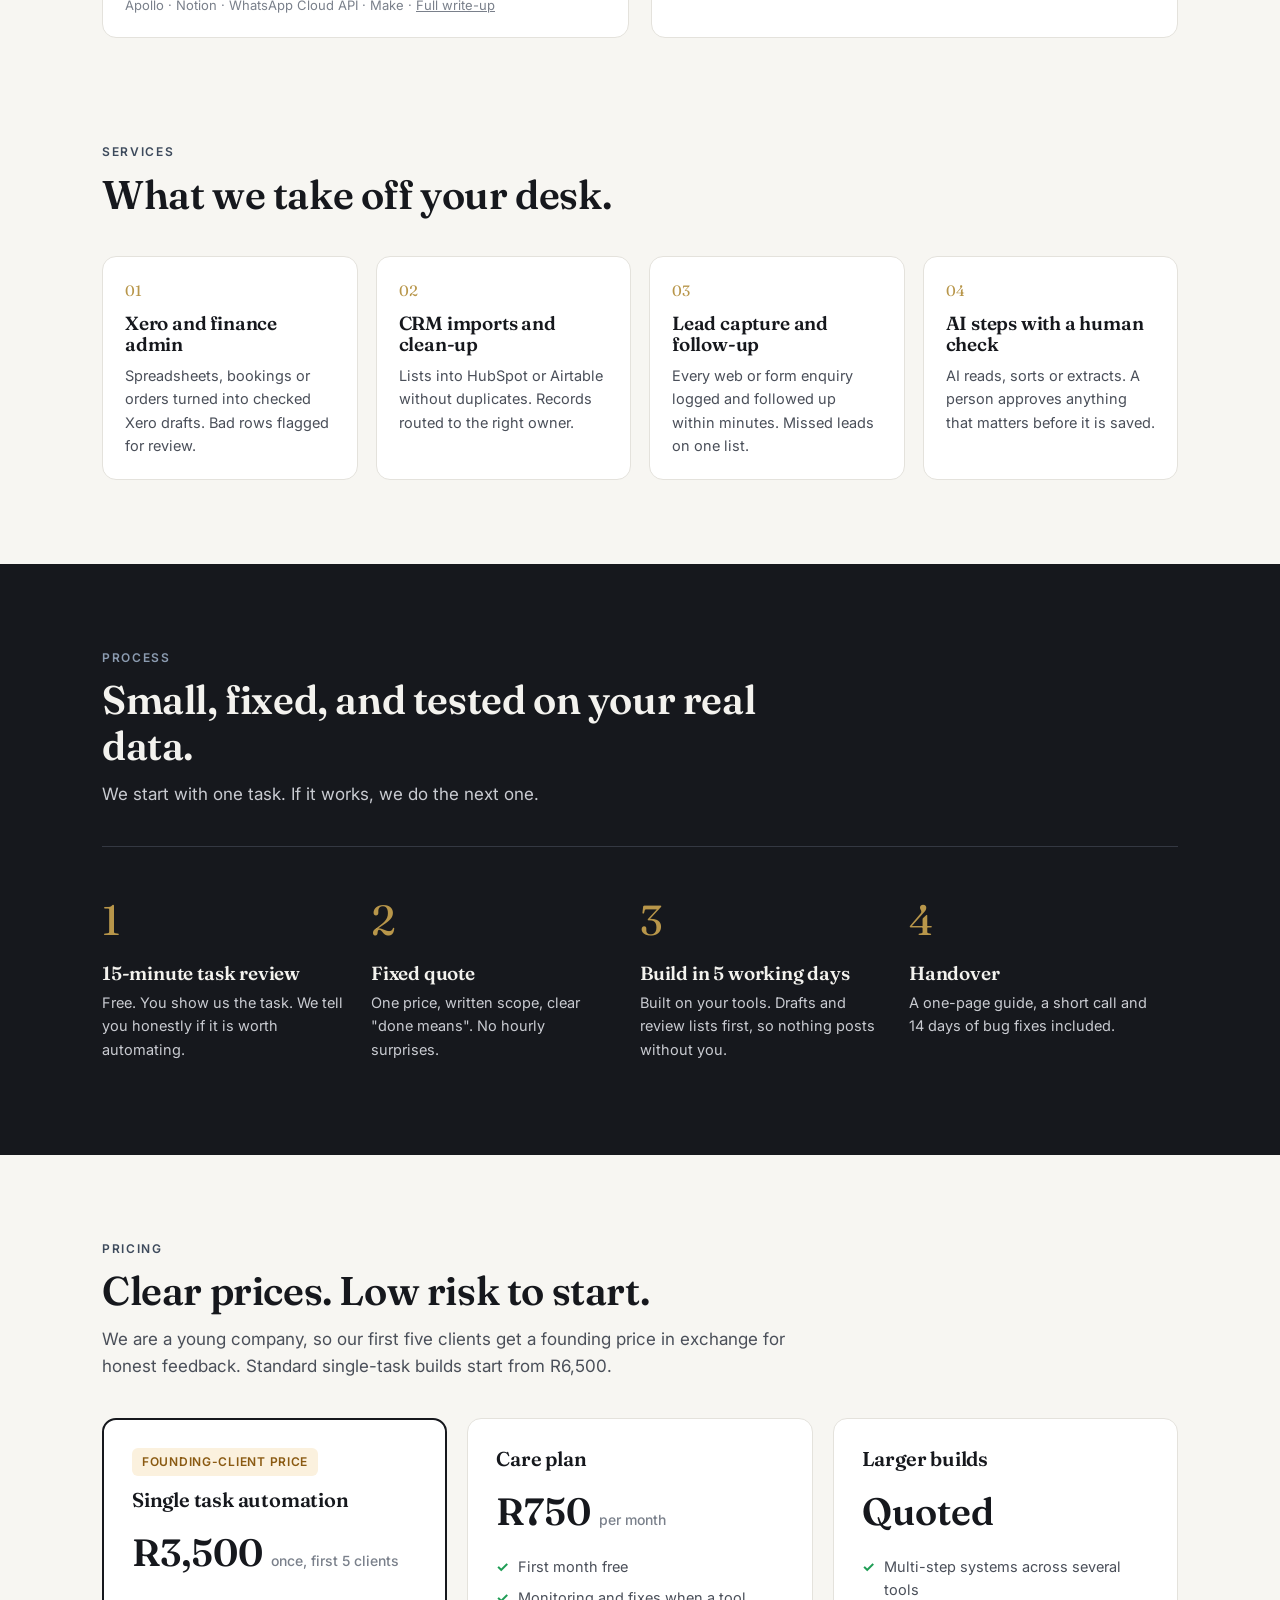
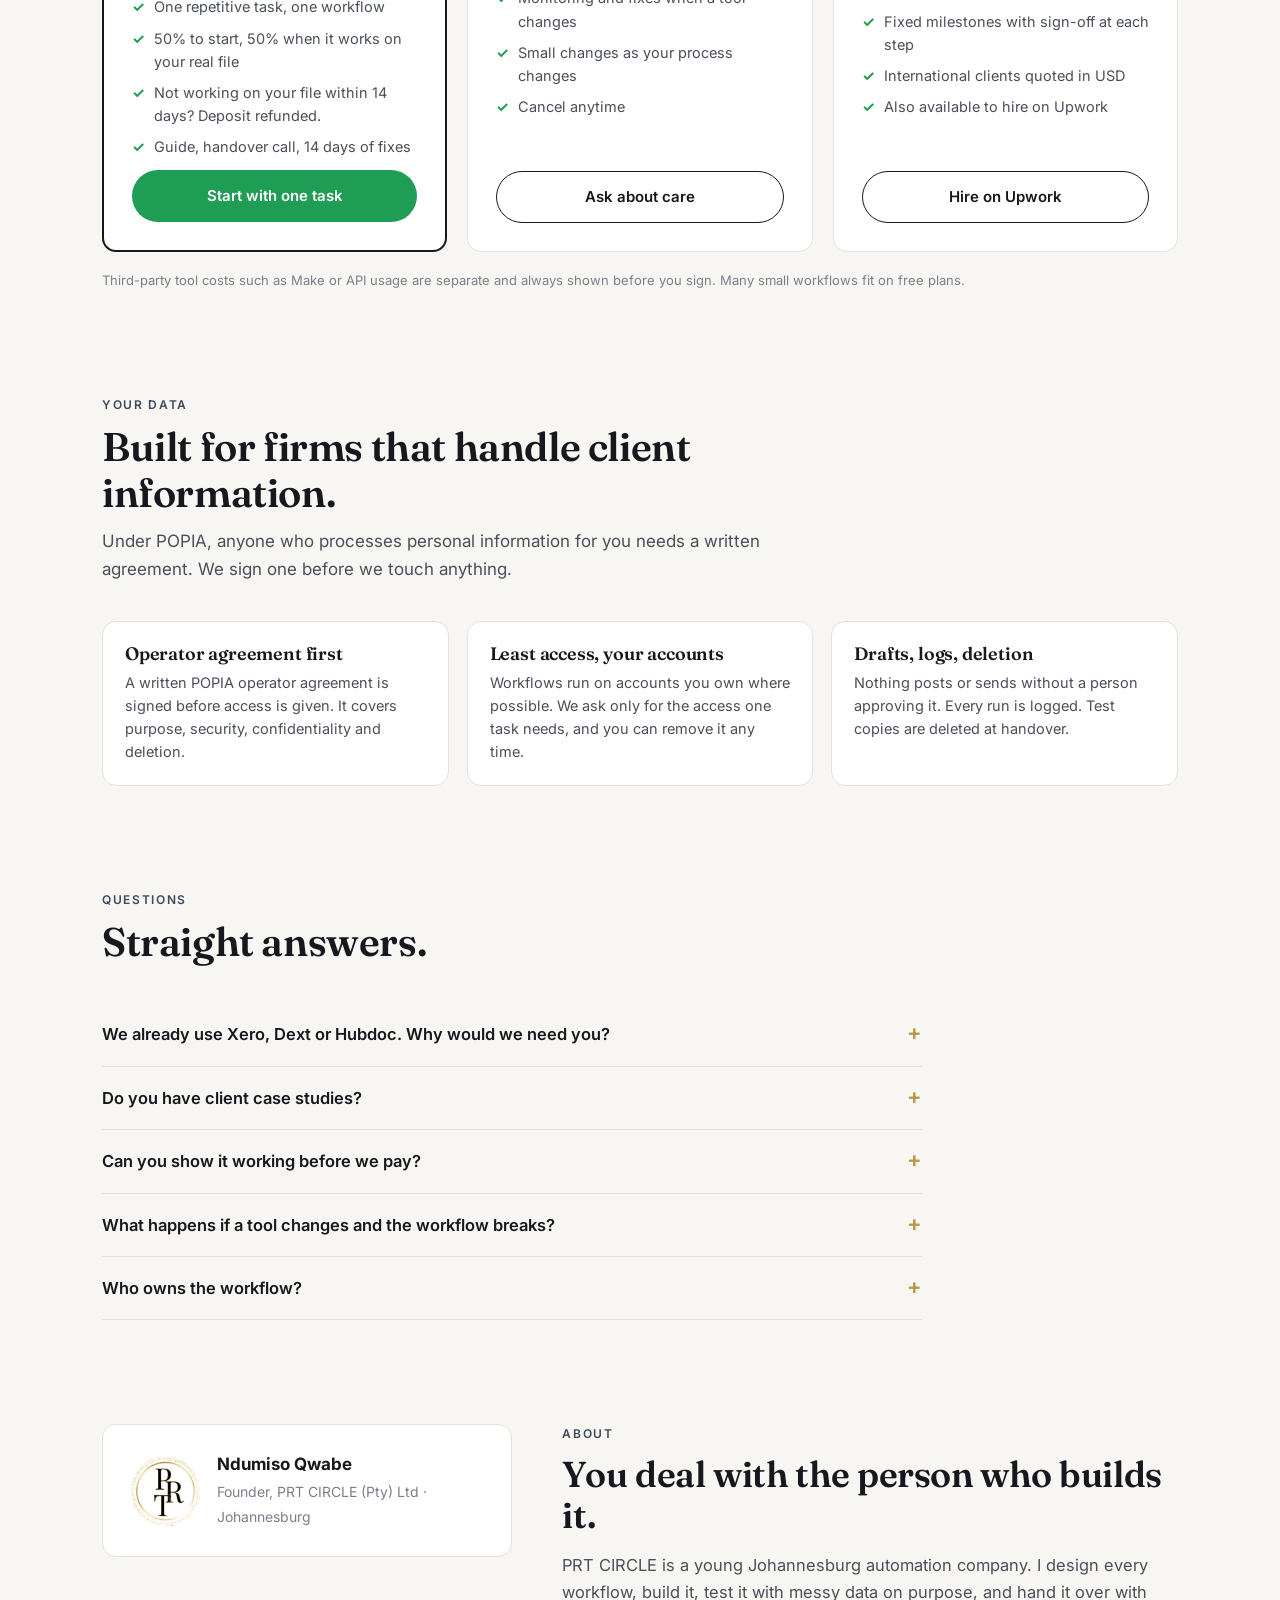
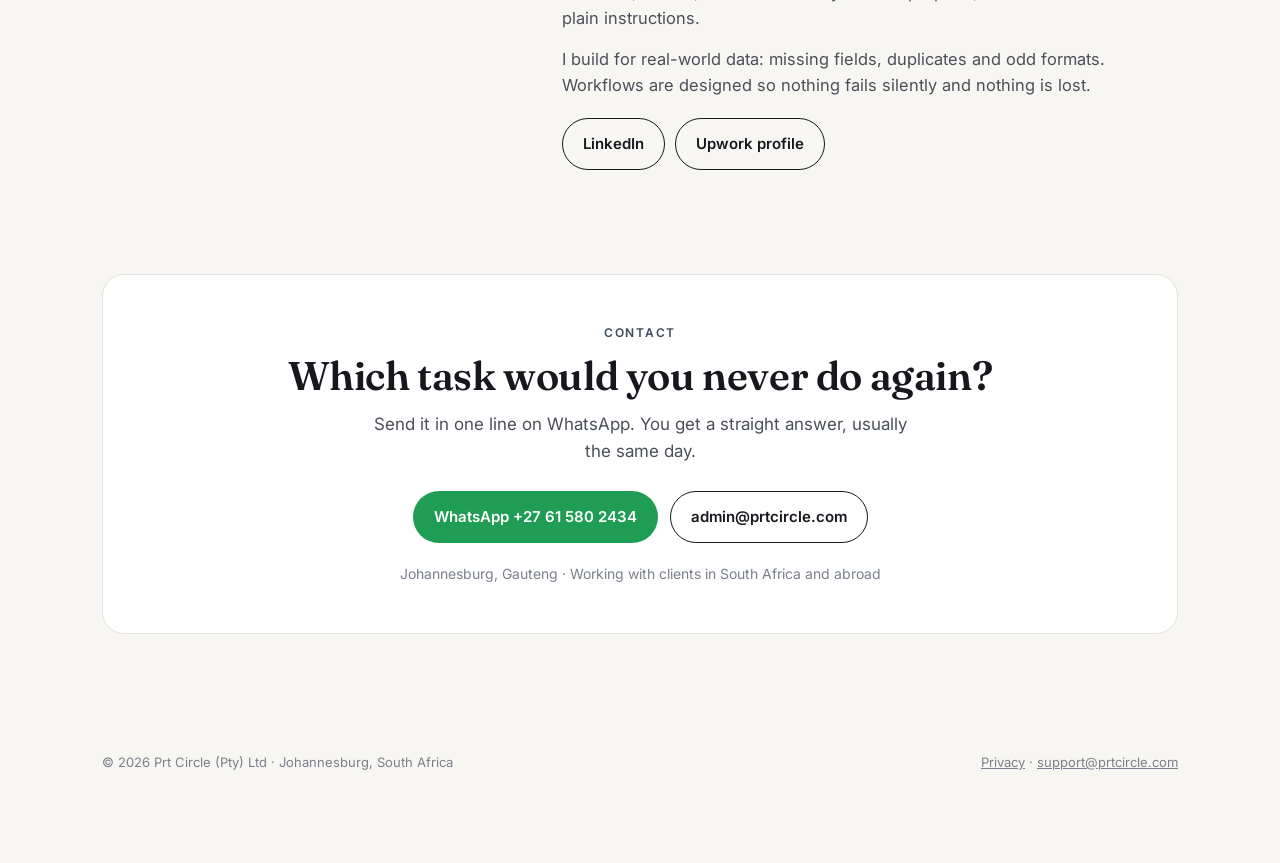
